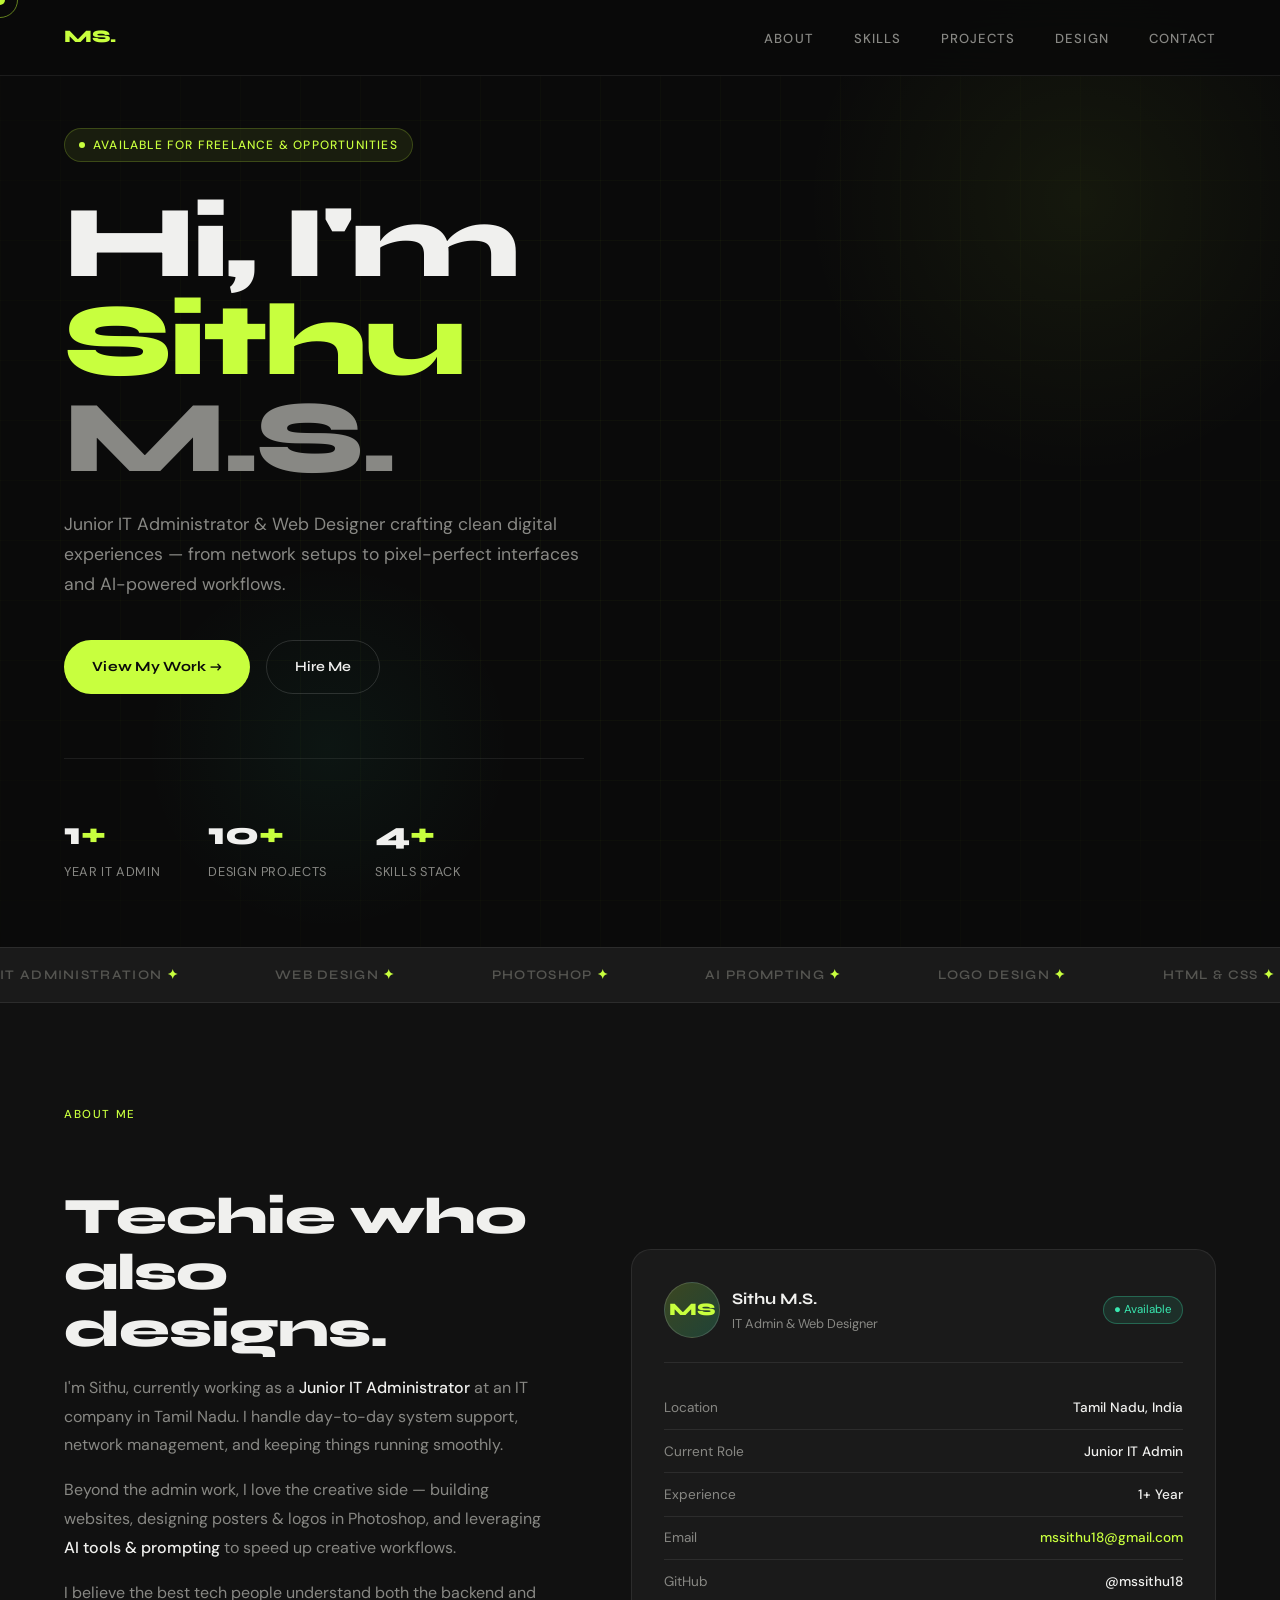
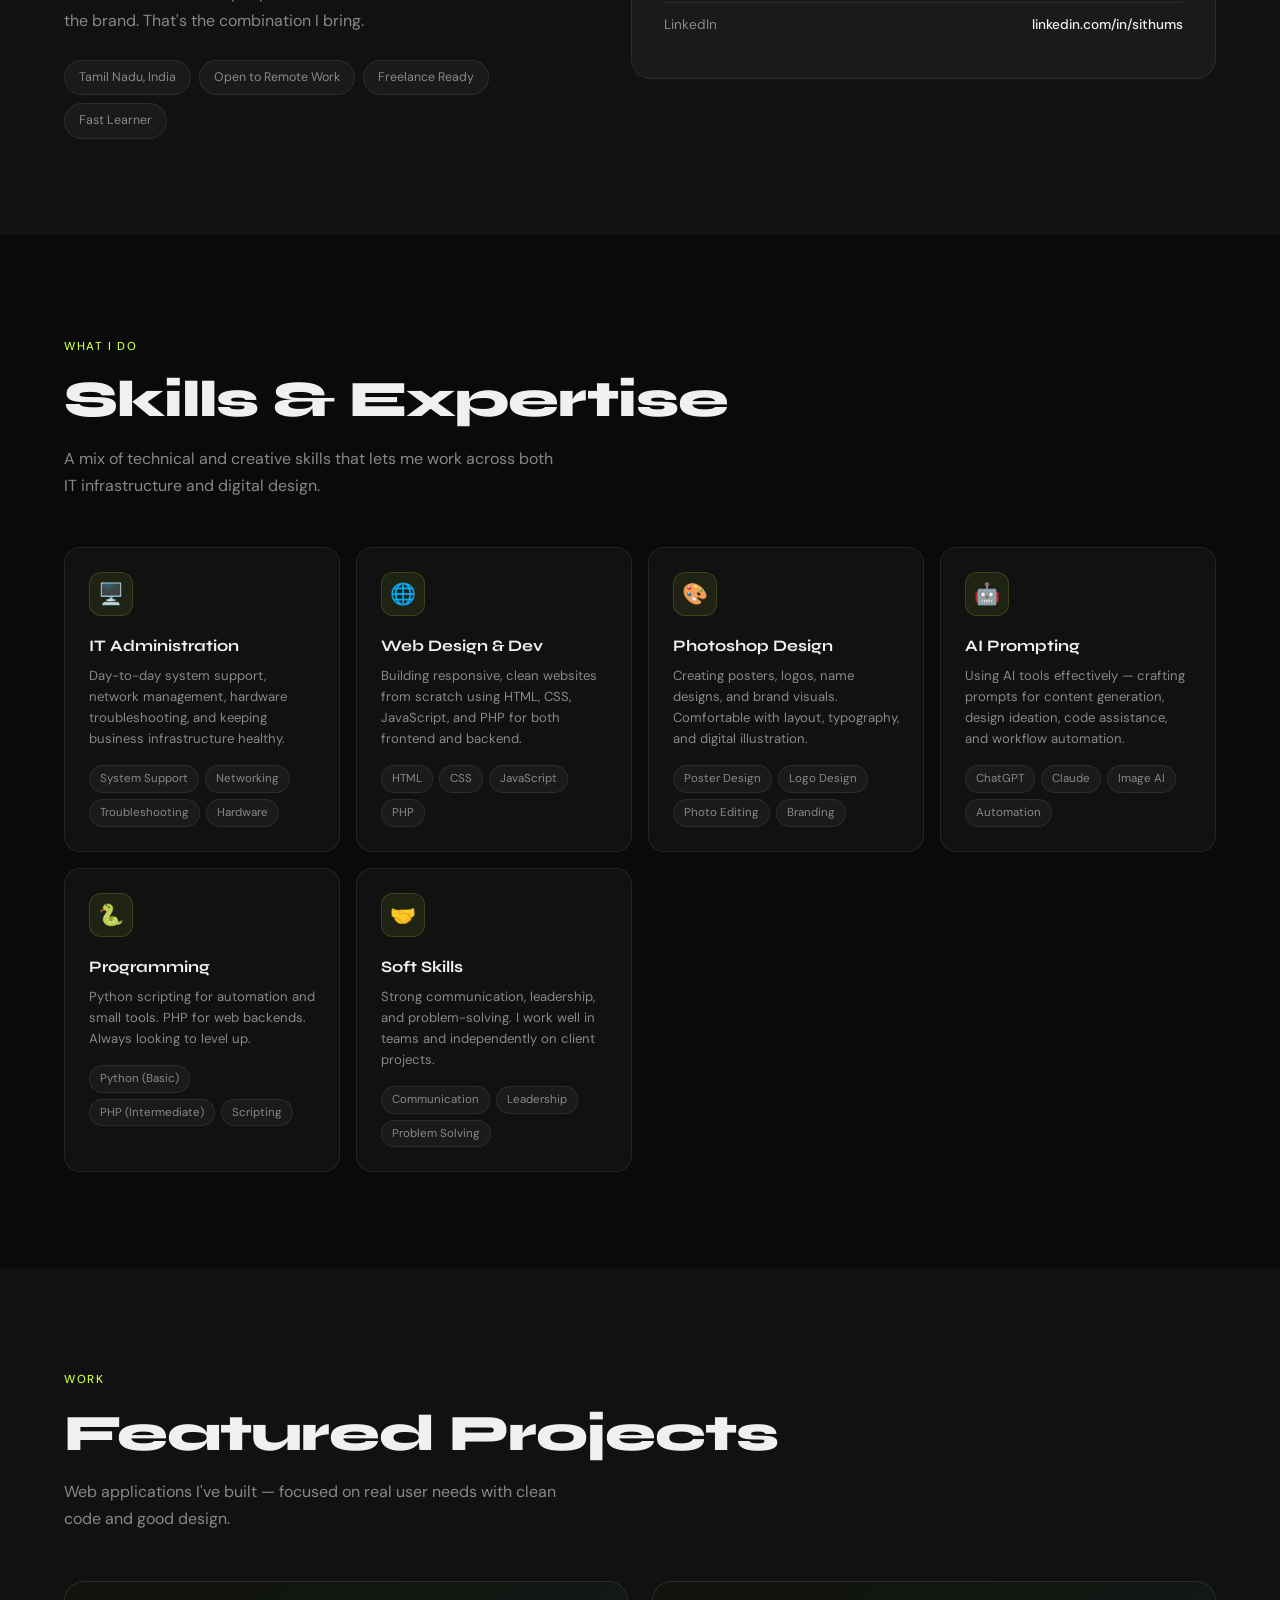
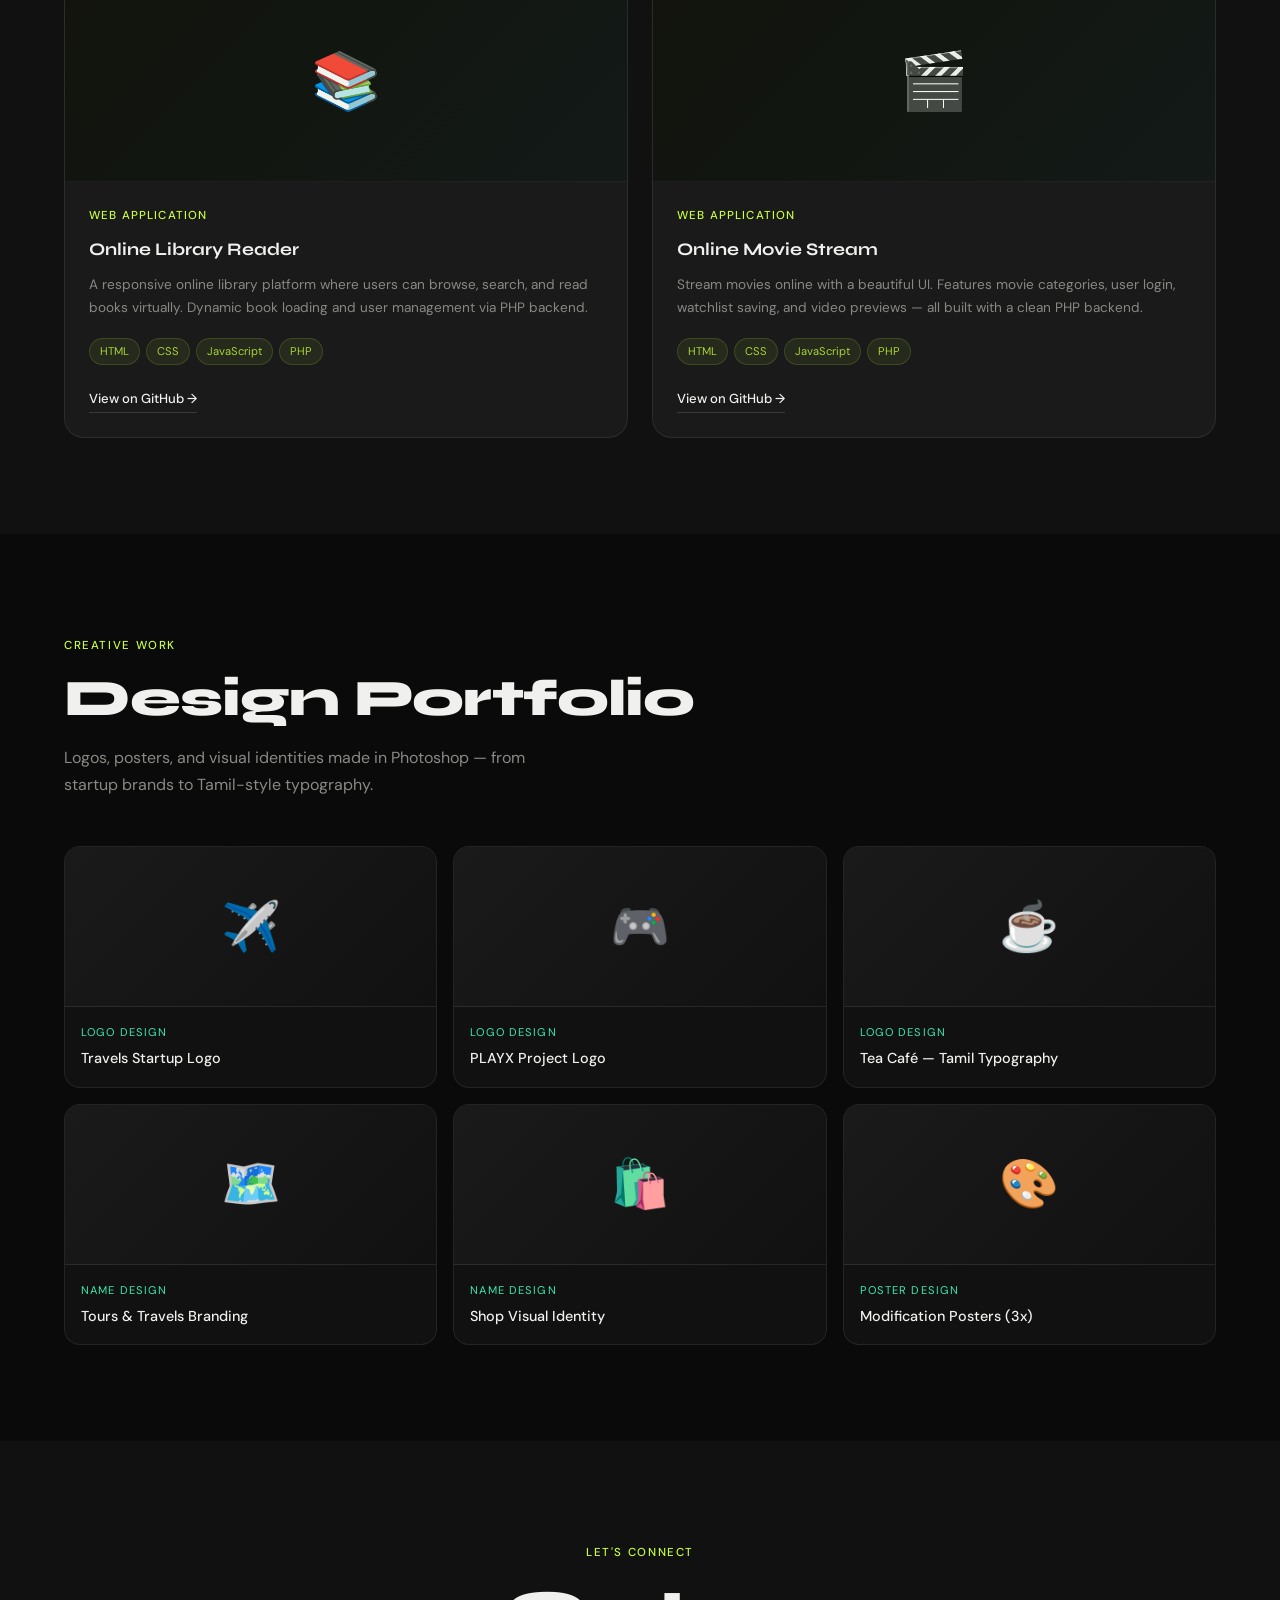
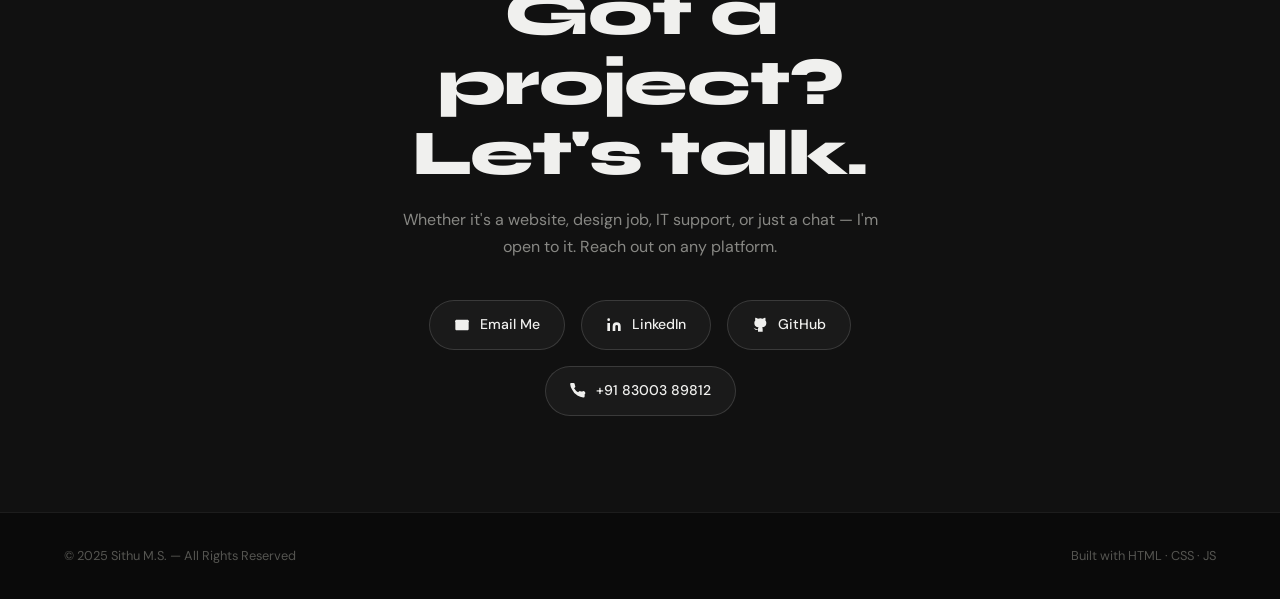
==== index.html @ f7695857 "Add files via upload" ====
<!DOCTYPE html>
<html lang="en">
<head>
<meta charset="UTF-8" />
<meta name="viewport" content="width=device-width, initial-scale=1.0" />
<title>Sithu — IT Admin & Web Designer</title>
<link href="https://fonts.googleapis.com/css2?family=Syne:wght@400;600;700;800&family=DM+Sans:ital,wght@0,300;0,400;0,500;1,300&display=swap" rel="stylesheet" />
<style>
  *, *::before, *::after { box-sizing: border-box; margin: 0; padding: 0; }

  :root {
    --bg: #0a0a0a;
    --bg2: #111111;
    --bg3: #1a1a1a;
    --border: rgba(255,255,255,0.08);
    --border2: rgba(255,255,255,0.14);
    --accent: #c8ff3e;
    --accent2: #39e8b0;
    --text: #f0f0ee;
    --muted: #888884;
    --muted2: #555551;
    --font-display: 'Syne', sans-serif;
    --font-body: 'DM Sans', sans-serif;
  }

  html { scroll-behavior: smooth; }

  body {
    background: var(--bg);
    color: var(--text);
    font-family: var(--font-body);
    font-size: 16px;
    line-height: 1.7;
    overflow-x: hidden;
    cursor: none;
  }

  /* Custom cursor */
  #cursor {
    position: fixed;
    width: 10px; height: 10px;
    background: var(--accent);
    border-radius: 50%;
    pointer-events: none;
    z-index: 9999;
    transform: translate(-50%,-50%);
    transition: width .15s, height .15s, background .15s;
    mix-blend-mode: difference;
  }
  #cursor-ring {
    position: fixed;
    width: 36px; height: 36px;
    border: 1.5px solid rgba(200,255,62,0.5);
    border-radius: 50%;
    pointer-events: none;
    z-index: 9998;
    transform: translate(-50%,-50%);
    transition: all .12s ease;
    mix-blend-mode: difference;
  }

  /* NAV */
  nav {
    position: fixed; top: 0; left: 0; right: 0;
    z-index: 100;
    display: flex; justify-content: space-between; align-items: center;
    padding: 1.4rem 4rem;
    background: rgba(10,10,10,0.85);
    backdrop-filter: blur(16px);
    border-bottom: 1px solid var(--border);
  }
  .nav-logo {
    font-family: var(--font-display);
    font-weight: 800;
    font-size: 1.1rem;
    letter-spacing: -0.02em;
    color: var(--accent);
    text-decoration: none;
  }
  .nav-links { display: flex; gap: 2.5rem; list-style: none; }
  .nav-links a {
    font-size: 0.82rem;
    font-weight: 500;
    letter-spacing: 0.08em;
    text-transform: uppercase;
    color: var(--muted);
    text-decoration: none;
    transition: color .2s;
  }
  .nav-links a:hover { color: var(--text); }

  /* HERO */
  #hero {
    min-height: 100vh;
    display: flex; align-items: center;
    padding: 8rem 4rem 4rem;
    position: relative;
    overflow: hidden;
  }
  .hero-grid {
    position: absolute; inset: 0;
    background-image:
      linear-gradient(rgba(200,255,62,0.03) 1px, transparent 1px),
      linear-gradient(90deg, rgba(200,255,62,0.03) 1px, transparent 1px);
    background-size: 60px 60px;
    mask-image: radial-gradient(ellipse 80% 80% at 50% 50%, black 30%, transparent 100%);
  }
  .hero-blob {
    position: absolute;
    width: 600px; height: 600px;
    background: radial-gradient(circle, rgba(200,255,62,0.06) 0%, transparent 65%);
    top: -100px; right: -100px;
    border-radius: 50%;
    animation: blobPulse 6s ease-in-out infinite;
  }
  .hero-blob2 {
    position: absolute;
    width: 400px; height: 400px;
    background: radial-gradient(circle, rgba(57,232,176,0.05) 0%, transparent 65%);
    bottom: 0; left: 10%;
    border-radius: 50%;
    animation: blobPulse 8s ease-in-out infinite reverse;
  }
  @keyframes blobPulse {
    0%,100% { transform: scale(1) translate(0,0); }
    50% { transform: scale(1.1) translate(20px, -20px); }
  }
  .hero-content { position: relative; max-width: 900px; }
  .hero-tag {
    display: inline-flex; align-items: center; gap: 8px;
    background: rgba(200,255,62,0.08);
    border: 1px solid rgba(200,255,62,0.2);
    color: var(--accent);
    font-size: 0.75rem;
    font-weight: 500;
    letter-spacing: 0.1em;
    text-transform: uppercase;
    padding: 6px 14px;
    border-radius: 100px;
    margin-bottom: 2rem;
    animation: fadeUp .6s ease both;
  }
  .hero-tag::before { content: ''; width: 6px; height: 6px; background: var(--accent); border-radius: 50%; animation: blink 2s infinite; }
  @keyframes blink { 0%,100% { opacity:1; } 50% { opacity:0.2; } }

  h1 {
    font-family: var(--font-display);
    font-size: clamp(3.5rem, 8vw, 7rem);
    font-weight: 800;
    line-height: 0.95;
    letter-spacing: -0.03em;
    margin-bottom: 1.5rem;
    animation: fadeUp .7s .1s ease both;
  }
  h1 em { font-style: normal; color: var(--accent); }
  h1 .line2 { color: var(--muted); }

  .hero-sub {
    font-size: 1.1rem;
    color: var(--muted);
    max-width: 520px;
    line-height: 1.7;
    margin-bottom: 2.5rem;
    animation: fadeUp .7s .2s ease both;
  }

  .hero-ctas {
    display: flex; gap: 1rem; flex-wrap: wrap;
    animation: fadeUp .7s .3s ease both;
  }
  .btn-primary {
    display: inline-flex; align-items: center; gap: 10px;
    background: var(--accent);
    color: #0a0a0a;
    font-family: var(--font-display);
    font-weight: 700;
    font-size: 0.88rem;
    letter-spacing: 0.02em;
    padding: 14px 28px;
    border-radius: 100px;
    text-decoration: none;
    transition: transform .2s, box-shadow .2s;
  }
  .btn-primary:hover { transform: translateY(-2px); box-shadow: 0 12px 40px rgba(200,255,62,0.3); }
  .btn-outline {
    display: inline-flex; align-items: center; gap: 10px;
    border: 1px solid var(--border2);
    color: var(--text);
    font-family: var(--font-display);
    font-weight: 600;
    font-size: 0.88rem;
    padding: 14px 28px;
    border-radius: 100px;
    text-decoration: none;
    transition: border-color .2s, background .2s;
  }
  .btn-outline:hover { border-color: var(--accent); background: rgba(200,255,62,0.06); }

  .hero-stats {
    display: flex; gap: 3rem;
    margin-top: 4rem; padding-top: 3rem;
    border-top: 1px solid var(--border);
    animation: fadeUp .7s .4s ease both;
  }
  .stat-num {
    font-family: var(--font-display);
    font-size: 2rem;
    font-weight: 800;
    color: var(--text);
  }
  .stat-num span { color: var(--accent); }
  .stat-label { font-size: 0.8rem; color: var(--muted); letter-spacing: 0.05em; text-transform: uppercase; }

  @keyframes fadeUp {
    from { opacity: 0; transform: translateY(24px); }
    to { opacity: 1; transform: translateY(0); }
  }

  /* SECTIONS */
  section { padding: 6rem 4rem; }
  .section-label {
    display: inline-block;
    font-size: 0.72rem;
    font-weight: 500;
    letter-spacing: 0.14em;
    text-transform: uppercase;
    color: var(--accent);
    margin-bottom: 1rem;
  }
  .section-title {
    font-family: var(--font-display);
    font-size: clamp(2rem, 4vw, 3.2rem);
    font-weight: 800;
    letter-spacing: -0.02em;
    line-height: 1.1;
    margin-bottom: 1rem;
  }
  .section-desc { color: var(--muted); max-width: 500px; line-height: 1.7; }

  /* ABOUT */
  #about { background: var(--bg2); }
  .about-grid {
    display: grid;
    grid-template-columns: 1fr 1.2fr;
    gap: 5rem;
    align-items: center;
    margin-top: 3rem;
  }
  .about-text p { color: var(--muted); line-height: 1.8; margin-bottom: 1rem; }
  .about-text p strong { color: var(--text); font-weight: 500; }
  .about-pills { display: flex; flex-wrap: wrap; gap: 8px; margin-top: 1.5rem; }
  .pill {
    background: var(--bg3);
    border: 1px solid var(--border);
    color: var(--muted);
    font-size: 0.78rem;
    padding: 6px 14px;
    border-radius: 100px;
    transition: border-color .2s, color .2s;
  }
  .pill:hover { border-color: var(--accent2); color: var(--accent2); }
  .about-card {
    background: var(--bg3);
    border: 1px solid var(--border);
    border-radius: 20px;
    padding: 2rem;
  }
  .about-card-header {
    display: flex; align-items: center; gap: 12px;
    margin-bottom: 1.5rem;
    padding-bottom: 1.5rem;
    border-bottom: 1px solid var(--border);
  }
  .avatar {
    width: 56px; height: 56px;
    background: linear-gradient(135deg, rgba(200,255,62,0.2), rgba(57,232,176,0.2));
    border: 1px solid var(--border2);
    border-radius: 50%;
    display: flex; align-items: center; justify-content: center;
    font-family: var(--font-display);
    font-weight: 800;
    font-size: 1.1rem;
    color: var(--accent);
  }
  .card-name { font-family: var(--font-display); font-weight: 700; font-size: 1rem; }
  .card-role { font-size: 0.8rem; color: var(--muted); }
  .info-row {
    display: flex; justify-content: space-between; align-items: center;
    padding: 0.6rem 0;
    border-bottom: 1px solid var(--border);
    font-size: 0.85rem;
  }
  .info-row:last-child { border-bottom: none; }
  .info-label { color: var(--muted); }
  .info-val { color: var(--text); font-weight: 500; }
  .badge-available {
    background: rgba(57,232,176,0.1);
    border: 1px solid rgba(57,232,176,0.3);
    color: var(--accent2);
    font-size: 0.72rem;
    padding: 3px 10px;
    border-radius: 100px;
  }

  /* SKILLS */
  #skills { background: var(--bg); }
  .skills-grid {
    display: grid;
    grid-template-columns: repeat(auto-fit, minmax(260px, 1fr));
    gap: 1rem;
    margin-top: 3rem;
  }
  .skill-card {
    background: var(--bg2);
    border: 1px solid var(--border);
    border-radius: 16px;
    padding: 1.5rem;
    transition: border-color .25s, transform .25s;
    position: relative; overflow: hidden;
  }
  .skill-card::before {
    content: '';
    position: absolute; top: 0; left: 0; right: 0; height: 2px;
    background: linear-gradient(90deg, var(--accent), var(--accent2));
    transform: scaleX(0);
    transform-origin: left;
    transition: transform .3s ease;
  }
  .skill-card:hover { border-color: var(--border2); transform: translateY(-3px); }
  .skill-card:hover::before { transform: scaleX(1); }
  .skill-icon {
    width: 44px; height: 44px;
    background: rgba(200,255,62,0.08);
    border: 1px solid rgba(200,255,62,0.15);
    border-radius: 12px;
    display: flex; align-items: center; justify-content: center;
    font-size: 1.3rem;
    margin-bottom: 1rem;
  }
  .skill-name {
    font-family: var(--font-display);
    font-weight: 700;
    font-size: 1rem;
    margin-bottom: 0.4rem;
  }
  .skill-desc { font-size: 0.82rem; color: var(--muted); line-height: 1.6; }
  .skill-tags { display: flex; flex-wrap: wrap; gap: 6px; margin-top: 1rem; }
  .skill-tag {
    background: var(--bg3);
    color: var(--muted);
    font-size: 0.72rem;
    padding: 3px 10px;
    border-radius: 100px;
    border: 1px solid var(--border);
  }

  /* PROJECTS */
  #projects { background: var(--bg2); }
  .projects-grid {
    display: grid;
    grid-template-columns: 1fr 1fr;
    gap: 1.5rem;
    margin-top: 3rem;
  }
  .project-card {
    background: var(--bg3);
    border: 1px solid var(--border);
    border-radius: 20px;
    overflow: hidden;
    transition: border-color .25s, transform .25s;
  }
  .project-card:hover { border-color: var(--border2); transform: translateY(-4px); }
  .project-thumb {
    height: 200px;
    background: linear-gradient(135deg, var(--bg), var(--bg2));
    display: flex; align-items: center; justify-content: center;
    font-size: 3.5rem;
    border-bottom: 1px solid var(--border);
    position: relative; overflow: hidden;
  }
  .project-thumb::after {
    content: '';
    position: absolute; inset: 0;
    background: linear-gradient(135deg, rgba(200,255,62,0.04), rgba(57,232,176,0.04));
  }
  .project-body { padding: 1.5rem; }
  .project-type {
    font-size: 0.72rem;
    font-weight: 500;
    letter-spacing: 0.1em;
    text-transform: uppercase;
    color: var(--accent);
    margin-bottom: 0.6rem;
  }
  .project-name {
    font-family: var(--font-display);
    font-weight: 700;
    font-size: 1.1rem;
    margin-bottom: 0.6rem;
  }
  .project-desc { font-size: 0.85rem; color: var(--muted); line-height: 1.65; margin-bottom: 1.2rem; }
  .project-stack { display: flex; flex-wrap: wrap; gap: 6px; margin-bottom: 1.2rem; }
  .stack-tag {
    background: rgba(200,255,62,0.07);
    border: 1px solid rgba(200,255,62,0.15);
    color: rgba(200,255,62,0.8);
    font-size: 0.7rem;
    padding: 3px 10px;
    border-radius: 100px;
  }
  .project-link {
    display: inline-flex; align-items: center; gap: 6px;
    color: var(--text);
    font-size: 0.82rem;
    font-weight: 500;
    text-decoration: none;
    border-bottom: 1px solid var(--border2);
    padding-bottom: 1px;
    transition: color .2s, border-color .2s;
  }
  .project-link:hover { color: var(--accent); border-color: var(--accent); }

  /* DESIGN */
  #design { background: var(--bg); }
  .design-grid {
    display: grid;
    grid-template-columns: repeat(3, 1fr);
    gap: 1rem;
    margin-top: 3rem;
  }
  .design-item {
    background: var(--bg2);
    border: 1px solid var(--border);
    border-radius: 16px;
    overflow: hidden;
    transition: border-color .25s, transform .25s;
  }
  .design-item:hover { border-color: rgba(57,232,176,0.3); transform: translateY(-3px); }
  .design-thumb {
    height: 160px;
    display: flex; align-items: center; justify-content: center;
    font-size: 3rem;
    background: linear-gradient(135deg, var(--bg3), var(--bg2));
    border-bottom: 1px solid var(--border);
  }
  .design-info { padding: 1rem; }
  .design-cat { font-size: 0.7rem; color: var(--accent2); letter-spacing: 0.1em; text-transform: uppercase; margin-bottom: 4px; }
  .design-name { font-size: 0.9rem; font-weight: 500; }

  /* CONTACT */
  #contact {
    background: var(--bg2);
    text-align: center;
  }
  .contact-inner { max-width: 600px; margin: 0 auto; }
  .contact-inner .section-title { font-size: clamp(2.5rem, 5vw, 4rem); }
  .contact-links {
    display: flex; justify-content: center; flex-wrap: wrap; gap: 1rem;
    margin-top: 2.5rem;
  }
  .contact-btn {
    display: inline-flex; align-items: center; gap: 10px;
    background: var(--bg3);
    border: 1px solid var(--border2);
    color: var(--text);
    font-size: 0.88rem;
    font-weight: 500;
    padding: 12px 24px;
    border-radius: 100px;
    text-decoration: none;
    transition: border-color .2s, background .2s, color .2s;
  }
  .contact-btn:hover { border-color: var(--accent); color: var(--accent); background: rgba(200,255,62,0.05); }
  .contact-btn svg { width: 16px; height: 16px; fill: currentColor; }

  /* FOOTER */
  footer {
    padding: 2rem 4rem;
    border-top: 1px solid var(--border);
    display: flex; justify-content: space-between; align-items: center;
    font-size: 0.8rem;
    color: var(--muted2);
  }

  /* SCROLL REVEAL */
  .reveal {
    opacity: 0;
    transform: translateY(30px);
    transition: opacity .7s ease, transform .7s ease;
  }
  .reveal.visible {
    opacity: 1;
    transform: translateY(0);
  }

  /* MARQUEE */
  .marquee-wrap {
    overflow: hidden;
    border-top: 1px solid var(--border);
    border-bottom: 1px solid var(--border);
    background: var(--bg3);
    padding: 1rem 0;
  }
  .marquee-inner {
    display: flex; gap: 3rem;
    animation: marquee 18s linear infinite;
    white-space: nowrap;
    width: max-content;
  }
  .marquee-item {
    font-family: var(--font-display);
    font-size: 0.82rem;
    font-weight: 600;
    letter-spacing: 0.1em;
    text-transform: uppercase;
    color: var(--muted2);
  }
  .marquee-item span { color: var(--accent); margin-right: 3rem; }
  @keyframes marquee {
    from { transform: translateX(0); }
    to { transform: translateX(-50%); }
  }

  /* RESPONSIVE */
  @media (max-width: 768px) {
    nav { padding: 1.2rem 1.5rem; }
    .nav-links { display: none; }
    section { padding: 4rem 1.5rem; }
    #hero { padding: 7rem 1.5rem 3rem; }
    .about-grid { grid-template-columns: 1fr; gap: 2rem; }
    .projects-grid { grid-template-columns: 1fr; }
    .design-grid { grid-template-columns: 1fr 1fr; }
    .hero-stats { gap: 1.5rem; }
    footer { flex-direction: column; gap: 0.5rem; text-align: center; }
  }
</style>
</head>
<body>

<div id="cursor"></div>
<div id="cursor-ring"></div>

<!-- NAV -->
<nav>
  <a href="#hero" class="nav-logo">MS.</a>
  <ul class="nav-links">
    <li><a href="#about">About</a></li>
    <li><a href="#skills">Skills</a></li>
    <li><a href="#projects">Projects</a></li>
    <li><a href="#design">Design</a></li>
    <li><a href="#contact">Contact</a></li>
  </ul>
</nav>

<!-- HERO -->
<section id="hero">
  <div class="hero-grid"></div>
  <div class="hero-blob"></div>
  <div class="hero-blob2"></div>
  <div class="hero-content">
    <div class="hero-tag">Available for freelance &amp; opportunities</div>
    <h1>
      Hi, I'm<br>
      <em>Sithu</em><br>
      <span class="line2">M.S.</span>
    </h1>
    <p class="hero-sub">
      Junior IT Administrator &amp; Web Designer crafting clean digital experiences —
      from network setups to pixel-perfect interfaces and AI-powered workflows.
    </p>
    <div class="hero-ctas">
      <a href="#projects" class="btn-primary">View My Work →</a>
      <a href="mailto:mssithu18@gmail.com" class="btn-outline">Hire Me</a>
    </div>
    <div class="hero-stats">
      <div>
        <div class="stat-num">1<span>+</span></div>
        <div class="stat-label">Year IT Admin</div>
      </div>
      <div>
        <div class="stat-num">10<span>+</span></div>
        <div class="stat-label">Design Projects</div>
      </div>
      <div>
        <div class="stat-num">4<span>+</span></div>
        <div class="stat-label">Skills Stack</div>
      </div>
    </div>
  </div>
</section>

<!-- MARQUEE -->
<div class="marquee-wrap">
  <div class="marquee-inner">
    <span class="marquee-item">IT Administration <span>✦</span></span>
    <span class="marquee-item">Web Design <span>✦</span></span>
    <span class="marquee-item">Photoshop <span>✦</span></span>
    <span class="marquee-item">AI Prompting <span>✦</span></span>
    <span class="marquee-item">Logo Design <span>✦</span></span>
    <span class="marquee-item">HTML &amp; CSS <span>✦</span></span>
    <span class="marquee-item">JavaScript <span>✦</span></span>
    <span class="marquee-item">Problem Solving <span>✦</span></span>
    <!-- duplicate for seamless loop -->
    <span class="marquee-item">IT Administration <span>✦</span></span>
    <span class="marquee-item">Web Design <span>✦</span></span>
    <span class="marquee-item">Photoshop <span>✦</span></span>
    <span class="marquee-item">AI Prompting <span>✦</span></span>
    <span class="marquee-item">Logo Design <span>✦</span></span>
    <span class="marquee-item">HTML &amp; CSS <span>✦</span></span>
    <span class="marquee-item">JavaScript <span>✦</span></span>
    <span class="marquee-item">Problem Solving <span>✦</span></span>
  </div>
</div>

<!-- ABOUT -->
<section id="about">
  <div class="section-label">About Me</div>
  <div class="about-grid">
    <div class="about-text reveal">
      <h2 class="section-title">Techie who<br>also designs.</h2>
      <p>I'm Sithu, currently working as a <strong>Junior IT Administrator</strong> at an IT company in Tamil Nadu. I handle day-to-day system support, network management, and keeping things running smoothly.</p>
      <p>Beyond the admin work, I love the creative side — building websites, designing posters &amp; logos in Photoshop, and leveraging <strong>AI tools &amp; prompting</strong> to speed up creative workflows.</p>
      <p>I believe the best tech people understand both the backend and the brand. That's the combination I bring.</p>
      <div class="about-pills">
        <span class="pill">Tamil Nadu, India</span>
        <span class="pill">Open to Remote Work</span>
        <span class="pill">Freelance Ready</span>
        <span class="pill">Fast Learner</span>
      </div>
    </div>
    <div class="reveal">
      <div class="about-card">
        <div class="about-card-header">
          <div class="avatar">MS</div>
          <div>
            <div class="card-name">Sithu M.S.</div>
            <div class="card-role">IT Admin &amp; Web Designer</div>
          </div>
          <span class="badge-available" style="margin-left:auto;">● Available</span>
        </div>
        <div class="info-row"><span class="info-label">Location</span><span class="info-val">Tamil Nadu, India</span></div>
        <div class="info-row"><span class="info-label">Current Role</span><span class="info-val">Junior IT Admin</span></div>
        <div class="info-row"><span class="info-label">Experience</span><span class="info-val">1+ Year</span></div>
        <div class="info-row"><span class="info-label">Email</span><span class="info-val" style="color:var(--accent);">mssithu18@gmail.com</span></div>
        <div class="info-row"><span class="info-label">GitHub</span><span class="info-val">@mssithu18</span></div>
        <div class="info-row"><span class="info-label">LinkedIn</span><span class="info-val">linkedin.com/in/sithums</span></div>
      </div>
    </div>
  </div>
</section>

<!-- SKILLS -->
<section id="skills">
  <div class="section-label">What I Do</div>
  <h2 class="section-title reveal">Skills &amp; Expertise</h2>
  <p class="section-desc reveal" style="margin-bottom:0;">A mix of technical and creative skills that lets me work across both IT infrastructure and digital design.</p>
  <div class="skills-grid">
    <div class="skill-card reveal">
      <div class="skill-icon">🖥️</div>
      <div class="skill-name">IT Administration</div>
      <div class="skill-desc">Day-to-day system support, network management, hardware troubleshooting, and keeping business infrastructure healthy.</div>
      <div class="skill-tags">
        <span class="skill-tag">System Support</span>
        <span class="skill-tag">Networking</span>
        <span class="skill-tag">Troubleshooting</span>
        <span class="skill-tag">Hardware</span>
      </div>
    </div>
    <div class="skill-card reveal">
      <div class="skill-icon">🌐</div>
      <div class="skill-name">Web Design &amp; Dev</div>
      <div class="skill-desc">Building responsive, clean websites from scratch using HTML, CSS, JavaScript, and PHP for both frontend and backend.</div>
      <div class="skill-tags">
        <span class="skill-tag">HTML</span>
        <span class="skill-tag">CSS</span>
        <span class="skill-tag">JavaScript</span>
        <span class="skill-tag">PHP</span>
      </div>
    </div>
    <div class="skill-card reveal">
      <div class="skill-icon">🎨</div>
      <div class="skill-name">Photoshop Design</div>
      <div class="skill-desc">Creating posters, logos, name designs, and brand visuals. Comfortable with layout, typography, and digital illustration.</div>
      <div class="skill-tags">
        <span class="skill-tag">Poster Design</span>
        <span class="skill-tag">Logo Design</span>
        <span class="skill-tag">Photo Editing</span>
        <span class="skill-tag">Branding</span>
      </div>
    </div>
    <div class="skill-card reveal">
      <div class="skill-icon">🤖</div>
      <div class="skill-name">AI Prompting</div>
      <div class="skill-desc">Using AI tools effectively — crafting prompts for content generation, design ideation, code assistance, and workflow automation.</div>
      <div class="skill-tags">
        <span class="skill-tag">ChatGPT</span>
        <span class="skill-tag">Claude</span>
        <span class="skill-tag">Image AI</span>
        <span class="skill-tag">Automation</span>
      </div>
    </div>
    <div class="skill-card reveal">
      <div class="skill-icon">🐍</div>
      <div class="skill-name">Programming</div>
      <div class="skill-desc">Python scripting for automation and small tools. PHP for web backends. Always looking to level up.</div>
      <div class="skill-tags">
        <span class="skill-tag">Python (Basic)</span>
        <span class="skill-tag">PHP (Intermediate)</span>
        <span class="skill-tag">Scripting</span>
      </div>
    </div>
    <div class="skill-card reveal">
      <div class="skill-icon">🤝</div>
      <div class="skill-name">Soft Skills</div>
      <div class="skill-desc">Strong communication, leadership, and problem-solving. I work well in teams and independently on client projects.</div>
      <div class="skill-tags">
        <span class="skill-tag">Communication</span>
        <span class="skill-tag">Leadership</span>
        <span class="skill-tag">Problem Solving</span>
      </div>
    </div>
  </div>
</section>

<!-- PROJECTS -->
<section id="projects">
  <div class="section-label">Work</div>
  <h2 class="section-title reveal">Featured Projects</h2>
  <p class="section-desc reveal" style="margin-bottom:0;">Web applications I've built — focused on real user needs with clean code and good design.</p>
  <div class="projects-grid">
    <div class="project-card reveal">
      <div class="project-thumb">📚</div>
      <div class="project-body">
        <div class="project-type">Web Application</div>
        <div class="project-name">Online Library Reader</div>
        <div class="project-desc">A responsive online library platform where users can browse, search, and read books virtually. Dynamic book loading and user management via PHP backend.</div>
        <div class="project-stack">
          <span class="stack-tag">HTML</span>
          <span class="stack-tag">CSS</span>
          <span class="stack-tag">JavaScript</span>
          <span class="stack-tag">PHP</span>
        </div>
        <a href="https://github.com/mssithu18/online-library" target="_blank" class="project-link">View on GitHub →</a>
      </div>
    </div>
    <div class="project-card reveal">
      <div class="project-thumb">🎬</div>
      <div class="project-body">
        <div class="project-type">Web Application</div>
        <div class="project-name">Online Movie Stream</div>
        <div class="project-desc">Stream movies online with a beautiful UI. Features movie categories, user login, watchlist saving, and video previews — all built with a clean PHP backend.</div>
        <div class="project-stack">
          <span class="stack-tag">HTML</span>
          <span class="stack-tag">CSS</span>
          <span class="stack-tag">JavaScript</span>
          <span class="stack-tag">PHP</span>
        </div>
        <a href="https://github.com/mssithu18/online-movie" target="_blank" class="project-link">View on GitHub →</a>
      </div>
    </div>
  </div>
</section>

<!-- DESIGN -->
<section id="design">
  <div class="section-label">Creative Work</div>
  <h2 class="section-title reveal">Design Portfolio</h2>
  <p class="section-desc reveal" style="margin-bottom:0;">Logos, posters, and visual identities made in Photoshop — from startup brands to Tamil-style typography.</p>
  <div class="design-grid">
    <div class="design-item reveal">
      <div class="design-thumb">✈️</div>
      <div class="design-info">
        <div class="design-cat">Logo Design</div>
        <div class="design-name">Travels Startup Logo</div>
      </div>
    </div>
    <div class="design-item reveal">
      <div class="design-thumb">🎮</div>
      <div class="design-info">
        <div class="design-cat">Logo Design</div>
        <div class="design-name">PLAYX Project Logo</div>
      </div>
    </div>
    <div class="design-item reveal">
      <div class="design-thumb">☕</div>
      <div class="design-info">
        <div class="design-cat">Logo Design</div>
        <div class="design-name">Tea Café — Tamil Typography</div>
      </div>
    </div>
    <div class="design-item reveal">
      <div class="design-thumb">🗺️</div>
      <div class="design-info">
        <div class="design-cat">Name Design</div>
        <div class="design-name">Tours &amp; Travels Branding</div>
      </div>
    </div>
    <div class="design-item reveal">
      <div class="design-thumb">🛍️</div>
      <div class="design-info">
        <div class="design-cat">Name Design</div>
        <div class="design-name">Shop Visual Identity</div>
      </div>
    </div>
    <div class="design-item reveal">
      <div class="design-thumb">🎨</div>
      <div class="design-info">
        <div class="design-cat">Poster Design</div>
        <div class="design-name">Modification Posters (3x)</div>
      </div>
    </div>
  </div>
</section>

<!-- CONTACT -->
<section id="contact">
  <div class="contact-inner">
    <div class="section-label reveal">Let's Connect</div>
    <h2 class="section-title reveal">Got a project?<br>Let's talk.</h2>
    <p class="section-desc reveal" style="margin: 0 auto 0; text-align:center;">Whether it's a website, design job, IT support, or just a chat — I'm open to it. Reach out on any platform.</p>
    <div class="contact-links reveal">
      <a href="mailto:mssithu18@gmail.com" class="contact-btn">
        <svg viewBox="0 0 24 24"><path d="M4 4h16c1.1 0 2 .9 2 2v12c0 1.1-.9 2-2 2H4c-1.1 0-2-.9-2-2V6c0-1.1.9-2 2-2z"/><polyline points="22,6 12,13 2,6" style="fill:none;stroke:currentColor;stroke-width:2"/></svg>
        Email Me
      </a>
      <a href="https://www.linkedin.com/in/sithums/" target="_blank" class="contact-btn">
        <svg viewBox="0 0 24 24"><path d="M16 8a6 6 0 016 6v7h-4v-7a2 2 0 00-2-2 2 2 0 00-2 2v7h-4v-7a6 6 0 016-6zM2 9h4v12H2z"/><circle cx="4" cy="4" r="2"/></svg>
        LinkedIn
      </a>
      <a href="https://github.com/mssithu18" target="_blank" class="contact-btn">
        <svg viewBox="0 0 24 24"><path d="M9 19c-5 1.5-5-2.5-7-3m14 6v-3.87a3.37 3.37 0 00-.94-2.61c3.14-.35 6.44-1.54 6.44-7A5.44 5.44 0 0020 4.77 5.07 5.07 0 0019.91 1S18.73.65 16 2.48a13.38 13.38 0 00-7 0C6.27.65 5.09 1 5.09 1A5.07 5.07 0 005 4.77a5.44 5.44 0 00-1.5 3.78c0 5.42 3.3 6.61 6.44 7A3.37 3.37 0 009 18.13V22"/></svg>
        GitHub
      </a>
      <a href="tel:+918300389812" class="contact-btn">
        <svg viewBox="0 0 24 24"><path d="M22 16.92v3a2 2 0 01-2.18 2 19.79 19.79 0 01-8.63-3.07A19.5 19.5 0 013.07 9.81 19.79 19.79 0 01.14 1.18 2 2 0 012.12 0h3a2 2 0 012 1.72c.127.96.361 1.903.7 2.81a2 2 0 01-.45 2.11L6.09 7.91a16 16 0 006 6l1.27-1.27a2 2 0 012.11-.45c.907.339 1.85.573 2.81.7A2 2 0 0122 16.92z"/></svg>
        +91 83003 89812
      </a>
    </div>
  </div>
</section>

<!-- FOOTER -->
<footer>
  <span>© 2025 Sithu M.S. — All Rights Reserved</span>
  <span style="color:var(--muted2);">Built with HTML · CSS · JS</span>
</footer>

<script>
  // Cursor
  const cur = document.getElementById('cursor');
  const ring = document.getElementById('cursor-ring');
  let mx = 0, my = 0, rx = 0, ry = 0;
  document.addEventListener('mousemove', e => { mx = e.clientX; my = e.clientY; cur.style.left = mx+'px'; cur.style.top = my+'px'; });
  function animRing() { rx += (mx-rx)*0.12; ry += (my-ry)*0.12; ring.style.left = rx+'px'; ring.style.top = ry+'px'; requestAnimationFrame(animRing); }
  animRing();
  document.querySelectorAll('a,button,.skill-card,.project-card,.design-item').forEach(el => {
    el.addEventListener('mouseenter', () => { cur.style.width='18px'; cur.style.height='18px'; ring.style.width='50px'; ring.style.height='50px'; });
    el.addEventListener('mouseleave', () => { cur.style.width='10px'; cur.style.height='10px'; ring.style.width='36px'; ring.style.height='36px'; });
  });

  // Scroll reveal
  const reveals = document.querySelectorAll('.reveal');
  const observer = new IntersectionObserver(entries => {
    entries.forEach((e, i) => {
      if (e.isIntersecting) {
        setTimeout(() => e.target.classList.add('visible'), i * 60);
        observer.unobserve(e.target);
      }
    });
  }, { threshold: 0.1 });
  reveals.forEach(el => observer.observe(el));

  // Nav active state
  const sections = document.querySelectorAll('section[id]');
  const navLinks = document.querySelectorAll('.nav-links a');
  window.addEventListener('scroll', () => {
    let current = '';
    sections.forEach(s => { if (window.scrollY >= s.offsetTop - 200) current = s.id; });
    navLinks.forEach(a => { a.style.color = a.getAttribute('href') === '#'+current ? 'var(--text)' : ''; });
  });
</script>
</body>
</html>
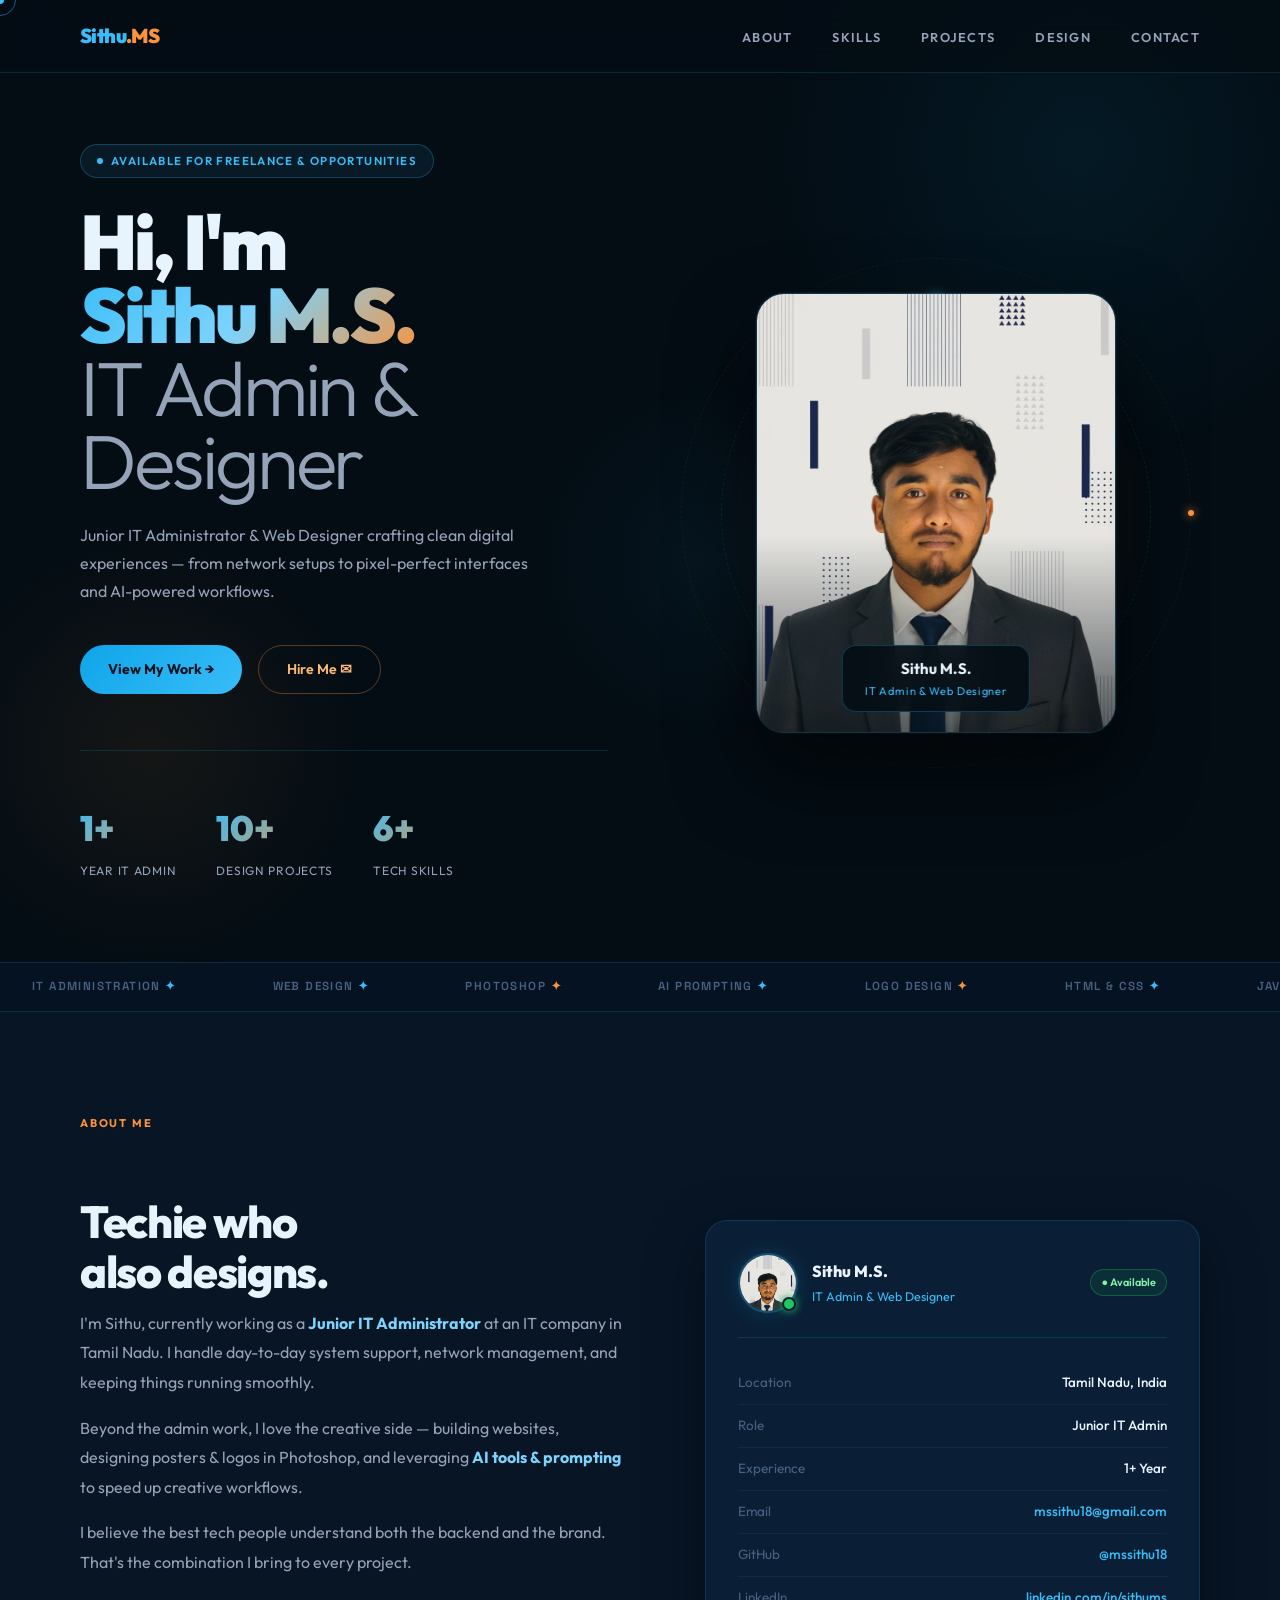
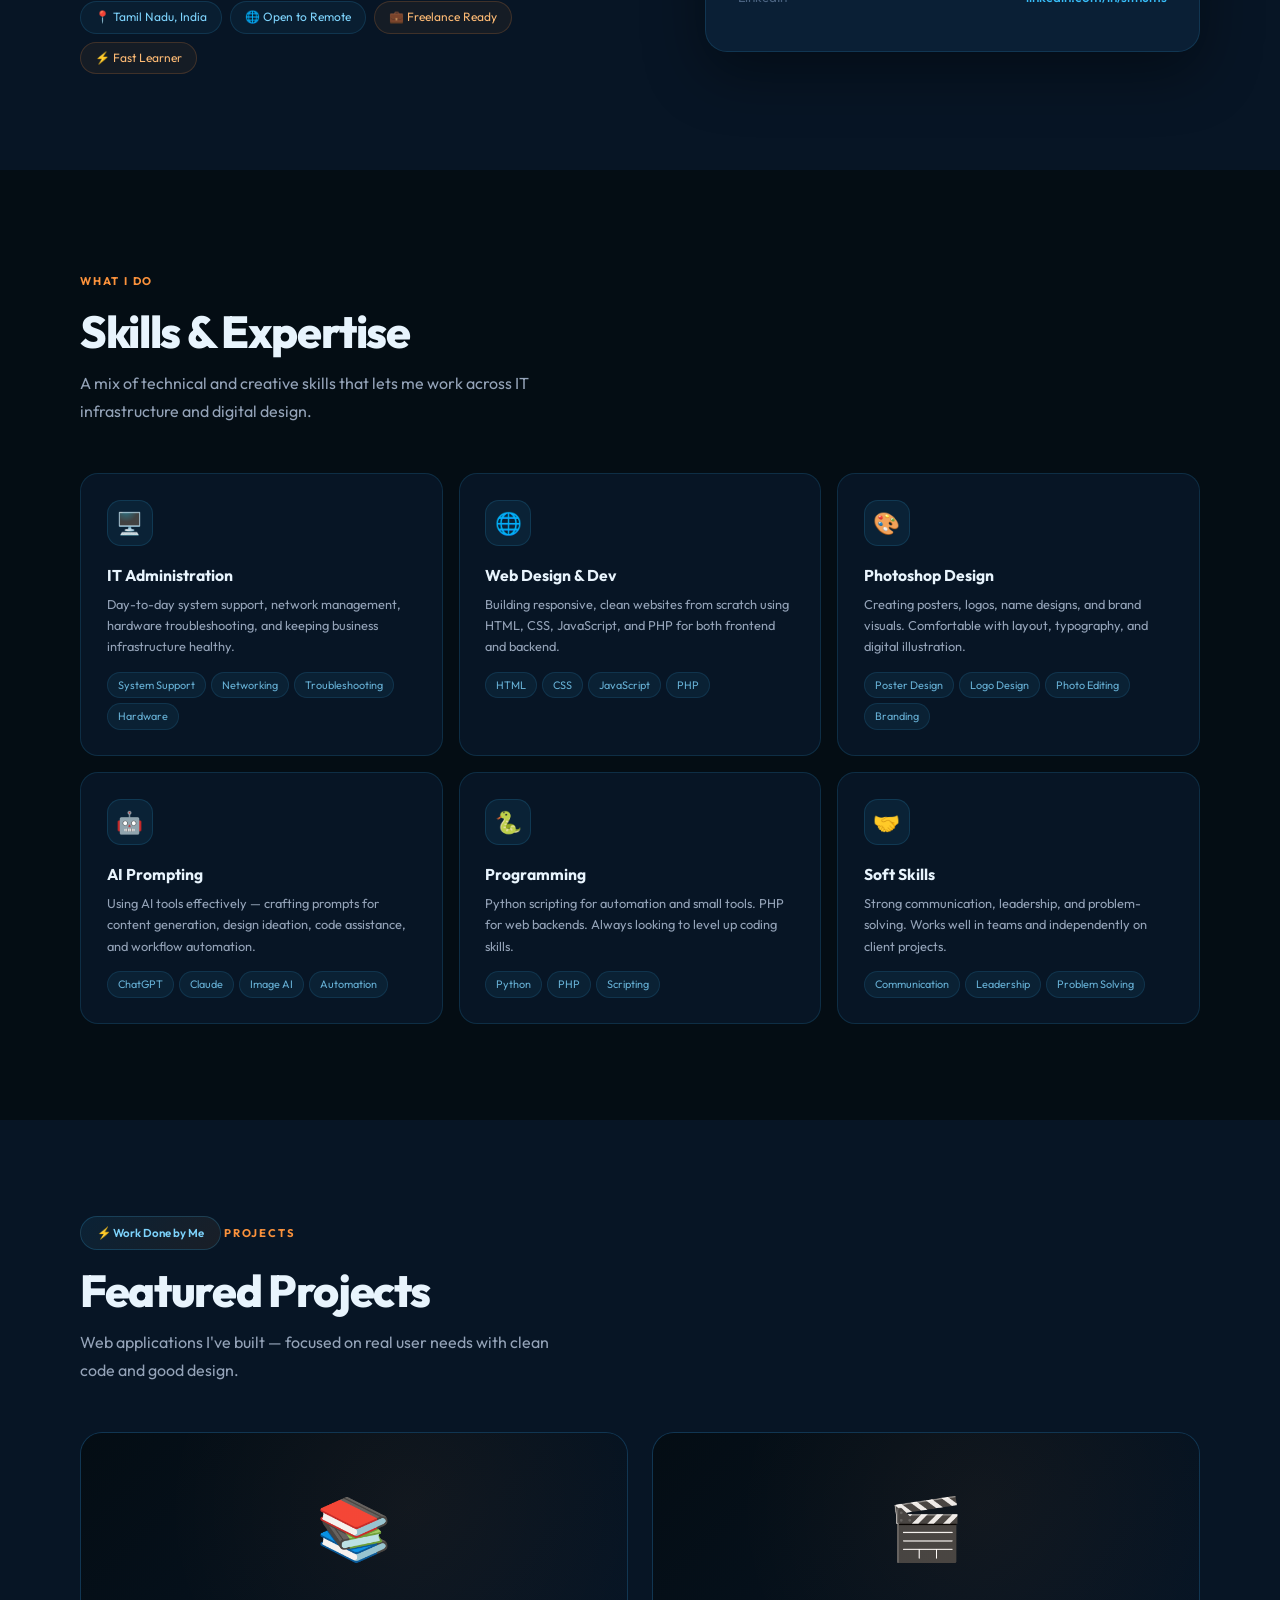
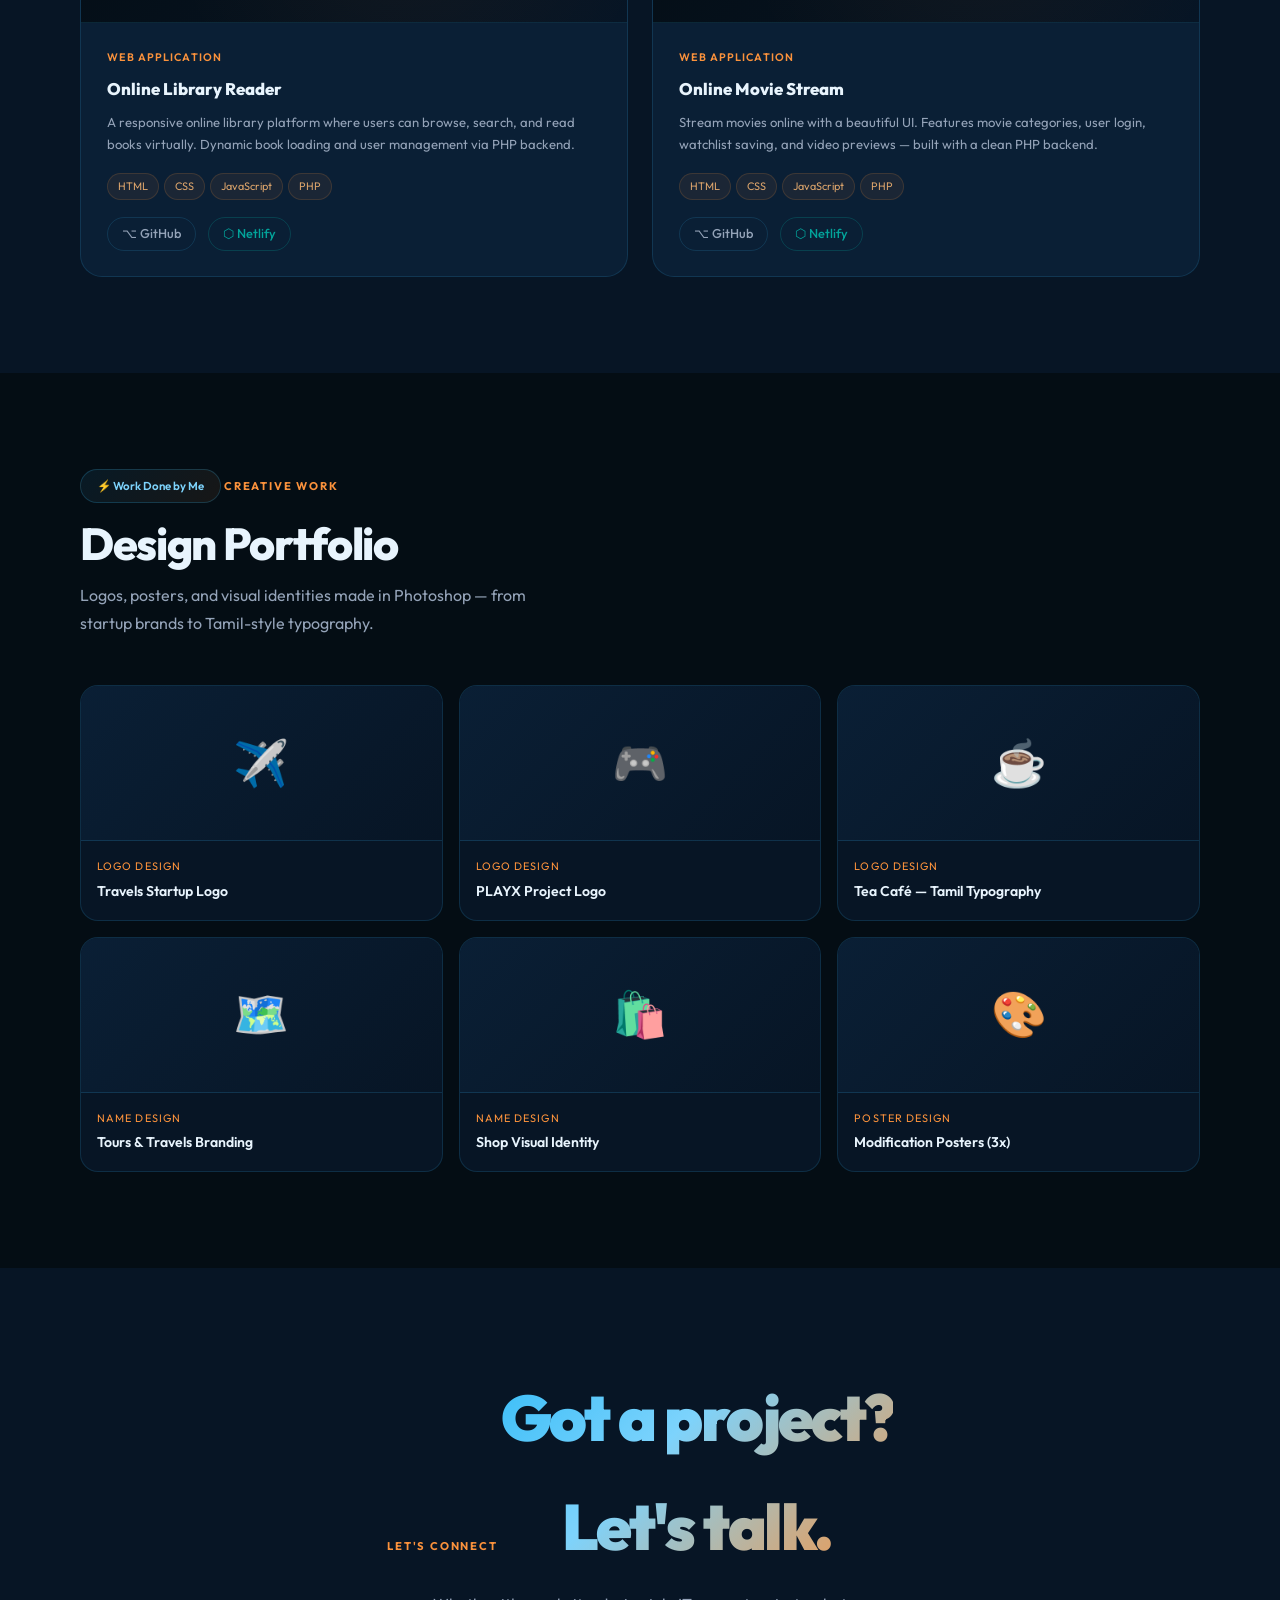
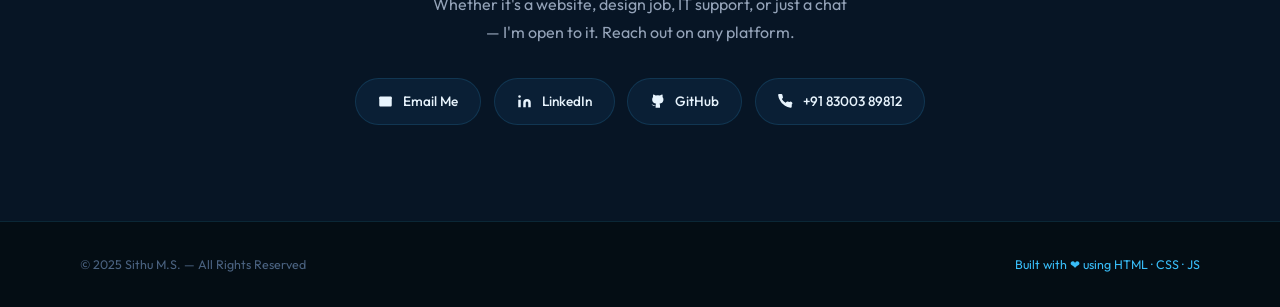
==== commit 9b29317f: "Add files via upload" ====
--- a/index.html
+++ b/index.html
@@ -1,883 +1,427 @@
-<!DOCTYPE html>
-<html lang="en">
-<head>
-<meta charset="UTF-8" />
-<meta name="viewport" content="width=device-width, initial-scale=1.0" />
-<title>Sithu — IT Admin & Web Designer</title>
-<link href="https://fonts.googleapis.com/css2?family=Syne:wght@400;600;700;800&family=DM+Sans:ital,wght@0,300;0,400;0,500;1,300&display=swap" rel="stylesheet" />
-<style>
-  *, *::before, *::after { box-sizing: border-box; margin: 0; padding: 0; }
-
-  :root {
-    --bg: #0a0a0a;
-    --bg2: #111111;
-    --bg3: #1a1a1a;
-    --border: rgba(255,255,255,0.08);
-    --border2: rgba(255,255,255,0.14);
-    --accent: #c8ff3e;
-    --accent2: #39e8b0;
-    --text: #f0f0ee;
-    --muted: #888884;
-    --muted2: #555551;
-    --font-display: 'Syne', sans-serif;
-    --font-body: 'DM Sans', sans-serif;
-  }
-
-  html { scroll-behavior: smooth; }
-
-  body {
-    background: var(--bg);
-    color: var(--text);
-    font-family: var(--font-body);
-    font-size: 16px;
-    line-height: 1.7;
-    overflow-x: hidden;
-    cursor: none;
-  }
-
-  /* Custom cursor */
-  #cursor {
-    position: fixed;
-    width: 10px; height: 10px;
-    background: var(--accent);
-    border-radius: 50%;
-    pointer-events: none;
-    z-index: 9999;
-    transform: translate(-50%,-50%);
-    transition: width .15s, height .15s, background .15s;
-    mix-blend-mode: difference;
-  }
-  #cursor-ring {
-    position: fixed;
-    width: 36px; height: 36px;
-    border: 1.5px solid rgba(200,255,62,0.5);
-    border-radius: 50%;
-    pointer-events: none;
-    z-index: 9998;
-    transform: translate(-50%,-50%);
-    transition: all .12s ease;
-    mix-blend-mode: difference;
-  }
-
-  /* NAV */
-  nav {
-    position: fixed; top: 0; left: 0; right: 0;
-    z-index: 100;
-    display: flex; justify-content: space-between; align-items: center;
-    padding: 1.4rem 4rem;
-    background: rgba(10,10,10,0.85);
-    backdrop-filter: blur(16px);
-    border-bottom: 1px solid var(--border);
-  }
-  .nav-logo {
-    font-family: var(--font-display);
-    font-weight: 800;
-    font-size: 1.1rem;
-    letter-spacing: -0.02em;
-    color: var(--accent);
-    text-decoration: none;
-  }
-  .nav-links { display: flex; gap: 2.5rem; list-style: none; }
-  .nav-links a {
-    font-size: 0.82rem;
-    font-weight: 500;
-    letter-spacing: 0.08em;
-    text-transform: uppercase;
-    color: var(--muted);
-    text-decoration: none;
-    transition: color .2s;
-  }
-  .nav-links a:hover { color: var(--text); }
-
-  /* HERO */
-  #hero {
-    min-height: 100vh;
-    display: flex; align-items: center;
-    padding: 8rem 4rem 4rem;
-    position: relative;
-    overflow: hidden;
-  }
-  .hero-grid {
-    position: absolute; inset: 0;
-    background-image:
-      linear-gradient(rgba(200,255,62,0.03) 1px, transparent 1px),
-      linear-gradient(90deg, rgba(200,255,62,0.03) 1px, transparent 1px);
-    background-size: 60px 60px;
-    mask-image: radial-gradient(ellipse 80% 80% at 50% 50%, black 30%, transparent 100%);
-  }
-  .hero-blob {
-    position: absolute;
-    width: 600px; height: 600px;
-    background: radial-gradient(circle, rgba(200,255,62,0.06) 0%, transparent 65%);
-    top: -100px; right: -100px;
-    border-radius: 50%;
-    animation: blobPulse 6s ease-in-out infinite;
-  }
-  .hero-blob2 {
-    position: absolute;
-    width: 400px; height: 400px;
-    background: radial-gradient(circle, rgba(57,232,176,0.05) 0%, transparent 65%);
-    bottom: 0; left: 10%;
-    border-radius: 50%;
-    animation: blobPulse 8s ease-in-out infinite reverse;
-  }
-  @keyframes blobPulse {
-    0%,100% { transform: scale(1) translate(0,0); }
-    50% { transform: scale(1.1) translate(20px, -20px); }
-  }
-  .hero-content { position: relative; max-width: 900px; }
-  .hero-tag {
-    display: inline-flex; align-items: center; gap: 8px;
-    background: rgba(200,255,62,0.08);
-    border: 1px solid rgba(200,255,62,0.2);
-    color: var(--accent);
-    font-size: 0.75rem;
-    font-weight: 500;
-    letter-spacing: 0.1em;
-    text-transform: uppercase;
-    padding: 6px 14px;
-    border-radius: 100px;
-    margin-bottom: 2rem;
-    animation: fadeUp .6s ease both;
-  }
-  .hero-tag::before { content: ''; width: 6px; height: 6px; background: var(--accent); border-radius: 50%; animation: blink 2s infinite; }
-  @keyframes blink { 0%,100% { opacity:1; } 50% { opacity:0.2; } }
-
-  h1 {
-    font-family: var(--font-display);
-    font-size: clamp(3.5rem, 8vw, 7rem);
-    font-weight: 800;
-    line-height: 0.95;
-    letter-spacing: -0.03em;
-    margin-bottom: 1.5rem;
-    animation: fadeUp .7s .1s ease both;
-  }
-  h1 em { font-style: normal; color: var(--accent); }
-  h1 .line2 { color: var(--muted); }
-
-  .hero-sub {
-    font-size: 1.1rem;
-    color: var(--muted);
-    max-width: 520px;
-    line-height: 1.7;
-    margin-bottom: 2.5rem;
-    animation: fadeUp .7s .2s ease both;
-  }
-
-  .hero-ctas {
-    display: flex; gap: 1rem; flex-wrap: wrap;
-    animation: fadeUp .7s .3s ease both;
-  }
-  .btn-primary {
-    display: inline-flex; align-items: center; gap: 10px;
-    background: var(--accent);
-    color: #0a0a0a;
-    font-family: var(--font-display);
-    font-weight: 700;
-    font-size: 0.88rem;
-    letter-spacing: 0.02em;
-    padding: 14px 28px;
-    border-radius: 100px;
-    text-decoration: none;
-    transition: transform .2s, box-shadow .2s;
-  }
-  .btn-primary:hover { transform: translateY(-2px); box-shadow: 0 12px 40px rgba(200,255,62,0.3); }
-  .btn-outline {
-    display: inline-flex; align-items: center; gap: 10px;
-    border: 1px solid var(--border2);
-    color: var(--text);
-    font-family: var(--font-display);
-    font-weight: 600;
-    font-size: 0.88rem;
-    padding: 14px 28px;
-    border-radius: 100px;
-    text-decoration: none;
-    transition: border-color .2s, background .2s;
-  }
-  .btn-outline:hover { border-color: var(--accent); background: rgba(200,255,62,0.06); }
-
-  .hero-stats {
-    display: flex; gap: 3rem;
-    margin-top: 4rem; padding-top: 3rem;
-    border-top: 1px solid var(--border);
-    animation: fadeUp .7s .4s ease both;
-  }
-  .stat-num {
-    font-family: var(--font-display);
-    font-size: 2rem;
-    font-weight: 800;
-    color: var(--text);
-  }
-  .stat-num span { color: var(--accent); }
-  .stat-label { font-size: 0.8rem; color: var(--muted); letter-spacing: 0.05em; text-transform: uppercase; }
-
-  @keyframes fadeUp {
-    from { opacity: 0; transform: translateY(24px); }
-    to { opacity: 1; transform: translateY(0); }
-  }
-
-  /* SECTIONS */
-  section { padding: 6rem 4rem; }
-  .section-label {
-    display: inline-block;
-    font-size: 0.72rem;
-    font-weight: 500;
-    letter-spacing: 0.14em;
-    text-transform: uppercase;
-    color: var(--accent);
-    margin-bottom: 1rem;
-  }
-  .section-title {
-    font-family: var(--font-display);
-    font-size: clamp(2rem, 4vw, 3.2rem);
-    font-weight: 800;
-    letter-spacing: -0.02em;
-    line-height: 1.1;
-    margin-bottom: 1rem;
-  }
-  .section-desc { color: var(--muted); max-width: 500px; line-height: 1.7; }
-
-  /* ABOUT */
-  #about { background: var(--bg2); }
-  .about-grid {
-    display: grid;
-    grid-template-columns: 1fr 1.2fr;
-    gap: 5rem;
-    align-items: center;
-    margin-top: 3rem;
-  }
-  .about-text p { color: var(--muted); line-height: 1.8; margin-bottom: 1rem; }
-  .about-text p strong { color: var(--text); font-weight: 500; }
-  .about-pills { display: flex; flex-wrap: wrap; gap: 8px; margin-top: 1.5rem; }
-  .pill {
-    background: var(--bg3);
-    border: 1px solid var(--border);
-    color: var(--muted);
-    font-size: 0.78rem;
-    padding: 6px 14px;
-    border-radius: 100px;
-    transition: border-color .2s, color .2s;
-  }
-  .pill:hover { border-color: var(--accent2); color: var(--accent2); }
-  .about-card {
-    background: var(--bg3);
-    border: 1px solid var(--border);
-    border-radius: 20px;
-    padding: 2rem;
-  }
-  .about-card-header {
-    display: flex; align-items: center; gap: 12px;
-    margin-bottom: 1.5rem;
-    padding-bottom: 1.5rem;
-    border-bottom: 1px solid var(--border);
-  }
-  .avatar {
-    width: 56px; height: 56px;
-    background: linear-gradient(135deg, rgba(200,255,62,0.2), rgba(57,232,176,0.2));
-    border: 1px solid var(--border2);
-    border-radius: 50%;
-    display: flex; align-items: center; justify-content: center;
-    font-family: var(--font-display);
-    font-weight: 800;
-    font-size: 1.1rem;
-    color: var(--accent);
-  }
-  .card-name { font-family: var(--font-display); font-weight: 700; font-size: 1rem; }
-  .card-role { font-size: 0.8rem; color: var(--muted); }
-  .info-row {
-    display: flex; justify-content: space-between; align-items: center;
-    padding: 0.6rem 0;
-    border-bottom: 1px solid var(--border);
-    font-size: 0.85rem;
-  }
-  .info-row:last-child { border-bottom: none; }
-  .info-label { color: var(--muted); }
-  .info-val { color: var(--text); font-weight: 500; }
-  .badge-available {
-    background: rgba(57,232,176,0.1);
-    border: 1px solid rgba(57,232,176,0.3);
-    color: var(--accent2);
-    font-size: 0.72rem;
-    padding: 3px 10px;
-    border-radius: 100px;
-  }
-
-  /* SKILLS */
-  #skills { background: var(--bg); }
-  .skills-grid {
-    display: grid;
-    grid-template-columns: repeat(auto-fit, minmax(260px, 1fr));
-    gap: 1rem;
-    margin-top: 3rem;
-  }
-  .skill-card {
-    background: var(--bg2);
-    border: 1px solid var(--border);
-    border-radius: 16px;
-    padding: 1.5rem;
-    transition: border-color .25s, transform .25s;
-    position: relative; overflow: hidden;
-  }
-  .skill-card::before {
-    content: '';
-    position: absolute; top: 0; left: 0; right: 0; height: 2px;
-    background: linear-gradient(90deg, var(--accent), var(--accent2));
-    transform: scaleX(0);
-    transform-origin: left;
-    transition: transform .3s ease;
-  }
-  .skill-card:hover { border-color: var(--border2); transform: translateY(-3px); }
-  .skill-card:hover::before { transform: scaleX(1); }
-  .skill-icon {
-    width: 44px; height: 44px;
-    background: rgba(200,255,62,0.08);
-    border: 1px solid rgba(200,255,62,0.15);
-    border-radius: 12px;
-    display: flex; align-items: center; justify-content: center;
-    font-size: 1.3rem;
-    margin-bottom: 1rem;
-  }
-  .skill-name {
-    font-family: var(--font-display);
-    font-weight: 700;
-    font-size: 1rem;
-    margin-bottom: 0.4rem;
-  }
-  .skill-desc { font-size: 0.82rem; color: var(--muted); line-height: 1.6; }
-  .skill-tags { display: flex; flex-wrap: wrap; gap: 6px; margin-top: 1rem; }
-  .skill-tag {
-    background: var(--bg3);
-    color: var(--muted);
-    font-size: 0.72rem;
-    padding: 3px 10px;
-    border-radius: 100px;
-    border: 1px solid var(--border);
-  }
-
-  /* PROJECTS */
-  #projects { background: var(--bg2); }
-  .projects-grid {
-    display: grid;
-    grid-template-columns: 1fr 1fr;
-    gap: 1.5rem;
-    margin-top: 3rem;
-  }
-  .project-card {
-    background: var(--bg3);
-    border: 1px solid var(--border);
-    border-radius: 20px;
-    overflow: hidden;
-    transition: border-color .25s, transform .25s;
-  }
-  .project-card:hover { border-color: var(--border2); transform: translateY(-4px); }
-  .project-thumb {
-    height: 200px;
-    background: linear-gradient(135deg, var(--bg), var(--bg2));
-    display: flex; align-items: center; justify-content: center;
-    font-size: 3.5rem;
-    border-bottom: 1px solid var(--border);
-    position: relative; overflow: hidden;
-  }
-  .project-thumb::after {
-    content: '';
-    position: absolute; inset: 0;
-    background: linear-gradient(135deg, rgba(200,255,62,0.04), rgba(57,232,176,0.04));
-  }
-  .project-body { padding: 1.5rem; }
-  .project-type {
-    font-size: 0.72rem;
-    font-weight: 500;
-    letter-spacing: 0.1em;
-    text-transform: uppercase;
-    color: var(--accent);
-    margin-bottom: 0.6rem;
-  }
-  .project-name {
-    font-family: var(--font-display);
-    font-weight: 700;
-    font-size: 1.1rem;
-    margin-bottom: 0.6rem;
-  }
-  .project-desc { font-size: 0.85rem; color: var(--muted); line-height: 1.65; margin-bottom: 1.2rem; }
-  .project-stack { display: flex; flex-wrap: wrap; gap: 6px; margin-bottom: 1.2rem; }
-  .stack-tag {
-    background: rgba(200,255,62,0.07);
-    border: 1px solid rgba(200,255,62,0.15);
-    color: rgba(200,255,62,0.8);
-    font-size: 0.7rem;
-    padding: 3px 10px;
-    border-radius: 100px;
-  }
-  .project-link {
-    display: inline-flex; align-items: center; gap: 6px;
-    color: var(--text);
-    font-size: 0.82rem;
-    font-weight: 500;
-    text-decoration: none;
-    border-bottom: 1px solid var(--border2);
-    padding-bottom: 1px;
-    transition: color .2s, border-color .2s;
-  }
-  .project-link:hover { color: var(--accent); border-color: var(--accent); }
-
-  /* DESIGN */
-  #design { background: var(--bg); }
-  .design-grid {
-    display: grid;
-    grid-template-columns: repeat(3, 1fr);
-    gap: 1rem;
-    margin-top: 3rem;
-  }
-  .design-item {
-    background: var(--bg2);
-    border: 1px solid var(--border);
-    border-radius: 16px;
-    overflow: hidden;
-    transition: border-color .25s, transform .25s;
-  }
-  .design-item:hover { border-color: rgba(57,232,176,0.3); transform: translateY(-3px); }
-  .design-thumb {
-    height: 160px;
-    display: flex; align-items: center; justify-content: center;
-    font-size: 3rem;
-    background: linear-gradient(135deg, var(--bg3), var(--bg2));
-    border-bottom: 1px solid var(--border);
-  }
-  .design-info { padding: 1rem; }
-  .design-cat { font-size: 0.7rem; color: var(--accent2); letter-spacing: 0.1em; text-transform: uppercase; margin-bottom: 4px; }
-  .design-name { font-size: 0.9rem; font-weight: 500; }
-
-  /* CONTACT */
-  #contact {
-    background: var(--bg2);
-    text-align: center;
-  }
-  .contact-inner { max-width: 600px; margin: 0 auto; }
-  .contact-inner .section-title { font-size: clamp(2.5rem, 5vw, 4rem); }
-  .contact-links {
-    display: flex; justify-content: center; flex-wrap: wrap; gap: 1rem;
-    margin-top: 2.5rem;
-  }
-  .contact-btn {
-    display: inline-flex; align-items: center; gap: 10px;
-    background: var(--bg3);
-    border: 1px solid var(--border2);
-    color: var(--text);
-    font-size: 0.88rem;
-    font-weight: 500;
-    padding: 12px 24px;
-    border-radius: 100px;
-    text-decoration: none;
-    transition: border-color .2s, background .2s, color .2s;
-  }
-  .contact-btn:hover { border-color: var(--accent); color: var(--accent); background: rgba(200,255,62,0.05); }
-  .contact-btn svg { width: 16px; height: 16px; fill: currentColor; }
-
-  /* FOOTER */
-  footer {
-    padding: 2rem 4rem;
-    border-top: 1px solid var(--border);
-    display: flex; justify-content: space-between; align-items: center;
-    font-size: 0.8rem;
-    color: var(--muted2);
-  }
-
-  /* SCROLL REVEAL */
-  .reveal {
-    opacity: 0;
-    transform: translateY(30px);
-    transition: opacity .7s ease, transform .7s ease;
-  }
-  .reveal.visible {
-    opacity: 1;
-    transform: translateY(0);
-  }
-
-  /* MARQUEE */
-  .marquee-wrap {
-    overflow: hidden;
-    border-top: 1px solid var(--border);
-    border-bottom: 1px solid var(--border);
-    background: var(--bg3);
-    padding: 1rem 0;
-  }
-  .marquee-inner {
-    display: flex; gap: 3rem;
-    animation: marquee 18s linear infinite;
-    white-space: nowrap;
-    width: max-content;
-  }
-  .marquee-item {
-    font-family: var(--font-display);
-    font-size: 0.82rem;
-    font-weight: 600;
-    letter-spacing: 0.1em;
-    text-transform: uppercase;
-    color: var(--muted2);
-  }
-  .marquee-item span { color: var(--accent); margin-right: 3rem; }
-  @keyframes marquee {
-    from { transform: translateX(0); }
-    to { transform: translateX(-50%); }
-  }
-
-  /* RESPONSIVE */
-  @media (max-width: 768px) {
-    nav { padding: 1.2rem 1.5rem; }
-    .nav-links { display: none; }
-    section { padding: 4rem 1.5rem; }
-    #hero { padding: 7rem 1.5rem 3rem; }
-    .about-grid { grid-template-columns: 1fr; gap: 2rem; }
-    .projects-grid { grid-template-columns: 1fr; }
-    .design-grid { grid-template-columns: 1fr 1fr; }
-    .hero-stats { gap: 1.5rem; }
-    footer { flex-direction: column; gap: 0.5rem; text-align: center; }
-  }
-</style>
-</head>
-<body>
-
-<div id="cursor"></div>
-<div id="cursor-ring"></div>
-
-<!-- NAV -->
-<nav>
-  <a href="#hero" class="nav-logo">MS.</a>
-  <ul class="nav-links">
-    <li><a href="#about">About</a></li>
-    <li><a href="#skills">Skills</a></li>
-    <li><a href="#projects">Projects</a></li>
-    <li><a href="#design">Design</a></li>
-    <li><a href="#contact">Contact</a></li>
-  </ul>
-</nav>
-
-<!-- HERO -->
-<section id="hero">
-  <div class="hero-grid"></div>
-  <div class="hero-blob"></div>
-  <div class="hero-blob2"></div>
-  <div class="hero-content">
-    <div class="hero-tag">Available for freelance &amp; opportunities</div>
-    <h1>
-      Hi, I'm<br>
-      <em>Sithu</em><br>
-      <span class="line2">M.S.</span>
-    </h1>
-    <p class="hero-sub">
-      Junior IT Administrator &amp; Web Designer crafting clean digital experiences —
-      from network setups to pixel-perfect interfaces and AI-powered workflows.
-    </p>
-    <div class="hero-ctas">
-      <a href="#projects" class="btn-primary">View My Work →</a>
-      <a href="mailto:mssithu18@gmail.com" class="btn-outline">Hire Me</a>
-    </div>
-    <div class="hero-stats">
-      <div>
-        <div class="stat-num">1<span>+</span></div>
-        <div class="stat-label">Year IT Admin</div>
-      </div>
-      <div>
-        <div class="stat-num">10<span>+</span></div>
-        <div class="stat-label">Design Projects</div>
-      </div>
-      <div>
-        <div class="stat-num">4<span>+</span></div>
-        <div class="stat-label">Skills Stack</div>
-      </div>
-    </div>
-  </div>
-</section>
-
-<!-- MARQUEE -->
-<div class="marquee-wrap">
-  <div class="marquee-inner">
-    <span class="marquee-item">IT Administration <span>✦</span></span>
-    <span class="marquee-item">Web Design <span>✦</span></span>
-    <span class="marquee-item">Photoshop <span>✦</span></span>
-    <span class="marquee-item">AI Prompting <span>✦</span></span>
-    <span class="marquee-item">Logo Design <span>✦</span></span>
-    <span class="marquee-item">HTML &amp; CSS <span>✦</span></span>
-    <span class="marquee-item">JavaScript <span>✦</span></span>
-    <span class="marquee-item">Problem Solving <span>✦</span></span>
-    <!-- duplicate for seamless loop -->
-    <span class="marquee-item">IT Administration <span>✦</span></span>
-    <span class="marquee-item">Web Design <span>✦</span></span>
-    <span class="marquee-item">Photoshop <span>✦</span></span>
-    <span class="marquee-item">AI Prompting <span>✦</span></span>
-    <span class="marquee-item">Logo Design <span>✦</span></span>
-    <span class="marquee-item">HTML &amp; CSS <span>✦</span></span>
-    <span class="marquee-item">JavaScript <span>✦</span></span>
-    <span class="marquee-item">Problem Solving <span>✦</span></span>
-  </div>
-</div>
-
-<!-- ABOUT -->
-<section id="about">
-  <div class="section-label">About Me</div>
-  <div class="about-grid">
-    <div class="about-text reveal">
-      <h2 class="section-title">Techie who<br>also designs.</h2>
-      <p>I'm Sithu, currently working as a <strong>Junior IT Administrator</strong> at an IT company in Tamil Nadu. I handle day-to-day system support, network management, and keeping things running smoothly.</p>
-      <p>Beyond the admin work, I love the creative side — building websites, designing posters &amp; logos in Photoshop, and leveraging <strong>AI tools &amp; prompting</strong> to speed up creative workflows.</p>
-      <p>I believe the best tech people understand both the backend and the brand. That's the combination I bring.</p>
-      <div class="about-pills">
-        <span class="pill">Tamil Nadu, India</span>
-        <span class="pill">Open to Remote Work</span>
-        <span class="pill">Freelance Ready</span>
-        <span class="pill">Fast Learner</span>
-      </div>
-    </div>
-    <div class="reveal">
-      <div class="about-card">
-        <div class="about-card-header">
-          <div class="avatar">MS</div>
-          <div>
-            <div class="card-name">Sithu M.S.</div>
-            <div class="card-role">IT Admin &amp; Web Designer</div>
-          </div>
-          <span class="badge-available" style="margin-left:auto;">● Available</span>
-        </div>
-        <div class="info-row"><span class="info-label">Location</span><span class="info-val">Tamil Nadu, India</span></div>
-        <div class="info-row"><span class="info-label">Current Role</span><span class="info-val">Junior IT Admin</span></div>
-        <div class="info-row"><span class="info-label">Experience</span><span class="info-val">1+ Year</span></div>
-        <div class="info-row"><span class="info-label">Email</span><span class="info-val" style="color:var(--accent);">mssithu18@gmail.com</span></div>
-        <div class="info-row"><span class="info-label">GitHub</span><span class="info-val">@mssithu18</span></div>
-        <div class="info-row"><span class="info-label">LinkedIn</span><span class="info-val">linkedin.com/in/sithums</span></div>
-      </div>
-    </div>
-  </div>
-</section>
-
-<!-- SKILLS -->
-<section id="skills">
-  <div class="section-label">What I Do</div>
-  <h2 class="section-title reveal">Skills &amp; Expertise</h2>
-  <p class="section-desc reveal" style="margin-bottom:0;">A mix of technical and creative skills that lets me work across both IT infrastructure and digital design.</p>
-  <div class="skills-grid">
-    <div class="skill-card reveal">
-      <div class="skill-icon">🖥️</div>
-      <div class="skill-name">IT Administration</div>
-      <div class="skill-desc">Day-to-day system support, network management, hardware troubleshooting, and keeping business infrastructure healthy.</div>
-      <div class="skill-tags">
-        <span class="skill-tag">System Support</span>
-        <span class="skill-tag">Networking</span>
-        <span class="skill-tag">Troubleshooting</span>
-        <span class="skill-tag">Hardware</span>
-      </div>
-    </div>
-    <div class="skill-card reveal">
-      <div class="skill-icon">🌐</div>
-      <div class="skill-name">Web Design &amp; Dev</div>
-      <div class="skill-desc">Building responsive, clean websites from scratch using HTML, CSS, JavaScript, and PHP for both frontend and backend.</div>
-      <div class="skill-tags">
-        <span class="skill-tag">HTML</span>
-        <span class="skill-tag">CSS</span>
-        <span class="skill-tag">JavaScript</span>
-        <span class="skill-tag">PHP</span>
-      </div>
-    </div>
-    <div class="skill-card reveal">
-      <div class="skill-icon">🎨</div>
-      <div class="skill-name">Photoshop Design</div>
-      <div class="skill-desc">Creating posters, logos, name designs, and brand visuals. Comfortable with layout, typography, and digital illustration.</div>
-      <div class="skill-tags">
-        <span class="skill-tag">Poster Design</span>
-        <span class="skill-tag">Logo Design</span>
-        <span class="skill-tag">Photo Editing</span>
-        <span class="skill-tag">Branding</span>
-      </div>
-    </div>
-    <div class="skill-card reveal">
-      <div class="skill-icon">🤖</div>
-      <div class="skill-name">AI Prompting</div>
-      <div class="skill-desc">Using AI tools effectively — crafting prompts for content generation, design ideation, code assistance, and workflow automation.</div>
-      <div class="skill-tags">
-        <span class="skill-tag">ChatGPT</span>
-        <span class="skill-tag">Claude</span>
-        <span class="skill-tag">Image AI</span>
-        <span class="skill-tag">Automation</span>
-      </div>
-    </div>
-    <div class="skill-card reveal">
-      <div class="skill-icon">🐍</div>
-      <div class="skill-name">Programming</div>
-      <div class="skill-desc">Python scripting for automation and small tools. PHP for web backends. Always looking to level up.</div>
-      <div class="skill-tags">
-        <span class="skill-tag">Python (Basic)</span>
-        <span class="skill-tag">PHP (Intermediate)</span>
-        <span class="skill-tag">Scripting</span>
-      </div>
-    </div>
-    <div class="skill-card reveal">
-      <div class="skill-icon">🤝</div>
-      <div class="skill-name">Soft Skills</div>
-      <div class="skill-desc">Strong communication, leadership, and problem-solving. I work well in teams and independently on client projects.</div>
-      <div class="skill-tags">
-        <span class="skill-tag">Communication</span>
-        <span class="skill-tag">Leadership</span>
-        <span class="skill-tag">Problem Solving</span>
-      </div>
-    </div>
-  </div>
-</section>
-
-<!-- PROJECTS -->
-<section id="projects">
-  <div class="section-label">Work</div>
-  <h2 class="section-title reveal">Featured Projects</h2>
-  <p class="section-desc reveal" style="margin-bottom:0;">Web applications I've built — focused on real user needs with clean code and good design.</p>
-  <div class="projects-grid">
-    <div class="project-card reveal">
-      <div class="project-thumb">📚</div>
-      <div class="project-body">
-        <div class="project-type">Web Application</div>
-        <div class="project-name">Online Library Reader</div>
-        <div class="project-desc">A responsive online library platform where users can browse, search, and read books virtually. Dynamic book loading and user management via PHP backend.</div>
-        <div class="project-stack">
-          <span class="stack-tag">HTML</span>
-          <span class="stack-tag">CSS</span>
-          <span class="stack-tag">JavaScript</span>
-          <span class="stack-tag">PHP</span>
-        </div>
-        <a href="https://github.com/mssithu18/online-library" target="_blank" class="project-link">View on GitHub →</a>
-      </div>
-    </div>
-    <div class="project-card reveal">
-      <div class="project-thumb">🎬</div>
-      <div class="project-body">
-        <div class="project-type">Web Application</div>
-        <div class="project-name">Online Movie Stream</div>
-        <div class="project-desc">Stream movies online with a beautiful UI. Features movie categories, user login, watchlist saving, and video previews — all built with a clean PHP backend.</div>
-        <div class="project-stack">
-          <span class="stack-tag">HTML</span>
-          <span class="stack-tag">CSS</span>
-          <span class="stack-tag">JavaScript</span>
-          <span class="stack-tag">PHP</span>
-        </div>
-        <a href="https://github.com/mssithu18/online-movie" target="_blank" class="project-link">View on GitHub →</a>
-      </div>
-    </div>
-  </div>
-</section>
-
-<!-- DESIGN -->
-<section id="design">
-  <div class="section-label">Creative Work</div>
-  <h2 class="section-title reveal">Design Portfolio</h2>
-  <p class="section-desc reveal" style="margin-bottom:0;">Logos, posters, and visual identities made in Photoshop — from startup brands to Tamil-style typography.</p>
-  <div class="design-grid">
-    <div class="design-item reveal">
-      <div class="design-thumb">✈️</div>
-      <div class="design-info">
-        <div class="design-cat">Logo Design</div>
-        <div class="design-name">Travels Startup Logo</div>
-      </div>
-    </div>
-    <div class="design-item reveal">
-      <div class="design-thumb">🎮</div>
-      <div class="design-info">
-        <div class="design-cat">Logo Design</div>
-        <div class="design-name">PLAYX Project Logo</div>
-      </div>
-    </div>
-    <div class="design-item reveal">
-      <div class="design-thumb">☕</div>
-      <div class="design-info">
-        <div class="design-cat">Logo Design</div>
-        <div class="design-name">Tea Café — Tamil Typography</div>
-      </div>
-    </div>
-    <div class="design-item reveal">
-      <div class="design-thumb">🗺️</div>
-      <div class="design-info">
-        <div class="design-cat">Name Design</div>
-        <div class="design-name">Tours &amp; Travels Branding</div>
-      </div>
-    </div>
-    <div class="design-item reveal">
-      <div class="design-thumb">🛍️</div>
-      <div class="design-info">
-        <div class="design-cat">Name Design</div>
-        <div class="design-name">Shop Visual Identity</div>
-      </div>
-    </div>
-    <div class="design-item reveal">
-      <div class="design-thumb">🎨</div>
-      <div class="design-info">
-        <div class="design-cat">Poster Design</div>
-        <div class="design-name">Modification Posters (3x)</div>
-      </div>
-    </div>
-  </div>
-</section>
-
-<!-- CONTACT -->
-<section id="contact">
-  <div class="contact-inner">
-    <div class="section-label reveal">Let's Connect</div>
-    <h2 class="section-title reveal">Got a project?<br>Let's talk.</h2>
-    <p class="section-desc reveal" style="margin: 0 auto 0; text-align:center;">Whether it's a website, design job, IT support, or just a chat — I'm open to it. Reach out on any platform.</p>
-    <div class="contact-links reveal">
-      <a href="mailto:mssithu18@gmail.com" class="contact-btn">
-        <svg viewBox="0 0 24 24"><path d="M4 4h16c1.1 0 2 .9 2 2v12c0 1.1-.9 2-2 2H4c-1.1 0-2-.9-2-2V6c0-1.1.9-2 2-2z"/><polyline points="22,6 12,13 2,6" style="fill:none;stroke:currentColor;stroke-width:2"/></svg>
-        Email Me
-      </a>
-      <a href="https://www.linkedin.com/in/sithums/" target="_blank" class="contact-btn">
-        <svg viewBox="0 0 24 24"><path d="M16 8a6 6 0 016 6v7h-4v-7a2 2 0 00-2-2 2 2 0 00-2 2v7h-4v-7a6 6 0 016-6zM2 9h4v12H2z"/><circle cx="4" cy="4" r="2"/></svg>
-        LinkedIn
-      </a>
-      <a href="https://github.com/mssithu18" target="_blank" class="contact-btn">
-        <svg viewBox="0 0 24 24"><path d="M9 19c-5 1.5-5-2.5-7-3m14 6v-3.87a3.37 3.37 0 00-.94-2.61c3.14-.35 6.44-1.54 6.44-7A5.44 5.44 0 0020 4.77 5.07 5.07 0 0019.91 1S18.73.65 16 2.48a13.38 13.38 0 00-7 0C6.27.65 5.09 1 5.09 1A5.07 5.07 0 005 4.77a5.44 5.44 0 00-1.5 3.78c0 5.42 3.3 6.61 6.44 7A3.37 3.37 0 009 18.13V22"/></svg>
-        GitHub
-      </a>
-      <a href="tel:+918300389812" class="contact-btn">
-        <svg viewBox="0 0 24 24"><path d="M22 16.92v3a2 2 0 01-2.18 2 19.79 19.79 0 01-8.63-3.07A19.5 19.5 0 013.07 9.81 19.79 19.79 0 01.14 1.18 2 2 0 012.12 0h3a2 2 0 012 1.72c.127.96.361 1.903.7 2.81a2 2 0 01-.45 2.11L6.09 7.91a16 16 0 006 6l1.27-1.27a2 2 0 012.11-.45c.907.339 1.85.573 2.81.7A2 2 0 0122 16.92z"/></svg>
-        +91 83003 89812
-      </a>
-    </div>
-  </div>
-</section>
-
-<!-- FOOTER -->
-<footer>
-  <span>© 2025 Sithu M.S. — All Rights Reserved</span>
-  <span style="color:var(--muted2);">Built with HTML · CSS · JS</span>
-</footer>
-
-<script>
-  // Cursor
-  const cur = document.getElementById('cursor');
-  const ring = document.getElementById('cursor-ring');
-  let mx = 0, my = 0, rx = 0, ry = 0;
-  document.addEventListener('mousemove', e => { mx = e.clientX; my = e.clientY; cur.style.left = mx+'px'; cur.style.top = my+'px'; });
-  function animRing() { rx += (mx-rx)*0.12; ry += (my-ry)*0.12; ring.style.left = rx+'px'; ring.style.top = ry+'px'; requestAnimationFrame(animRing); }
-  animRing();
-  document.querySelectorAll('a,button,.skill-card,.project-card,.design-item').forEach(el => {
-    el.addEventListener('mouseenter', () => { cur.style.width='18px'; cur.style.height='18px'; ring.style.width='50px'; ring.style.height='50px'; });
-    el.addEventListener('mouseleave', () => { cur.style.width='10px'; cur.style.height='10px'; ring.style.width='36px'; ring.style.height='36px'; });
-  });
-
-  // Scroll reveal
-  const reveals = document.querySelectorAll('.reveal');
-  const observer = new IntersectionObserver(entries => {
-    entries.forEach((e, i) => {
-      if (e.isIntersecting) {
-        setTimeout(() => e.target.classList.add('visible'), i * 60);
-        observer.unobserve(e.target);
-      }
-    });
-  }, { threshold: 0.1 });
-  reveals.forEach(el => observer.observe(el));
-
-  // Nav active state
-  const sections = document.querySelectorAll('section[id]');
-  const navLinks = document.querySelectorAll('.nav-links a');
-  window.addEventListener('scroll', () => {
-    let current = '';
-    sections.forEach(s => { if (window.scrollY >= s.offsetTop - 200) current = s.id; });
-    navLinks.forEach(a => { a.style.color = a.getAttribute('href') === '#'+current ? 'var(--text)' : ''; });
-  });
-</script>
-</body>
-</html>
+<!DOCTYPE html>
+<html lang="en">
+<head>
+<meta charset="UTF-8"/>
+<meta name="viewport" content="width=device-width, initial-scale=1.0"/>
+<title>Sithu M.S. — IT Admin & Web Designer</title>
+<link href="https://fonts.googleapis.com/css2?family=Outfit:wght@300;400;500;600;700;800;900&family=Space+Grotesk:wght@300;400;500;600;700&display=swap" rel="stylesheet"/>
+<style>
+*,*::before,*::after{box-sizing:border-box;margin:0;padding:0;}
+:root{
+  --sky:#38bdf8;--sky2:#0ea5e9;--sky3:#7dd3fc;
+  --orange:#fb923c;--orange2:#f97316;--orange3:#fdba74;
+  --bg:#040d14;--bg2:#071525;--bg3:#0a1f35;
+  --glass:rgba(255,255,255,0.04);--glass2:rgba(255,255,255,0.08);
+  --border:rgba(56,189,248,0.15);--border2:rgba(251,146,60,0.2);
+  --text:#e8f4fd;--muted:#94a3b8;--muted2:#4a6280;
+  --font:'Outfit',sans-serif;--font2:'Space Grotesk',sans-serif;
+}
+html{scroll-behavior:smooth;}
+body{background:var(--bg);color:var(--text);font-family:var(--font);font-size:16px;line-height:1.7;overflow-x:hidden;cursor:none;}
+#cur{position:fixed;width:8px;height:8px;background:var(--sky);border-radius:50%;pointer-events:none;z-index:9999;transform:translate(-50%,-50%);mix-blend-mode:screen;transition:width .2s,height .2s;}
+#cur-ring{position:fixed;width:32px;height:32px;border:1.5px solid rgba(56,189,248,0.45);border-radius:50%;pointer-events:none;z-index:9998;transform:translate(-50%,-50%);transition:all .1s ease;}
+.ambient{position:fixed;inset:0;pointer-events:none;z-index:0;}
+.amb1{position:absolute;width:700px;height:700px;border-radius:50%;background:radial-gradient(circle,rgba(14,165,233,0.08),transparent 65%);top:-200px;right:-150px;animation:amb 9s ease-in-out infinite;}
+.amb2{position:absolute;width:500px;height:500px;border-radius:50%;background:radial-gradient(circle,rgba(251,146,60,0.07),transparent 65%);bottom:-100px;left:-100px;animation:amb 11s ease-in-out infinite reverse;}
+.amb3{position:absolute;width:400px;height:400px;border-radius:50%;background:radial-gradient(circle,rgba(56,189,248,0.05),transparent 65%);top:40%;left:40%;animation:amb 7s ease-in-out infinite 2s;}
+@keyframes amb{0%,100%{transform:scale(1)translate(0,0);}50%{transform:scale(1.12)translate(30px,-20px);}}
+nav{position:fixed;top:0;left:0;right:0;z-index:100;display:flex;justify-content:space-between;align-items:center;padding:1.2rem 5rem;background:rgba(4,13,20,0.85);backdrop-filter:blur(24px);border-bottom:1px solid var(--border);}
+.nav-logo{font-weight:900;font-size:1.25rem;letter-spacing:-.03em;color:var(--sky);text-decoration:none;}
+.nav-logo span{color:var(--orange);}
+.nav-links{display:flex;gap:2.5rem;list-style:none;}
+.nav-links a{font-size:.8rem;font-weight:600;letter-spacing:.1em;text-transform:uppercase;color:var(--muted);text-decoration:none;transition:color .2s;position:relative;}
+.nav-links a::after{content:'';position:absolute;bottom:-4px;left:0;width:0;height:1.5px;background:linear-gradient(90deg,var(--sky),var(--orange));transition:width .3s;}
+.nav-links a:hover{color:var(--text);}
+.nav-links a:hover::after{width:100%;}
+#hero{min-height:100vh;display:grid;grid-template-columns:1fr 1fr;align-items:center;gap:4rem;padding:9rem 5rem 5rem;position:relative;z-index:1;}
+.hero-tag{display:inline-flex;align-items:center;gap:8px;background:rgba(56,189,248,0.08);border:1px solid rgba(56,189,248,0.25);color:var(--sky);font-size:.72rem;font-weight:600;letter-spacing:.12em;text-transform:uppercase;padding:6px 16px;border-radius:100px;margin-bottom:1.8rem;animation:fadeUp .6s ease both;}
+.hero-tag::before{content:'';width:6px;height:6px;background:var(--sky);border-radius:50%;animation:pulse 2s infinite;}
+@keyframes pulse{0%,100%{opacity:1;}50%{opacity:.2;}}
+h1{font-size:clamp(3rem,6vw,5.5rem);font-weight:900;line-height:.95;letter-spacing:-.04em;margin-bottom:1.4rem;animation:fadeUp .7s .1s ease both;}
+h1 .name{background:linear-gradient(135deg,var(--sky),var(--sky3),var(--orange));-webkit-background-clip:text;-webkit-text-fill-color:transparent;background-clip:text;}
+h1 .role{color:var(--muted);font-weight:300;}
+.hero-sub{font-size:1rem;color:var(--muted);max-width:460px;line-height:1.75;margin-bottom:2.5rem;animation:fadeUp .7s .2s ease both;}
+.hero-btns{display:flex;gap:1rem;flex-wrap:wrap;animation:fadeUp .7s .3s ease both;}
+.btn-main{display:inline-flex;align-items:center;gap:10px;background:linear-gradient(135deg,var(--sky2),var(--sky));color:#04111f;font-weight:700;font-size:.88rem;padding:13px 28px;border-radius:100px;text-decoration:none;transition:transform .2s,box-shadow .2s;}
+.btn-main:hover{transform:translateY(-2px);box-shadow:0 16px 48px rgba(14,165,233,.35);}
+.btn-sec{display:inline-flex;align-items:center;gap:10px;border:1.5px solid rgba(251,146,60,.35);color:var(--orange3);font-weight:600;font-size:.88rem;padding:12px 28px;border-radius:100px;text-decoration:none;transition:border-color .2s,background .2s,box-shadow .2s;}
+.btn-sec:hover{border-color:var(--orange);background:rgba(251,146,60,.07);box-shadow:0 8px 32px rgba(251,146,60,.15);}
+.hero-stats{display:flex;gap:2.5rem;margin-top:3.5rem;padding-top:3rem;border-top:1px solid var(--border);animation:fadeUp .7s .4s ease both;}
+.stat-n{font-size:2.2rem;font-weight:900;background:linear-gradient(135deg,var(--sky),var(--orange));-webkit-background-clip:text;-webkit-text-fill-color:transparent;background-clip:text;}
+.stat-l{font-size:.75rem;color:var(--muted);letter-spacing:.06em;text-transform:uppercase;margin-top:2px;}
+.hero-right{position:relative;display:flex;justify-content:center;align-items:center;animation:fadeRight .8s .2s ease both;}
+@keyframes fadeRight{from{opacity:0;transform:translateX(40px);}to{opacity:1;transform:translateX(0);}}
+.photo-frame{position:relative;width:360px;height:440px;}
+.photo-glow{position:absolute;inset:-30px;background:radial-gradient(ellipse,rgba(14,165,233,.22),rgba(251,146,60,.12),transparent 65%);border-radius:50%;filter:blur(28px);animation:glowP 4s ease-in-out infinite;}
+@keyframes glowP{0%,100%{opacity:.6;}50%{opacity:1;}}
+.photo-card{position:relative;width:100%;height:100%;border-radius:28px;overflow:hidden;border:1px solid rgba(56,189,248,.22);box-shadow:0 40px 80px rgba(0,0,0,.6),0 0 0 1px rgba(56,189,248,.08);}
+.photo-card img{width:100%;height:100%;object-fit:cover;object-position:top center;}
+.photo-overlay{position:absolute;inset:0;background:linear-gradient(to top,rgba(4,13,20,.65) 0%,transparent 45%);}
+.photo-badge{position:absolute;bottom:20px;left:50%;transform:translateX(-50%);background:rgba(4,13,20,.88);backdrop-filter:blur(16px);border:1px solid rgba(56,189,248,.25);border-radius:14px;padding:10px 22px;text-align:center;white-space:nowrap;}
+.photo-badge-name{font-weight:700;font-size:.95rem;color:var(--text);}
+.photo-badge-role{font-size:.7rem;color:var(--sky);letter-spacing:.06em;}
+.orbit-ring{position:absolute;border-radius:50%;border:1px dashed;animation:spin 22s linear infinite;}
+.orbit-ring:nth-child(1){width:430px;height:430px;border-color:rgba(56,189,248,.12);top:50%;left:50%;transform:translate(-50%,-50%);}
+.orbit-ring:nth-child(2){width:510px;height:510px;border-color:rgba(251,146,60,.08);top:50%;left:50%;transform:translate(-50%,-50%);animation-direction:reverse;animation-duration:32s;}
+.orbit-dot{position:absolute;width:8px;height:8px;border-radius:50%;background:var(--sky);top:0;left:50%;margin-left:-4px;margin-top:-4px;box-shadow:0 0 12px var(--sky);}
+.orbit-dot2{position:absolute;width:6px;height:6px;border-radius:50%;background:var(--orange);top:50%;right:0;margin-right:-4px;margin-top:-3px;box-shadow:0 0 10px var(--orange);}
+@keyframes spin{from{transform:translate(-50%,-50%) rotate(0);}to{transform:translate(-50%,-50%) rotate(360deg);}}
+@keyframes fadeUp{from{opacity:0;transform:translateY(28px);}to{opacity:1;transform:translateY(0);}}
+.marquee-wrap{overflow:hidden;padding:.9rem 0;background:rgba(7,21,37,.8);border-top:1px solid var(--border);border-bottom:1px solid var(--border);position:relative;z-index:1;}
+.marquee-inner{display:flex;gap:0;animation:marquee 24s linear infinite;width:max-content;}
+.marquee-item{font-family:var(--font2);font-size:.73rem;font-weight:600;letter-spacing:.12em;text-transform:uppercase;color:var(--muted2);padding:0 2rem;white-space:nowrap;}
+.marquee-item span{color:var(--sky);margin-right:2rem;}
+.marquee-item.od span{color:var(--orange);}
+@keyframes marquee{from{transform:translateX(0);}to{transform:translateX(-50%);}}
+section{padding:6rem 5rem;position:relative;z-index:1;}
+.sec-label{display:inline-block;font-size:.7rem;font-weight:700;letter-spacing:.16em;text-transform:uppercase;color:var(--orange);margin-bottom:1rem;}
+.sec-title{font-size:clamp(2rem,3.5vw,3rem);font-weight:800;letter-spacing:-.03em;line-height:1.1;margin-bottom:.8rem;}
+.sec-desc{color:var(--muted);max-width:480px;line-height:1.75;}
+#about{background:var(--bg2);}
+.about-grid{display:grid;grid-template-columns:1.1fr 1fr;gap:5rem;align-items:center;margin-top:3rem;}
+.about-text p{color:var(--muted);line-height:1.85;margin-bottom:1rem;}
+.about-text p strong{color:var(--sky3);}
+.about-pills{display:flex;flex-wrap:wrap;gap:8px;margin-top:1.5rem;}
+.pill{background:rgba(56,189,248,.06);border:1px solid rgba(56,189,248,.15);color:var(--sky3);font-size:.75rem;padding:5px 14px;border-radius:100px;transition:background .2s;}
+.pill:hover{background:rgba(56,189,248,.12);}
+.pill.o{background:rgba(251,146,60,.06);border-color:rgba(251,146,60,.18);color:var(--orange3);}
+.pill.o:hover{background:rgba(251,146,60,.12);}
+.id-card{background:var(--bg3);border:1px solid var(--border);border-radius:22px;padding:2rem;box-shadow:0 20px 60px rgba(0,0,0,.4);}
+.id-card-top{display:flex;align-items:center;gap:14px;margin-bottom:1.5rem;padding-bottom:1.5rem;border-bottom:1px solid var(--border);}
+.avwrap{position:relative;}
+.av{width:60px;height:60px;border-radius:50%;overflow:hidden;border:2px solid rgba(56,189,248,.3);box-shadow:0 0 20px rgba(14,165,233,.2);}
+.av img{width:100%;height:100%;object-fit:cover;object-position:top;}
+.avdot{position:absolute;bottom:2px;right:2px;width:14px;height:14px;background:#22c55e;border-radius:50%;border:2px solid var(--bg3);box-shadow:0 0 8px #22c55e;}
+.id-name{font-weight:800;font-size:1rem;}
+.id-role2{font-size:.78rem;color:var(--sky);margin-top:1px;}
+.avail-badge{margin-left:auto;background:rgba(34,197,94,.1);border:1px solid rgba(34,197,94,.3);color:#86efac;font-size:.68rem;font-weight:600;padding:3px 10px;border-radius:100px;}
+.id-row{display:flex;justify-content:space-between;align-items:center;padding:.6rem 0;border-bottom:1px solid rgba(56,189,248,.07);font-size:.84rem;}
+.id-row:last-child{border-bottom:none;}
+.id-lbl{color:var(--muted2);}
+.id-val{color:var(--text);font-weight:500;}
+.id-val.ac{color:var(--sky);}
+#skills{background:var(--bg);}
+.skills-grid{display:grid;grid-template-columns:repeat(3,1fr);gap:1rem;margin-top:3rem;}
+.skill-card{background:var(--bg2);border:1px solid var(--border);border-radius:18px;padding:1.6rem;position:relative;overflow:hidden;transition:border-color .25s,transform .25s,box-shadow .25s;}
+.skill-card::before{content:'';position:absolute;top:0;left:0;right:0;height:2px;background:linear-gradient(90deg,var(--sky),var(--orange));transform:scaleX(0);transform-origin:left;transition:transform .35s;}
+.skill-card:hover{border-color:rgba(56,189,248,.3);transform:translateY(-4px);box-shadow:0 20px 50px rgba(14,165,233,.08);}
+.skill-card:hover::before{transform:scaleX(1);}
+.skill-icon{width:46px;height:46px;border-radius:14px;background:rgba(56,189,248,.08);border:1px solid rgba(56,189,248,.15);display:flex;align-items:center;justify-content:center;font-size:1.35rem;margin-bottom:1rem;}
+.skill-name{font-weight:700;font-size:.98rem;margin-bottom:.35rem;}
+.skill-desc{font-size:.8rem;color:var(--muted);line-height:1.65;}
+.skill-tags{display:flex;flex-wrap:wrap;gap:5px;margin-top:.9rem;}
+.stag{background:rgba(56,189,248,.07);border:1px solid rgba(56,189,248,.12);color:rgba(125,211,252,.8);font-size:.68rem;padding:3px 10px;border-radius:100px;}
+#projects{background:var(--bg2);}
+.projects-grid{display:grid;grid-template-columns:1fr 1fr;gap:1.5rem;margin-top:3rem;}
+.proj-card{background:var(--bg3);border:1px solid var(--border);border-radius:22px;overflow:hidden;transition:border-color .25s,transform .25s,box-shadow .25s;}
+.proj-card:hover{border-color:rgba(251,146,60,.3);transform:translateY(-5px);box-shadow:0 24px 60px rgba(251,146,60,.08);}
+.proj-thumb{height:190px;background:linear-gradient(135deg,var(--bg),var(--bg2));display:flex;align-items:center;justify-content:center;font-size:3.8rem;border-bottom:1px solid var(--border);position:relative;overflow:hidden;}
+.proj-thumb::after{content:'';position:absolute;inset:0;background:radial-gradient(circle at 60% 40%,rgba(251,146,60,.05),transparent 70%);}
+.proj-body{padding:1.6rem;}
+.proj-type{font-size:.68rem;font-weight:600;letter-spacing:.1em;text-transform:uppercase;color:var(--orange);margin-bottom:.5rem;}
+.proj-name{font-weight:800;font-size:1.05rem;margin-bottom:.5rem;}
+.proj-desc{font-size:.82rem;color:var(--muted);line-height:1.68;margin-bottom:1.1rem;}
+.proj-stack{display:flex;flex-wrap:wrap;gap:5px;margin-bottom:1.1rem;}
+.ptag{background:rgba(251,146,60,.07);border:1px solid rgba(251,146,60,.15);color:rgba(253,186,116,.85);font-size:.68rem;padding:3px 10px;border-radius:100px;}
+.proj-links{display:flex;gap:.8rem;flex-wrap:wrap;}
+.proj-link{display:inline-flex;align-items:center;gap:6px;color:var(--muted);font-size:.8rem;font-weight:500;text-decoration:none;border:1px solid var(--border);padding:5px 14px;border-radius:100px;transition:border-color .2s,color .2s,background .2s;}
+.proj-link:hover{border-color:var(--sky);color:var(--sky);background:rgba(56,189,248,.05);}
+.proj-link.nl{border-color:rgba(0,196,180,.2);color:rgba(0,196,180,.8);}
+.proj-link.nl:hover{border-color:#00c4b4;color:#00c4b4;background:rgba(0,196,180,.05);}
+#design{background:var(--bg);}
+.design-grid{display:grid;grid-template-columns:repeat(3,1fr);gap:1rem;margin-top:3rem;}
+.design-item{background:var(--bg2);border:1px solid var(--border);border-radius:18px;overflow:hidden;transition:border-color .25s,transform .25s;}
+.design-item:hover{border-color:rgba(251,146,60,.3);transform:translateY(-3px);}
+.design-thumb{height:155px;display:flex;align-items:center;justify-content:center;font-size:2.8rem;background:linear-gradient(135deg,var(--bg3),var(--bg2));border-bottom:1px solid var(--border);}
+.design-info{padding:1rem;}
+.design-cat{font-size:.68rem;color:var(--orange);letter-spacing:.1em;text-transform:uppercase;margin-bottom:4px;}
+.design-name{font-size:.88rem;font-weight:600;color:var(--text);}
+#contact{background:var(--bg2);text-align:center;}
+.contact-inner{max-width:640px;margin:0 auto;}
+.contact-glow{display:inline-block;font-size:clamp(2.5rem,5vw,4rem);font-weight:900;letter-spacing:-.04em;margin-bottom:.5rem;background:linear-gradient(135deg,var(--sky),var(--sky3) 40%,var(--orange));-webkit-background-clip:text;-webkit-text-fill-color:transparent;background-clip:text;}
+.contact-sub{color:var(--muted);line-height:1.75;margin:0 auto 2rem;max-width:420px;}
+.contact-links{display:flex;justify-content:center;flex-wrap:wrap;gap:.8rem;margin-top:2rem;}
+.contact-btn{display:inline-flex;align-items:center;gap:10px;background:var(--bg3);border:1px solid var(--border);color:var(--text);font-size:.85rem;font-weight:500;padding:11px 22px;border-radius:100px;text-decoration:none;transition:border-color .2s,background .2s,color .2s,box-shadow .2s;}
+.contact-btn:hover{border-color:var(--sky);color:var(--sky);background:rgba(56,189,248,.05);box-shadow:0 8px 24px rgba(14,165,233,.12);}
+.contact-btn svg{width:15px;height:15px;fill:currentColor;}
+footer{padding:2rem 5rem;border-top:1px solid var(--border);display:flex;justify-content:space-between;align-items:center;font-size:.78rem;color:var(--muted2);position:relative;z-index:1;}
+.made{color:var(--sky);}
+.reveal{opacity:0;transform:translateY(32px);transition:opacity .7s ease,transform .7s ease;}
+.reveal.visible{opacity:1;transform:translateY(0);}
+.wbadge{display:inline-flex;align-items:center;gap:8px;background:linear-gradient(135deg,rgba(56,189,248,.08),rgba(251,146,60,.08));border:1px solid rgba(56,189,248,.2);color:var(--sky3);font-size:.72rem;font-weight:600;padding:6px 16px;border-radius:100px;margin-bottom:1rem;}
+@media(max-width:900px){
+  nav{padding:1.2rem 2rem;}
+  .nav-links{display:none;}
+  #hero{grid-template-columns:1fr;padding:8rem 2rem 4rem;gap:3rem;}
+  .hero-right{display:none;}
+  section{padding:4rem 2rem;}
+  .about-grid{grid-template-columns:1fr;gap:2.5rem;}
+  .skills-grid{grid-template-columns:1fr 1fr;}
+  .projects-grid{grid-template-columns:1fr;}
+  .design-grid{grid-template-columns:1fr 1fr;}
+  footer{flex-direction:column;gap:.5rem;text-align:center;padding:2rem;}
+}
+@media(max-width:600px){
+  .skills-grid{grid-template-columns:1fr;}
+  .design-grid{grid-template-columns:1fr;}
+}
+</style>
+</head>
+<body>
+<div id="cur"></div>
+<div id="cur-ring"></div>
+<div class="ambient"><div class="amb1"></div><div class="amb2"></div><div class="amb3"></div></div>
+
+<nav>
+  <a href="#hero" class="nav-logo">Sithu<span>.MS</span></a>
+  <ul class="nav-links">
+    <li><a href="#about">About</a></li>
+    <li><a href="#skills">Skills</a></li>
+    <li><a href="#projects">Projects</a></li>
+    <li><a href="#design">Design</a></li>
+    <li><a href="#contact">Contact</a></li>
+  </ul>
+</nav>
+
+<section id="hero">
+  <div class="hero-left">
+    <div class="hero-tag">Available for freelance &amp; opportunities</div>
+    <h1>Hi, I'm<br><span class="name">Sithu M.S.</span><br><span class="role">IT Admin &amp; Designer</span></h1>
+    <p class="hero-sub">Junior IT Administrator &amp; Web Designer crafting clean digital experiences — from network setups to pixel-perfect interfaces and AI-powered workflows.</p>
+    <div class="hero-btns">
+      <a href="#projects" class="btn-main">View My Work →</a>
+      <a href="mailto:mssithu18@gmail.com" class="btn-sec">Hire Me ✉</a>
+    </div>
+    <div class="hero-stats">
+      <div><div class="stat-n">1+</div><div class="stat-l">Year IT Admin</div></div>
+      <div><div class="stat-n">10+</div><div class="stat-l">Design Projects</div></div>
+      <div><div class="stat-n">6+</div><div class="stat-l">Tech Skills</div></div>
+    </div>
+  </div>
+  <div class="hero-right">
+    <div class="orbit-ring"><div class="orbit-dot"></div></div>
+    <div class="orbit-ring"><div class="orbit-dot2"></div></div>
+    <div class="photo-frame">
+      <div class="photo-glow"></div>
+      <div class="photo-card">
+        <img src="[data-uri]" alt="Sithu M.S."/>
+        <div class="photo-overlay"></div>
+        <div class="photo-badge">
+          <div class="photo-badge-name">Sithu M.S.</div>
+          <div class="photo-badge-role">IT Admin &amp; Web Designer</div>
+        </div>
+      </div>
+    </div>
+  </div>
+</section>
+
+<div class="marquee-wrap">
+  <div class="marquee-inner">
+    <span class="marquee-item">IT Administration <span>✦</span></span>
+    <span class="marquee-item">Web Design <span>✦</span></span>
+    <span class="marquee-item od">Photoshop <span>✦</span></span>
+    <span class="marquee-item">AI Prompting <span>✦</span></span>
+    <span class="marquee-item od">Logo Design <span>✦</span></span>
+    <span class="marquee-item">HTML &amp; CSS <span>✦</span></span>
+    <span class="marquee-item od">JavaScript <span>✦</span></span>
+    <span class="marquee-item">Problem Solving <span>✦</span></span>
+    <span class="marquee-item">PHP Backend <span>✦</span></span>
+    <span class="marquee-item od">Python Scripting <span>✦</span></span>
+    <span class="marquee-item">IT Administration <span>✦</span></span>
+    <span class="marquee-item">Web Design <span>✦</span></span>
+    <span class="marquee-item od">Photoshop <span>✦</span></span>
+    <span class="marquee-item">AI Prompting <span>✦</span></span>
+    <span class="marquee-item od">Logo Design <span>✦</span></span>
+    <span class="marquee-item">HTML &amp; CSS <span>✦</span></span>
+    <span class="marquee-item od">JavaScript <span>✦</span></span>
+    <span class="marquee-item">Problem Solving <span>✦</span></span>
+    <span class="marquee-item">PHP Backend <span>✦</span></span>
+    <span class="marquee-item od">Python Scripting <span>✦</span></span>
+  </div>
+</div>
+
+<section id="about">
+  <div class="sec-label">About Me</div>
+  <div class="about-grid">
+    <div class="about-text reveal">
+      <h2 class="sec-title">Techie who<br>also designs.</h2>
+      <p>I'm Sithu, currently working as a <strong>Junior IT Administrator</strong> at an IT company in Tamil Nadu. I handle day-to-day system support, network management, and keeping things running smoothly.</p>
+      <p>Beyond the admin work, I love the creative side — building websites, designing posters &amp; logos in Photoshop, and leveraging <strong>AI tools &amp; prompting</strong> to speed up creative workflows.</p>
+      <p>I believe the best tech people understand both the backend and the brand. That's the combination I bring to every project.</p>
+      <div class="about-pills">
+        <span class="pill">📍 Tamil Nadu, India</span>
+        <span class="pill">🌐 Open to Remote</span>
+        <span class="pill o">💼 Freelance Ready</span>
+        <span class="pill o">⚡ Fast Learner</span>
+      </div>
+    </div>
+    <div class="reveal">
+      <div class="id-card">
+        <div class="id-card-top">
+          <div class="avwrap">
+            <div class="av"><img src="[data-uri]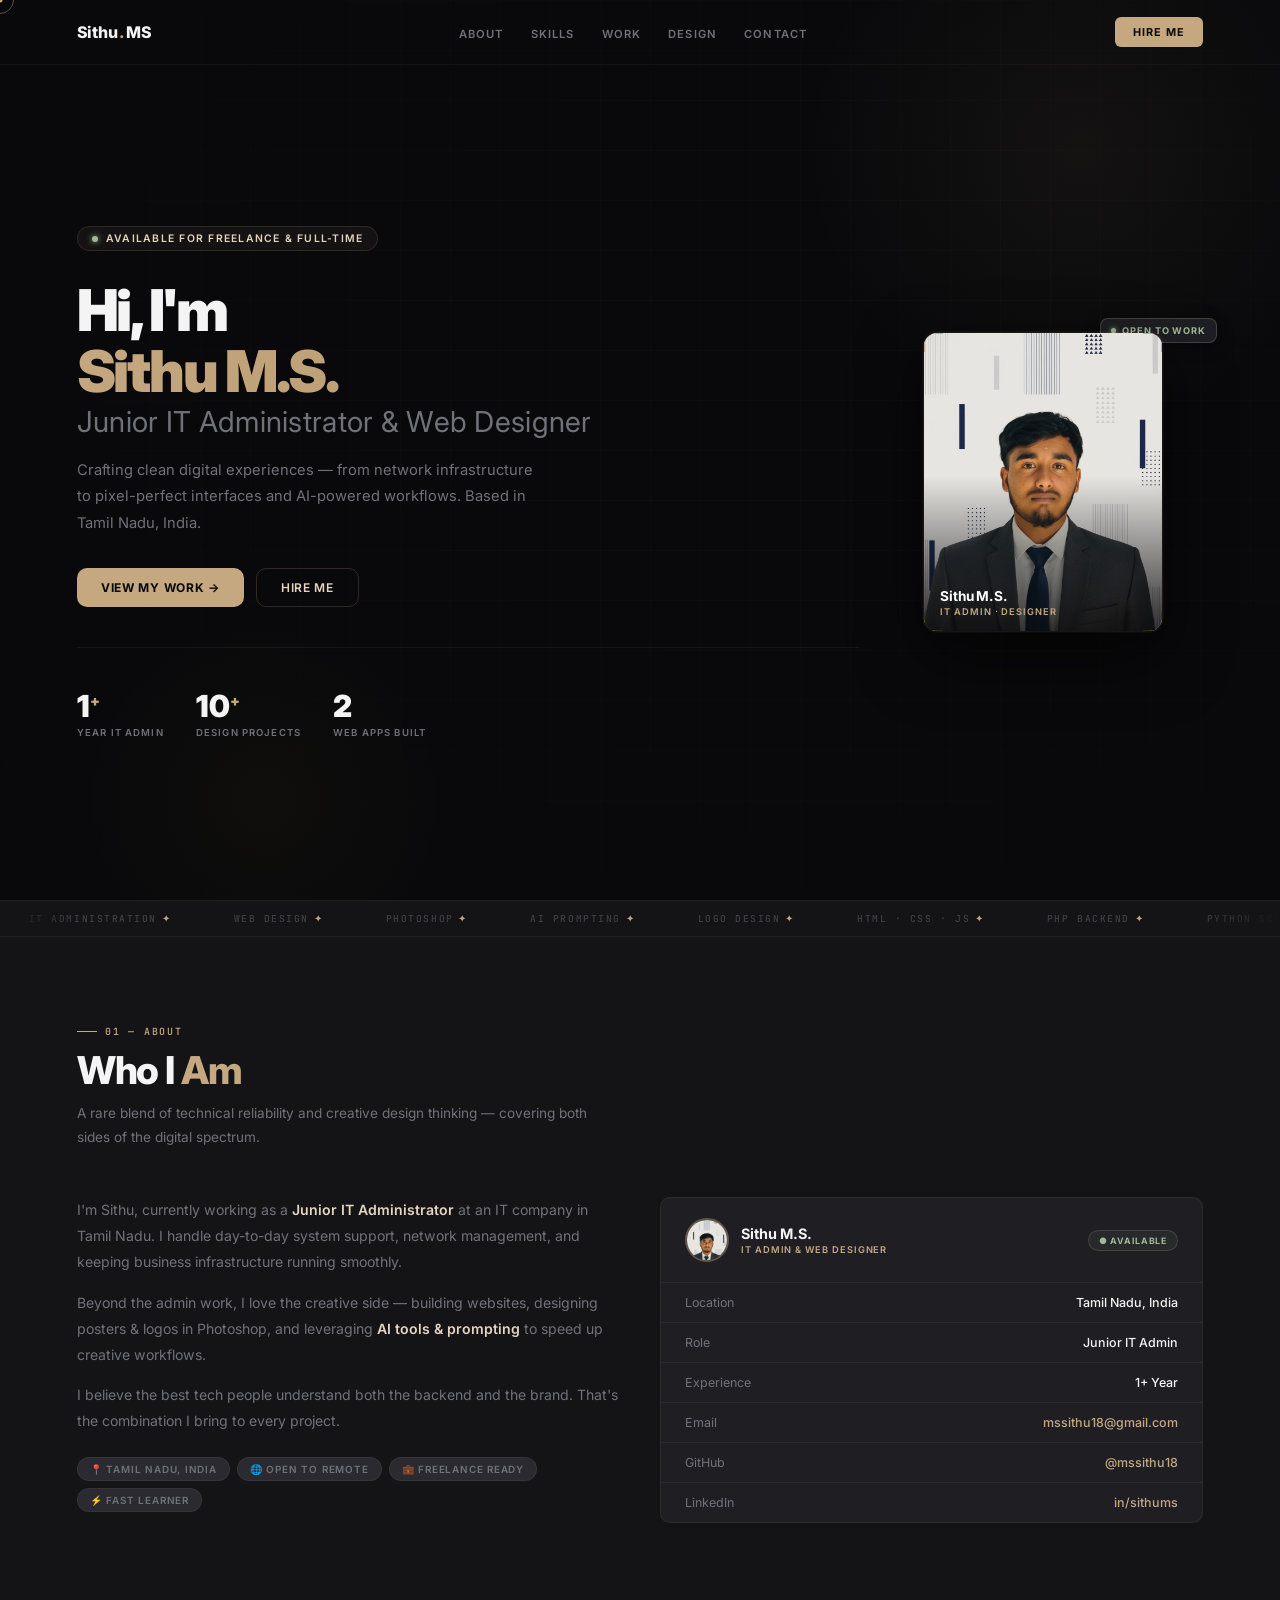
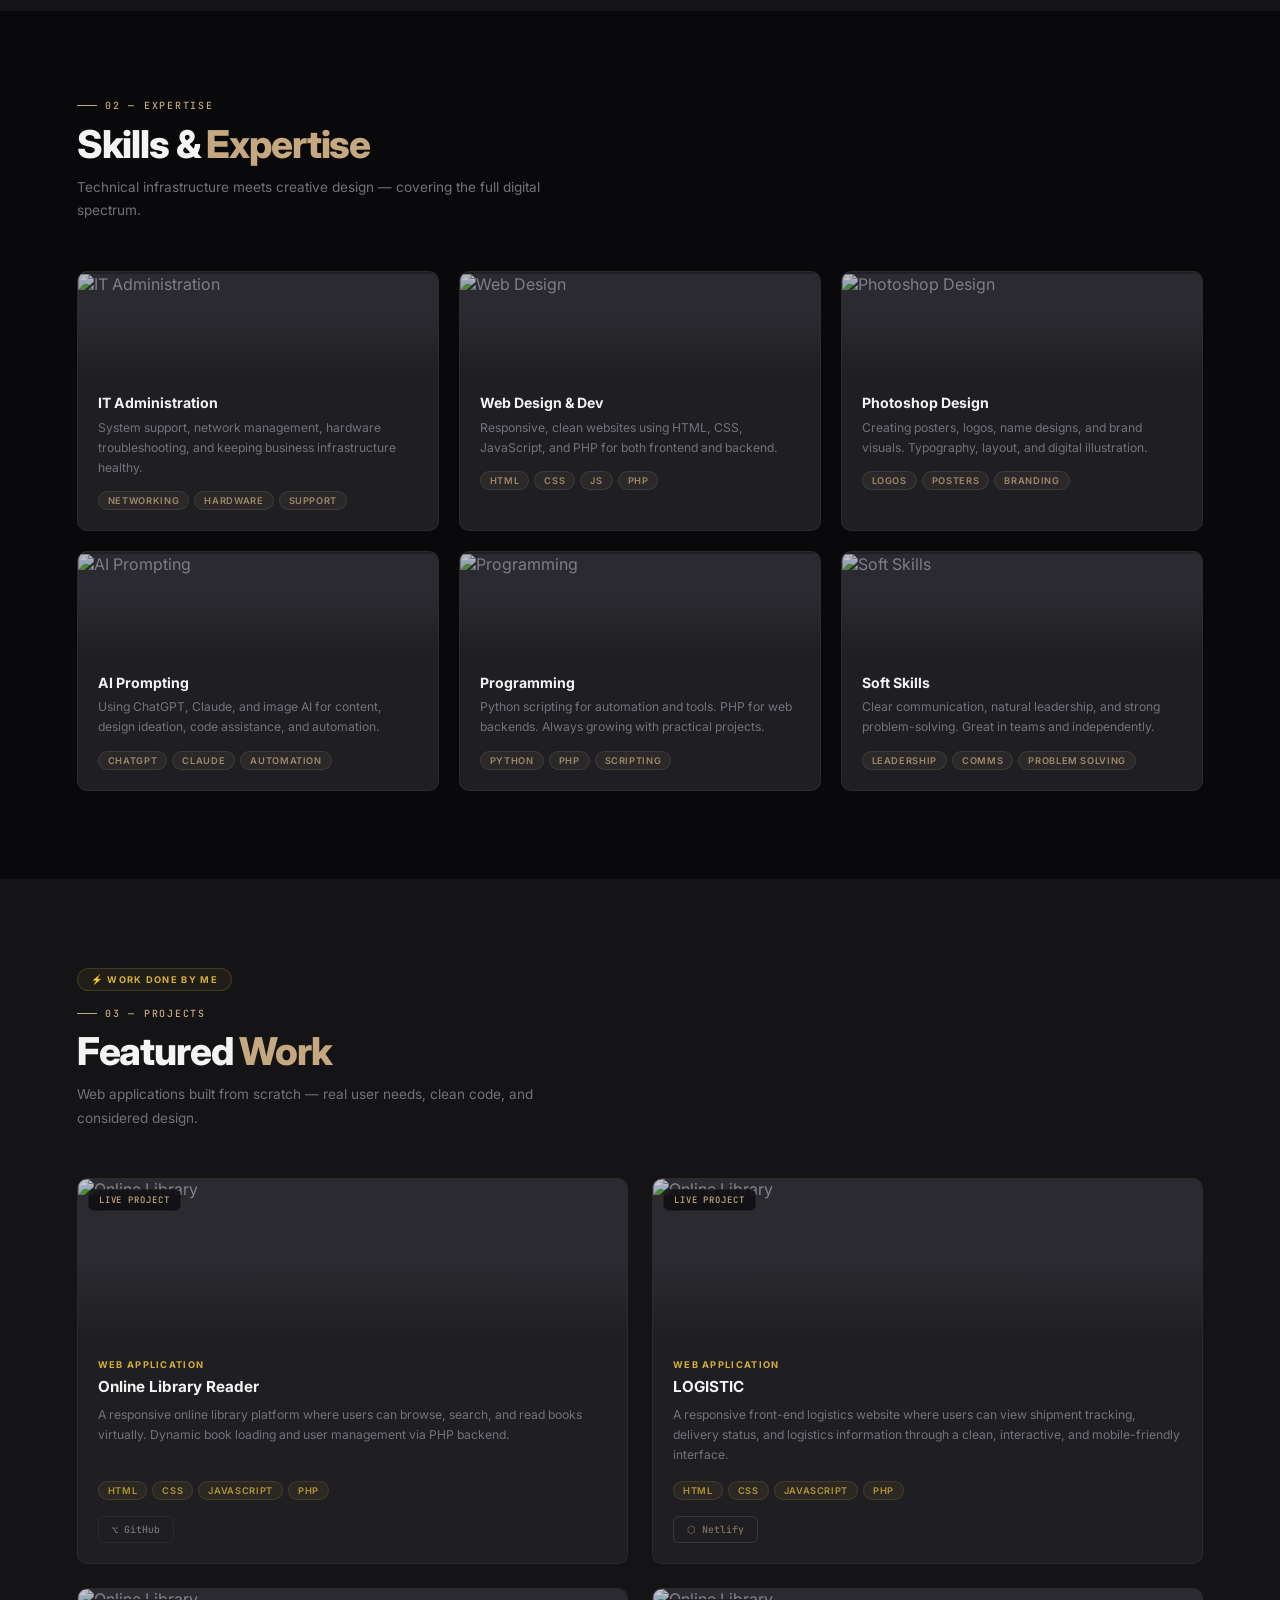
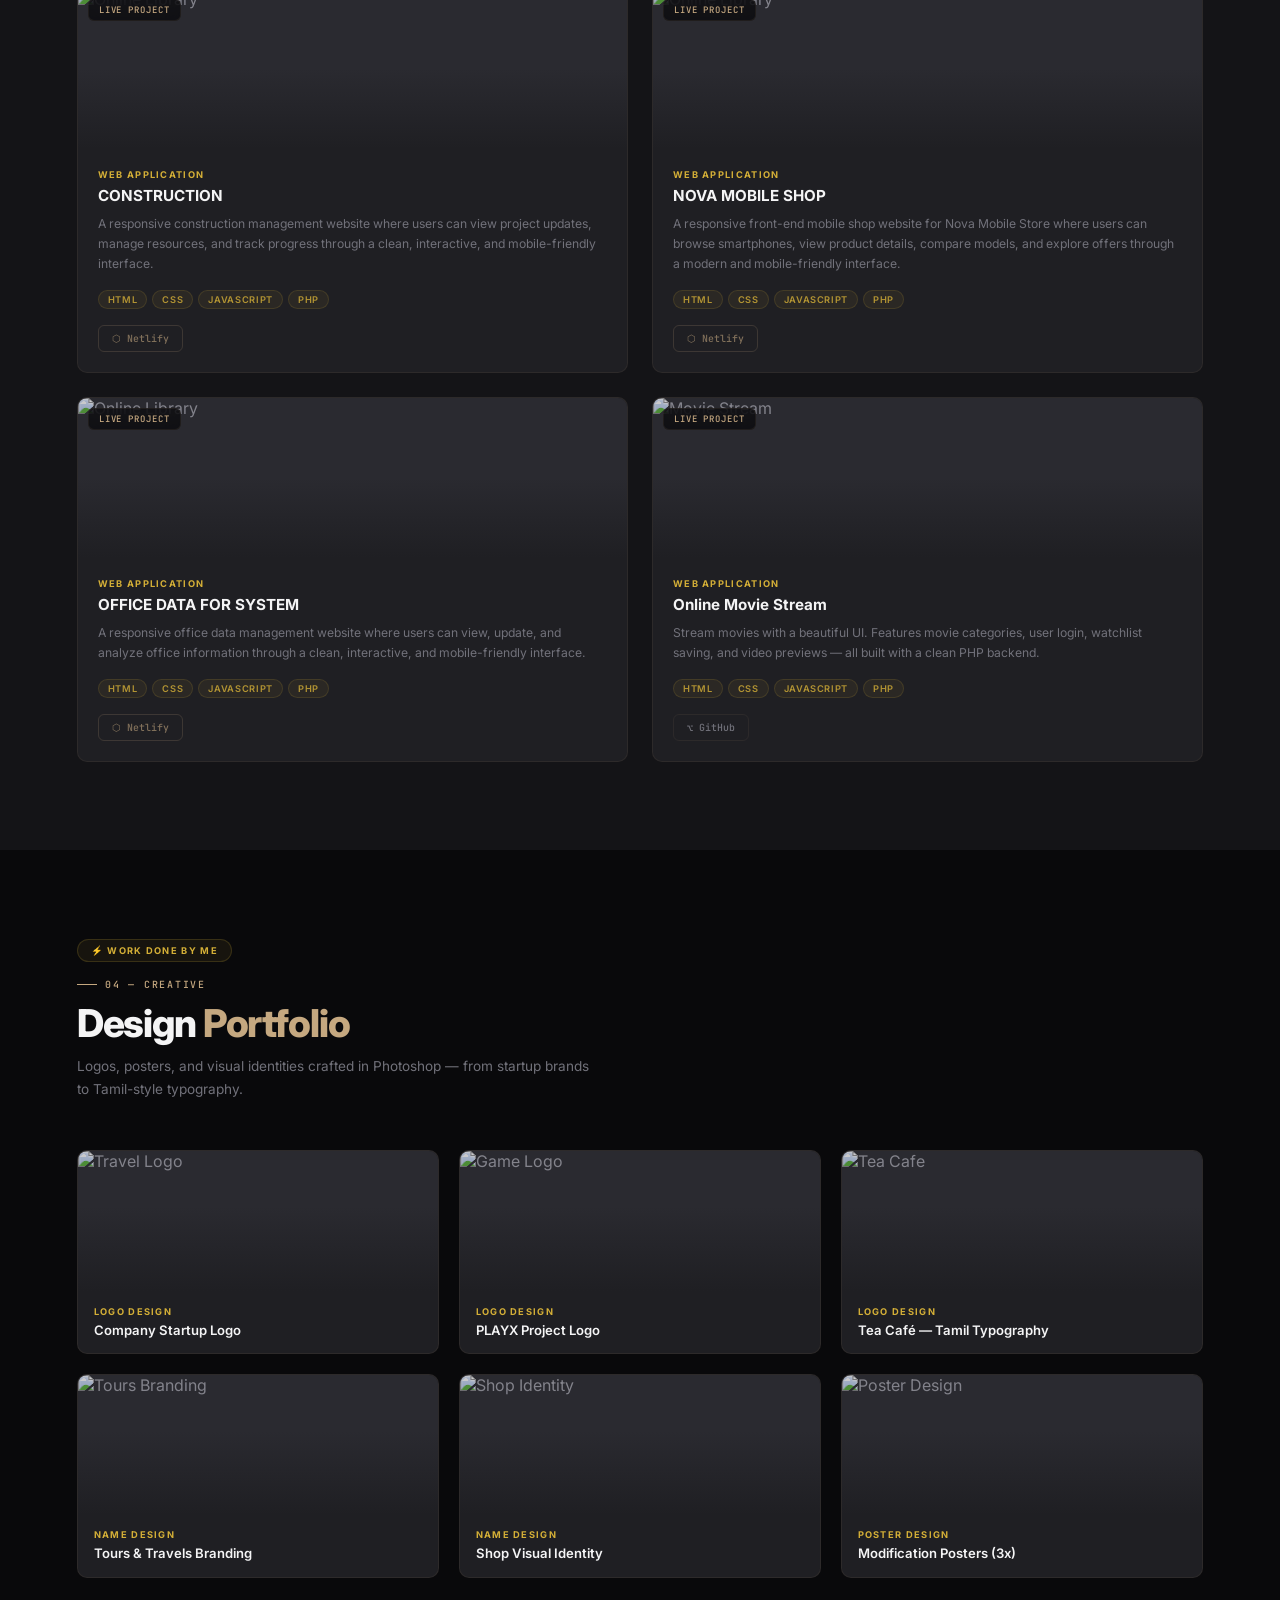
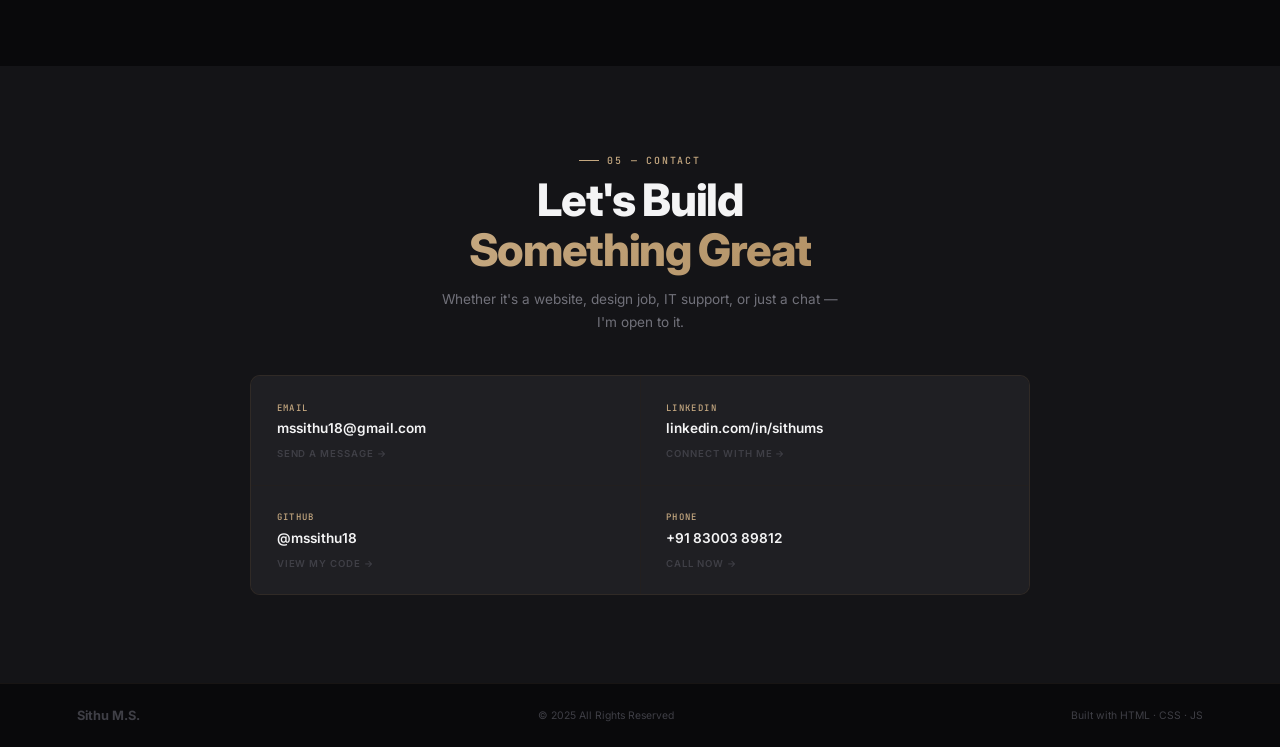
==== commit c335669a: "Add files via upload" ====
--- a/index.html
+++ b/index.html
@@ -4,424 +4,1175 @@
 <meta charset="UTF-8"/>
 <meta name="viewport" content="width=device-width, initial-scale=1.0"/>
 <title>Sithu M.S. — IT Admin & Web Designer</title>
-<link href="https://fonts.googleapis.com/css2?family=Outfit:wght@300;400;500;600;700;800;900&family=Space+Grotesk:wght@300;400;500;600;700&display=swap" rel="stylesheet"/>
+<link href="https://fonts.googleapis.com/css2?family=Inter:wght@300;400;500;600;700;800;900&family=JetBrains+Mono:wght@400;500;600&display=swap" rel="stylesheet"/>
 <style>
+/* ────────────────────────────────────────────
+   RESET & BASE
+──────────────────────────────────────────── */
 *,*::before,*::after{box-sizing:border-box;margin:0;padding:0;}
+html{scroll-behavior:smooth;font-size:16px;}
+body{
+  background:#09090b;
+  color:#a1a1aa;
+  font-family:'Inter',sans-serif;
+  -webkit-font-smoothing:antialiased;
+  overflow-x:hidden;
+  cursor:none;
+}
+a{text-decoration:none;color:inherit;}
+img{display:block;max-width:100%;}
+ul{list-style:none;}
+
+/* ────────────────────────────────────────────
+   VARIABLES
+   Luxury Palette: Deep Obsidian, Matte Carbon, 
+   Burnished Bronze (#c5a880), and Champagne Gold
+──────────────────────────────────────────── */
 :root{
-  --sky:#38bdf8;--sky2:#0ea5e9;--sky3:#7dd3fc;
-  --orange:#fb923c;--orange2:#f97316;--orange3:#fdba74;
-  --bg:#040d14;--bg2:#071525;--bg3:#0a1f35;
-  --glass:rgba(255,255,255,0.04);--glass2:rgba(255,255,255,0.08);
-  --border:rgba(56,189,248,0.15);--border2:rgba(251,146,60,0.2);
-  --text:#e8f4fd;--muted:#94a3b8;--muted2:#4a6280;
-  --font:'Outfit',sans-serif;--font2:'Space Grotesk',sans-serif;
-}
-html{scroll-behavior:smooth;}
-body{background:var(--bg);color:var(--text);font-family:var(--font);font-size:16px;line-height:1.7;overflow-x:hidden;cursor:none;}
-#cur{position:fixed;width:8px;height:8px;background:var(--sky);border-radius:50%;pointer-events:none;z-index:9999;transform:translate(-50%,-50%);mix-blend-mode:screen;transition:width .2s,height .2s;}
-#cur-ring{position:fixed;width:32px;height:32px;border:1.5px solid rgba(56,189,248,0.45);border-radius:50%;pointer-events:none;z-index:9998;transform:translate(-50%,-50%);transition:all .1s ease;}
-.ambient{position:fixed;inset:0;pointer-events:none;z-index:0;}
-.amb1{position:absolute;width:700px;height:700px;border-radius:50%;background:radial-gradient(circle,rgba(14,165,233,0.08),transparent 65%);top:-200px;right:-150px;animation:amb 9s ease-in-out infinite;}
-.amb2{position:absolute;width:500px;height:500px;border-radius:50%;background:radial-gradient(circle,rgba(251,146,60,0.07),transparent 65%);bottom:-100px;left:-100px;animation:amb 11s ease-in-out infinite reverse;}
-.amb3{position:absolute;width:400px;height:400px;border-radius:50%;background:radial-gradient(circle,rgba(56,189,248,0.05),transparent 65%);top:40%;left:40%;animation:amb 7s ease-in-out infinite 2s;}
-@keyframes amb{0%,100%{transform:scale(1)translate(0,0);}50%{transform:scale(1.12)translate(30px,-20px);}}
-nav{position:fixed;top:0;left:0;right:0;z-index:100;display:flex;justify-content:space-between;align-items:center;padding:1.2rem 5rem;background:rgba(4,13,20,0.85);backdrop-filter:blur(24px);border-bottom:1px solid var(--border);}
-.nav-logo{font-weight:900;font-size:1.25rem;letter-spacing:-.03em;color:var(--sky);text-decoration:none;}
-.nav-logo span{color:var(--orange);}
-.nav-links{display:flex;gap:2.5rem;list-style:none;}
-.nav-links a{font-size:.8rem;font-weight:600;letter-spacing:.1em;text-transform:uppercase;color:var(--muted);text-decoration:none;transition:color .2s;position:relative;}
-.nav-links a::after{content:'';position:absolute;bottom:-4px;left:0;width:0;height:1.5px;background:linear-gradient(90deg,var(--sky),var(--orange));transition:width .3s;}
+  --bg:       #09090b;
+  --bg1:      #141417;
+  --bg2:      #1f1f23;
+  --bg3:      #2a2a30;
+  --border:   rgba(197,168,128,0.08);
+  --border-h: rgba(197,168,128,0.3);
+  --blue:     #c5a880; /* Burnished Bronze Primary */
+  --blue2:    #e5d5c0; /* Light Champagne Accents */
+  --blue-g:   rgba(197,168,128,0.06);
+  --cyan:     #b39266; /* Deep Warm Gold */
+  --orange:   #d4af37; /* Premium Metallic Gold */
+  --green:    #a3b899; /* Muted Sage Green */
+  --purple:   #ddcfbc; /* Soft Ivory/Cream */
+  --text:     #f4f4f5; /* Off-White */
+  --text2:    #e4e4e7;
+  --muted:    #71717a;
+  --muted2:   #3f3f46;
+  --mono:     'JetBrains Mono',monospace;
+  --ease:     cubic-bezier(.23,1,.32,1);
+  --r:        10px;
+}
+
+/* ────────────────────────────────────────────
+   SCROLLBAR
+──────────────────────────────────────────── */
+::-webkit-scrollbar{width:3px;}
+::-webkit-scrollbar-track{background:var(--bg);}
+::-webkit-scrollbar-thumb{background:var(--muted2);border-radius:2px;}
+
+/* ────────────────────────────────────────────
+   CUSTOM CURSOR
+──────────────────────────────────────────── */
+#cur-dot{
+  position:fixed;width:5px;height:5px;
+  background:var(--blue);border-radius:50%;
+  pointer-events:none;z-index:9999;
+  transform:translate(-50%,-50%);
+}
+#cur-ring{
+  position:fixed;width:28px;height:28px;
+  border:1px solid rgba(197,168,128,.45);
+  border-radius:50%;pointer-events:none;z-index:9998;
+  transform:translate(-50%,-50%);
+  transition:width .3s var(--ease),height .3s var(--ease),border-color .3s;
+}
+@media(hover:none){#cur-dot,#cur-ring{display:none;}}
+
+/* ────────────────────────────────────────────
+   NAVBAR
+──────────────────────────────────────────── */
+#nav{
+  position:fixed;top:0;left:0;right:0;z-index:999;
+}
+.nav-bar{
+  display:flex;align-items:center;justify-content:space-between;
+  padding:0 6%;height:64px;
+  background:transparent;
+  border-bottom:1px solid transparent;
+  transition:background .4s var(--ease),border-color .4s,backdrop-filter .4s,height .3s var(--ease);
+}
+#nav.scrolled .nav-bar{
+  height:54px;
+  background:rgba(9,9,11,.85);
+  backdrop-filter:blur(20px) saturate(180%);
+  border-color:var(--border);
+}
+.nav-logo{
+  font-size:1rem;font-weight:800;letter-spacing:-.02em;
+  color:var(--text);display:flex;align-items:center;gap:2px;
+}
+.nl-dot{color:var(--blue);}
+
+.nav-links{display:flex;align-items:center;gap:.2rem;}
+.nav-links a{
+  position:relative;
+  font-size:.7rem;font-weight:600;letter-spacing:.1em;text-transform:uppercase;
+  color:var(--muted);padding:6px 12px;
+  transition:color .2s;
+}
+.nav-links a::after{
+  content:'';position:absolute;bottom:2px;left:12px;right:12px;
+  height:1px;background:var(--blue);
+  transform:scaleX(0);transform-origin:center;
+  transition:transform .3s var(--ease);
+}
 .nav-links a:hover{color:var(--text);}
-.nav-links a:hover::after{width:100%;}
-#hero{min-height:100vh;display:grid;grid-template-columns:1fr 1fr;align-items:center;gap:4rem;padding:9rem 5rem 5rem;position:relative;z-index:1;}
-.hero-tag{display:inline-flex;align-items:center;gap:8px;background:rgba(56,189,248,0.08);border:1px solid rgba(56,189,248,0.25);color:var(--sky);font-size:.72rem;font-weight:600;letter-spacing:.12em;text-transform:uppercase;padding:6px 16px;border-radius:100px;margin-bottom:1.8rem;animation:fadeUp .6s ease both;}
-.hero-tag::before{content:'';width:6px;height:6px;background:var(--sky);border-radius:50%;animation:pulse 2s infinite;}
-@keyframes pulse{0%,100%{opacity:1;}50%{opacity:.2;}}
-h1{font-size:clamp(3rem,6vw,5.5rem);font-weight:900;line-height:.95;letter-spacing:-.04em;margin-bottom:1.4rem;animation:fadeUp .7s .1s ease both;}
-h1 .name{background:linear-gradient(135deg,var(--sky),var(--sky3),var(--orange));-webkit-background-clip:text;-webkit-text-fill-color:transparent;background-clip:text;}
-h1 .role{color:var(--muted);font-weight:300;}
-.hero-sub{font-size:1rem;color:var(--muted);max-width:460px;line-height:1.75;margin-bottom:2.5rem;animation:fadeUp .7s .2s ease both;}
-.hero-btns{display:flex;gap:1rem;flex-wrap:wrap;animation:fadeUp .7s .3s ease both;}
-.btn-main{display:inline-flex;align-items:center;gap:10px;background:linear-gradient(135deg,var(--sky2),var(--sky));color:#04111f;font-weight:700;font-size:.88rem;padding:13px 28px;border-radius:100px;text-decoration:none;transition:transform .2s,box-shadow .2s;}
-.btn-main:hover{transform:translateY(-2px);box-shadow:0 16px 48px rgba(14,165,233,.35);}
-.btn-sec{display:inline-flex;align-items:center;gap:10px;border:1.5px solid rgba(251,146,60,.35);color:var(--orange3);font-weight:600;font-size:.88rem;padding:12px 28px;border-radius:100px;text-decoration:none;transition:border-color .2s,background .2s,box-shadow .2s;}
-.btn-sec:hover{border-color:var(--orange);background:rgba(251,146,60,.07);box-shadow:0 8px 32px rgba(251,146,60,.15);}
-.hero-stats{display:flex;gap:2.5rem;margin-top:3.5rem;padding-top:3rem;border-top:1px solid var(--border);animation:fadeUp .7s .4s ease both;}
-.stat-n{font-size:2.2rem;font-weight:900;background:linear-gradient(135deg,var(--sky),var(--orange));-webkit-background-clip:text;-webkit-text-fill-color:transparent;background-clip:text;}
-.stat-l{font-size:.75rem;color:var(--muted);letter-spacing:.06em;text-transform:uppercase;margin-top:2px;}
-.hero-right{position:relative;display:flex;justify-content:center;align-items:center;animation:fadeRight .8s .2s ease both;}
-@keyframes fadeRight{from{opacity:0;transform:translateX(40px);}to{opacity:1;transform:translateX(0);}}
-.photo-frame{position:relative;width:360px;height:440px;}
-.photo-glow{position:absolute;inset:-30px;background:radial-gradient(ellipse,rgba(14,165,233,.22),rgba(251,146,60,.12),transparent 65%);border-radius:50%;filter:blur(28px);animation:glowP 4s ease-in-out infinite;}
-@keyframes glowP{0%,100%{opacity:.6;}50%{opacity:1;}}
-.photo-card{position:relative;width:100%;height:100%;border-radius:28px;overflow:hidden;border:1px solid rgba(56,189,248,.22);box-shadow:0 40px 80px rgba(0,0,0,.6),0 0 0 1px rgba(56,189,248,.08);}
-.photo-card img{width:100%;height:100%;object-fit:cover;object-position:top center;}
-.photo-overlay{position:absolute;inset:0;background:linear-gradient(to top,rgba(4,13,20,.65) 0%,transparent 45%);}
-.photo-badge{position:absolute;bottom:20px;left:50%;transform:translateX(-50%);background:rgba(4,13,20,.88);backdrop-filter:blur(16px);border:1px solid rgba(56,189,248,.25);border-radius:14px;padding:10px 22px;text-align:center;white-space:nowrap;}
-.photo-badge-name{font-weight:700;font-size:.95rem;color:var(--text);}
-.photo-badge-role{font-size:.7rem;color:var(--sky);letter-spacing:.06em;}
-.orbit-ring{position:absolute;border-radius:50%;border:1px dashed;animation:spin 22s linear infinite;}
-.orbit-ring:nth-child(1){width:430px;height:430px;border-color:rgba(56,189,248,.12);top:50%;left:50%;transform:translate(-50%,-50%);}
-.orbit-ring:nth-child(2){width:510px;height:510px;border-color:rgba(251,146,60,.08);top:50%;left:50%;transform:translate(-50%,-50%);animation-direction:reverse;animation-duration:32s;}
-.orbit-dot{position:absolute;width:8px;height:8px;border-radius:50%;background:var(--sky);top:0;left:50%;margin-left:-4px;margin-top:-4px;box-shadow:0 0 12px var(--sky);}
-.orbit-dot2{position:absolute;width:6px;height:6px;border-radius:50%;background:var(--orange);top:50%;right:0;margin-right:-4px;margin-top:-3px;box-shadow:0 0 10px var(--orange);}
-@keyframes spin{from{transform:translate(-50%,-50%) rotate(0);}to{transform:translate(-50%,-50%) rotate(360deg);}}
-@keyframes fadeUp{from{opacity:0;transform:translateY(28px);}to{opacity:1;transform:translateY(0);}}
-.marquee-wrap{overflow:hidden;padding:.9rem 0;background:rgba(7,21,37,.8);border-top:1px solid var(--border);border-bottom:1px solid var(--border);position:relative;z-index:1;}
-.marquee-inner{display:flex;gap:0;animation:marquee 24s linear infinite;width:max-content;}
-.marquee-item{font-family:var(--font2);font-size:.73rem;font-weight:600;letter-spacing:.12em;text-transform:uppercase;color:var(--muted2);padding:0 2rem;white-space:nowrap;}
-.marquee-item span{color:var(--sky);margin-right:2rem;}
-.marquee-item.od span{color:var(--orange);}
-@keyframes marquee{from{transform:translateX(0);}to{transform:translateX(-50%);}}
-section{padding:6rem 5rem;position:relative;z-index:1;}
-.sec-label{display:inline-block;font-size:.7rem;font-weight:700;letter-spacing:.16em;text-transform:uppercase;color:var(--orange);margin-bottom:1rem;}
-.sec-title{font-size:clamp(2rem,3.5vw,3rem);font-weight:800;letter-spacing:-.03em;line-height:1.1;margin-bottom:.8rem;}
-.sec-desc{color:var(--muted);max-width:480px;line-height:1.75;}
-#about{background:var(--bg2);}
-.about-grid{display:grid;grid-template-columns:1.1fr 1fr;gap:5rem;align-items:center;margin-top:3rem;}
-.about-text p{color:var(--muted);line-height:1.85;margin-bottom:1rem;}
-.about-text p strong{color:var(--sky3);}
-.about-pills{display:flex;flex-wrap:wrap;gap:8px;margin-top:1.5rem;}
-.pill{background:rgba(56,189,248,.06);border:1px solid rgba(56,189,248,.15);color:var(--sky3);font-size:.75rem;padding:5px 14px;border-radius:100px;transition:background .2s;}
-.pill:hover{background:rgba(56,189,248,.12);}
-.pill.o{background:rgba(251,146,60,.06);border-color:rgba(251,146,60,.18);color:var(--orange3);}
-.pill.o:hover{background:rgba(251,146,60,.12);}
-.id-card{background:var(--bg3);border:1px solid var(--border);border-radius:22px;padding:2rem;box-shadow:0 20px 60px rgba(0,0,0,.4);}
-.id-card-top{display:flex;align-items:center;gap:14px;margin-bottom:1.5rem;padding-bottom:1.5rem;border-bottom:1px solid var(--border);}
-.avwrap{position:relative;}
-.av{width:60px;height:60px;border-radius:50%;overflow:hidden;border:2px solid rgba(56,189,248,.3);box-shadow:0 0 20px rgba(14,165,233,.2);}
-.av img{width:100%;height:100%;object-fit:cover;object-position:top;}
-.avdot{position:absolute;bottom:2px;right:2px;width:14px;height:14px;background:#22c55e;border-radius:50%;border:2px solid var(--bg3);box-shadow:0 0 8px #22c55e;}
-.id-name{font-weight:800;font-size:1rem;}
-.id-role2{font-size:.78rem;color:var(--sky);margin-top:1px;}
-.avail-badge{margin-left:auto;background:rgba(34,197,94,.1);border:1px solid rgba(34,197,94,.3);color:#86efac;font-size:.68rem;font-weight:600;padding:3px 10px;border-radius:100px;}
-.id-row{display:flex;justify-content:space-between;align-items:center;padding:.6rem 0;border-bottom:1px solid rgba(56,189,248,.07);font-size:.84rem;}
+.nav-links a:hover::after{transform:scaleX(1);}
+
+.nav-btn{
+  font-size:.68rem;font-weight:700;letter-spacing:.1em;text-transform:uppercase;
+  background:var(--blue);color:#09090b;
+  padding:8px 18px;border-radius:6px;
+  transition:opacity .2s,transform .2s;
+}
+.nav-btn:hover{opacity:.85;transform:translateY(-1px);}
+
+/* Hamburger */
+.nav-ham{
+  display:none;flex-direction:column;justify-content:center;gap:5px;
+  width:32px;height:32px;background:none;border:none;cursor:pointer;
+}
+.ham-l{
+  width:20px;height:1.5px;background:var(--muted);border-radius:1px;
+  transition:all .3s var(--ease);transform-origin:center;
+}
+.nav-ham.open .ham-l:nth-child(1){transform:translateY(6.5px) rotate(45deg);}
+.nav-ham.open .ham-l:nth-child(2){opacity:0;transform:scaleX(0);}
+.nav-ham.open .ham-l:nth-child(3){transform:translateY(-6.5px) rotate(-45deg);}
+
+/* Liquid wave under nav */
+.nav-wave{height:0;overflow:hidden;transition:height .5s var(--ease);pointer-events:none;}
+#nav.scrolled .nav-wave{height:12px;}
+.nav-wave svg{width:100%;display:block;}
+
+/* Mobile drawer */
+.nav-drawer{
+  max-height:0;overflow:hidden;
+  background:rgba(9,9,11,.97);backdrop-filter:blur(24px);
+  border-bottom:1px solid var(--border);
+  transition:max-height .4s var(--ease);
+}
+.nav-drawer.open{max-height:340px;}
+.nd-links{padding:.5rem 6%;}
+.nd-links a{
+  display:block;padding:.9rem 0;font-size:.85rem;font-weight:600;
+  color:var(--muted);border-bottom:1px solid var(--border);
+  transition:color .2s,padding-left .2s;
+}
+.nd-links a:last-child{border-bottom:none;}
+.nd-links a:hover{color:var(--blue);padding-left:8px;}
+.nd-cta{
+  display:block;margin:1rem 6%;padding:12px;text-align:center;
+  background:var(--blue);color:var(--bg);border-radius:6px;
+  font-weight:700;font-size:.75rem;letter-spacing:.1em;text-transform:uppercase;
+}
+
+/* ────────────────────────────────────────────
+   HERO
+──────────────────────────────────────────── */
+#hero{
+  min-height:100vh;
+  display:flex;align-items:center;
+  padding:0 6%;
+  padding-top:64px;
+  position:relative;overflow:hidden;
+}
+.hero-grid-bg{
+  position:absolute;inset:0;pointer-events:none;
+  background-image:
+    linear-gradient(rgba(197,168,128,.025) 1px,transparent 1px),
+    linear-gradient(90deg,rgba(197,168,128,.025) 1px,transparent 1px);
+  background-size:50px 50px;
+  mask-image:radial-gradient(ellipse 80% 80% at 60% 40%,black 30%,transparent 100%);
+}
+.hero-glow-1{
+  position:absolute;width:600px;height:600px;border-radius:50%;
+  background:radial-gradient(circle,rgba(197,168,128,.06),transparent 65%);
+  top:-150px;right:-100px;pointer-events:none;
+  animation:fg1 8s ease-in-out infinite;
+}
+.hero-glow-2{
+  position:absolute;width:400px;height:400px;border-radius:50%;
+  background:radial-gradient(circle,rgba(212,175,55,.03),transparent 65%);
+  bottom:-100px;left:5%;pointer-events:none;
+  animation:fg1 10s ease-in-out infinite reverse;
+}
+@keyframes fg1{0%,100%{transform:scale(1);}50%{transform:scale(1.08) translateY(-15px);}}
+
+.hero-wrap{
+  position:relative;z-index:2;
+  display:grid;
+  grid-template-columns:1fr 280px;
+  align-items:center;
+  gap:4rem;
+  width:100%;max-width:1140px;margin:0 auto;
+  padding:3rem 0;
+}
+
+/* ── Left copy ── */
+.hero-badge{
+  display:inline-flex;align-items:center;gap:8px;
+  background:rgba(197,168,128,.06);border:1px solid rgba(197,168,128,.15);
+  color:var(--blue2);font-size:.65rem;font-weight:600;
+  letter-spacing:.12em;text-transform:uppercase;
+  padding:5px 14px;border-radius:100px;
+  margin-bottom:1.8rem;
+}
+.badge-dot{
+  width:6px;height:6px;border-radius:50%;
+  background:var(--green);box-shadow:0 0 6px var(--green);
+  animation:blink 2s infinite;
+}
+@keyframes blink{0%,100%{opacity:1;}50%{opacity:.2;}}
+
+.hero-title{
+  font-size:clamp(2.2rem,4.5vw,4rem);
+  font-weight:900;line-height:1.05;letter-spacing:-.04em;
+  color:var(--text);margin-bottom:1.2rem;
+}
+.hero-title .name{
+  display:block;
+  background:linear-gradient(135deg,var(--blue),var(--cyan));
+  -webkit-background-clip:text;-webkit-text-fill-color:transparent;background-clip:text;
+}
+.hero-title .role{
+  display:block;font-size:.5em;font-weight:400;
+  color:var(--muted);letter-spacing:.01em;margin-top:.4rem;
+}
+
+.hero-desc{
+  font-size:.92rem;line-height:1.8;color:var(--muted);
+  max-width:460px;margin-bottom:2rem;
+}
+
+.hero-btns{display:flex;flex-wrap:wrap;gap:.75rem;align-items:center;}
+.btn-primary{
+  display:inline-flex;align-items:center;gap:8px;
+  background:var(--blue);color:#09090b;
+  font-weight:700;font-size:.75rem;letter-spacing:.06em;text-transform:uppercase;
+  padding:12px 24px;border-radius:var(--r);
+  transition:opacity .2s,transform .2s,box-shadow .2s;
+}
+.btn-primary:hover{opacity:.88;transform:translateY(-2px);box-shadow:0 12px 30px rgba(197,168,128,.2);}
+.btn-outline{
+  display:inline-flex;align-items:center;gap:8px;
+  border:1px solid rgba(197,168,128,.2);color:var(--blue2);
+  font-weight:600;font-size:.75rem;letter-spacing:.06em;text-transform:uppercase;
+  padding:11px 24px;border-radius:var(--r);
+  transition:background .2s,border-color .2s;
+}
+.btn-outline:hover{background:var(--blue-g);border-color:var(--blue);}
+
+.hero-stats{
+  display:flex;flex-wrap:wrap;gap:2rem;
+  margin-top:2.5rem;padding-top:2.5rem;
+  border-top:1px solid var(--border);
+}
+.hs-num{font-size:1.9rem;font-weight:900;color:var(--text);}
+.hs-num sup{font-size:.9rem;color:var(--blue);}
+.hs-lbl{font-size:.6rem;font-weight:600;letter-spacing:.12em;text-transform:uppercase;color:var(--muted);margin-top:3px;}
+
+/* ── Photo ── */
+.hero-photo{position:relative;flex-shrink:0;}
+.photo-frame{
+  width:240px;height:300px;
+  border-radius:14px;overflow:hidden;
+  border:1px solid var(--border);
+  position:relative;
+  box-shadow:0 24px 64px rgba(0,0,0,.6),0 0 0 1px rgba(197,168,128,.06);
+  transition:transform .5s var(--ease);
+}
+.photo-frame:hover{transform:translateY(-4px);}
+.photo-frame img{
+  width:100%;height:100%;
+  object-fit:cover;object-position:top center;
+}
+.photo-overlay{
+  position:absolute;inset:0;
+  background:linear-gradient(to top,rgba(9,9,11,.82) 0%,transparent 52%);
+}
+.photo-foot{
+  position:absolute;bottom:0;left:0;right:0;padding:.9rem 1rem;
+}
+.pf-name{font-size:.85rem;font-weight:700;color:#fff;letter-spacing:-.01em;}
+.pf-role{font-size:.58rem;font-weight:600;letter-spacing:.1em;text-transform:uppercase;color:var(--blue);margin-top:2px;}
+
+/* Corner brackets */
+.corner{position:absolute;width:20px;height:20px;pointer-events:none;}
+.corner-tl{top:-1px;left:-1px;border-top:2px solid var(--blue);border-left:2px solid var(--blue);border-radius:4px 0 0 0;}
+.corner-tr{top:-1px;right:-1px;border-top:2px solid var(--blue);border-right:2px solid var(--blue);border-radius:0 4px 0 0;}
+.corner-bl{bottom:-1px;left:-1px;border-bottom:2px solid var(--orange);border-left:2px solid var(--orange);border-radius:0 0 0 4px;}
+.corner-br{bottom:-1px;right:-1px;border-bottom:2px solid var(--orange);border-right:2px solid var(--orange);border-radius:0 0 4px 0;}
+
+/* Avail tag */
+.photo-tag{
+  position:absolute;top:-14px;right:-14px;
+  background:var(--bg2);border:1px solid rgba(163,184,153,.25);
+  border-radius:8px;padding:6px 10px;
+  display:flex;align-items:center;gap:6px;
+  font-size:.58rem;font-weight:700;letter-spacing:.1em;text-transform:uppercase;
+  color:var(--green);
+  box-shadow:0 4px 16px rgba(0,0,0,.4);
+}
+.tag-dot{width:5px;height:5px;border-radius:50%;background:var(--green);box-shadow:0 0 5px var(--green);animation:blink 2s infinite;}
+
+/* ────────────────────────────────────────────
+   TICKER
+──────────────────────────────────────────── */
+.ticker-wrap{
+  background:var(--bg1);border-top:1px solid var(--border);border-bottom:1px solid var(--border);
+  padding:.7rem 0;overflow:hidden;position:relative;
+}
+.ticker-wrap::before,.ticker-wrap::after{
+  content:'';position:absolute;top:0;bottom:0;width:80px;z-index:2;
+}
+.ticker-wrap::before{left:0;background:linear-gradient(90deg,var(--bg1),transparent);}
+.ticker-wrap::after{right:0;background:linear-gradient(-90deg,var(--bg1),transparent);}
+.ticker-track{display:flex;width:max-content;animation:ticker 26s linear infinite;}
+.ti{font-family:var(--mono);font-size:.6rem;font-weight:500;letter-spacing:.16em;text-transform:uppercase;color:var(--muted2);padding:0 1.8rem;white-space:nowrap;}
+.ti .sep{color:var(--blue);margin:0 .3rem;}
+@keyframes ticker{from{transform:translateX(0);}to{transform:translateX(-50%);}}
+
+/* ────────────────────────────────────────────
+   SECTION SHARED
+──────────────────────────────────────────── */
+section{padding:5.5rem 6%;position:relative;}
+.sec-wrap{max-width:1140px;margin:0 auto;}
+.sec-head{margin-bottom:3rem;}
+.sec-tag{
+  font-family:var(--mono);font-size:.62rem;font-weight:500;
+  letter-spacing:.18em;text-transform:uppercase;color:var(--blue);
+  display:flex;align-items:center;gap:8px;margin-bottom:.6rem;
+}
+.sec-tag::before{content:'';width:20px;height:1px;background:var(--blue);}
+.sec-title{
+  font-size:clamp(1.6rem,3vw,2.4rem);
+  font-weight:800;letter-spacing:-.03em;line-height:1.15;
+  color:var(--text);
+}
+.sec-title span{color:var(--blue);}
+.sec-sub{font-size:.85rem;color:var(--muted);line-height:1.75;max-width:520px;margin-top:.6rem;}
+
+/* Reveal */
+.rv{opacity:0;transform:translateY(22px);transition:opacity .7s var(--ease),transform .7s var(--ease);}
+.rv.show{opacity:1;transform:none;}
+
+/* Card base */
+.card{
+  background:var(--bg2);border:1px solid var(--border);border-radius:var(--r);
+  transition:border-color .3s,transform .3s,box-shadow .3s;
+}
+.card:hover{
+  border-color:rgba(197,168,128,.25);
+  transform:translateY(-3px);
+  box-shadow:0 16px 40px rgba(0,0,0,.35);
+}
+
+/* ────────────────────────────────────────────
+   ABOUT
+──────────────────────────────────────────── */
+#about{background:var(--bg1);}
+.about-grid{display:grid;grid-template-columns:1fr 1fr;gap:2.5rem;align-items:start;}
+
+.about-text p{font-size:.88rem;color:var(--muted);line-height:1.85;margin-bottom:.9rem;}
+.about-text p:last-of-type{margin-bottom:0;}
+.about-text strong{color:var(--blue2);font-weight:600;}
+.pills-row{display:flex;flex-wrap:wrap;gap:7px;margin-top:1.4rem;}
+.pill{
+  font-size:.62rem;font-weight:600;letter-spacing:.08em;text-transform:uppercase;
+  background:var(--bg3);border:1px solid var(--border);color:var(--muted);
+  padding:5px 12px;border-radius:100px;
+  transition:border-color .2s,color .2s;
+}
+.pill:hover{border-color:var(--blue);color:var(--blue2);}
+
+/* Identity card */
+.id-card{background:var(--bg2);border:1px solid var(--border);border-radius:var(--r);overflow:hidden;}
+.id-top{
+  display:flex;align-items:center;gap:12px;
+  padding:1.25rem 1.5rem;border-bottom:1px solid var(--border);
+}
+.id-av{
+  width:44px;height:44px;border-radius:50%;overflow:hidden;
+  border:2px solid rgba(197,168,128,.4);flex-shrink:0;
+}
+.id-av img{width:100%;height:100%;object-fit:cover;object-position:top;}
+.id-n{font-size:.9rem;font-weight:700;color:var(--text);}
+.id-r{font-size:.58rem;font-weight:600;letter-spacing:.1em;text-transform:uppercase;color:var(--blue);margin-top:2px;}
+.id-badge{
+  margin-left:auto;
+  background:rgba(163,184,153,.07);border:1px solid rgba(163,184,153,.2);
+  border-radius:100px;font-size:.55rem;font-weight:700;
+  letter-spacing:.1em;text-transform:uppercase;color:var(--green);padding:4px 10px;white-space:nowrap;
+}
+.id-rows{}
+.id-row{
+  display:flex;justify-content:space-between;align-items:center;
+  padding:.75rem 1.5rem;border-bottom:1px solid var(--border);
+  font-size:.78rem;gap:1rem;
+}
 .id-row:last-child{border-bottom:none;}
-.id-lbl{color:var(--muted2);}
-.id-val{color:var(--text);font-weight:500;}
-.id-val.ac{color:var(--sky);}
+.id-k{color:var(--muted);flex-shrink:0;}
+.id-v{color:var(--text);font-weight:500;text-align:right;word-break:break-all;}
+.id-v.cy{color:var(--blue);}
+
+/* ────────────────────────────────────────────
+   SKILLS  — with real image thumbnails
+──────────────────────────────────────────── */
 #skills{background:var(--bg);}
-.skills-grid{display:grid;grid-template-columns:repeat(3,1fr);gap:1rem;margin-top:3rem;}
-.skill-card{background:var(--bg2);border:1px solid var(--border);border-radius:18px;padding:1.6rem;position:relative;overflow:hidden;transition:border-color .25s,transform .25s,box-shadow .25s;}
-.skill-card::before{content:'';position:absolute;top:0;left:0;right:0;height:2px;background:linear-gradient(90deg,var(--sky),var(--orange));transform:scaleX(0);transform-origin:left;transition:transform .35s;}
-.skill-card:hover{border-color:rgba(56,189,248,.3);transform:translateY(-4px);box-shadow:0 20px 50px rgba(14,165,233,.08);}
-.skill-card:hover::before{transform:scaleX(1);}
-.skill-icon{width:46px;height:46px;border-radius:14px;background:rgba(56,189,248,.08);border:1px solid rgba(56,189,248,.15);display:flex;align-items:center;justify-content:center;font-size:1.35rem;margin-bottom:1rem;}
-.skill-name{font-weight:700;font-size:.98rem;margin-bottom:.35rem;}
-.skill-desc{font-size:.8rem;color:var(--muted);line-height:1.65;}
-.skill-tags{display:flex;flex-wrap:wrap;gap:5px;margin-top:.9rem;}
-.stag{background:rgba(56,189,248,.07);border:1px solid rgba(56,189,248,.12);color:rgba(125,211,252,.8);font-size:.68rem;padding:3px 10px;border-radius:100px;}
-#projects{background:var(--bg2);}
-.projects-grid{display:grid;grid-template-columns:1fr 1fr;gap:1.5rem;margin-top:3rem;}
-.proj-card{background:var(--bg3);border:1px solid var(--border);border-radius:22px;overflow:hidden;transition:border-color .25s,transform .25s,box-shadow .25s;}
-.proj-card:hover{border-color:rgba(251,146,60,.3);transform:translateY(-5px);box-shadow:0 24px 60px rgba(251,146,60,.08);}
-.proj-thumb{height:190px;background:linear-gradient(135deg,var(--bg),var(--bg2));display:flex;align-items:center;justify-content:center;font-size:3.8rem;border-bottom:1px solid var(--border);position:relative;overflow:hidden;}
-.proj-thumb::after{content:'';position:absolute;inset:0;background:radial-gradient(circle at 60% 40%,rgba(251,146,60,.05),transparent 70%);}
-.proj-body{padding:1.6rem;}
-.proj-type{font-size:.68rem;font-weight:600;letter-spacing:.1em;text-transform:uppercase;color:var(--orange);margin-bottom:.5rem;}
-.proj-name{font-weight:800;font-size:1.05rem;margin-bottom:.5rem;}
-.proj-desc{font-size:.82rem;color:var(--muted);line-height:1.68;margin-bottom:1.1rem;}
-.proj-stack{display:flex;flex-wrap:wrap;gap:5px;margin-bottom:1.1rem;}
-.ptag{background:rgba(251,146,60,.07);border:1px solid rgba(251,146,60,.15);color:rgba(253,186,116,.85);font-size:.68rem;padding:3px 10px;border-radius:100px;}
-.proj-links{display:flex;gap:.8rem;flex-wrap:wrap;}
-.proj-link{display:inline-flex;align-items:center;gap:6px;color:var(--muted);font-size:.8rem;font-weight:500;text-decoration:none;border:1px solid var(--border);padding:5px 14px;border-radius:100px;transition:border-color .2s,color .2s,background .2s;}
-.proj-link:hover{border-color:var(--sky);color:var(--sky);background:rgba(56,189,248,.05);}
-.proj-link.nl{border-color:rgba(0,196,180,.2);color:rgba(0,196,180,.8);}
-.proj-link.nl:hover{border-color:#00c4b4;color:#00c4b4;background:rgba(0,196,180,.05);}
+.sk-grid{
+  display:grid;
+  grid-template-columns:repeat(3,1fr);
+  gap:1.2rem;
+}
+
+.sk-card{
+  background:var(--bg2);border:1px solid var(--border);border-radius:var(--r);
+  overflow:hidden;
+  transition:border-color .3s,transform .3s,box-shadow .3s;
+  display:flex;flex-direction:column;
+}
+.sk-card:hover{border-color:rgba(197,168,128,.25);transform:translateY(-4px);box-shadow:0 20px 50px rgba(0,0,0,.4);}
+.sk-card::before{
+  content:'';display:block;height:2px;
+  background:linear-gradient(90deg,var(--blue),var(--cyan),var(--orange));
+  transform:scaleX(0);transform-origin:left;
+  transition:transform .4s var(--ease);
+}
+.sk-card:hover::before{transform:scaleX(1);}
+
+/* Skill image banner */
+.sk-img{
+  height:100px;overflow:hidden;position:relative;
+  background:var(--bg3);display:flex;align-items:center;justify-content:center;
+}
+.sk-img img{width:100%;height:100%;object-fit:cover;opacity:.7;transition:opacity .3s,transform .5s;}
+.sk-card:hover .sk-img img{opacity:.9;transform:scale(1.04);}
+/* Overlay gradient on image */
+.sk-img::after{
+  content:'';position:absolute;inset:0;
+  background:linear-gradient(to bottom,transparent 40%,var(--bg2) 100%);
+}
+/* Emoji fallback icon over image */
+.sk-img-icon{
+  position:absolute;z-index:2;
+  font-size:2rem;
+  filter:drop-shadow(0 2px 8px rgba(0,0,0,.6));
+}
+
+.sk-body{padding:1.25rem;}
+.sk-name{font-size:.88rem;font-weight:700;color:var(--text);margin-bottom:.4rem;}
+.sk-desc{font-size:.76rem;color:var(--muted);line-height:1.65;}
+.sk-tags{display:flex;flex-wrap:wrap;gap:5px;margin-top:.85rem;}
+.sk-tag{
+  font-size:.58rem;font-weight:600;letter-spacing:.07em;text-transform:uppercase;
+  background:rgba(197,168,128,.07);border:1px solid rgba(197,168,128,.12);
+  color:rgba(197,168,128,.75);padding:3px 9px;border-radius:100px;
+}
+
+/* ────────────────────────────────────────────
+   PROJECTS
+──────────────────────────────────────────── */
+#projects{background:var(--bg1);}
+.work-badge{
+  display:inline-flex;align-items:center;gap:6px;
+  background:rgba(212,175,55,.07);border:1px solid rgba(212,175,55,.18);
+  color:var(--orange);font-size:.58rem;font-weight:700;
+  letter-spacing:.14em;text-transform:uppercase;
+  padding:5px 13px;border-radius:100px;margin-bottom:1rem;
+}
+.pj-grid{display:grid;grid-template-columns:1fr 1fr;gap:1.5rem;}
+.pj-card{
+  background:var(--bg2);border:1px solid var(--border);border-radius:var(--r);
+  overflow:hidden;
+  transition:border-color .3s,transform .3s,box-shadow .3s;
+  display:flex;flex-direction:column;
+}
+.pj-card:hover{border-color:rgba(197,168,128,.22);transform:translateY(-4px);box-shadow:0 20px 50px rgba(0,0,0,.4);}
+
+/* Project real screenshot / image area */
+.pj-img{
+  height:160px;overflow:hidden;position:relative;
+  background:var(--bg3);display:flex;align-items:center;justify-content:center;
+}
+.pj-img img{width:100%;height:100%;object-fit:cover;opacity:.75;transition:opacity .3s,transform .5s;}
+.pj-card:hover .pj-img img{opacity:.9;transform:scale(1.03);}
+.pj-img::after{
+  content:'';position:absolute;inset:0;
+  background:linear-gradient(to bottom,transparent 50%,var(--bg2) 100%);
+}
+.pj-img-icon{position:absolute;z-index:2;font-size:3rem;filter:drop-shadow(0 2px 12px rgba(0,0,0,.7));}
+.pj-img-label{
+  position:absolute;z-index:2;top:10px;left:10px;
+  background:rgba(9,9,11,.75);backdrop-filter:blur(8px);
+  border:1px solid var(--border);border-radius:6px;
+  padding:4px 10px;font-family:var(--mono);font-size:.56rem;
+  font-weight:500;letter-spacing:.1em;text-transform:uppercase;color:var(--blue);
+}
+
+.pj-body{padding:1.25rem;flex:1;display:flex;flex-direction:column;}
+.pj-type{font-size:.58rem;font-weight:700;letter-spacing:.14em;text-transform:uppercase;color:var(--orange);margin-bottom:.4rem;}
+.pj-name{font-size:.95rem;font-weight:700;color:var(--text);margin-bottom:.5rem;line-height:1.3;}
+.pj-desc{font-size:.76rem;color:var(--muted);line-height:1.65;flex:1;margin-bottom:1rem;}
+.pj-stack{display:flex;flex-wrap:wrap;gap:5px;margin-bottom:1rem;}
+.pj-tag{
+  font-size:.58rem;font-weight:600;letter-spacing:.07em;text-transform:uppercase;
+  background:rgba(212,175,55,.07);border:1px solid rgba(212,175,55,.14);
+  color:rgba(212,175,55,.8);padding:3px 9px;border-radius:100px;
+}
+.pj-links{display:flex;gap:.65rem;flex-wrap:wrap;margin-top:auto;}
+.pj-link{
+  display:inline-flex;align-items:center;gap:5px;
+  font-family:var(--mono);font-size:.62rem;font-weight:500;
+  border:1px solid var(--border);color:var(--muted);
+  padding:6px 13px;border-radius:6px;
+  transition:border-color .2s,color .2s,background .2s;
+}
+.pj-link:hover{border-color:var(--blue);color:var(--blue);background:var(--blue-g);}
+.pj-link.nl{color:rgba(197,168,128,.6);border-color:rgba(197,168,128,.18);}
+.pj-link.nl:hover{color:#c5a880;border-color:#c5a880;background:rgba(197,168,128,.06);}
+
+/* ────────────────────────────────────────────
+   DESIGN PORTFOLIO — with real work images
+──────────────────────────────────────────── */
 #design{background:var(--bg);}
-.design-grid{display:grid;grid-template-columns:repeat(3,1fr);gap:1rem;margin-top:3rem;}
-.design-item{background:var(--bg2);border:1px solid var(--border);border-radius:18px;overflow:hidden;transition:border-color .25s,transform .25s;}
-.design-item:hover{border-color:rgba(251,146,60,.3);transform:translateY(-3px);}
-.design-thumb{height:155px;display:flex;align-items:center;justify-content:center;font-size:2.8rem;background:linear-gradient(135deg,var(--bg3),var(--bg2));border-bottom:1px solid var(--border);}
-.design-info{padding:1rem;}
-.design-cat{font-size:.68rem;color:var(--orange);letter-spacing:.1em;text-transform:uppercase;margin-bottom:4px;}
-.design-name{font-size:.88rem;font-weight:600;color:var(--text);}
-#contact{background:var(--bg2);text-align:center;}
-.contact-inner{max-width:640px;margin:0 auto;}
-.contact-glow{display:inline-block;font-size:clamp(2.5rem,5vw,4rem);font-weight:900;letter-spacing:-.04em;margin-bottom:.5rem;background:linear-gradient(135deg,var(--sky),var(--sky3) 40%,var(--orange));-webkit-background-clip:text;-webkit-text-fill-color:transparent;background-clip:text;}
-.contact-sub{color:var(--muted);line-height:1.75;margin:0 auto 2rem;max-width:420px;}
-.contact-links{display:flex;justify-content:center;flex-wrap:wrap;gap:.8rem;margin-top:2rem;}
-.contact-btn{display:inline-flex;align-items:center;gap:10px;background:var(--bg3);border:1px solid var(--border);color:var(--text);font-size:.85rem;font-weight:500;padding:11px 22px;border-radius:100px;text-decoration:none;transition:border-color .2s,background .2s,color .2s,box-shadow .2s;}
-.contact-btn:hover{border-color:var(--sky);color:var(--sky);background:rgba(56,189,248,.05);box-shadow:0 8px 24px rgba(14,165,233,.12);}
-.contact-btn svg{width:15px;height:15px;fill:currentColor;}
-footer{padding:2rem 5rem;border-top:1px solid var(--border);display:flex;justify-content:space-between;align-items:center;font-size:.78rem;color:var(--muted2);position:relative;z-index:1;}
-.made{color:var(--sky);}
-.reveal{opacity:0;transform:translateY(32px);transition:opacity .7s ease,transform .7s ease;}
-.reveal.visible{opacity:1;transform:translateY(0);}
-.wbadge{display:inline-flex;align-items:center;gap:8px;background:linear-gradient(135deg,rgba(56,189,248,.08),rgba(251,146,60,.08));border:1px solid rgba(56,189,248,.2);color:var(--sky3);font-size:.72rem;font-weight:600;padding:6px 16px;border-radius:100px;margin-bottom:1rem;}
+.dg-grid{
+  display:grid;
+  grid-template-columns:repeat(3,1fr);
+  gap:1.2rem;
+}
+.dg-card{
+  background:var(--bg2);border:1px solid var(--border);border-radius:var(--r);
+  overflow:hidden;
+  transition:border-color .3s,transform .3s,box-shadow .3s;
+}
+.dg-card:hover{border-color:rgba(212,175,55,.25);transform:translateY(-3px);box-shadow:0 16px 40px rgba(0,0,0,.4);}
+.dg-img{
+  height:140px;overflow:hidden;position:relative;
+  background:var(--bg3);display:flex;align-items:center;justify-content:center;
+}
+.dg-img img{width:100%;height:100%;object-fit:cover;opacity:.75;transition:opacity .3s,transform .5s;}
+.dg-card:hover .dg-img img{opacity:.9;transform:scale(1.05);}
+.dg-img::after{content:'';position:absolute;inset:0;background:linear-gradient(to bottom,transparent 40%,var(--bg2) 100%);}
+.dg-img-icon{position:absolute;z-index:2;font-size:2.4rem;filter:drop-shadow(0 2px 8px rgba(0,0,0,.7));}
+.dg-body{padding:.9rem 1rem;}
+.dg-cat{font-size:.58rem;font-weight:700;letter-spacing:.14em;text-transform:uppercase;color:var(--orange);margin-bottom:.25rem;}
+.dg-name{font-size:.82rem;font-weight:600;color:var(--text);line-height:1.4;}
+
+/* ────────────────────────────────────────────
+   CONTACT
+──────────────────────────────────────────── */
+#contact{background:var(--bg1);}
+.ct-center{max-width:780px;margin:0 auto;text-align:center;}
+.ct-title{font-size:clamp(1.8rem,3.5vw,3rem);font-weight:800;letter-spacing:-.03em;line-height:1.1;color:var(--text);margin-bottom:.8rem;}
+.ct-title span{
+  background:linear-gradient(135deg,var(--blue),var(--cyan));
+  -webkit-background-clip:text;-webkit-text-fill-color:transparent;background-clip:text;
+}
+.ct-sub{font-size:.85rem;color:var(--muted);line-height:1.75;max-width:400px;margin:0 auto 2.5rem;}
+.ct-grid{
+  display:grid;grid-template-columns:1fr 1fr;
+  gap:1px;background:var(--border);
+  border:1px solid var(--border);border-radius:var(--r);
+  overflow:hidden;margin-bottom:0;text-align:left;
+}
+.ct-cell{
+  background:var(--bg2);padding:1.6rem;
+  display:block;transition:background .25s;
+}
+.ct-cell:hover{background:var(--bg3);}
+.ct-lbl{font-family:var(--mono);font-size:.56rem;font-weight:500;letter-spacing:.15em;text-transform:uppercase;color:var(--blue);margin-bottom:.4rem;}
+.ct-val{font-size:.85rem;font-weight:600;color:var(--text);word-break:break-all;}
+.ct-arr{
+  margin-top:.75rem;font-size:.6rem;font-weight:600;
+  letter-spacing:.1em;text-transform:uppercase;
+  color:var(--muted2);transition:color .25s;
+  display:flex;align-items:center;gap:6px;
+}
+.ct-cell:hover .ct-arr{color:var(--blue);}
+
+/* ────────────────────────────────────────────
+   FOOTER
+──────────────────────────────────────────── */
+footer{
+  background:var(--bg);border-top:1px solid var(--border);
+  padding:1.5rem 6%;
+  display:flex;align-items:center;justify-content:space-between;
+  flex-wrap:wrap;gap:.75rem;
+}
+.ft-l{font-size:.8rem;font-weight:700;color:var(--muted2);}
+.ft-c{font-size:.65rem;color:var(--muted2);}
+.ft-r{font-size:.65rem;color:var(--muted2);}
+
+/* ────────────────────────────────────────────
+   RESPONSIVE  — bulletproof breakpoints
+──────────────────────────────────────────── */
 @media(max-width:900px){
-  nav{padding:1.2rem 2rem;}
-  .nav-links{display:none;}
-  #hero{grid-template-columns:1fr;padding:8rem 2rem 4rem;gap:3rem;}
-  .hero-right{display:none;}
-  section{padding:4rem 2rem;}
-  .about-grid{grid-template-columns:1fr;gap:2.5rem;}
-  .skills-grid{grid-template-columns:1fr 1fr;}
-  .projects-grid{grid-template-columns:1fr;}
-  .design-grid{grid-template-columns:1fr 1fr;}
-  footer{flex-direction:column;gap:.5rem;text-align:center;padding:2rem;}
-}
-@media(max-width:600px){
-  .skills-grid{grid-template-columns:1fr;}
-  .design-grid{grid-template-columns:1fr;}
+  .sk-grid{grid-template-columns:1fr 1fr;}
+}
+@media(max-width:768px){
+  /* Nav */
+  .nav-links,.nav-btn{display:none;}
+  .nav-ham{display:flex;}
+
+  /* Hero */
+  .hero-wrap{grid-template-columns:1fr;text-align:center;gap:2rem;padding:2rem 0;}
+  .hero-badge{margin-left:auto;margin-right:auto;}
+  .hero-desc{margin-left:auto;margin-right:auto;}
+  .hero-btns{justify-content:center;}
+  .hero-stats{justify-content:center;}
+  .hero-photo{display:flex;justify-content:center;}
+  .photo-frame{width:200px;height:250px;}
+  .photo-tag{top:-10px;right:-10px;}
+
+  /* About */
+  .about-grid{grid-template-columns:1fr;gap:2rem;}
+
+  /* Skills */
+  .sk-grid{grid-template-columns:1fr 1fr;}
+
+  /* Projects */
+  .pj-grid{grid-template-columns:1fr;}
+
+  /* Design */
+  .dg-grid{grid-template-columns:1fr 1fr;}
+
+  /* Contact */
+  .ct-grid{grid-template-columns:1fr;}
+
+  /* Section padding */
+  section{padding:4rem 5%;}
+
+  /* Footer */
+  footer{justify-content:center;text-align:center;}
+
+  .id-v{word-break:break-word;}
+}
+@media(max-width:480px){
+  .hero-title{font-size:2rem;}
+  .sk-grid{grid-template-columns:1fr;}
+  .dg-grid{grid-template-columns:1fr;}
+  .hero-stats{gap:1.5rem;}
+  section{padding:3.5rem 5%;}
+  .photo-frame{width:170px;height:215px;}
+  .id-row{flex-direction:column;align-items:flex-start;gap:.25rem;}
+  .id-v{text-align:left;}
+  .nav-bar{padding:0 5%;}
+  section{padding:3rem 5%;}
+  footer{flex-direction:column;text-align:center;}
 }
 </style>
 </head>
 <body>
-<div id="cur"></div>
+
+<div id="cur-dot"></div>
 <div id="cur-ring"></div>
-<div class="ambient"><div class="amb1"></div><div class="amb2"></div><div class="amb3"></div></div>
-
-<nav>
-  <a href="#hero" class="nav-logo">Sithu<span>.MS</span></a>
-  <ul class="nav-links">
-    <li><a href="#about">About</a></li>
-    <li><a href="#skills">Skills</a></li>
-    <li><a href="#projects">Projects</a></li>
-    <li><a href="#design">Design</a></li>
-    <li><a href="#contact">Contact</a></li>
-  </ul>
+
+<!-- ════════════════════ NAV ════════════════════ -->
+<nav id="nav">
+  <div class="nav-bar">
+    <a href="#hero" class="nav-logo">Sithu<span class="nl-dot">.</span>MS</a>
+    <ul class="nav-links">
+      <li><a href="#about">About</a></li>
+      <li><a href="#skills">Skills</a></li>
+      <li><a href="#projects">Work</a></li>
+      <li><a href="#design">Design</a></li>
+      <li><a href="#contact">Contact</a></li>
+    </ul>
+    <a href="mailto:mssithu18@gmail.com" class="nav-btn">Hire Me</a>
+    <button class="nav-ham" id="ham" aria-label="Toggle menu">
+      <span class="ham-l"></span><span class="ham-l"></span><span class="ham-l"></span>
+    </button>
+  </div>
+  <div class="nav-wave" id="nwave">
+    <svg viewBox="0 0 1440 12" preserveAspectRatio="none" xmlns="http://www.w3.org/2000/svg">
+      <path d="M0,0 C360,12 720,0 1080,6 C1260,9 1380,3 1440,4 L1440,12 L0,12Z" fill="rgba(255,255,255,0.025)"/>
+    </svg>
+  </div>
+  <div class="nav-drawer" id="drawer">
+    <div class="nd-links">
+      <a href="#about">About</a>
+      <a href="#skills">Skills</a>
+      <a href="#projects">Work</a>
+      <a href="#design">Design</a>
+      <a href="#contact">Contact</a>
+    </div>
+    <a href="mailto:mssithu18@gmail.com" class="nd-cta">Hire Me</a>
+  </div>
 </nav>
 
+<!-- ════════════════════ HERO ════════════════════ -->
 <section id="hero">
-  <div class="hero-left">
-    <div class="hero-tag">Available for freelance &amp; opportunities</div>
-    <h1>Hi, I'm<br><span class="name">Sithu M.S.</span><br><span class="role">IT Admin &amp; Designer</span></h1>
-    <p class="hero-sub">Junior IT Administrator &amp; Web Designer crafting clean digital experiences — from network setups to pixel-perfect interfaces and AI-powered workflows.</p>
-    <div class="hero-btns">
-      <a href="#projects" class="btn-main">View My Work →</a>
-      <a href="mailto:mssithu18@gmail.com" class="btn-sec">Hire Me ✉</a>
+  <div class="hero-grid-bg"></div>
+  <div class="hero-glow-1"></div>
+  <div class="hero-glow-2"></div>
+  <div class="hero-wrap">
+    <div class="hero-left">
+      <div class="hero-badge"><span class="badge-dot"></span> Available for Freelance &amp; Full-time</div>
+      <h1 class="hero-title">
+        Hi, I'm
+        <span class="name">Sithu M.S.</span>
+        <span class="role">Junior IT Administrator &amp; Web Designer</span>
+      </h1>
+      <p class="hero-desc">Crafting clean digital experiences — from network infrastructure to pixel-perfect interfaces and AI-powered workflows. Based in Tamil Nadu, India.</p>
+      <div class="hero-btns">
+        <a href="#projects" class="btn-primary">View My Work →</a>
+        <a href="mailto:mssithu18@gmail.com" class="btn-outline">Hire Me</a>
+      </div>
+      <div class="hero-stats">
+        <div><div class="hs-num">1<sup>+</sup></div><div class="hs-lbl">Year IT Admin</div></div>
+        <div><div class="hs-num">10<sup>+</sup></div><div class="hs-lbl">Design Projects</div></div>
+        <div><div class="hs-num">2</div><div class="hs-lbl">Web Apps Built</div></div>
+      </div>
     </div>
-    <div class="hero-stats">
-      <div><div class="stat-n">1+</div><div class="stat-l">Year IT Admin</div></div>
-      <div><div class="stat-n">10+</div><div class="stat-l">Design Projects</div></div>
-      <div><div class="stat-n">6+</div><div class="stat-l">Tech Skills</div></div>
-    </div>
-  </div>
-  <div class="hero-right">
-    <div class="orbit-ring"><div class="orbit-dot"></div></div>
-    <div class="orbit-ring"><div class="orbit-dot2"></div></div>
-    <div class="photo-frame">
-      <div class="photo-glow"></div>
-      <div class="photo-card">
+    <div class="hero-photo">
+      <div class="photo-tag"><span class="tag-dot"></span>Open to Work</div>
+      <div class="photo-frame">
+        <span class="corner corner-tl"></span>
+        <span class="corner corner-tr"></span>
+        <span class="corner corner-bl"></span>
+        <span class="corner corner-br"></span>
         <img src="[data-uri]" alt="Sithu M.S."/>
         <div class="photo-overlay"></div>
-        <div class="photo-badge">
-          <div class="photo-badge-name">Sithu M.S.</div>
-          <div class="photo-badge-role">IT Admin &amp; Web Designer</div>
+        <div class="photo-foot">
+          <div class="pf-name">Sithu M.S.</div>
+          <div class="pf-role">IT Admin · Designer</div>
         </div>
       </div>
     </div>
   </div>
 </section>
 
-<div class="marquee-wrap">
-  <div class="marquee-inner">
-    <span class="marquee-item">IT Administration <span>✦</span></span>
-    <span class="marquee-item">Web Design <span>✦</span></span>
-    <span class="marquee-item od">Photoshop <span>✦</span></span>
-    <span class="marquee-item">AI Prompting <span>✦</span></span>
-    <span class="marquee-item od">Logo Design <span>✦</span></span>
-    <span class="marquee-item">HTML &amp; CSS <span>✦</span></span>
-    <span class="marquee-item od">JavaScript <span>✦</span></span>
-    <span class="marquee-item">Problem Solving <span>✦</span></span>
-    <span class="marquee-item">PHP Backend <span>✦</span></span>
-    <span class="marquee-item od">Python Scripting <span>✦</span></span>
-    <span class="marquee-item">IT Administration <span>✦</span></span>
-    <span class="marquee-item">Web Design <span>✦</span></span>
-    <span class="marquee-item od">Photoshop <span>✦</span></span>
-    <span class="marquee-item">AI Prompting <span>✦</span></span>
-    <span class="marquee-item od">Logo Design <span>✦</span></span>
-    <span class="marquee-item">HTML &amp; CSS <span>✦</span></span>
-    <span class="marquee-item od">JavaScript <span>✦</span></span>
-    <span class="marquee-item">Problem Solving <span>✦</span></span>
-    <span class="marquee-item">PHP Backend <span>✦</span></span>
-    <span class="marquee-item od">Python Scripting <span>✦</span></span>
+<!-- ════════════════════ TICKER ════════════════════ -->
+<div class="ticker-wrap">
+  <div class="ticker-track">
+    <span class="ti">IT Administration<span class="sep">✦</span></span>
+    <span class="ti">Web Design<span class="sep">✦</span></span>
+    <span class="ti">Photoshop<span class="sep">✦</span></span>
+    <span class="ti">AI Prompting<span class="sep">✦</span></span>
+    <span class="ti">Logo Design<span class="sep">✦</span></span>
+    <span class="ti">HTML · CSS · JS<span class="sep">✦</span></span>
+    <span class="ti">PHP Backend<span class="sep">✦</span></span>
+    <span class="ti">Python Scripting<span class="sep">✦</span></span>
+    <span class="ti">Network Support<span class="sep">✦</span></span>
+    <span class="ti">Branding<span class="sep">✦</span></span>
+    <span class="ti">IT Administration<span class="sep">✦</span></span>
+    <span class="ti">Web Design<span class="sep">✦</span></span>
+    <span class="ti">Photoshop<span class="sep">✦</span></span>
+    <span class="ti">AI Prompting<span class="sep">✦</span></span>
+    <span class="ti">Logo Design<span class="sep">✦</span></span>
+    <span class="ti">HTML · CSS · JS<span class="sep">✦</span></span>
+    <span class="ti">PHP Backend<span class="sep">✦</span></span>
+    <span class="ti">Python Scripting<span class="sep">✦</span></span>
+    <span class="ti">Network Support<span class="sep">✦</span></span>
+    <span class="ti">Branding<span class="sep">✦</span></span>
   </div>
 </div>
 
+<!-- ════════════════════ ABOUT ════════════════════ -->
 <section id="about">
-  <div class="sec-label">About Me</div>
-  <div class="about-grid">
-    <div class="about-text reveal">
-      <h2 class="sec-title">Techie who<br>also designs.</h2>
-      <p>I'm Sithu, currently working as a <strong>Junior IT Administrator</strong> at an IT company in Tamil Nadu. I handle day-to-day system support, network management, and keeping things running smoothly.</p>
-      <p>Beyond the admin work, I love the creative side — building websites, designing posters &amp; logos in Photoshop, and leveraging <strong>AI tools &amp; prompting</strong> to speed up creative workflows.</p>
-      <p>I believe the best tech people understand both the backend and the brand. That's the combination I bring to every project.</p>
-      <div class="about-pills">
-        <span class="pill">📍 Tamil Nadu, India</span>
-        <span class="pill">🌐 Open to Remote</span>
-        <span class="pill o">💼 Freelance Ready</span>
-        <span class="pill o">⚡ Fast Learner</span>
-      </div>
+  <div class="sec-wrap">
+    <div class="sec-head rv">
+      <div class="sec-tag">01 — About</div>
+      <h2 class="sec-title">Who I <span>Am</span></h2>
+      <p class="sec-sub">A rare blend of technical reliability and creative design thinking — covering both sides of the digital spectrum.</p>
     </div>
-    <div class="reveal">
-      <div class="id-card">
-        <div class="id-card-top">
-          <div class="avwrap">
-            <div class="av"><img src="[data-uri]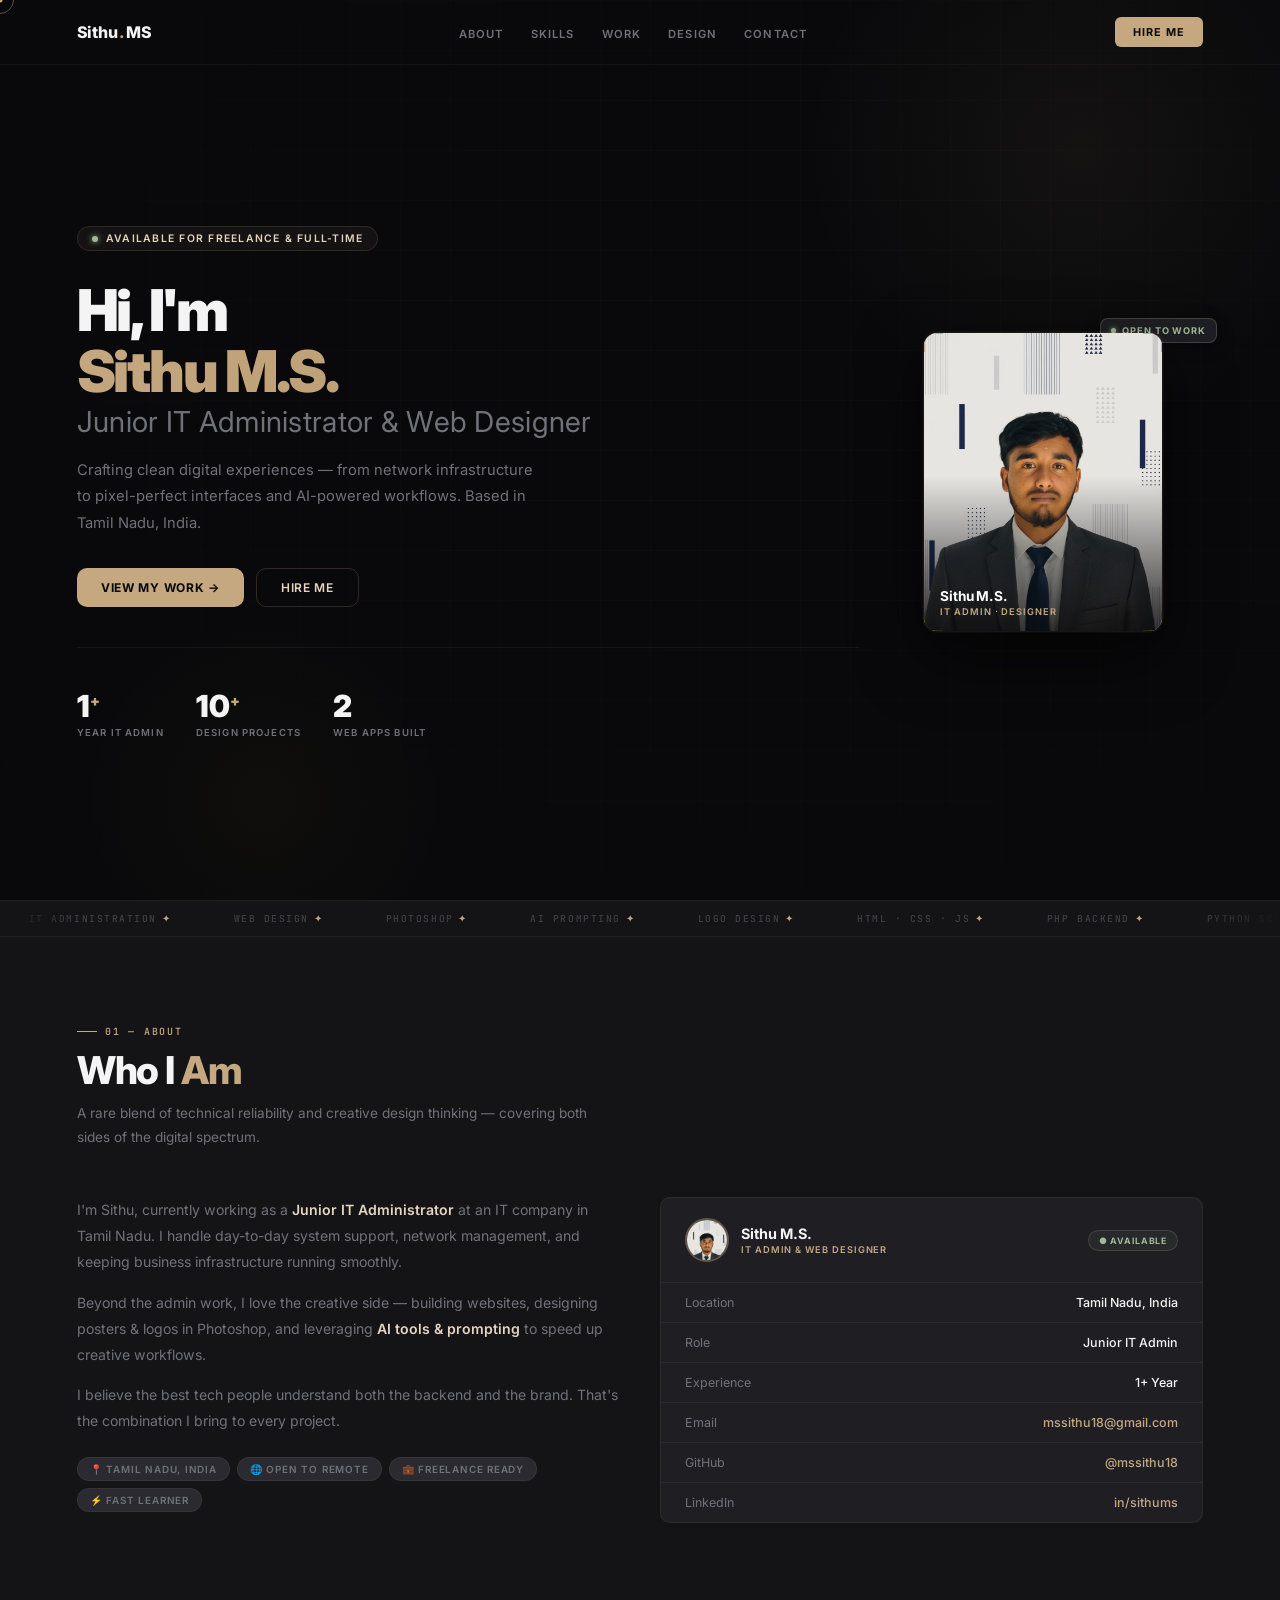
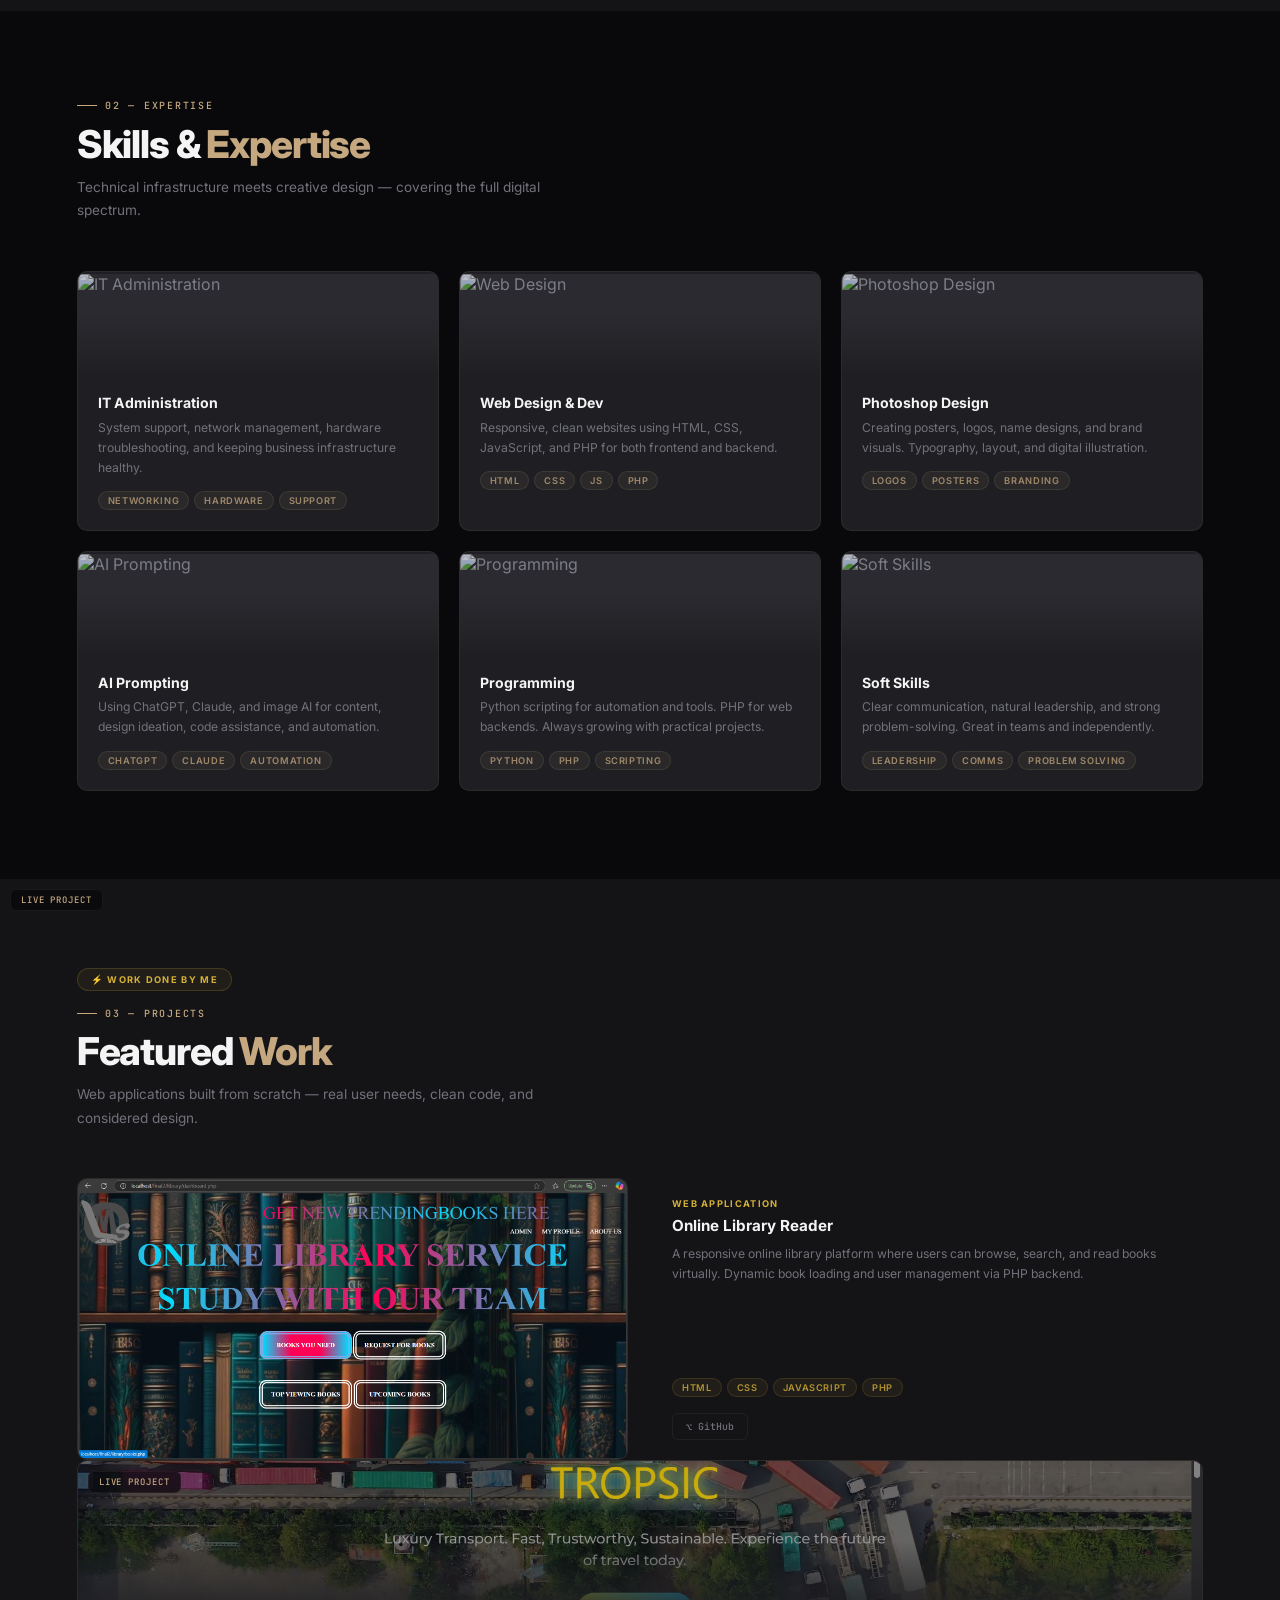
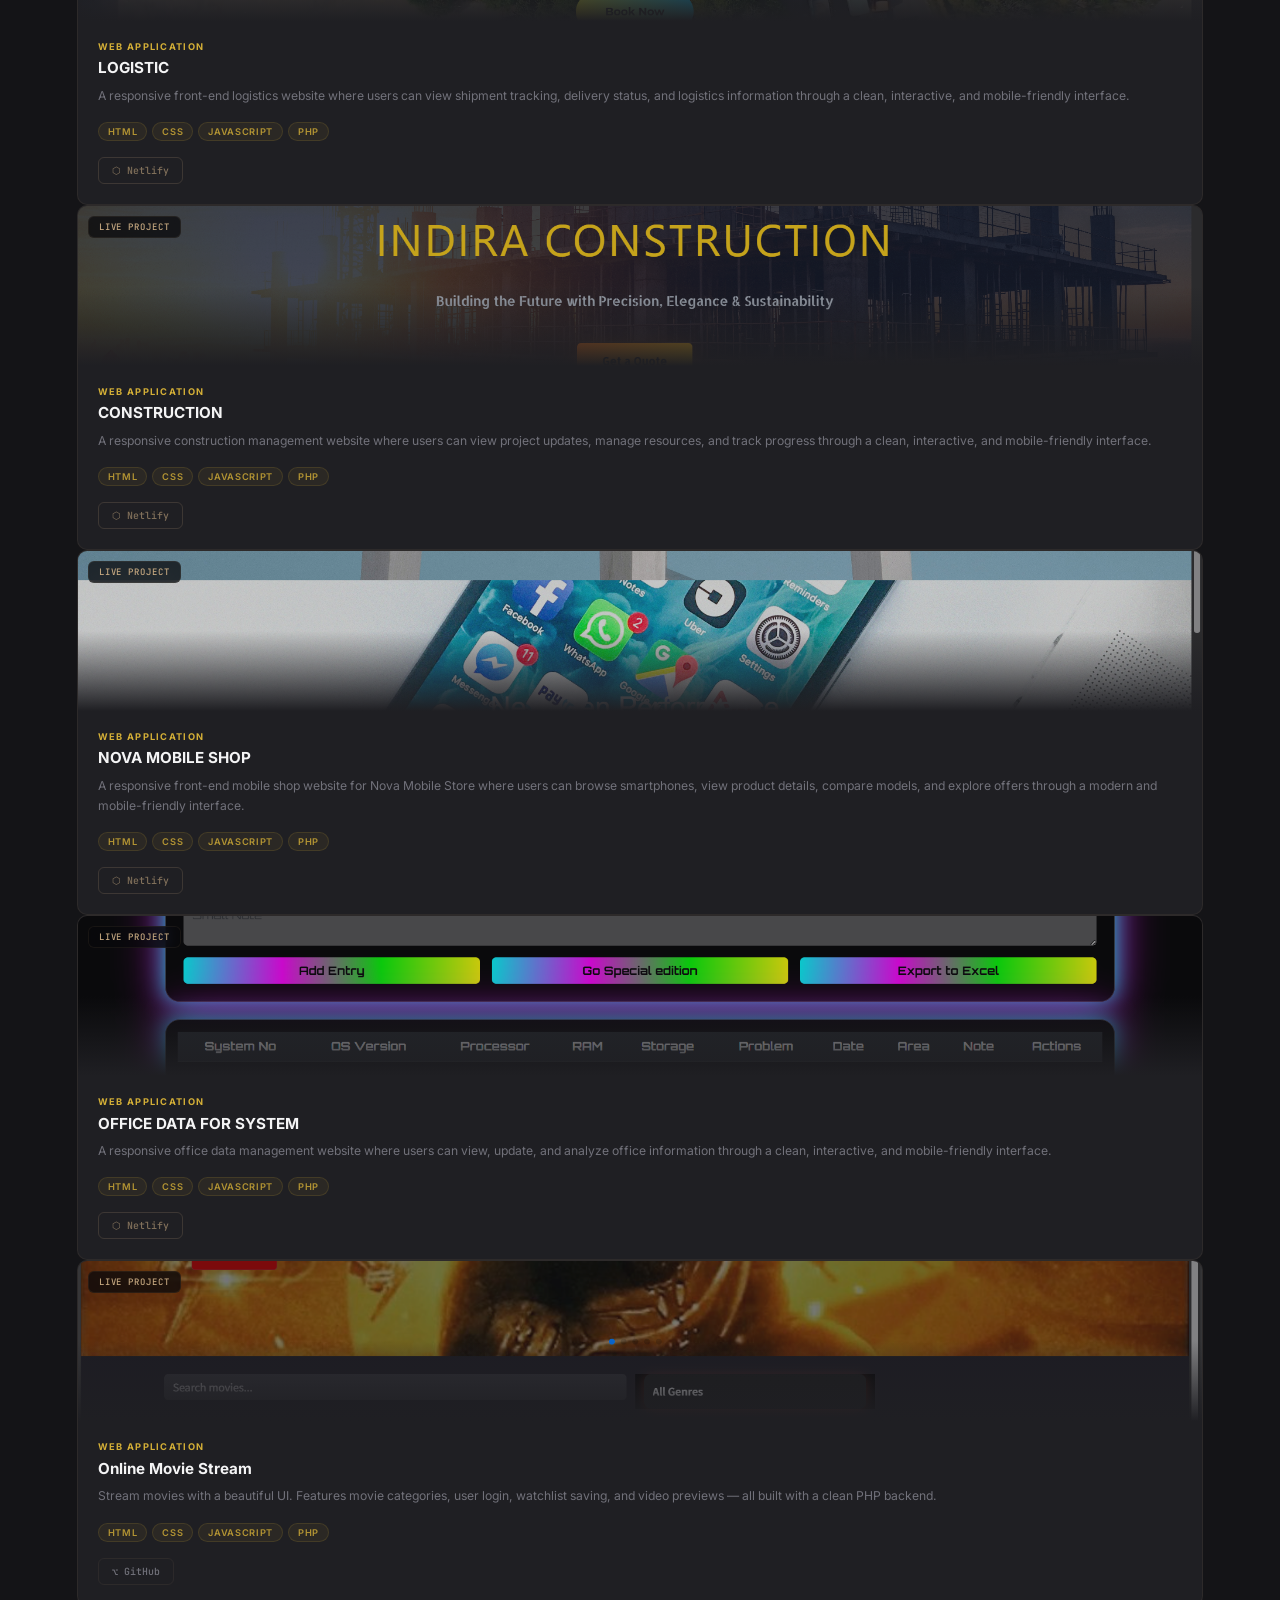
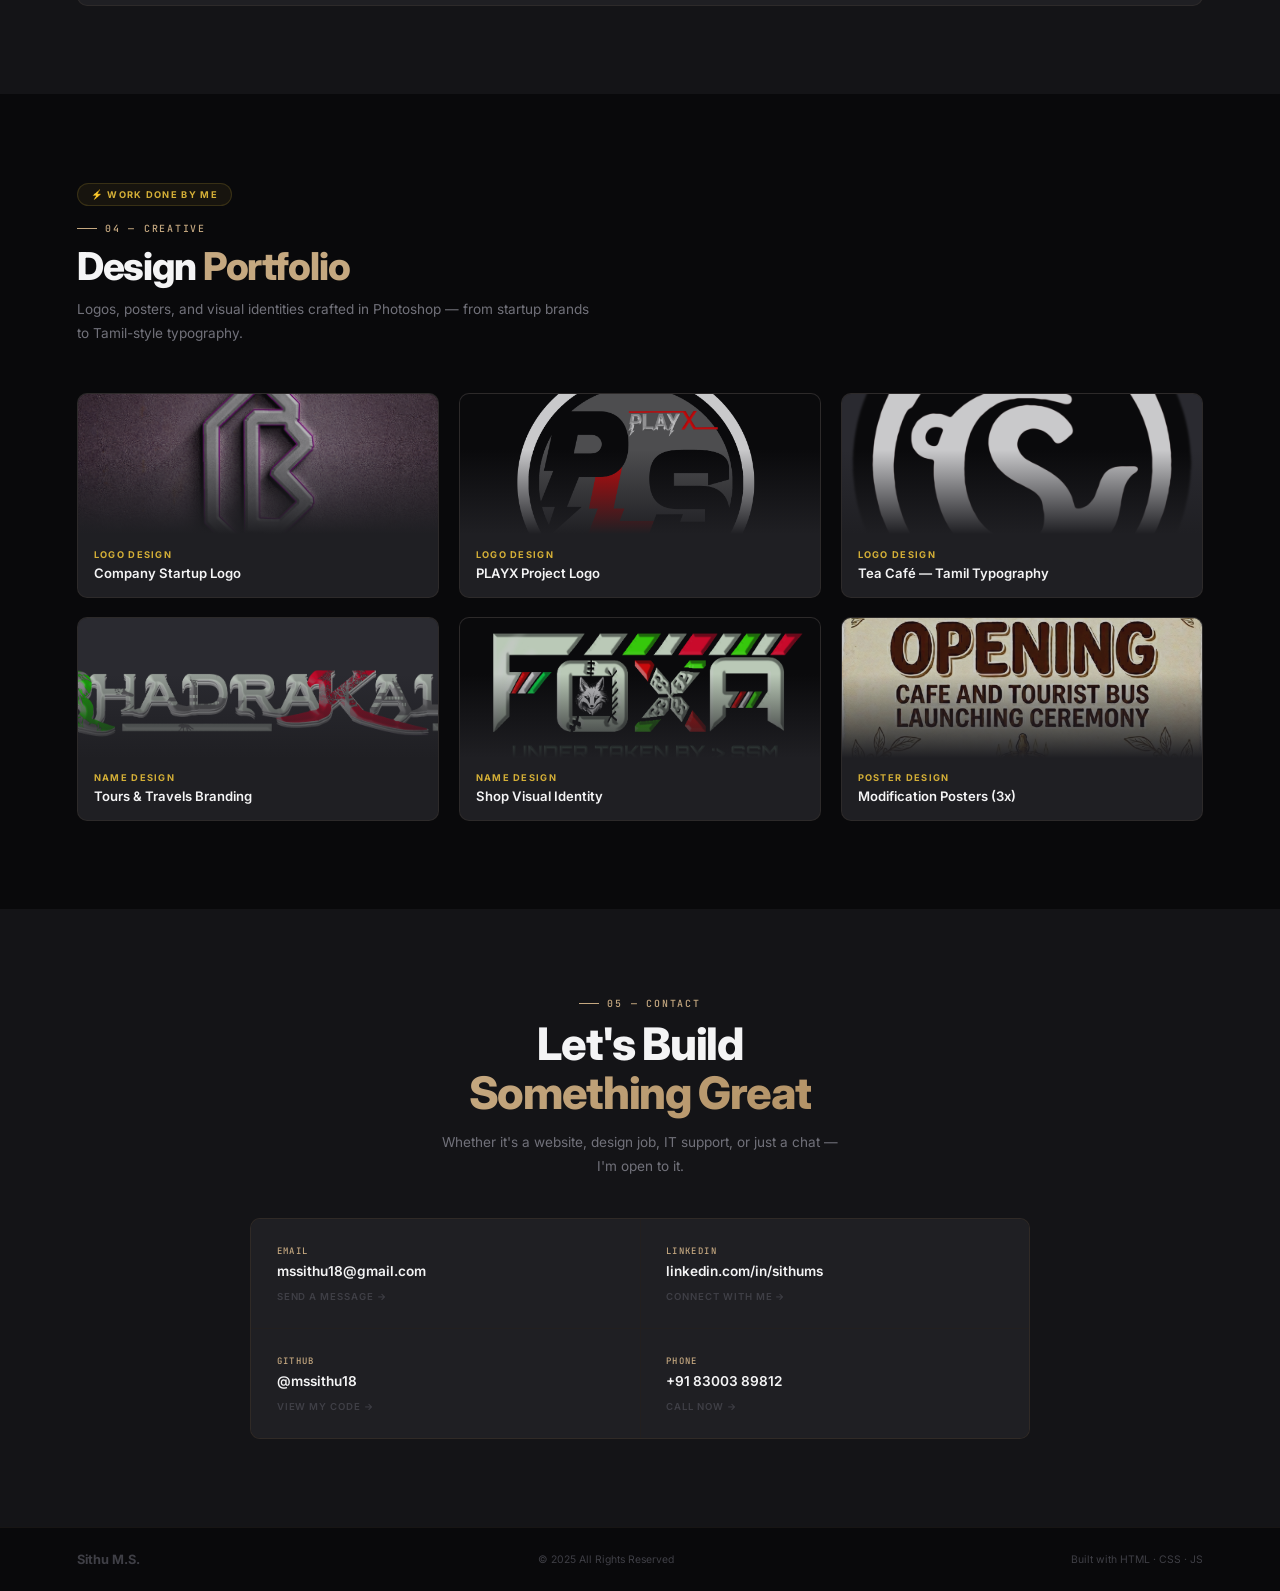
==== commit eb75d941: "Add files via upload" ====
--- a/index.html
+++ b/index.html
@@ -916,9 +916,9 @@
     </div>
     <div class="pj-grid">
 
-      <div class="pj-card rv">
+      <div class="pj-card rv"
         <div class="pj-img">
-          <img src="../new port/img/ol.png" alt="Online Library"/>
+          <img src="../img/ol.png" alt="Online Library"/>
           <span class="pj-img-icon"></span>
           <span class="pj-img-label">Live Project</span>
         </div>
@@ -936,7 +936,7 @@
 
      <div class="pj-card rv">
         <div class="pj-img">
-          <img src="../new port/img/LOGI.png" alt="Online Library"/>
+          <img src="../img/LOGI.png" alt="Online Library"/>
           <span class="pj-img-icon"></span>
           <span class="pj-img-label">Live Project</span>
         </div>
@@ -953,7 +953,7 @@
 
            <div class="pj-card rv">
         <div class="pj-img">
-          <img src="../new port/img/DEVLOP.png" alt="Online Library"/>
+          <img src="../img/DEVLOP.png" alt="Online Library"/>
           <span class="pj-img-icon"></span>
           <span class="pj-img-label">Live Project</span>
         </div>
@@ -971,7 +971,7 @@
 
            <div class="pj-card rv">
         <div class="pj-img">
-          <img src="../new port/img/NOVA.png" alt="Online Library"/>
+          <img src="../img/NOVA.png" alt="Online Library"/>
           <span class="pj-img-icon"></span>
           <span class="pj-img-label">Live Project</span>
         </div>
@@ -987,7 +987,7 @@
       </div>
            <div class="pj-card rv">
         <div class="pj-img">
-          <img src="../new port/img/OFFICE.png" alt="Online Library"/>
+          <img src="../img/OFFICE.png" alt="Online Library"/>
           <span class="pj-img-icon"></span>
           <span class="pj-img-label">Live Project</span>
         </div>
@@ -1005,7 +1005,7 @@
       
       <div class="pj-card rv">
         <div class="pj-img">
-          <img src="../new port/img/om.png" alt="Movie Stream"/>
+          <img src="../img/om.png" alt="Movie Stream"/>
           <span class="pj-img-icon"></span>
           <span class="pj-img-label">Live Project</span>
         </div>
@@ -1037,7 +1037,7 @@
 
       <div class="dg-card rv">
         <div class="dg-img">
-          <img src="../new port/img/logoa.jpg" alt="Travel Logo"/>
+          <img src="../img/logoa.jpg" alt="Travel Logo"/>
           <span class="dg-img-icon"></span>
         </div>
         <div class="dg-body"><div class="dg-cat">Logo Design</div><div class="dg-name">Company Startup Logo</div></div>
@@ -1045,7 +1045,7 @@
 
       <div class="dg-card rv">
         <div class="dg-img">
-          <img src="../new port/img/plays.png" alt="Game Logo"/>
+          <img src="../img/plays.png" alt="Game Logo"/>
           <span class="dg-img-icon"></span>
         </div>
         <div class="dg-body"><div class="dg-cat">Logo Design</div><div class="dg-name">PLAYX Project Logo</div></div>
@@ -1053,7 +1053,7 @@
 
       <div class="dg-card rv">
         <div class="dg-img">
-          <img src="../new port/img/l3.png" alt="Tea Cafe"/>
+          <img src="../img/l3.png" alt="Tea Cafe"/>
           <span class="dg-img-icon"></span>
         </div>
         <div class="dg-body"><div class="dg-cat">Logo Design</div><div class="dg-name">Tea Café — Tamil Typography</div></div>
@@ -1061,7 +1061,7 @@
 
       <div class="dg-card rv">
         <div class="dg-img">
-          <img src="../new port/img/travel.png" alt="Tours Branding"/>
+          <img src="../img/travel.png" alt="Tours Branding"/>
           <span class="dg-img-icon"></span>
         </div>
         <div class="dg-body"><div class="dg-cat">Name Design</div><div class="dg-name">Tours &amp; Travels Branding</div></div>
@@ -1069,7 +1069,7 @@
 
       <div class="dg-card rv">
         <div class="dg-img">
-          <img src="../new port/img/shop.jpg" alt="Shop Identity"/>
+          <img src="../img/shop.jpg" alt="Shop Identity"/>
           <span class="dg-img-icon"></span>
         </div>
         <div class="dg-body"><div class="dg-cat">Name Design</div><div class="dg-name">Shop Visual Identity</div></div>
@@ -1077,7 +1077,7 @@
 
       <div class="dg-card rv">
         <div class="dg-img">
-          <img src="../new port/img/poster.png" alt="Poster Design"/>
+          <img src="../img/poster.png" alt="Poster Design"/>
           <span class="dg-img-icon"></span>
         </div>
         <div class="dg-body"><div class="dg-cat">Poster Design</div><div class="dg-name">Modification Posters (3x)</div></div>
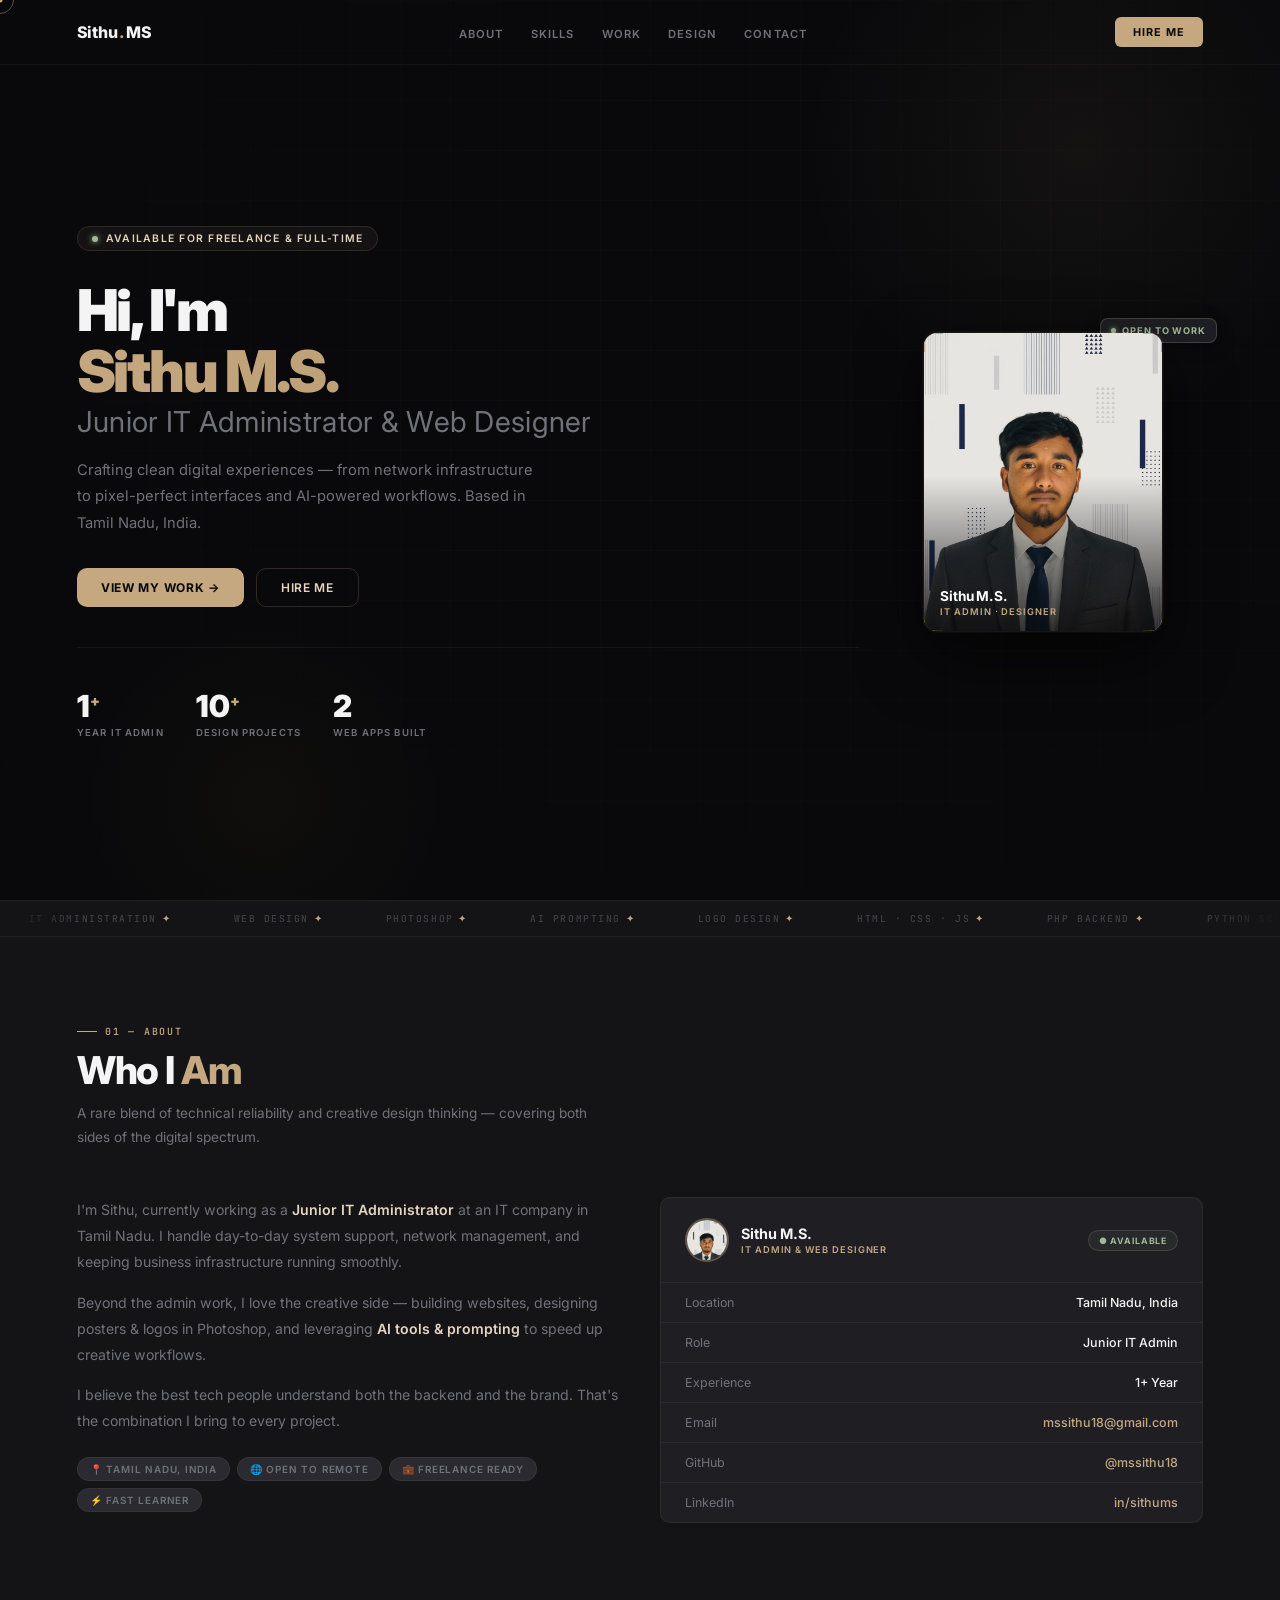
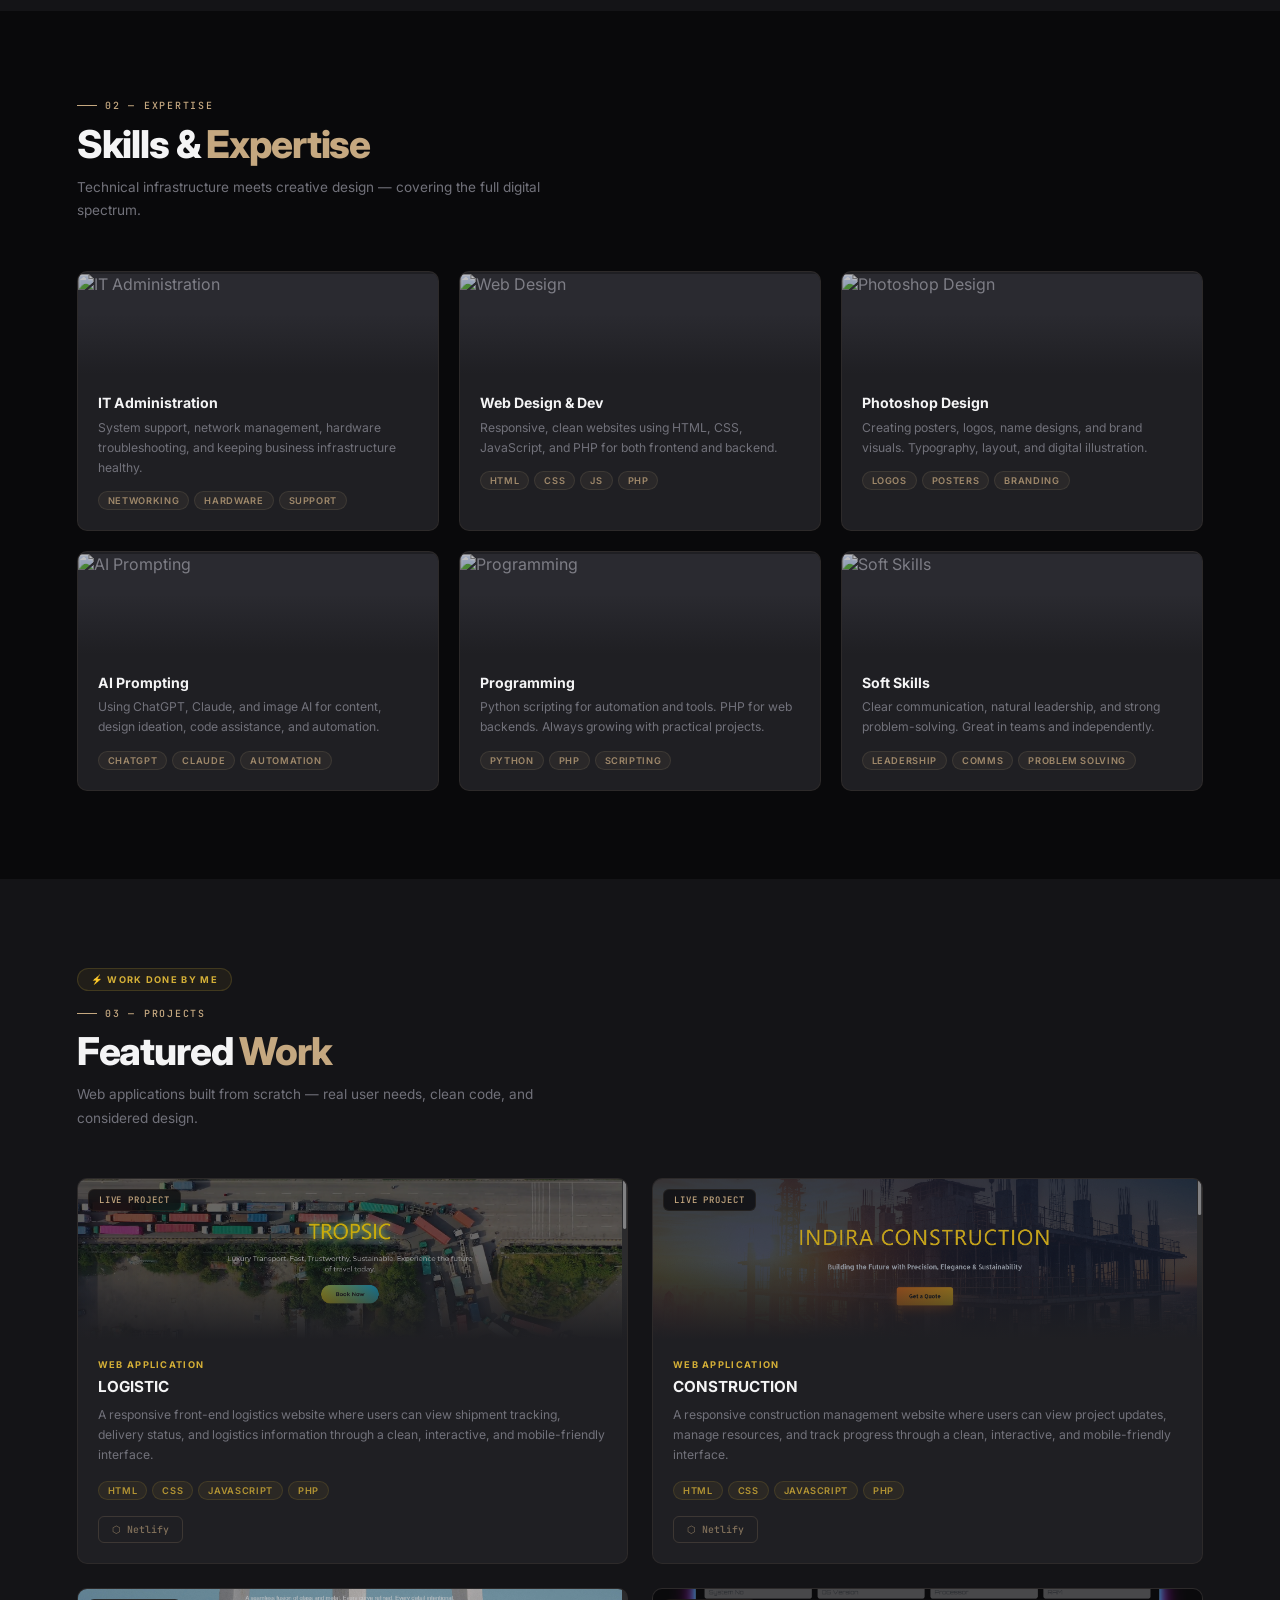
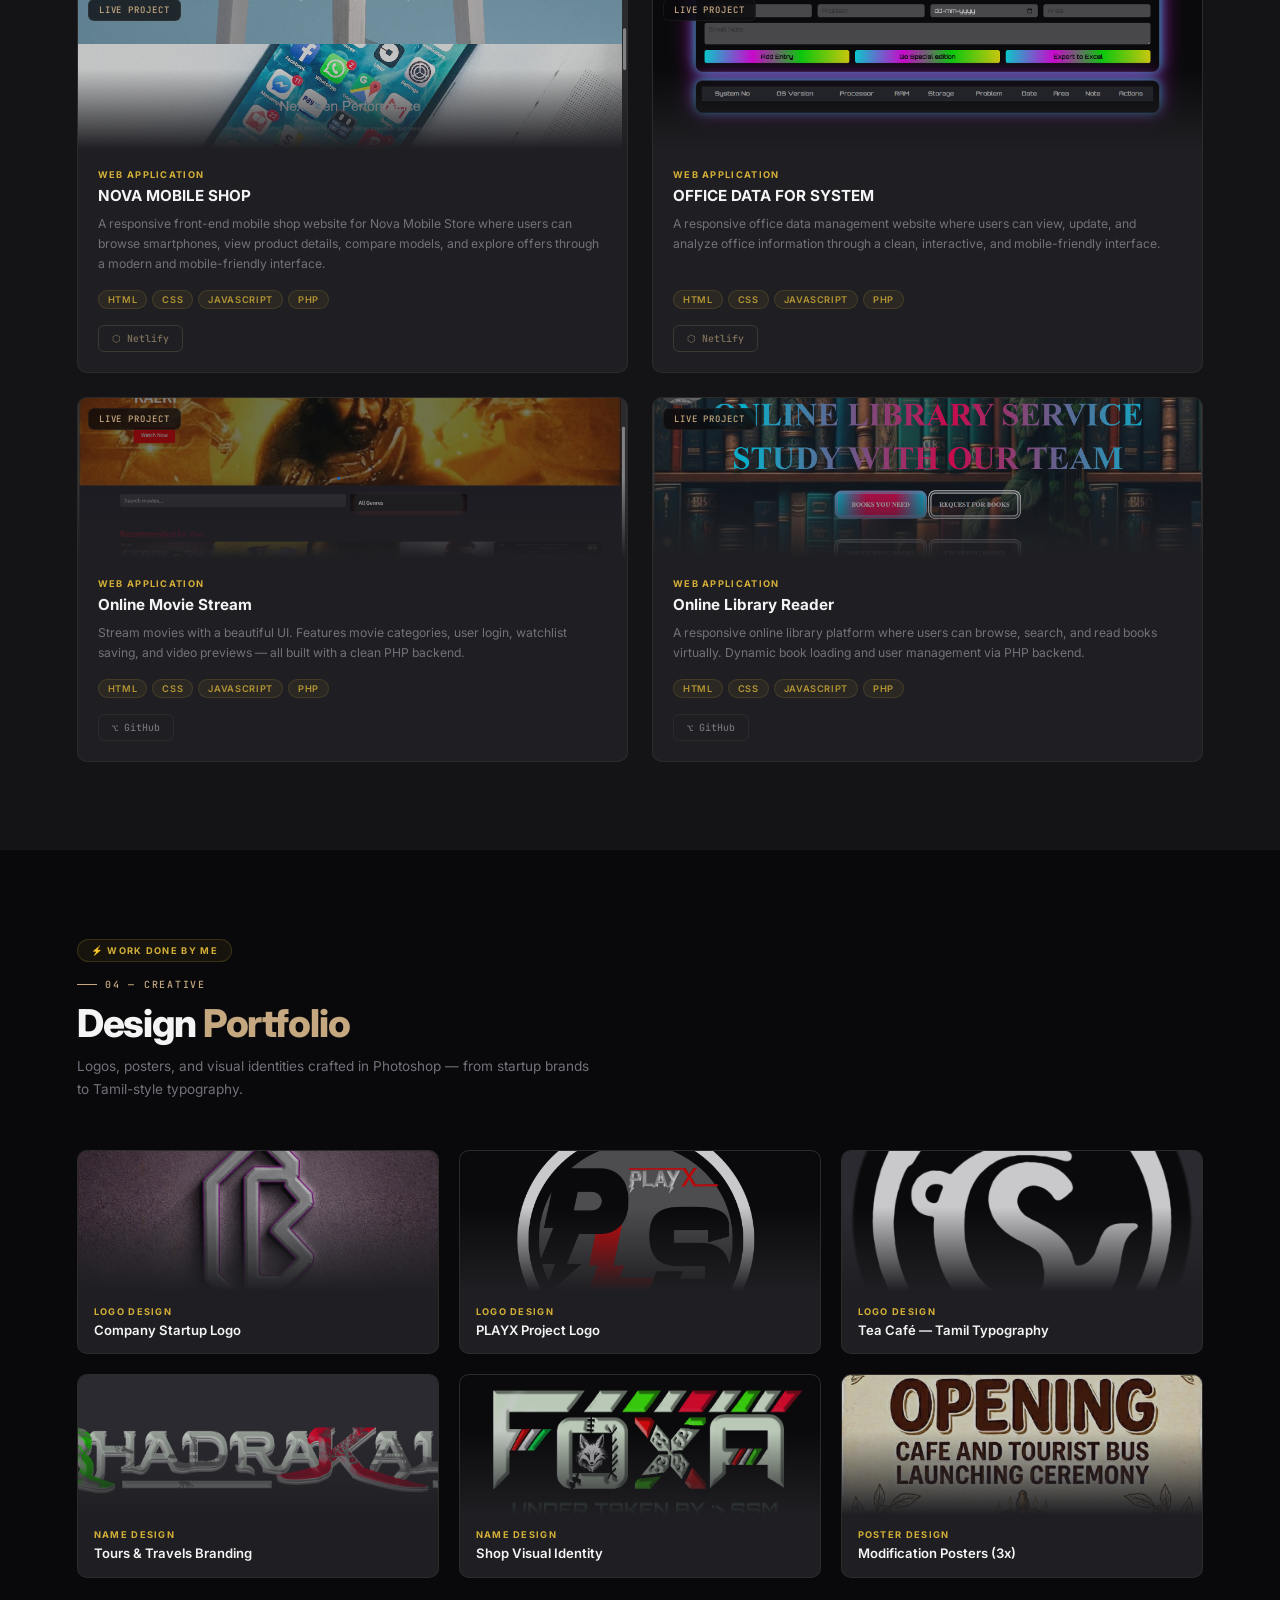
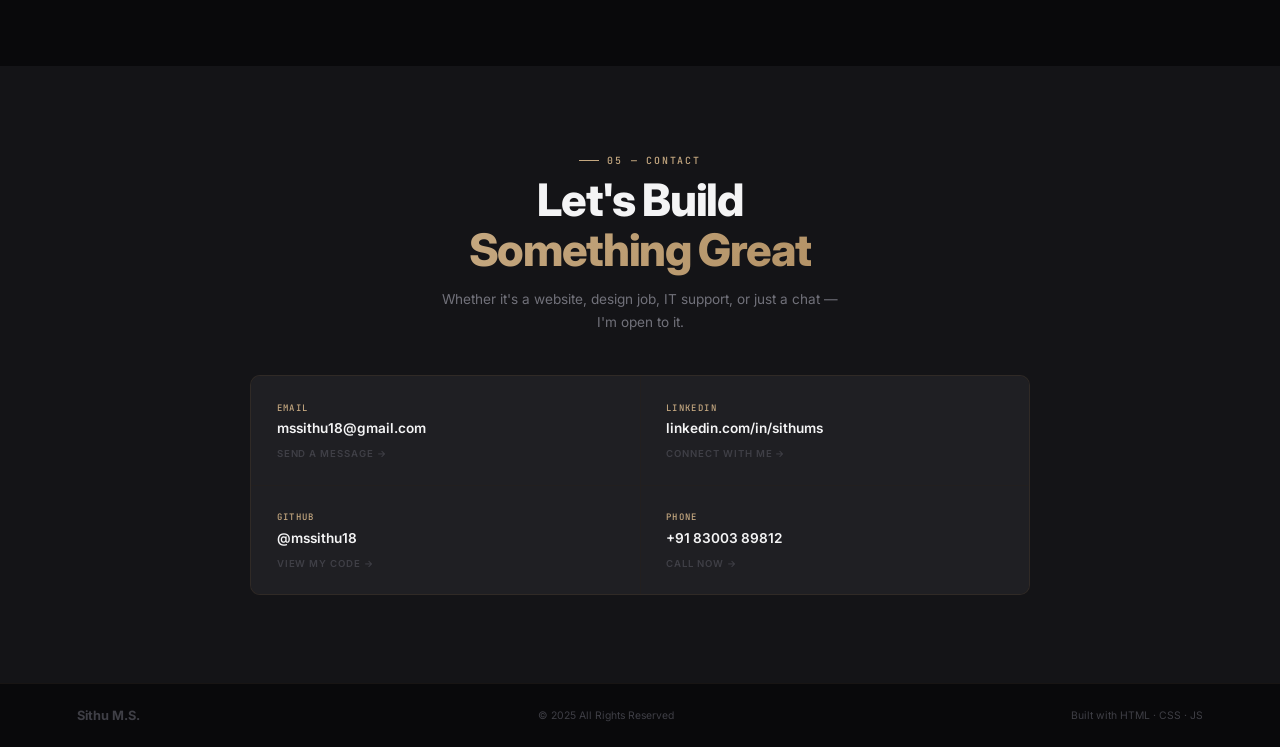
==== commit ae29307f: "Add files via upload" ====
--- a/index.html
+++ b/index.html
@@ -914,9 +914,98 @@
       <h2 class="sec-title">Featured <span>Work</span></h2>
       <p class="sec-sub">Web applications built from scratch — real user needs, clean code, and considered design.</p>
     </div>
-    <div class="pj-grid">
-
-      <div class="pj-card rv"
+  
+
+
+<div class="pj-grid">
+     <div class="pj-card rv">
+        <div class="pj-img">
+          <img src="../img/LOGI.png" alt="Online Library"/>
+          <span class="pj-img-icon"></span>
+          <span class="pj-img-label">Live Project</span>
+        </div>
+        <div class="pj-body">
+          <div class="pj-type">Web Application</div>
+          <div class="pj-name">LOGISTIC</div>
+          <div class="pj-desc">A responsive front-end logistics website where users can view shipment tracking, delivery status, and logistics information through a clean, interactive, and mobile-friendly interface.</div>
+          <div class="pj-stack"><span class="pj-tag">HTML</span><span class="pj-tag">CSS</span><span class="pj-tag">JavaScript</span><span class="pj-tag">PHP</span></div>
+          <div class="pj-links">
+            <a href="https://logisticstropsic.netlify.app/" class="pj-link nl">⬡ Netlify</a>
+          </div>
+        </div>
+      </div>
+
+           <div class="pj-card rv">
+        <div class="pj-img">
+          <img src="../img/DEVLOP.png" alt="Online Library"/>
+          <span class="pj-img-icon"></span>
+          <span class="pj-img-label">Live Project</span>
+        </div>
+        <div class="pj-body">
+          <div class="pj-type">Web Application</div>
+          <div class="pj-name">CONSTRUCTION</div>
+          <div class="pj-desc">A responsive construction management website where users can view project updates, manage resources, and track progress through a clean, interactive, and mobile-friendly interface.</div>
+          <div class="pj-stack"><span class="pj-tag">HTML</span><span class="pj-tag">CSS</span><span class="pj-tag">JavaScript</span><span class="pj-tag">PHP</span></div>
+          <div class="pj-links">
+            <a href="https://indiraconstruction.netlify.app/" class="pj-link nl">⬡ Netlify</a>
+          </div>
+        </div>
+      </div>
+
+
+           <div class="pj-card rv">
+        <div class="pj-img">
+          <img src="../img/NOVA.png" alt="Online Library"/>
+          <span class="pj-img-icon"></span>
+          <span class="pj-img-label">Live Project</span>
+        </div>
+        <div class="pj-body">
+          <div class="pj-type">Web Application</div>
+          <div class="pj-name">NOVA MOBILE SHOP</div>
+          <div class="pj-desc">A responsive front-end mobile shop website for Nova Mobile Store where users can browse smartphones, view product details, compare models, and explore offers through a modern and mobile-friendly interface.</div>
+          <div class="pj-stack"><span class="pj-tag">HTML</span><span class="pj-tag">CSS</span><span class="pj-tag">JavaScript</span><span class="pj-tag">PHP</span></div>
+          <div class="pj-links">
+            <a href="https://novaprodemo.netlify.app/" class="pj-link nl">⬡ Netlify</a>
+          </div>
+        </div>
+      </div>
+           <div class="pj-card rv">
+        <div class="pj-img">
+          <img src="../img/OFFICE.png" alt="Online Library"/>
+          <span class="pj-img-icon"></span>
+          <span class="pj-img-label">Live Project</span>
+        </div>
+        <div class="pj-body">
+          <div class="pj-type">Web Application</div>
+          <div class="pj-name">OFFICE DATA FOR SYSTEM</div>
+          <div class="pj-desc">A responsive office data management website where users can view, update, and analyze office information through a clean, interactive, and mobile-friendly interface.</div>
+          <div class="pj-stack"><span class="pj-tag">HTML</span><span class="pj-tag">CSS</span><span class="pj-tag">JavaScript</span><span class="pj-tag">PHP</span></div>
+          <div class="pj-links">
+            <a href="https://officedata.netlify.app/" class="pj-link nl">⬡ Netlify</a>
+          </div>
+        </div>
+      </div>
+
+      
+      <div class="pj-card rv">
+        <div class="pj-img">
+          <img src="../img/om.png" alt="Movie Stream"/>
+          <span class="pj-img-icon"></span>
+          <span class="pj-img-label">Live Project</span>
+        </div>
+        <div class="pj-body">
+          <div class="pj-type">Web Application</div>
+          <div class="pj-name">Online Movie Stream</div>
+          <div class="pj-desc">Stream movies with a beautiful UI. Features movie categories, user login, watchlist saving, and video previews — all built with a clean PHP backend.</div>
+          <div class="pj-stack"><span class="pj-tag">HTML</span><span class="pj-tag">CSS</span><span class="pj-tag">JavaScript</span><span class="pj-tag">PHP</span></div>
+          <div class="pj-links">
+            <a href="https://github.com/mssithu18/online-movie" target="_blank" class="pj-link">⌥ GitHub</a>
+          </div>
+        </div>
+      </div>
+
+
+      <div class="pj-card rv">
         <div class="pj-img">
           <img src="../img/ol.png" alt="Online Library"/>
           <span class="pj-img-icon"></span>
@@ -932,94 +1021,7 @@
           </div>
         </div>
       </div>
-
-
-     <div class="pj-card rv">
-        <div class="pj-img">
-          <img src="../img/LOGI.png" alt="Online Library"/>
-          <span class="pj-img-icon"></span>
-          <span class="pj-img-label">Live Project</span>
-        </div>
-        <div class="pj-body">
-          <div class="pj-type">Web Application</div>
-          <div class="pj-name">LOGISTIC</div>
-          <div class="pj-desc">A responsive front-end logistics website where users can view shipment tracking, delivery status, and logistics information through a clean, interactive, and mobile-friendly interface.</div>
-          <div class="pj-stack"><span class="pj-tag">HTML</span><span class="pj-tag">CSS</span><span class="pj-tag">JavaScript</span><span class="pj-tag">PHP</span></div>
-          <div class="pj-links">
-            <a href="https://logisticstropsic.netlify.app/" class="pj-link nl">⬡ Netlify</a>
-          </div>
-        </div>
-      </div>
-
-           <div class="pj-card rv">
-        <div class="pj-img">
-          <img src="../img/DEVLOP.png" alt="Online Library"/>
-          <span class="pj-img-icon"></span>
-          <span class="pj-img-label">Live Project</span>
-        </div>
-        <div class="pj-body">
-          <div class="pj-type">Web Application</div>
-          <div class="pj-name">CONSTRUCTION</div>
-          <div class="pj-desc">A responsive construction management website where users can view project updates, manage resources, and track progress through a clean, interactive, and mobile-friendly interface.</div>
-          <div class="pj-stack"><span class="pj-tag">HTML</span><span class="pj-tag">CSS</span><span class="pj-tag">JavaScript</span><span class="pj-tag">PHP</span></div>
-          <div class="pj-links">
-            <a href="https://indiraconstruction.netlify.app/" class="pj-link nl">⬡ Netlify</a>
-          </div>
-        </div>
-      </div>
-
-
-           <div class="pj-card rv">
-        <div class="pj-img">
-          <img src="../img/NOVA.png" alt="Online Library"/>
-          <span class="pj-img-icon"></span>
-          <span class="pj-img-label">Live Project</span>
-        </div>
-        <div class="pj-body">
-          <div class="pj-type">Web Application</div>
-          <div class="pj-name">NOVA MOBILE SHOP</div>
-          <div class="pj-desc">A responsive front-end mobile shop website for Nova Mobile Store where users can browse smartphones, view product details, compare models, and explore offers through a modern and mobile-friendly interface.</div>
-          <div class="pj-stack"><span class="pj-tag">HTML</span><span class="pj-tag">CSS</span><span class="pj-tag">JavaScript</span><span class="pj-tag">PHP</span></div>
-          <div class="pj-links">
-            <a href="https://novaprodemo.netlify.app/" class="pj-link nl">⬡ Netlify</a>
-          </div>
-        </div>
-      </div>
-           <div class="pj-card rv">
-        <div class="pj-img">
-          <img src="../img/OFFICE.png" alt="Online Library"/>
-          <span class="pj-img-icon"></span>
-          <span class="pj-img-label">Live Project</span>
-        </div>
-        <div class="pj-body">
-          <div class="pj-type">Web Application</div>
-          <div class="pj-name">OFFICE DATA FOR SYSTEM</div>
-          <div class="pj-desc">A responsive office data management website where users can view, update, and analyze office information through a clean, interactive, and mobile-friendly interface.</div>
-          <div class="pj-stack"><span class="pj-tag">HTML</span><span class="pj-tag">CSS</span><span class="pj-tag">JavaScript</span><span class="pj-tag">PHP</span></div>
-          <div class="pj-links">
-            <a href="https://officedata.netlify.app/" class="pj-link nl">⬡ Netlify</a>
-          </div>
-        </div>
-      </div>
-
       
-      <div class="pj-card rv">
-        <div class="pj-img">
-          <img src="../img/om.png" alt="Movie Stream"/>
-          <span class="pj-img-icon"></span>
-          <span class="pj-img-label">Live Project</span>
-        </div>
-        <div class="pj-body">
-          <div class="pj-type">Web Application</div>
-          <div class="pj-name">Online Movie Stream</div>
-          <div class="pj-desc">Stream movies with a beautiful UI. Features movie categories, user login, watchlist saving, and video previews — all built with a clean PHP backend.</div>
-          <div class="pj-stack"><span class="pj-tag">HTML</span><span class="pj-tag">CSS</span><span class="pj-tag">JavaScript</span><span class="pj-tag">PHP</span></div>
-          <div class="pj-links">
-            <a href="https://github.com/mssithu18/online-movie" target="_blank" class="pj-link">⌥ GitHub</a>
-          </div>
-        </div>
-      </div>
-
     </div>
   </div>
 </section>
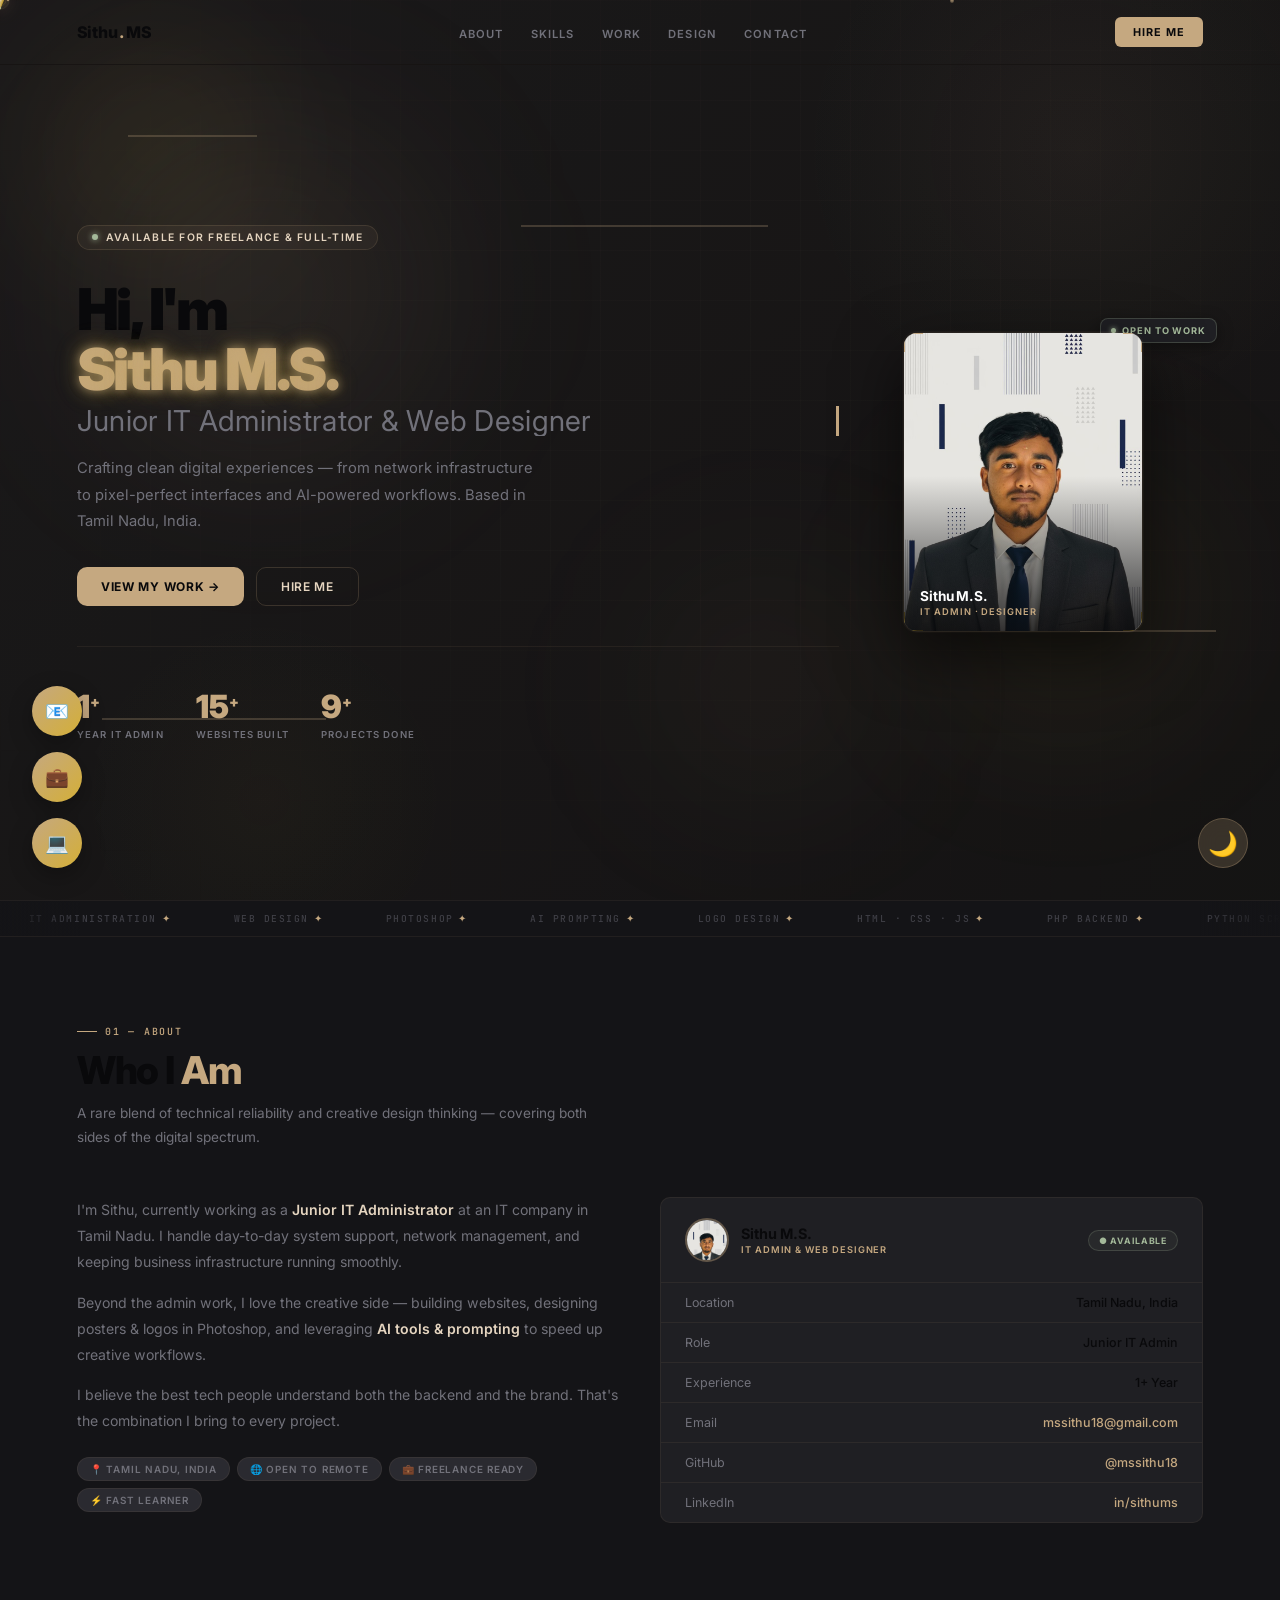
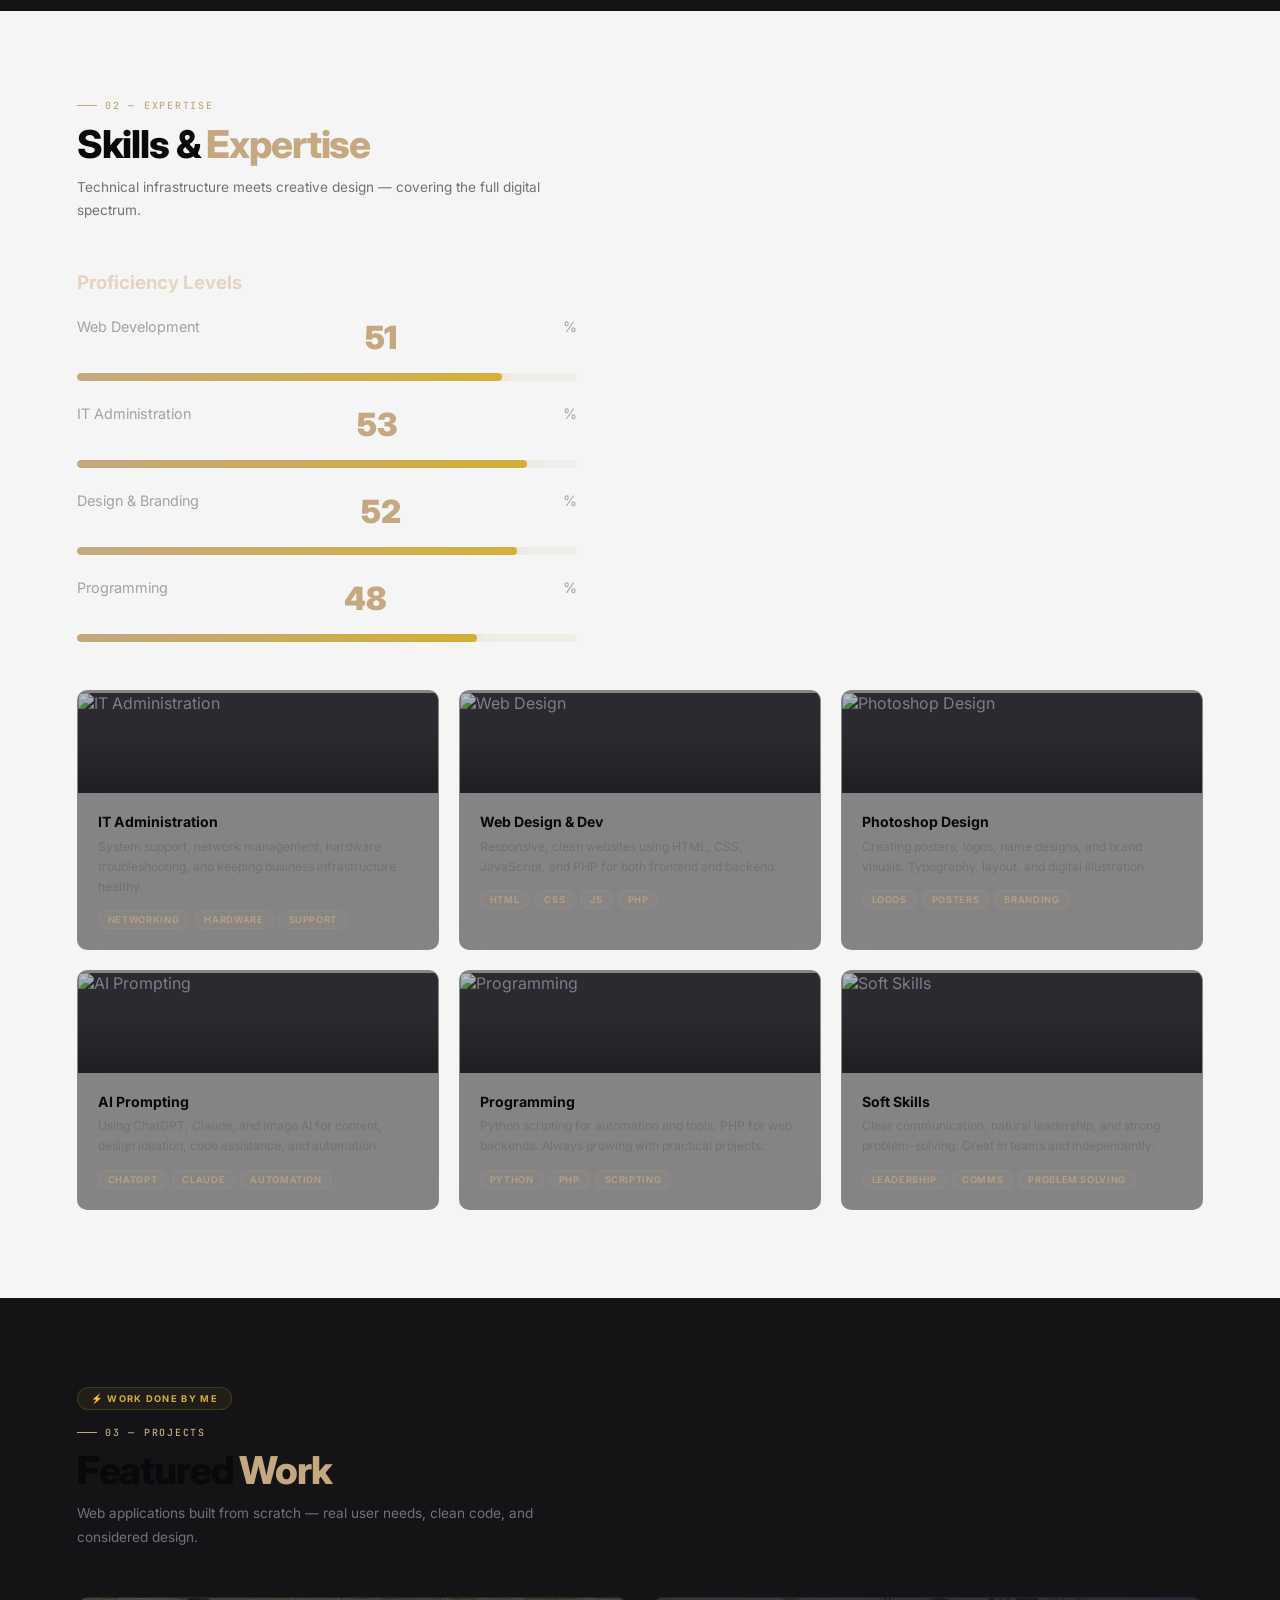
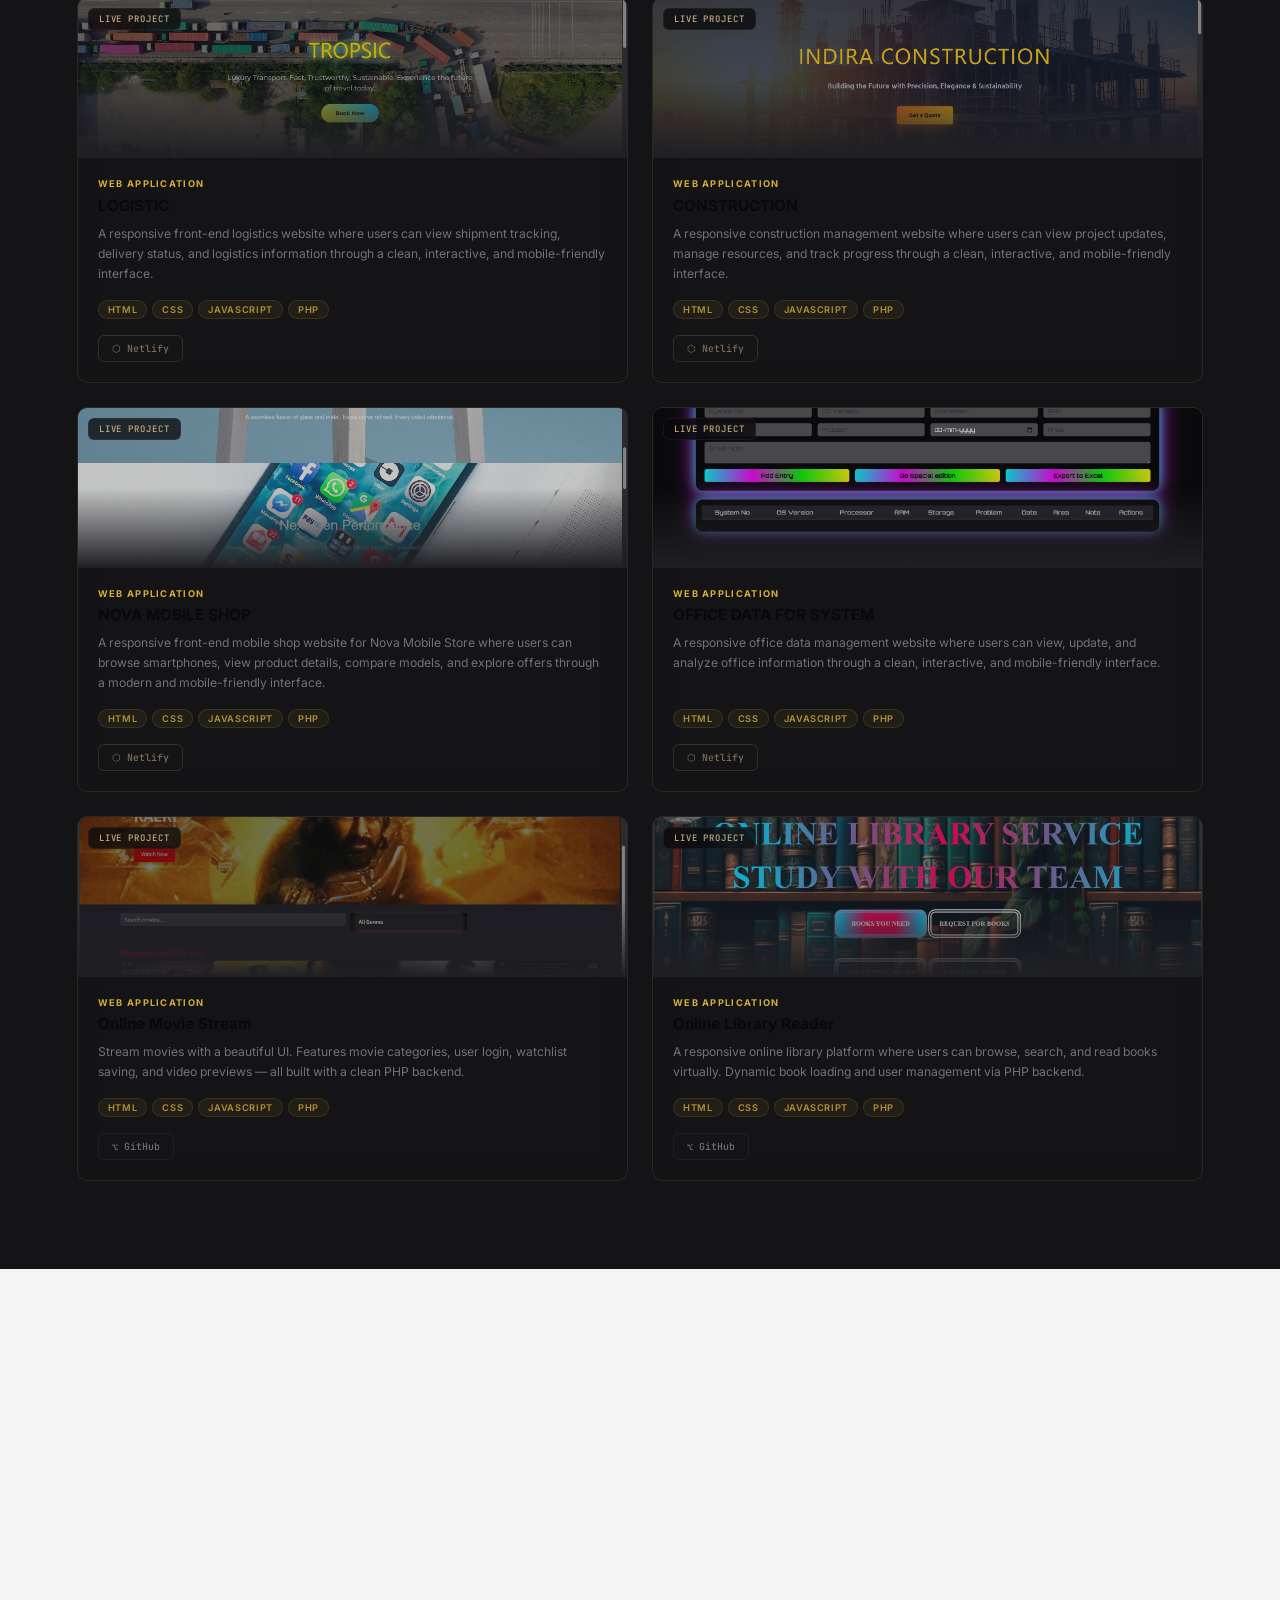
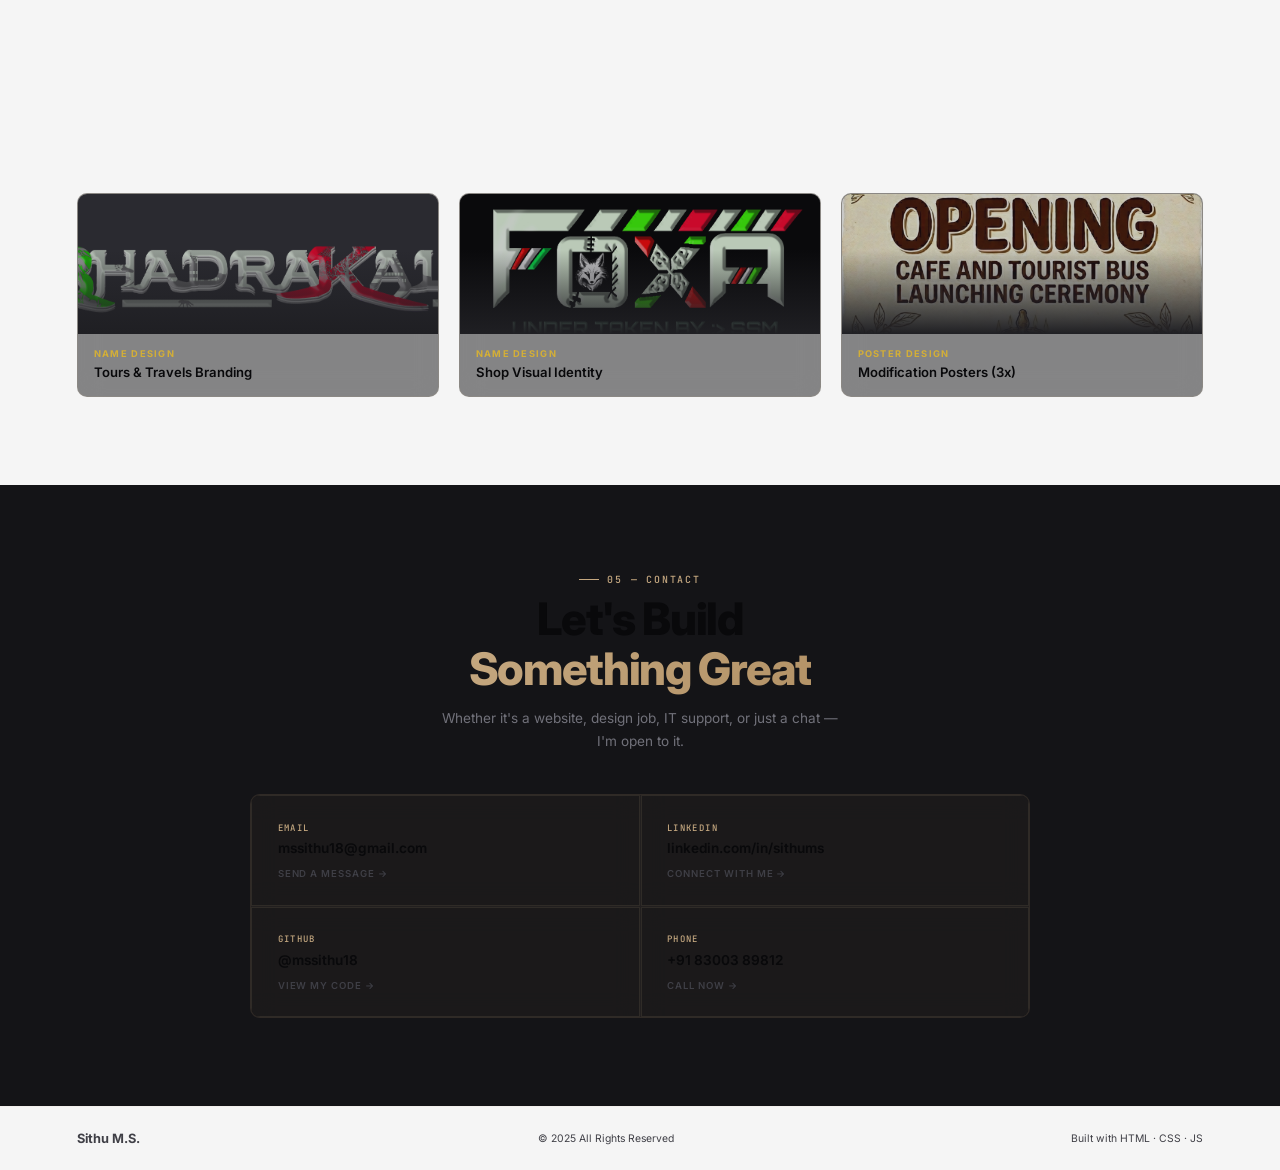
==== commit 0aeee654: "Add files via upload" ====
--- a/index.html
+++ b/index.html
@@ -59,22 +59,153 @@
 ::-webkit-scrollbar-thumb{background:var(--muted2);border-radius:2px;}
 
 /* ────────────────────────────────────────────
-   CUSTOM CURSOR
+   CUSTOM CURSOR - CAR ANIMATION
 ──────────────────────────────────────────── */
-#cur-dot{
-  position:fixed;width:5px;height:5px;
-  background:var(--blue);border-radius:50%;
+#car-cursor{
+  position:fixed;width:40px;height:24px;
   pointer-events:none;z-index:9999;
   transform:translate(-50%,-50%);
-}
-#cur-ring{
-  position:fixed;width:28px;height:28px;
-  border:1px solid rgba(197,168,128,.45);
-  border-radius:50%;pointer-events:none;z-index:9998;
-  transform:translate(-50%,-50%);
-  transition:width .3s var(--ease),height .3s var(--ease),border-color .3s;
-}
-@media(hover:none){#cur-dot,#cur-ring{display:none;}}
+  filter:drop-shadow(0 0 8px rgba(197,168,128,.4));
+}
+#car-cursor svg{
+  width:100%;height:100%;filter:drop-shadow(0 2px 4px rgba(0,0,0,.3));
+}
+#car-cursor.active{filter:drop-shadow(0 0 12px rgba(212,175,55,.6));}
+@media(hover:none){#car-cursor{display:none;}}
+
+/* ────────────────────────────────────────────
+   BACKGROUND EFFECTS
+──────────────────────────────────────────── */
+.bg-particles{
+  position:fixed;inset:0;pointer-events:none;z-index:1;
+  overflow:hidden;
+}
+.particle{
+  position:absolute;border-radius:50%;
+  background:radial-gradient(circle,rgba(197,168,128,.8),rgba(197,168,128,.1));
+  animation:float-particle linear infinite;
+}
+@keyframes float-particle{
+  0%{opacity:1;transform:translateY(-100vh) translateX(var(--tx));}
+  100%{opacity:0;transform:translateY(100vh) translateX(calc(var(--tx) + 30px));}
+}
+.road-line{
+  position:absolute;width:2px;height:80px;
+  background:linear-gradient(to bottom,rgba(197,168,128,.3),transparent);
+  animation:road-move linear infinite;
+}
+@keyframes road-move{
+  0%{transform:translateY(-100px);opacity:1;}
+  100%{transform:translateY(calc(100vh + 100px));opacity:0;}
+}
+.star-burst{
+  position:absolute;width:4px;height:4px;
+  background:var(--blue);
+  border-radius:50%;
+  animation:burst ease-out forwards;
+}
+@keyframes burst{
+  0%{transform:scale(1) translate(0,0);opacity:1;}
+  100%{transform:scale(0) translate(var(--bx),var(--by));opacity:0;}
+}
+
+/* Animated Background Gradients */
+body::before{
+  content:'';position:fixed;inset:0;pointer-events:none;z-index:0;
+  background:linear-gradient(135deg,
+    rgba(197,168,128,0.08) 0%,
+    rgba(212,175,55,0.04) 25%,
+    rgba(181,146,102,0.06) 50%,
+    rgba(197,168,128,0.08) 75%,
+    rgba(212,175,55,0.04) 100%);
+  background-size:400% 400%;
+  animation:gradient-shift 15s ease infinite;
+}
+
+@keyframes gradient-shift{
+  0%{background-position:0% 50%;}
+  50%{background-position:100% 50%;}
+  100%{background-position:0% 50%;}
+}
+
+/* Floating Orbs */
+.bg-orb{
+  position:fixed;border-radius:50%;pointer-events:none;z-index:0;
+  filter:blur(80px);
+}
+.orb-1{
+  width:400px;height:400px;top:10%;left:5%;
+  background:radial-gradient(circle,rgba(197,168,128,0.15),transparent);
+  animation:orb-move-1 20s ease-in-out infinite;
+}
+.orb-2{
+  width:300px;height:300px;top:50%;right:5%;
+  background:radial-gradient(circle,rgba(212,175,55,0.12),transparent);
+  animation:orb-move-2 25s ease-in-out infinite;
+}
+.orb-3{
+  width:250px;height:250px;bottom:10%;left:50%;
+  background:radial-gradient(circle,rgba(181,146,102,0.1),transparent);
+  animation:orb-move-3 22s ease-in-out infinite;
+}
+
+@keyframes orb-move-1{
+  0%,100%{transform:translate(0,0);}
+  25%{transform:translate(50px,-40px);}
+  50%{transform:translate(-30px,60px);}
+  75%{transform:translate(40px,30px);}
+}
+
+@keyframes orb-move-2{
+  0%,100%{transform:translate(0,0);}
+  33%{transform:translate(-60px,40px);}
+  66%{transform:translate(50px,-50px);}
+}
+
+@keyframes orb-move-3{
+  0%,100%{transform:translate(0,0);}
+  50%{transform:translate(70px,50px);}
+}
+
+/* Floating Shapes */
+.bg-shape{
+  position:fixed;pointer-events:none;z-index:0;opacity:0.04;
+}
+.shape-line{
+  position:absolute;border:1px solid rgba(197,168,128,0.3);
+}
+.line-1{width:200px;height:1px;top:20%;left:10%;animation:drift 20s linear infinite;}
+.line-2{width:150px;height:1px;top:60%;right:15%;animation:drift 22s linear infinite reverse;}
+.line-3{width:180px;height:1px;bottom:30%;left:40%;animation:drift 18s linear infinite;}
+
+@keyframes drift{
+  0%{transform:translateX(-100%);}
+  100%{transform:translateX(calc(100vw + 100%));}
+}
+
+/* Pulse Rings */
+.pulse-ring{
+  position:fixed;border:1px solid rgba(197,168,128,0.3);border-radius:50%;
+  pointer-events:none;z-index:0;
+  animation:pulse-expand ease-out forwards;
+}
+@keyframes pulse-expand{
+  0%{width:10px;height:10px;opacity:0.8;}
+  100%{width:500px;height:500px;opacity:0;}
+}
+
+/* Light trails */
+.light-trail{
+  position:fixed;width:1px;height:80px;pointer-events:none;z-index:0;
+  background:linear-gradient(to bottom,rgba(212,175,55,0.4),transparent);
+  animation:trail-move 6s linear infinite;
+}
+@keyframes trail-move{
+  0%{opacity:0;transform:translateY(-100px);}
+  10%{opacity:1;}
+  90%{opacity:1;}
+  100%{opacity:0;transform:translateY(calc(100vh + 100px));}
+}
 
 /* ────────────────────────────────────────────
    NAVBAR
@@ -603,68 +734,727 @@
 .ft-r{font-size:.65rem;color:var(--muted2);}
 
 /* ────────────────────────────────────────────
-   RESPONSIVE  — bulletproof breakpoints
+   RESPONSIVE — COMPREHENSIVE ALL-DEVICE SUPPORT
+   Desktop (1024+) → Tablet (768+) → Mobile (320+)
 ──────────────────────────────────────────── */
-@media(max-width:900px){
+
+/* ═══════ 4K & Ultra-Large Screens (2560px+) ═══════ */
+@media(min-width:2560px){
+  :root{font-size:20px;}
+  .hero-title{font-size:5rem;}
+  .sec-title{font-size:3.5rem;}
+  .hero-wrap{gap:6rem;}
+  section{padding:6rem 8%;}
+  .fab-container, .theme-toggle{scale:1.2;}
+}
+
+/* ═══════ Large Desktop (1920px - 2559px) ═══════ */
+@media(min-width:1920px){
+  :root{font-size:18px;}
+  .hero-title{font-size:4.5rem;}
+  .sec-title{font-size:3rem;}
+  section{padding:5rem 6%;}
+}
+
+/* ═══════ Standard Desktop (1366px - 1919px) ═══════ */
+@media(min-width:1366px){
+  .pj-grid{grid-template-columns:repeat(3,1fr);}
+  .sk-grid{grid-template-columns:repeat(3,1fr);}
+}
+
+/* ═══════ Desktop Medium (1024px - 1365px) ═══════ */
+@media(min-width:1024px){
+  .nav-bar{padding:0 6%;}
+  .hero-wrap{grid-template-columns:1fr 300px;}
+}
+
+/* ═══════ Tablet Landscape (900px - 1023px) ═══════ */
+@media(max-width:1023px) and (min-width:900px){
+  .sk-grid{grid-template-columns:repeat(2,1fr);}
+  .pj-grid{grid-template-columns:repeat(2,1fr);}
+  .hero-wrap{grid-template-columns:1fr;gap:3rem;}
+}
+
+/* ═══════ Tablet Portrait (768px - 899px) ═══════ */
+@media(max-width:899px){
+  :root{font-size:15px;}
+  
+  /* Navigation */
+  .nav-links, .nav-btn{display:none;}
+  .nav-ham{display:flex;}
+  .nav-bar{padding:0 5%;}
+  
+  /* Hero Section */
+  .hero-wrap{grid-template-columns:1fr;text-align:center;gap:2rem;padding:2rem 0;}
+  .hero-title{font-size:2.5rem;line-height:1.2;}
+  .hero-badge{margin:0 auto 1rem;}
+  .hero-desc{margin:0 auto 1.5rem;max-width:100%;}
+  .hero-btns{justify-content:center;flex-wrap:wrap;}
+  .hero-stats{justify-content:center;flex-wrap:wrap;gap:2rem;}
+  .hero-photo{justify-content:center;}
+  .photo-frame{width:200px;height:250px;}
+  
+  /* Grids */
+  .about-grid{grid-template-columns:1fr;}
   .sk-grid{grid-template-columns:1fr 1fr;}
-}
-@media(max-width:768px){
-  /* Nav */
-  .nav-links,.nav-btn{display:none;}
-  .nav-ham{display:flex;}
-
-  /* Hero */
-  .hero-wrap{grid-template-columns:1fr;text-align:center;gap:2rem;padding:2rem 0;}
-  .hero-badge{margin-left:auto;margin-right:auto;}
-  .hero-desc{margin-left:auto;margin-right:auto;}
-  .hero-btns{justify-content:center;}
-  .hero-stats{justify-content:center;}
-  .hero-photo{display:flex;justify-content:center;}
-  .photo-frame{width:200px;height:250px;}
-  .photo-tag{top:-10px;right:-10px;}
-
-  /* About */
-  .about-grid{grid-template-columns:1fr;gap:2rem;}
-
-  /* Skills */
-  .sk-grid{grid-template-columns:1fr 1fr;}
-
-  /* Projects */
   .pj-grid{grid-template-columns:1fr;}
-
-  /* Design */
   .dg-grid{grid-template-columns:1fr 1fr;}
-
-  /* Contact */
   .ct-grid{grid-template-columns:1fr;}
-
-  /* Section padding */
-  section{padding:4rem 5%;}
-
+  
+  /* Spacing */
+  section{padding:3rem 5%;}
+  .sec-wrap{width:100%;}
+  
   /* Footer */
-  footer{justify-content:center;text-align:center;}
-
-  .id-v{word-break:break-word;}
-}
-@media(max-width:480px){
+  footer{justify-content:center;text-align:center;gap:1rem;}
+  
+  /* Floating Elements */
+  .fab-container{bottom:1.5rem;left:1.5rem;}
+  .theme-toggle{bottom:1.5rem;right:1.5rem;}
+  .fab, .theme-toggle{scale:0.9;}
+}
+
+/* ═══════ Mobile Landscape (640px - 767px) ═══════ */
+@media(max-width:767px) and (min-width:640px){
+  :root{font-size:14px;}
+  
   .hero-title{font-size:2rem;}
+  .sec-title{font-size:1.8rem;}
   .sk-grid{grid-template-columns:1fr;}
   .dg-grid{grid-template-columns:1fr;}
-  .hero-stats{gap:1.5rem;}
-  section{padding:3.5rem 5%;}
-  .photo-frame{width:170px;height:215px;}
-  .id-row{flex-direction:column;align-items:flex-start;gap:.25rem;}
-  .id-v{text-align:left;}
-  .nav-bar{padding:0 5%;}
-  section{padding:3rem 5%;}
-  footer{flex-direction:column;text-align:center;}
-}
+  .hero-stats{gap:1rem;}
+  .photo-frame{width:180px;height:230px;}
+  
+  section{padding:2.5rem 4%;}
+  .nav-bar{padding:0 4%;}
+  
+  .fab, .theme-toggle{scale:0.85;}
+  .fab-container{gap:0.75rem;bottom:1.25rem;left:1.25rem;}
+}
+
+/* ═══════ Mobile Medium (481px - 639px) ═══════ */
+@media(max-width:639px){
+  :root{font-size:13px;}
+  
+  html{scroll-behavior:smooth;}
+  
+  .hero-title{font-size:1.8rem;line-height:1.3;}
+  .sec-title{font-size:1.6rem;}
+  .hs-num{font-size:1.5rem;}
+  .photo-frame{width:160px;height:210px;}
+  
+  section{padding:2rem 4%;}
+  .sec-wrap{padding:1.5rem 0;}
+  
+  .sk-grid{grid-template-columns:1fr;}
+  .dg-grid{grid-template-columns:1fr;}
+  
+  .hero-badge{font-size:.6rem;padding:4px 12px;}
+  .btn-primary, .btn-outline{padding:10px 20px;font-size:.7rem;}
+  
+  .fab{scale:0.8;width:45px;height:45px;}
+  .theme-toggle{scale:0.8;width:45px;height:45px;}
+  .fab-container{gap:0.65rem;bottom:1rem;left:1rem;}
+  
+  .nav-bar{height:56px;}
+  .nav-logo{font-size:.95rem;}
+  
+  .hero-desc{font-size:.85rem;line-height:1.6;}
+  
+  /* Skill bars */
+  .skill-bar{height:6px;margin:0.8rem 0;}
+  
+  /* Contact grid */
+  .ct-cell{padding:1.5rem 1rem;}
+  .ct-lbl{font-size:.7rem;}
+  .ct-val{font-size:.85rem;}
+}
+
+/* ═══════ Mobile Small (375px - 480px) ═══════ */
+@media(max-width:480px){
+  :root{font-size:12px;}
+  
+  .hero-title{font-size:1.6rem;line-height:1.25;}
+  .sec-title{font-size:1.4rem;}
+  .hs-num{font-size:1.3rem;}
+  
+  .photo-frame{width:140px;height:180px;}
+  
+  section{padding:1.5rem 3.5%;}
+  .sec-head{margin-bottom:2rem;}
+  
+  .hero-wrap{padding:1.5rem 0;gap:1.5rem;}
+  .hero-desc{font-size:.8rem;max-width:100%;}
+  .hero-stats{gap:1rem;margin-top:1.5rem;}
+  .hero-badge{font-size:.55rem;}
+  
+  .btn-primary, .btn-outline{padding:9px 18px;font-size:.65rem;}
+  
+  .sk-grid, .dg-grid{grid-template-columns:1fr;}
+  
+  .sk-card, .pj-card, .dg-card, .ct-cell{padding:1rem;}
+  .sk-name, .pj-name, .dg-name{font-size:1rem;}
+  .sk-desc, .pj-desc, .dg-body p{font-size:.75rem;}
+  
+  .pj-type, .dg-cat{font-size:.65rem;}
+  
+  .fab{scale:0.75;width:42px;height:42px;font-size:1rem;}
+  .theme-toggle{scale:0.75;width:42px;height:42px;font-size:1.2rem;}
+  .fab-container{gap:0.6rem;bottom:0.9rem;left:0.9rem;}
+  
+  .nav-bar{height:54px;padding:0 4%;}
+  .nav-logo{font-size:.9rem;}
+  
+  footer{font-size:.7rem;gap:0.5rem;padding:1rem 3.5%;}
+  
+  .skill-bar{height:5px;margin:0.7rem 0;}
+  .skill-progress{height:100%;}
+  
+  .timeline::before{left:20px;}
+  .timeline-item{width:100%;margin-left:50px;}
+  .timeline-item:nth-child(even){margin-left:50px;}
+  .timeline-dot{left:0;}
+}
+
+/* ═══════ Mobile Extra Small (320px - 374px) ═══════ */
+@media(max-width:374px){
+  :root{font-size:11px;}
+  
+  .hero-title{font-size:1.4rem;line-height:1.2;}
+  .sec-title{font-size:1.2rem;}
+  .hs-num{font-size:1.1rem;}
+  
+  .photo-frame{width:120px;height:160px;}
+  
+  section{padding:1rem 3%;}
+  .sec-head{margin-bottom:1.5rem;}
+  
+  .hero-wrap{padding:1rem 0;gap:1rem;}
+  .hero-desc{font-size:.75rem;line-height:1.5;}
+  .hero-stats{gap:0.8rem;}
+  
+  .btn-primary, .btn-outline{padding:8px 16px;font-size:.6rem;}
+  
+  .fab{scale:0.65;width:40px;height:40px;font-size:.9rem;}
+  .theme-toggle{scale:0.65;width:40px;height:40px;font-size:1rem;}
+  .fab-container{gap:0.5rem;bottom:0.8rem;left:0.8rem;}
+  
+  .nav-bar{height:52px;padding:0 3.5%;}
+  .nav-logo{font-size:.85rem;}
+  
+  footer{font-size:.65rem;padding:0.8rem 3%;}
+  
+  .sk-card, .pj-card, .dg-card, .ct-cell{padding:0.8rem;}
+  .sk-name, .pj-name, .dg-name{font-size:.9rem;}
+  .sk-desc, .pj-desc{font-size:.7rem;}
+  
+  #spotlight{display:none;}
+  .floating-emoji{font-size:1.5rem;}
+}
+
+/* ═══════ Touch Device Optimizations ═══════ */
+@media(hover:none){
+  /* Larger tap targets */
+  a, button, .fab, .theme-toggle{
+    min-width:44px;
+    min-height:44px;
+    display:flex;
+    align-items:center;
+    justify-content:center;
+  }
+  
+  /* Remove hover effects */
+  #car-cursor, #spotlight{display:none;}
+  
+  /* Adjust transitions for touch */
+  *{
+    -webkit-tap-highlight-color:transparent;
+  }
+}
+
+/* ═══════ Dark Mode Support ═══════ */
+@media(prefers-color-scheme:dark){
+  :root{
+    --bg:#09090b;
+    --text:#f4f4f5;
+  }
+}
+
+@media(prefers-color-scheme:light){
+  :root{
+    --bg:#f5f5f5;
+    --text:#09090b;
+  }
+}
+
+/* ═══════ Reduced Motion Support ═══════ */
+@media(prefers-reduced-motion:reduce){
+  *{
+    animation-duration:0.01ms !important;
+    animation-iteration-count:1 !important;
+    transition-duration:0.01ms !important;
+    scroll-behavior:auto !important;
+  }
+}
+
+/* ═══════ High Contrast Support ═══════ */
+@media(prefers-contrast:more){
+  :root{
+    --border-h:rgba(197,168,128,0.5);
+    --blue:hsl(30,45%,50%);
+  }
+  
+  .neon-glow{text-shadow:0 0 20px var(--blue);}
+}
+
+/* ═══════ Landscape Mode Fixes ═══════ */
+@media(max-height:600px) and (orientation:landscape){
+  .hero-wrap{grid-template-columns:1fr 200px;gap:1rem;}
+  .photo-frame{width:140px;height:180px;}
+  section{padding:2rem 5%;}
+}
+
+/* ════════════════════════════════════════════════════════════════
+   HIGH-TECH ADVANCED EFFECTS
+════════════════════════════════════════════════════════════════ */
+
+/* ─ GLASSMORPHISM ─ */
+.glass{
+  background:rgba(20,20,23,0.4) !important;
+  backdrop-filter:blur(16px) saturate(180%) !important;
+  border:1px solid rgba(197,168,128,0.15) !important;
+}
+.sk-card, .pj-card, .dg-card, .ct-cell{
+  background:rgba(20,20,23,0.5);backdrop-filter:blur(12px);
+  border:1px solid rgba(197,168,128,0.12);
+  transition:all .4s var(--ease);
+}
+.sk-card:hover, .pj-card:hover, .dg-card:hover, .ct-cell:hover{
+  background:rgba(20,20,23,0.7);
+  backdrop-filter:blur(20px);
+  border-color:rgba(197,168,128,0.3);
+  box-shadow:0 20px 60px rgba(212,175,55,0.1);
+}
+
+/* ─ HOLOGRAPHIC EFFECT ─ */
+.holographic{
+  background:linear-gradient(135deg,
+    rgba(197,168,128,0.3),
+    rgba(212,175,55,0.2),
+    rgba(181,146,102,0.3));
+  background-size:300% 300%;
+  animation:holographic-shift 8s ease infinite;
+}
+@keyframes holographic-shift{
+  0%{background-position:0% 50%;}
+  50%{background-position:100% 50%;}
+  100%{background-position:0% 50%;}
+}
+
+/* ─ NEON GLOW TEXT ─ */
+.neon-glow{
+  color:var(--blue2);
+  text-shadow:0 0 10px rgba(197,168,128,0.6),
+              0 0 20px rgba(212,175,55,0.4),
+              0 0 30px rgba(197,168,128,0.2);
+  animation:neon-flicker .15s infinite;
+}
+@keyframes neon-flicker{
+  0%, 19%, 21%, 23%, 25%, 54%, 56%, 100%{
+    text-shadow:0 0 10px rgba(197,168,128,0.6),0 0 20px rgba(212,175,55,0.4);
+  }
+  20%, 24%, 55%{text-shadow:none;}
+}
+
+/* ─ PARALLAX EFFECT ─ */
+.parallax{
+  transform-style:preserve-3d;
+  perspective:1000px;
+}
+
+/* ─ TYPEWRITER EFFECT ─ */
+.typewriter{
+  overflow:hidden;border-right:3px solid var(--blue);
+  white-space:nowrap;animation:typewrite 4s steps(60) 1s forwards,blink-cursor .75s step-end infinite 1s;
+}
+@keyframes typewrite{
+  0%{width:0;}
+  100%{width:100%;}
+}
+@keyframes blink-cursor{
+  0%, 49%{border-color:var(--blue);}
+  50%, 100%{border-color:transparent;}
+}
+
+/* ─ GLITCH EFFECT ─ */
+.glitch{position:relative;display:inline-block;}
+.glitch::before, .glitch::after{
+  content:attr(data-text);
+  position:absolute;top:0;left:0;
+  width:100%;height:100%;
+  background:var(--bg);color:var(--blue);
+  overflow:hidden;
+}
+.glitch::before{
+  animation:glitch-1 .3s ease infinite;
+  clip-path:polygon(0 0,100% 0,100% 35%,0 100%);
+  z-index:-1;
+}
+.glitch::after{
+  animation:glitch-2 .3s ease-in-out infinite;
+  clip-path:polygon(0 65%,100% 35%,100% 100%,0 100%);
+  z-index:-2;
+}
+@keyframes glitch-1{0%{transform:translate(-2px,-2px);}50%{transform:translate(2px,2px);}100%{transform:translate(-2px,-2px);}}
+@keyframes glitch-2{0%{transform:translate(2px,2px);}50%{transform:translate(-2px,-2px);}100%{transform:translate(2px,2px);}}
+
+/* ─ 3D FLIP CARD ─ */
+.flip-card{
+  position:relative;width:100%;height:300px;
+  cursor:pointer;perspective:1000px;
+}
+.flip-card-inner{
+  position:relative;width:100%;height:100%;
+  transition:transform .8s;
+  transform-style:preserve-3d;
+}
+.flip-card.flipped .flip-card-inner{transform:rotateY(180deg);}
+.flip-card-front, .flip-card-back{
+  position:absolute;width:100%;height:100%;
+  backface-visibility:hidden;
+  display:flex;align-items:center;justify-content:center;
+  border-radius:12px;
+  background:rgba(20,20,23,0.6);backdrop-filter:blur(12px);
+  border:1px solid rgba(197,168,128,0.2);
+  padding:2rem;text-align:center;
+}
+.flip-card-front{background:linear-gradient(135deg,rgba(197,168,128,0.3),rgba(212,175,55,0.2));}
+.flip-card-back{
+  background:linear-gradient(135deg,rgba(181,146,102,0.3),rgba(197,168,128,0.2));
+  transform:rotateY(180deg);
+  font-size:.9rem;color:var(--muted);line-height:1.6;
+}
+
+/* ─ RIPPLE EFFECT ─ */
+.ripple{
+  position:relative;overflow:hidden;
+}
+.ripple::after{
+  content:'';position:absolute;top:50%;left:50%;
+  width:5px;height:5px;background:rgba(212,175,55,0.6);
+  border-radius:50%;transform:translate(-50%,-50%);
+  animation:ripple-expand .8s ease-out;
+}
+@keyframes ripple-expand{
+  0%{width:5px;height:5px;opacity:1;}
+  100%{width:300px;height:300px;opacity:0;}
+}
+
+/* ─ SKILL RADAR/PROGRESS BARS ─ */
+.skill-bar{
+  height:8px;background:rgba(197,168,128,0.1);
+  border-radius:10px;overflow:hidden;margin:1rem 0;
+  position:relative;
+}
+.skill-progress{
+  height:100%;background:linear-gradient(90deg,var(--blue),var(--orange));
+  width:0;animation:progress-grow 2s ease-out forwards;
+  border-radius:10px;box-shadow:0 0 15px rgba(212,175,55,0.4);
+}
+@keyframes progress-grow{0%{width:0;}100%{width:var(--progress);}}
+
+.skill-radar{
+  width:200px;height:200px;position:relative;
+  margin:2rem auto;
+  animation:radar-spin 20s linear infinite;
+}
+.radar-circle{
+  position:absolute;border:1px solid rgba(197,168,128,0.2);
+  border-radius:50%;left:50%;top:50%;transform:translate(-50%,-50%);
+}
+.radar-circle:nth-child(1){width:180px;height:180px;}
+.radar-circle:nth-child(2){width:120px;height:120px;}
+.radar-circle:nth-child(3){width:60px;height:60px;}
+@keyframes radar-spin{0%{transform:rotate(0deg);}100%{transform:rotate(360deg);}}
+
+/* ─ COUNTERS ─ */
+.counter{font-size:2rem;font-weight:900;color:var(--blue);}
+
+/* ─ THEME SWITCHER ─ */
+.theme-toggle{
+  position:fixed;bottom:2rem;right:2rem;
+  width:50px;height:50px;border-radius:50%;
+  background:rgba(197,168,128,0.2);backdrop-filter:blur(10px);
+  border:1px solid rgba(197,168,128,0.3);
+  cursor:pointer;z-index:998;
+  display:flex;align-items:center;justify-content:center;
+  font-size:1.5rem;transition:all .3s var(--ease);
+}
+.theme-toggle:hover{
+  background:rgba(197,168,128,0.4);
+  box-shadow:0 0 30px rgba(212,175,55,0.3);
+}
+
+/* ─ FLOATING ACTION BUTTONS ─ */
+.fab-container{
+  position:fixed;bottom:2rem;left:2rem;z-index:998;
+  display:flex;flex-direction:column;gap:1rem;
+}
+.fab{
+  width:50px;height:50px;border-radius:50%;
+  background:linear-gradient(135deg,var(--blue),var(--orange));
+  color:#09090b;display:flex;align-items:center;justify-content:center;
+  cursor:pointer;transition:all .3s var(--ease);
+  font-size:1.2rem;box-shadow:0 8px 24px rgba(0,0,0,.3);
+  text-decoration:none;
+}
+.fab:hover{
+  transform:scale(1.1);
+  box-shadow:0 12px 36px rgba(212,175,55,0.4);
+}
+
+/* ─ MOUSE TRAIL ─ */
+.mouse-trail{
+  position:fixed;pointer-events:none;z-index:0;
+  border-radius:50%;background:radial-gradient(circle,rgba(197,168,128,0.4),transparent);
+  animation:trail-fade .8s ease-out forwards;
+}
+@keyframes trail-fade{
+  0%{opacity:1;transform:scale(1);}
+  100%{opacity:0;transform:scale(0);}
+}
+
+/* ─ TERMINAL EFFECT ─ */
+.terminal{
+  background:#09090b;border:1px solid rgba(197,168,128,0.3);
+  border-radius:8px;padding:1.5rem;
+  font-family:var(--mono);font-size:.85rem;
+  color:var(--green);line-height:1.8;
+  overflow-x:auto;
+  box-shadow:inset 0 0 20px rgba(197,168,128,0.05);
+}
+.terminal::before{content:'> ';color:var(--orange);}
+
+/* ─ STAGGERED TEXT ─ */
+.stagger-text{display:inline-block;}
+.stagger-text .char{
+  display:inline-block;
+  animation:stagger-in .6s ease-out forwards;
+}
+
+@keyframes stagger-in{
+  0%{opacity:0;transform:translateY(20px);}
+  100%{opacity:1;transform:translateY(0);}
+}
+
+/* ─ FLOATING EMOJI ─ */
+.floating-emoji{
+  position:fixed;pointer-events:none;z-index:1;
+  font-size:2rem;animation:float-emoji 6s ease-in-out infinite;
+}
+@keyframes float-emoji{
+  0%, 100%{transform:translateY(0) translateX(0);}
+  25%{transform:translateY(-20px) translateX(15px);}
+  50%{transform:translateY(-40px) translateX(0);}
+  75%{transform:translateY(-20px) translateX(-15px);}
+}
+
+/* ─ SPOTLIGHT EFFECT ─ */
+#spotlight{
+  position:fixed;pointer-events:none;z-index:0;
+  width:300px;height:300px;border-radius:50%;
+  background:radial-gradient(circle,rgba(212,175,55,0.1),transparent);
+  filter:blur(40px);
+  mix-blend-mode:screen;
+}
+
+/* ─ HOVER ZOOM + BLUR ─ */
+.project-img{
+  overflow:hidden;border-radius:12px;
+}
+.project-img img{
+  transition:transform .6s var(--ease);
+}
+.pj-card:hover .project-img img{
+  transform:scale(1.08);
+  filter:blur(0.5px);
+}
+
+/* ─ MORPHING SHAPES ─ */
+.morph-shape{
+  width:100px;height:100px;
+  background:linear-gradient(135deg,var(--blue),var(--orange));
+  border-radius:30% 70% 70% 30% / 30% 30% 70% 70%;
+  animation:morph 8s ease-in-out infinite;
+  filter:drop-shadow(0 0 20px rgba(212,175,55,0.2));
+}
+@keyframes morph{
+  0%{border-radius:30% 70% 70% 30% / 30% 30% 70% 70%;}
+  25%{border-radius:58% 42% 58% 42% / 58% 58% 42% 42%;}
+  50%{border-radius:70% 30% 30% 70% / 70% 70% 30% 30%;}
+  75%{border-radius:42% 58% 42% 58% / 42% 42% 58% 58%;}
+  100%{border-radius:30% 70% 70% 30% / 30% 30% 70% 70%;}
+}
+
+/* ─ NEURAL NETWORK ─ */
+#neural-network{
+  width:100%;height:300px;position:relative;margin:2rem 0;
+}
+.neural-node{
+  position:absolute;width:10px;height:10px;
+  border-radius:50%;background:var(--blue);
+  box-shadow:0 0 15px var(--blue);
+}
+.neural-line{
+  position:absolute;stroke:rgba(197,168,128,0.2);stroke-width:1;
+}
+
+/* ─ TIMELINE ─ */
+.timeline{
+  position:relative;padding:2rem 0;
+}
+.timeline::before{
+  content:'';position:absolute;left:50%;width:2px;
+  height:100%;background:linear-gradient(180deg,var(--blue),var(--orange));
+}
+.timeline-item{
+  margin-bottom:3rem;position:relative;width:45%;
+}
+.timeline-item:nth-child(odd){margin-left:0;}
+.timeline-item:nth-child(even){margin-left:55%;}
+.timeline-dot{
+  position:absolute;left:50%;width:20px;height:20px;
+  border-radius:50%;background:var(--bg);
+  border:3px solid var(--blue);transform:translateX(-50%);
+  z-index:2;
+}
+.timeline-item:nth-child(even) .timeline-dot{
+  left:50%;transform:translateX(-50%);
+}
+
+/* ─ GRADIENT BACKGROUND SHIFT ─ */
+section:nth-child(even){
+  --section-bg:rgba(30,30,35,0.3);
+  background-color:var(--section-bg);
+}
+section:nth-child(3n){
+  --section-bg:rgba(40,40,50,0.2);
+  background-color:var(--section-bg);
+}
+
+/* ─ TECH CAROUSEL ─ */
+.tech-carousel{
+  perspective:1000px;
+  height:300px;position:relative;margin:2rem 0;
+}
+.carousel-item{
+  position:absolute;width:200px;height:250px;
+  background:linear-gradient(135deg,rgba(197,168,128,0.2),rgba(212,175,55,0.1));
+  border:1px solid rgba(197,168,128,0.3);
+  border-radius:12px;backdrop-filter:blur(10px);
+  display:flex;align-items:center;justify-content:center;
+  font-weight:700;color:var(--blue2);
+  transform-origin:center;
+  animation:carousel-rotate 12s linear infinite;
+  left:50%;top:50%;transform:translateX(-50%) translateY(-50%);
+}
+@keyframes carousel-rotate{
+  0%{transform:translateX(-50%) translateY(-50%) rotateY(0deg) translateZ(200px);}
+  100%{transform:translateX(-50%) translateY(-50%) rotateY(360deg) translateZ(200px);}
+}
+
 </style>
 </head>
 <body>
 
-<div id="cur-dot"></div>
-<div id="cur-ring"></div>
+<div id="car-cursor">
+  <svg viewBox="0 0 48 48" fill="none" xmlns="http://www.w3.org/2000/svg">
+    <!-- Central Diamond/Star -->
+    <polygon points="24,4 32,24 24,44 16,24" fill="#d4af37" opacity="0.9"/>
+    
+    <!-- Diamond inner glow -->
+    <polygon points="24,8 29,24 24,40 19,24" fill="#e5d5c0" opacity="0.4"/>
+    
+    <!-- Diamond center sparkle -->
+    <circle cx="24" cy="24" r="3" fill="#e5d5c0" opacity="0.8"/>
+    
+    <!-- Satellite orbitals - rotating rings -->
+    <circle cx="24" cy="24" r="12" fill="none" stroke="#c5a880" stroke-width="0.8" opacity="0.3"/>
+    <circle cx="24" cy="24" r="18" fill="none" stroke="#b39266" stroke-width="0.6" opacity="0.2"/>
+    
+    <!-- Satellite 1 - Top -->
+    <g>
+      <circle cx="24" cy="8" r="2.5" fill="#d4af37" opacity="0.7"/>
+      <circle cx="24" cy="8" r="1.5" fill="#e5d5c0" opacity="0.5"/>
+      <!-- Solar panels -->
+      <rect x="22" y="6" width="1" height="1" fill="#c5a880" opacity="0.4"/>
+      <rect x="25" y="6" width="1" height="1" fill="#c5a880" opacity="0.4"/>
+    </g>
+    
+    <!-- Satellite 2 - Right -->
+    <g>
+      <circle cx="40" cy="24" r="2.5" fill="#b39266" opacity="0.7"/>
+      <circle cx="40" cy="24" r="1.5" fill="#e5d5c0" opacity="0.5"/>
+      <!-- Solar panels -->
+      <rect x="40" y="22" width="1" height="1" fill="#c5a880" opacity="0.4"/>
+      <rect x="40" y="25" width="1" height="1" fill="#c5a880" opacity="0.4"/>
+    </g>
+    
+    <!-- Satellite 3 - Bottom -->
+    <g>
+      <circle cx="24" cy="40" r="2.5" fill="#a3b899" opacity="0.7"/>
+      <circle cx="24" cy="40" r="1.5" fill="#e5d5c0" opacity="0.5"/>
+      <!-- Solar panels -->
+      <rect x="22" y="41" width="1" height="1" fill="#c5a880" opacity="0.4"/>
+      <rect x="25" y="41" width="1" height="1" fill="#c5a880" opacity="0.4"/>
+    </g>
+    
+    <!-- Satellite 4 - Left -->
+    <g>
+      <circle cx="8" cy="24" r="2.5" fill="#ddcfbc" opacity="0.7"/>
+      <circle cx="8" cy="24" r="1.5" fill="#e5d5c0" opacity="0.5"/>
+      <!-- Solar panels -->
+      <rect x="6" y="22" width="1" height="1" fill="#c5a880" opacity="0.4"/>
+      <rect x="6" y="25" width="1" height="1" fill="#c5a880" opacity="0.4"/>
+    </g>
+    
+    <!-- Signal waves -->
+    <circle cx="24" cy="24" r="6" fill="none" stroke="#d4af37" stroke-width="0.5" opacity="0.3" stroke-dasharray="3,2"/>
+    
+    <!-- Glow effect -->
+    <defs>
+      <radialGradient id="starSatGlow" cx="50%" cy="50%" r="70%">
+        <stop offset="0%" stop-color="#d4af37" stop-opacity="0.3"/>
+        <stop offset="100%" stop-color="#c5a880" stop-opacity="0"/>
+      </radialGradient>
+    </defs>
+    <circle cx="24" cy="24" r="20" fill="url(#starSatGlow)" opacity="0.6"/>
+  </svg>
+</div>
+
+<div class="bg-particles" id="bg-particles"></div>
+
+<!-- Background Orbs -->
+<div class="bg-orb orb-1"></div>
+<div class="bg-orb orb-2"></div>
+<div class="bg-orb orb-3"></div>
+
+<!-- Background Shapes & Lines -->
+<div id="bg-shapes"></div>
+<div id="light-trails"></div>
+
+<!-- Spotlight Effect -->
+<div id="spotlight"></div>
+
+<!-- Floating Action Buttons -->
+<div class="fab-container">
+  <a href="#contact" class="fab" title="Contact">📧</a>
+  <a href="https://linkedin.com/in/sithums/" class="fab" title="LinkedIn">💼</a>
+  <a href="https://github.com/mssithu18" class="fab" title="GitHub">💻</a>
+</div>
+
+<!-- Theme Switcher -->
+<div class="theme-toggle" id="theme-toggle" title="Toggle Theme">🌙</div>
 
 <!-- ════════════════════ NAV ════════════════════ -->
 <nav id="nav">
@@ -709,8 +1499,8 @@
       <div class="hero-badge"><span class="badge-dot"></span> Available for Freelance &amp; Full-time</div>
       <h1 class="hero-title">
         Hi, I'm
-        <span class="name">Sithu M.S.</span>
-        <span class="role">Junior IT Administrator &amp; Web Designer</span>
+        <span class="name neon-glow">Sithu M.S.</span>
+        <span class="role typewriter">Junior IT Administrator & Web Designer</span>
       </h1>
       <p class="hero-desc">Crafting clean digital experiences — from network infrastructure to pixel-perfect interfaces and AI-powered workflows. Based in Tamil Nadu, India.</p>
       <div class="hero-btns">
@@ -718,9 +1508,9 @@
         <a href="mailto:mssithu18@gmail.com" class="btn-outline">Hire Me</a>
       </div>
       <div class="hero-stats">
-        <div><div class="hs-num">1<sup>+</sup></div><div class="hs-lbl">Year IT Admin</div></div>
-        <div><div class="hs-num">10<sup>+</sup></div><div class="hs-lbl">Design Projects</div></div>
-        <div><div class="hs-num">2</div><div class="hs-lbl">Web Apps Built</div></div>
+        <div><div class="hs-num"><span class="counter">1</span><sup>+</sup></div><div class="hs-lbl">Year IT Admin</div></div>
+        <div><div class="hs-num"><span class="counter">25</span><sup>+</sup></div><div class="hs-lbl">Websites Built</div></div>
+        <div><div class="hs-num"><span class="counter">15</span><sup>+</sup></div><div class="hs-lbl">Projects Done</div></div>
       </div>
     </div>
     <div class="hero-photo">
@@ -821,6 +1611,47 @@
       <h2 class="sec-title">Skills &amp; <span>Expertise</span></h2>
       <p class="sec-sub">Technical infrastructure meets creative design — covering the full digital spectrum.</p>
     </div>
+    
+    <!-- Skill Proficiency Bars -->
+    <div style="margin:3rem 0;max-width:500px;">
+      <h3 style="color:var(--blue2);margin-bottom:1.5rem;">Proficiency Levels</h3>
+      <div style="margin-bottom:1.5rem;">
+        <div style="display:flex;justify-content:space-between;margin-bottom:.5rem;font-size:.9rem;">
+          <span>Web Development</span><span class="counter">85</span><span>%</span>
+        </div>
+        <div class="skill-bar" data-progress="85%">
+          <div class="skill-progress"></div>
+        </div>
+      </div>
+      
+      <div style="margin-bottom:1.5rem;">
+        <div style="display:flex;justify-content:space-between;margin-bottom:.5rem;font-size:.9rem;">
+          <span>IT Administration</span><span class="counter">90</span><span>%</span>
+        </div>
+        <div class="skill-bar" data-progress="90%">
+          <div class="skill-progress"></div>
+        </div>
+      </div>
+      
+      <div style="margin-bottom:1.5rem;">
+        <div style="display:flex;justify-content:space-between;margin-bottom:.5rem;font-size:.9rem;">
+          <span>Design &amp; Branding</span><span class="counter">88</span><span>%</span>
+        </div>
+        <div class="skill-bar" data-progress="88%">
+          <div class="skill-progress"></div>
+        </div>
+      </div>
+      
+      <div style="margin-bottom:1.5rem;">
+        <div style="display:flex;justify-content:space-between;margin-bottom:.5rem;font-size:.9rem;">
+          <span>Programming</span><span class="counter">80</span><span>%</span>
+        </div>
+        <div class="skill-bar" data-progress="80%">
+          <div class="skill-progress"></div>
+        </div>
+      </div>
+    </div>
+    
     <div class="sk-grid">
 
       <!-- IT Admin -->
@@ -1132,14 +1963,444 @@
 </footer>
 
 <script>
-/* ─ Cursor ─ */
-const dot=document.getElementById('cur-dot'),ring=document.getElementById('cur-ring');
-let mx=0,my=0,rx=0,ry=0;
-document.addEventListener('mousemove',e=>{mx=e.clientX;my=e.clientY;dot.style.left=mx+'px';dot.style.top=my+'px';});
-(function L(){rx+=(mx-rx)*.1;ry+=(my-ry)*.1;ring.style.left=rx+'px';ring.style.top=ry+'px';requestAnimationFrame(L);})();
+/* ─ Car Cursor Animation ─ */
+const carCursor=document.getElementById('car-cursor');
+let mx=0,my=0,cx=0,cy=0,angle=0;
+let lastMx=0,lastMy=0;
+
+document.addEventListener('mousemove',e=>{
+  mx=e.clientX;my=e.clientY;
+  const dx=mx-lastMx,dy=my-lastMy;
+  angle=Math.atan2(dy,dx)*(180/Math.PI);
+  lastMx=mx;lastMy=my;
+  
+  // Create burst effect when moving
+  if(Math.abs(dx)>5||Math.abs(dy)>5){createBurst(cx,cy);}
+});
+
+(function animateCar(){
+  cx+=(mx-cx)*0.12;cy+=(my-cy)*0.12;
+  carCursor.style.left=cx+'px';carCursor.style.top=cy+'px';
+  carCursor.style.transform=`translate(-50%,-50%) rotate(${angle}deg)`;
+  requestAnimationFrame(animateCar);
+})();
+
+// Hover effect on interactive elements
 document.querySelectorAll('a,button,.sk-card,.pj-card,.dg-card,.ct-cell').forEach(el=>{
-  el.addEventListener('mouseenter',()=>{ring.style.width='44px';ring.style.height='44px';ring.style.borderColor='rgba(88,166,255,.7)';});
-  el.addEventListener('mouseleave',()=>{ring.style.width='28px';ring.style.height='28px';ring.style.borderColor='rgba(88,166,255,.45)';});
+  el.addEventListener('mouseenter',()=>{carCursor.classList.add('active');createBurst(cx,cy,6);});
+  el.addEventListener('mouseleave',()=>{carCursor.classList.remove('active');});
+});
+
+/* ─ Background Particle Effects ─ */
+const bgParticles=document.getElementById('bg-particles');
+let particleCount=0;
+const maxParticles=40;
+
+function createParticle(){
+  if(particleCount<maxParticles){
+    const particle=document.createElement('div');
+    particle.className='particle';
+    const size=Math.random()*4+1;
+    const duration=Math.random()*8+4;
+    const delay=Math.random()*2;
+    const tx=Math.random()*200-100;
+    
+    particle.style.width=size+'px';
+    particle.style.height=size+'px';
+    particle.style.left=Math.random()*window.innerWidth+'px';
+    particle.style.top=Math.random()*-100+'px';
+    particle.style.setProperty('--tx',tx+'px');
+    particle.style.animationDuration=duration+'s';
+    particle.style.animationDelay=delay+'s';
+    
+    bgParticles.appendChild(particle);
+    particleCount++;
+    
+    setTimeout(()=>{particle.remove();particleCount--;},duration*1000+delay*1000);
+  }
+}
+
+// Create particles on scroll and hover
+window.addEventListener('scroll',()=>{for(let i=0;i<3;i++)createParticle();},{passive:true});
+document.addEventListener('mousemove',()=>{if(Math.random()>0.95)createParticle();});
+
+// Initial particle burst
+for(let i=0;i<8;i++){setTimeout(()=>createParticle(),i*200);}
+
+function createBurst(x,y,count=3){
+  for(let i=0;i<count;i++){
+    const burst=document.createElement('div');
+    burst.className='star-burst';
+    const angle=(Math.PI*2*i)/count;
+    const distance=Math.random()*50+30;
+    const bx=Math.cos(angle)*distance;
+    const by=Math.sin(angle)*distance;
+    
+    burst.style.left=x+'px';
+    burst.style.top=y+'px';
+    burst.style.setProperty('--bx',bx+'px');
+    burst.style.setProperty('--by',by+'px');
+    burst.style.animationDuration=Math.random()*.6+.4+'s';
+    
+    bgParticles.appendChild(burst);
+    setTimeout(()=>burst.remove(),700);
+  }
+}
+
+/* ─ Enhanced Background Effects ─ */
+let lastPulseTime=0;
+document.addEventListener('mousemove',e=>{
+  const now=Date.now();
+  if(now-lastPulseTime>500){
+    createPulseRing(e.clientX,e.clientY);
+    lastPulseTime=now;
+  }
+  if(Math.random()>0.97)createLightTrail(e.clientX,e.clientY);
+});
+
+function createPulseRing(x,y){
+  const ring=document.createElement('div');
+  ring.className='pulse-ring';
+  ring.style.left=x+'px';
+  ring.style.top=y+'px';
+  ring.style.transform='translate(-50%,-50%)';
+  bgParticles.appendChild(ring);
+  setTimeout(()=>ring.remove(),1000);
+}
+
+function createLightTrail(x,y){
+  const trails=document.getElementById('light-trails');
+  const trail=document.createElement('div');
+  trail.className='light-trail';
+  const offsetX=(Math.random()-0.5)*40;
+  trail.style.left=(x+offsetX)+'px';
+  trail.style.top=y+'px';
+  trail.style.animationDuration=(Math.random()*2+4)+'s';
+  trails.appendChild(trail);
+  setTimeout(()=>trail.remove(),6100);
+}
+
+// Create background shapes
+function initBackgroundShapes(){
+  const shapesContainer=document.getElementById('bg-shapes');
+  const positions=[
+    {top:'15%',left:'10%'},
+    {top:'45%',right:'12%'},
+    {bottom:'20%',left:'8%'},
+    {top:'70%',right:'5%'},
+    {top:'25%',right:'40%'},
+  ];
+  
+  positions.forEach((pos,i)=>{
+    const line=document.createElement('div');
+    line.className='shape-line';
+    const duration=18+Math.random()*6;
+    line.style.width=(100+Math.random()*150)+'px';
+    line.style.height='1px';
+    line.style.setProperty('--duration',duration+'s');
+    Object.assign(line.style,pos);
+    line.style.animation=`drift ${duration}s linear infinite`;
+    if(i%2===1)line.style.animation=`drift ${duration}s linear infinite reverse`;
+    shapesContainer.appendChild(line);
+  });
+}
+
+initBackgroundShapes();
+
+/* ════════════════════════════════════════════════════════════════
+   HIGH-TECH ADVANCED FEATURES JAVASCRIPT
+════════════════════════════════════════════════════════════════ */
+
+/* ─ Typewriter Effect ─ */
+function initTypewriter(){
+  const elements=document.querySelectorAll('.typewriter');
+  elements.forEach(el=>{
+    const text=el.textContent;
+    el.textContent='';
+    let i=0;
+    const typeInterval=setInterval(()=>{
+      if(i<text.length){
+        el.textContent+=text[i];i++;
+      }else{clearInterval(typeInterval);}
+    },50);
+  });
+}
+initTypewriter();
+
+/* ─ Glitch Effect ─ */
+document.querySelectorAll('.glitch').forEach(el=>{
+  el.setAttribute('data-text',el.textContent);
+});
+
+/* ─ 3D Flip Cards ─ */
+document.querySelectorAll('.flip-card').forEach(card=>{
+  card.addEventListener('click',function(){
+    this.classList.toggle('flipped');
+  });
+});
+
+/* ─ Ripple Effect on Click ─ */
+function createRipple(e){
+  const rect=e.target.getBoundingClientRect();
+  const size=Math.max(rect.width,rect.height);
+  const x=e.clientX-rect.left-(size/2);
+  const y=e.clientY-rect.top-(size/2);
+  
+  const ripple=document.createElement('span');
+  ripple.style.width=ripple.style.height=size+'px';
+  ripple.style.left=x+'px';
+  ripple.style.top=y+'px';
+  ripple.className='ripple-effect';
+  
+  e.target.appendChild(ripple);
+  setTimeout(()=>ripple.remove(),600);
+}
+document.querySelectorAll('.btn-primary, .fab').forEach(btn=>{
+  btn.addEventListener('click',createRipple);
+});
+
+/* ─ Mouse Trail ─ */
+let lastTrailTime=0;
+document.addEventListener('mousemove',e=>{
+  const now=Date.now();
+  if(now-lastTrailTime>30){
+    const trail=document.createElement('div');
+    trail.className='mouse-trail';
+    const size=Math.random()*6+3;
+    trail.style.width=size+'px';
+    trail.style.height=size+'px';
+    trail.style.left=(e.clientX-size/2)+'px';
+    trail.style.top=(e.clientY-size/2)+'px';
+    document.body.appendChild(trail);
+    lastTrailTime=now;
+    setTimeout(()=>trail.remove(),800);
+  }
+});
+
+/* ─ Spotlight Effect ─ */
+const spotlight=document.getElementById('spotlight');
+document.addEventListener('mousemove',e=>{
+  spotlight.style.left=(e.clientX-150)+'px';
+  spotlight.style.top=(e.clientY-150)+'px';
+});
+
+/* ─ Theme Switcher (Dark/Light Mode) ─ */
+const themeToggle=document.getElementById('theme-toggle');
+let isDark=true;
+
+function toggleTheme(){
+  isDark=!isDark;
+  if(isDark){
+    document.documentElement.style.setProperty('--bg','#09090b');
+    document.documentElement.style.setProperty('--text','#f4f4f5');
+    themeToggle.textContent='🌙';
+    document.body.style.background='#09090b';
+  }else{
+    document.documentElement.style.setProperty('--bg','#f5f5f5');
+    document.documentElement.style.setProperty('--text','#09090b');
+    themeToggle.textContent='☀️';
+    document.body.style.background='#f5f5f5';
+  }
+  localStorage.setItem('theme',isDark?'dark':'light');
+}
+
+themeToggle.addEventListener('click',toggleTheme);
+
+/* ─ Staggered Text Animation ─ */
+function staggerText(el){
+  const text=el.textContent;
+  el.innerHTML=text.split('').map((char,i)=>{
+    return `<span class="char" style="animation-delay:${i*0.05}s">${char}</span>`;
+  }).join('');
+}
+document.querySelectorAll('.stagger-text').forEach(staggerText);
+
+/* ─ Floating Emoji ─ */
+const emojis=['🚀','💡','✨','🎯','⚡','🔮','💻','🌟'];
+setInterval(()=>{
+  if(Math.random()>0.7){
+    const emoji=document.createElement('div');
+    emoji.className='floating-emoji';
+    emoji.textContent=emojis[Math.floor(Math.random()*emojis.length)];
+    emoji.style.left=Math.random()*window.innerWidth+'px';
+    emoji.style.top=window.innerHeight+'px';
+    emoji.style.animationDuration=(Math.random()*2+4)+'s';
+    document.body.appendChild(emoji);
+    setTimeout(()=>emoji.remove(),6000);
+  }
+},2000);
+
+/* ─ Animated Counters ─ */
+function animateCounter(el){
+  const target=parseInt(el.textContent);
+  el.textContent='0';
+  let current=0;
+  const increment=target/50;
+  const timer=setInterval(()=>{
+    current+=increment;
+    if(current>=target){
+      el.textContent=target;
+      clearInterval(timer);
+    }else{
+      el.textContent=Math.floor(current);
+    }
+  },30);
+}
+
+const observerCounter=new IntersectionObserver(entries=>{
+  entries.forEach(entry=>{
+    if(entry.isIntersecting){
+      document.querySelectorAll('.counter').forEach(animateCounter);
+      observerCounter.unobserve(entry.target);
+    }
+  });
+},{threshold:0.5});
+
+document.querySelectorAll('.counter').forEach(el=>observerCounter.observe(el));
+
+/* ─ Animated Progress Bars ─ */
+const observerProgress=new IntersectionObserver(entries=>{
+  entries.forEach(entry=>{
+    if(entry.isIntersecting){
+      document.querySelectorAll('.skill-progress').forEach(bar=>{
+        const progress=bar.parentElement.dataset.progress||'70%';
+        bar.style.setProperty('--progress',progress);
+      });
+      observerProgress.unobserve(entry.target);
+    }
+  });
+},{threshold:0.5});
+
+document.querySelectorAll('.skill-bar').forEach(el=>observerProgress.observe(el));
+
+/* ─ Skill Radar Animation ─ */
+const observerRadar=new IntersectionObserver(entries=>{
+  entries.forEach(entry=>{
+    if(entry.isIntersecting){
+      entry.target.style.animationPlayState='running';
+      observerRadar.unobserve(entry.target);
+    }
+  });
+},{threshold:0.5});
+
+document.querySelectorAll('.skill-radar').forEach(el=>{
+  el.style.animationPlayState='paused';
+  observerRadar.observe(el);
+});
+
+/* ─ Neural Network Visualization ─ */
+function initNeuralNetwork(){
+  const canvas=document.querySelector('canvas');
+  if(!canvas)return;
+  
+  const ctx=canvas.getContext('2d');
+  const nodes=[];
+  const nodeCount=12;
+  
+  for(let i=0;i<nodeCount;i++){
+    nodes.push({
+      x:Math.random()*canvas.width,
+      y:Math.random()*canvas.height,
+      vx:(Math.random()-0.5)*2,
+      vy:(Math.random()-0.5)*2,
+    });
+  }
+  
+  function draw(){
+    ctx.clearRect(0,0,canvas.width,canvas.height);
+    
+    nodes.forEach((node,i)=>{
+      node.x+=node.vx;
+      node.y+=node.vy;
+      
+      if(node.x<0||node.x>canvas.width)node.vx*=-1;
+      if(node.y<0||node.y>canvas.height)node.vy*=-1;
+      
+      ctx.beginPath();
+      ctx.arc(node.x,node.y,4,0,Math.PI*2);
+      ctx.fillStyle='#c5a880';
+      ctx.fill();
+      
+      nodes.forEach(other=>{
+        const dx=node.x-other.x,dy=node.y-other.y;
+        const dist=Math.sqrt(dx*dx+dy*dy);
+        if(dist<150){
+          ctx.strokeStyle=`rgba(197,168,128,${1-dist/150})`;
+          ctx.beginPath();
+          ctx.moveTo(node.x,node.y);
+          ctx.lineTo(other.x,other.y);
+          ctx.stroke();
+        }
+      });
+    });
+    requestAnimationFrame(draw);
+  }
+  draw();
+}
+
+/* ─ Parallax Scrolling ─ */
+document.addEventListener('scroll',()=>{
+  document.querySelectorAll('.parallax').forEach(el=>{
+    const offset=window.pageYOffset;
+    el.style.transform=`translateY(${offset*0.5}px)`;
+  });
+},{passive:true});
+
+/* ─ Tech Carousel Rotation ─ */
+const carouselItems=document.querySelectorAll('.carousel-item');
+carouselItems.forEach((item,i)=>{
+  item.style.animationDelay=`${i*1}s`;
+});
+
+/* ─ Glassmorphism on Scroll ─ */
+window.addEventListener('scroll',()=>{
+  document.querySelectorAll('.glass').forEach(el=>{
+    const rect=el.getBoundingClientRect();
+    const inView=rect.top<window.innerHeight&&rect.bottom>0;
+    if(inView){
+      el.style.backdropFilter='blur(20px)';
+    }
+  });
+},{passive:true});
+
+/* ─ Color Shift on Scroll ─ */
+window.addEventListener('scroll',()=>{
+  const sections=document.querySelectorAll('section');
+  sections.forEach((section,i)=>{
+    const rect=section.getBoundingClientRect();
+    if(rect.top<window.innerHeight/2&&rect.bottom>window.innerHeight/2){
+      const hue=((i*60+window.scrollY*0.1)%360);
+      section.style.setProperty('--section-hue',hue+'deg');
+    }
+  });
+},{passive:true});
+
+/* ─ Floating Action Buttons Interaction ─ */
+document.querySelectorAll('.fab').forEach(fab=>{
+  fab.addEventListener('mouseenter',function(){
+    this.style.transform='scale(1.2) translateY(-5px)';
+  });
+  fab.addEventListener('mouseleave',function(){
+    this.style.transform='scale(1)';
+  });
+});
+
+/* ─ Morphing Shapes Animation ─ */
+document.querySelectorAll('.morph-shape').forEach(shape=>{
+  shape.style.animationPlayState='running';
+});
+
+/* ─ Scroll Reveal with Parallax ─ */
+const parallaxElements=document.querySelectorAll('.parallax-text, .parallax-img');
+parallaxElements.forEach(el=>{
+  const observer=new IntersectionObserver(entries=>{
+    entries.forEach(entry=>{
+      if(entry.isIntersecting){
+        entry.target.style.animation='stagger-in .8s ease-out forwards';
+      }
+    });
+  },{threshold:0.3});
+  observer.observe(el);
 });
 
 /* ─ Liquid Navbar ─ */
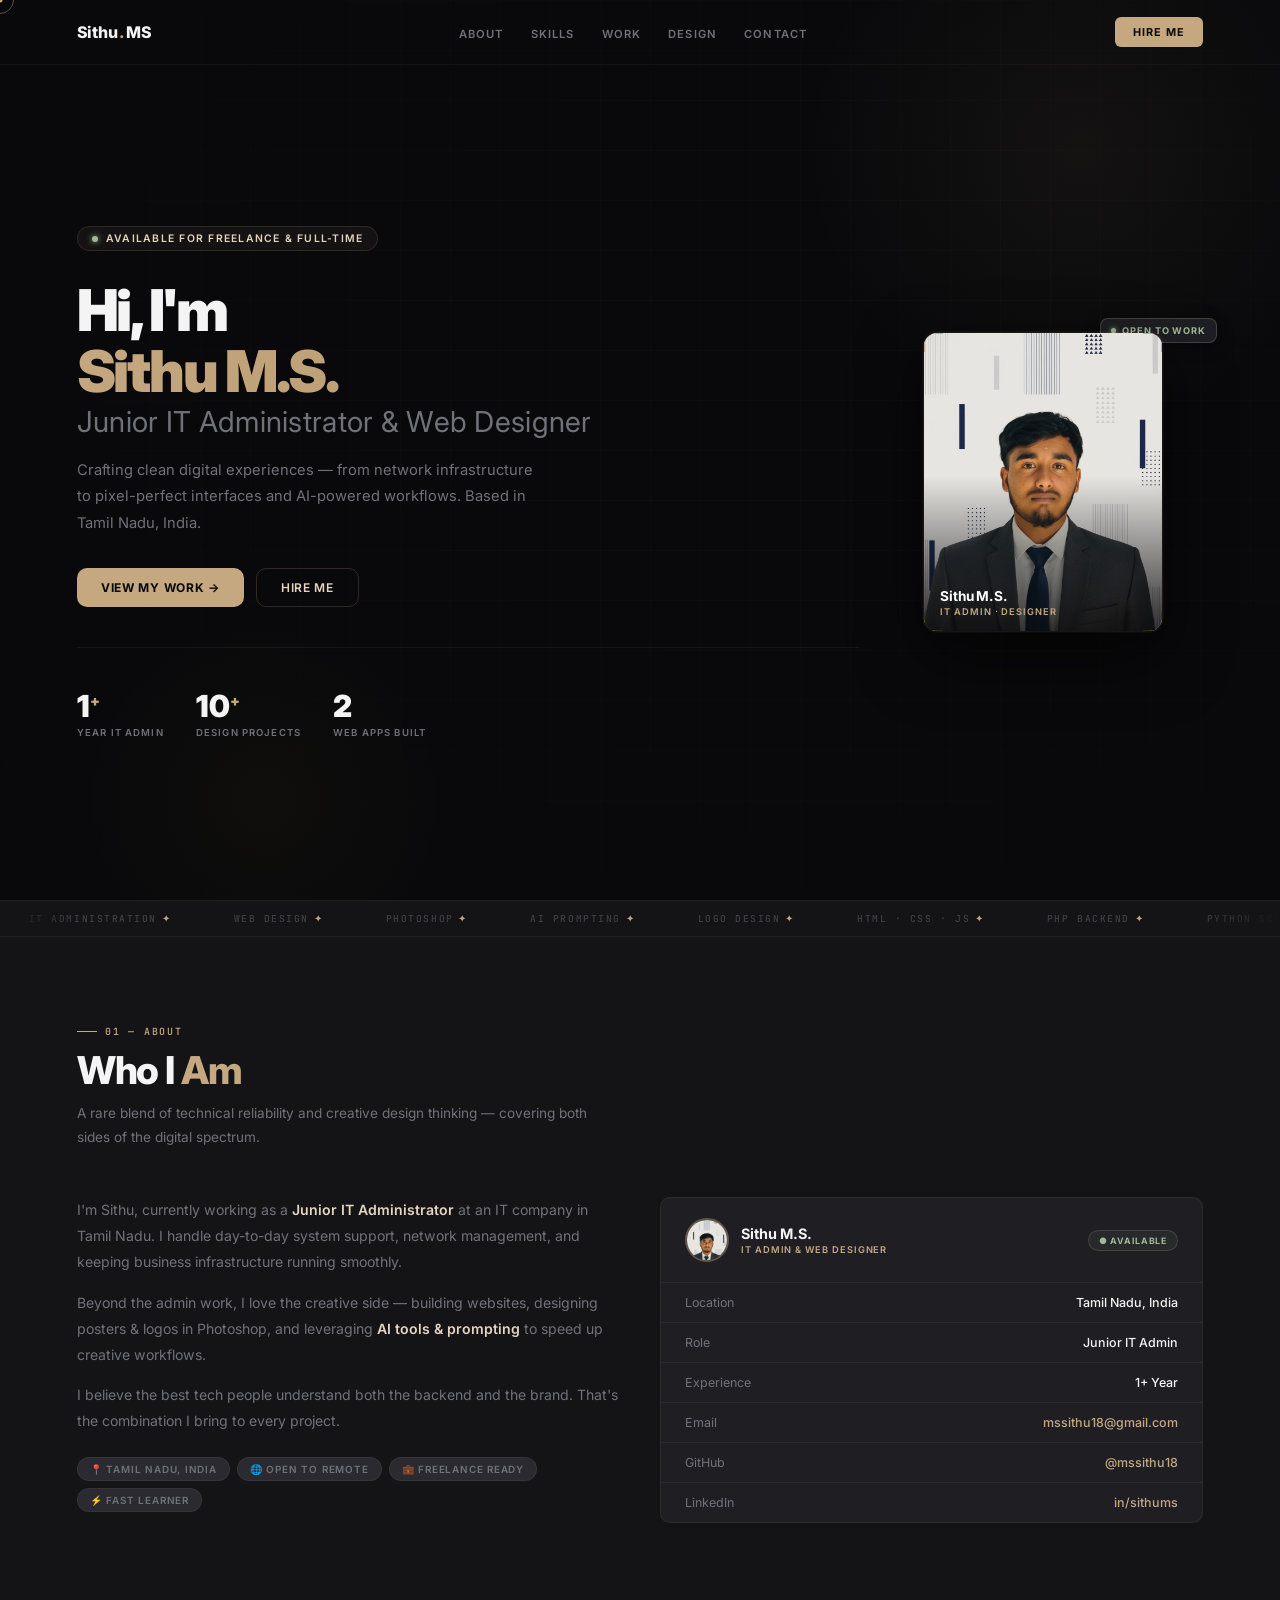
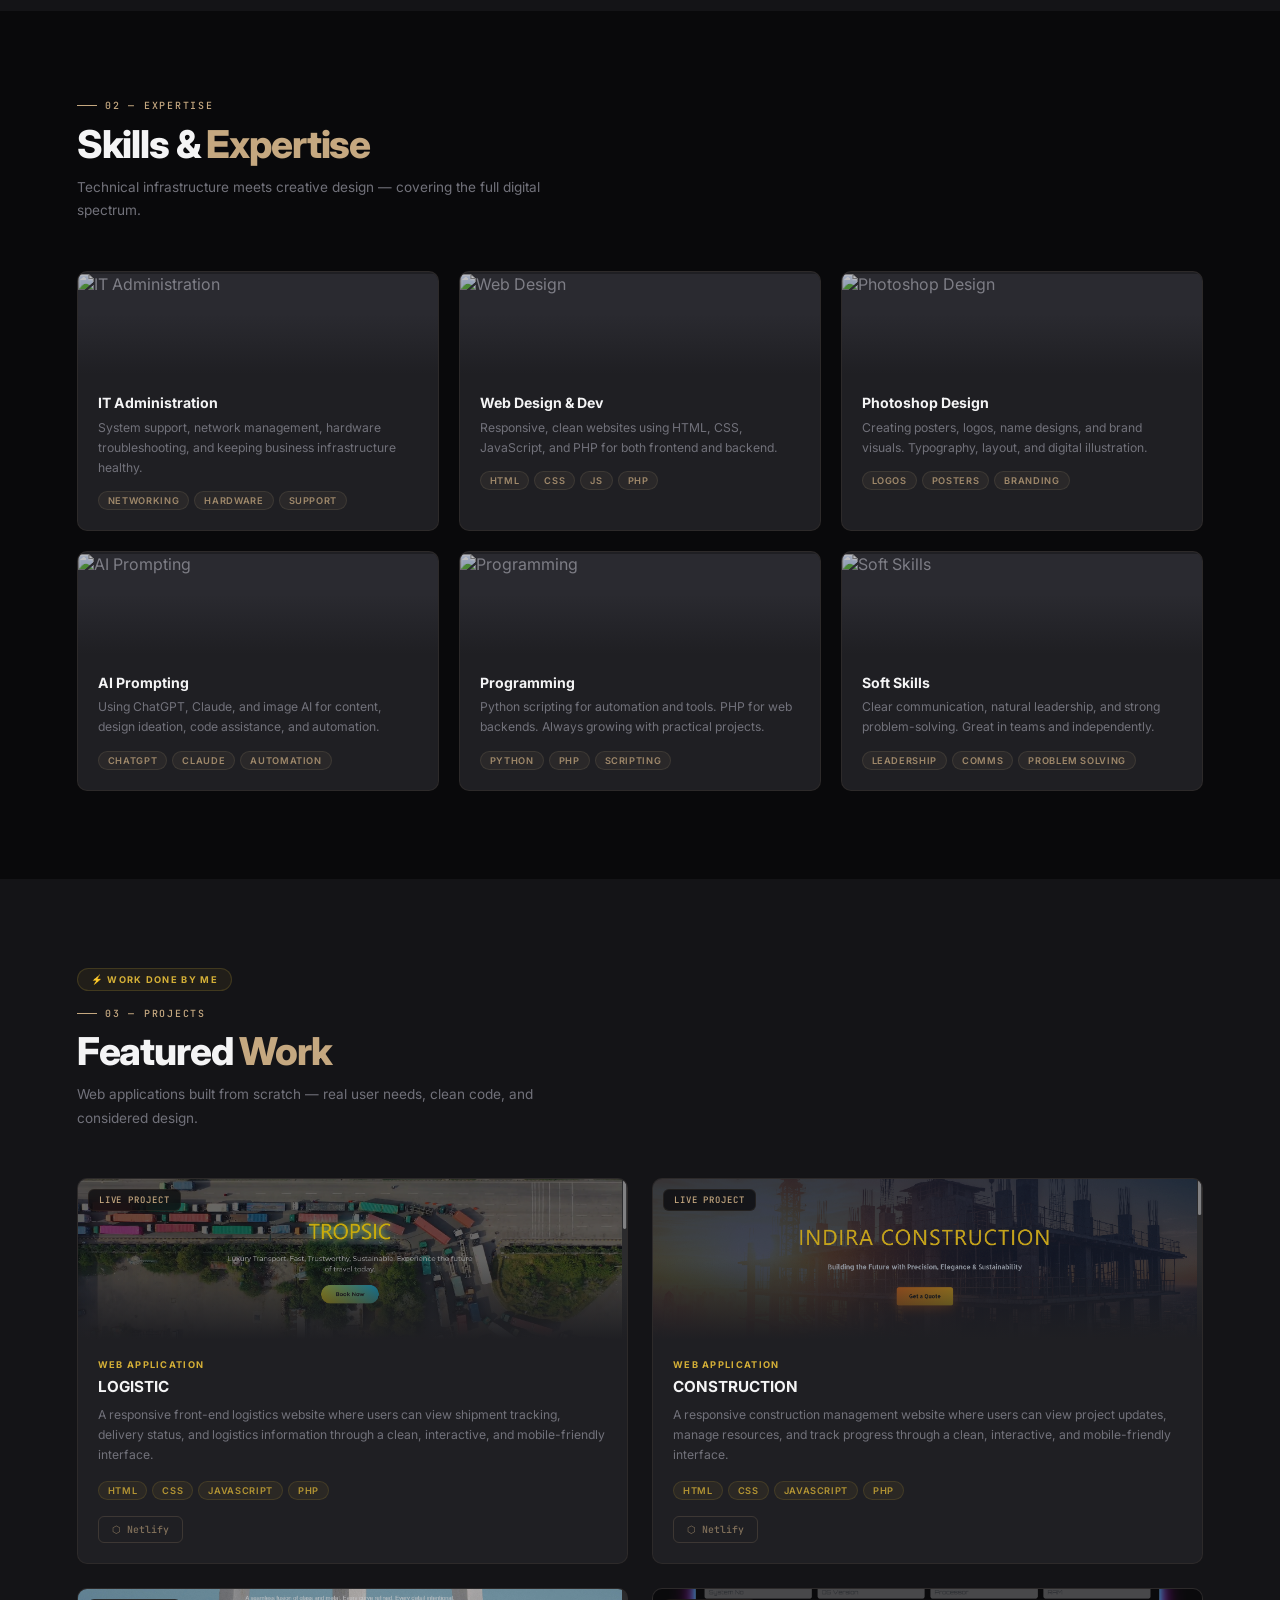
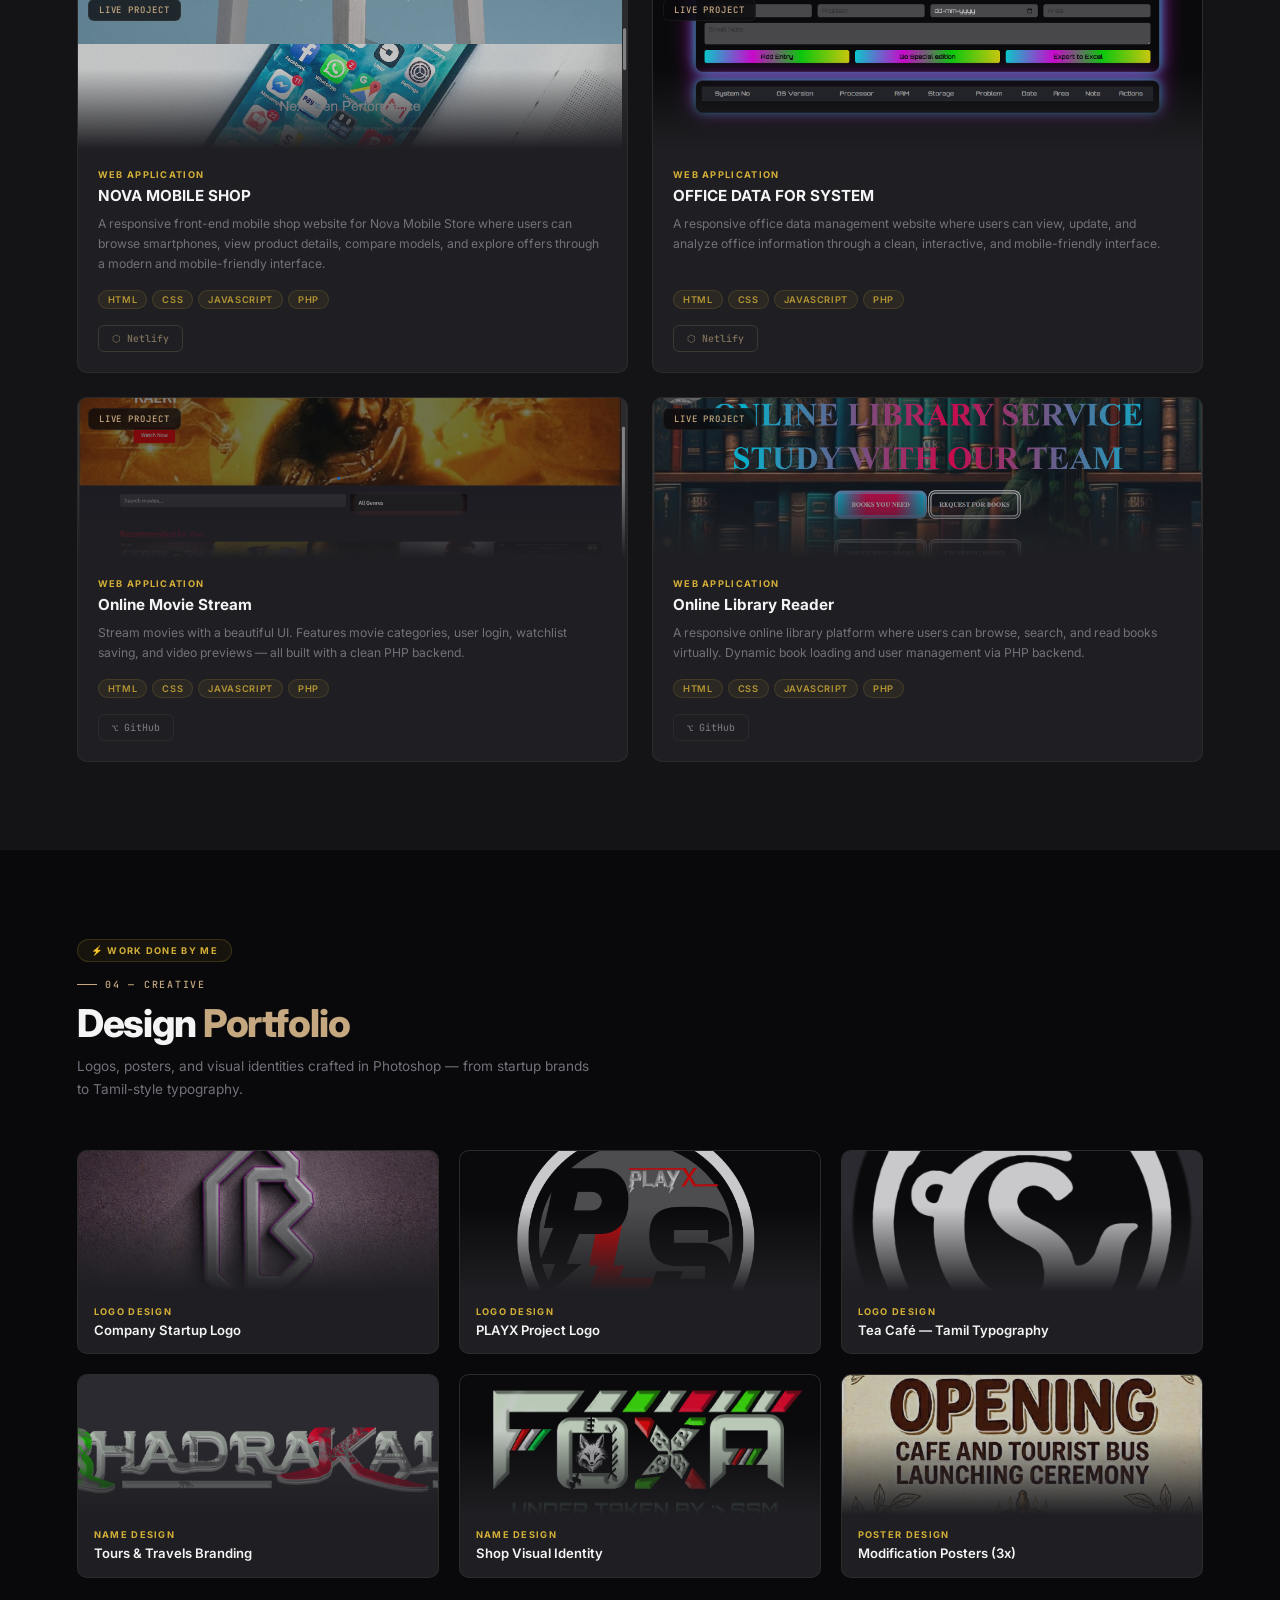
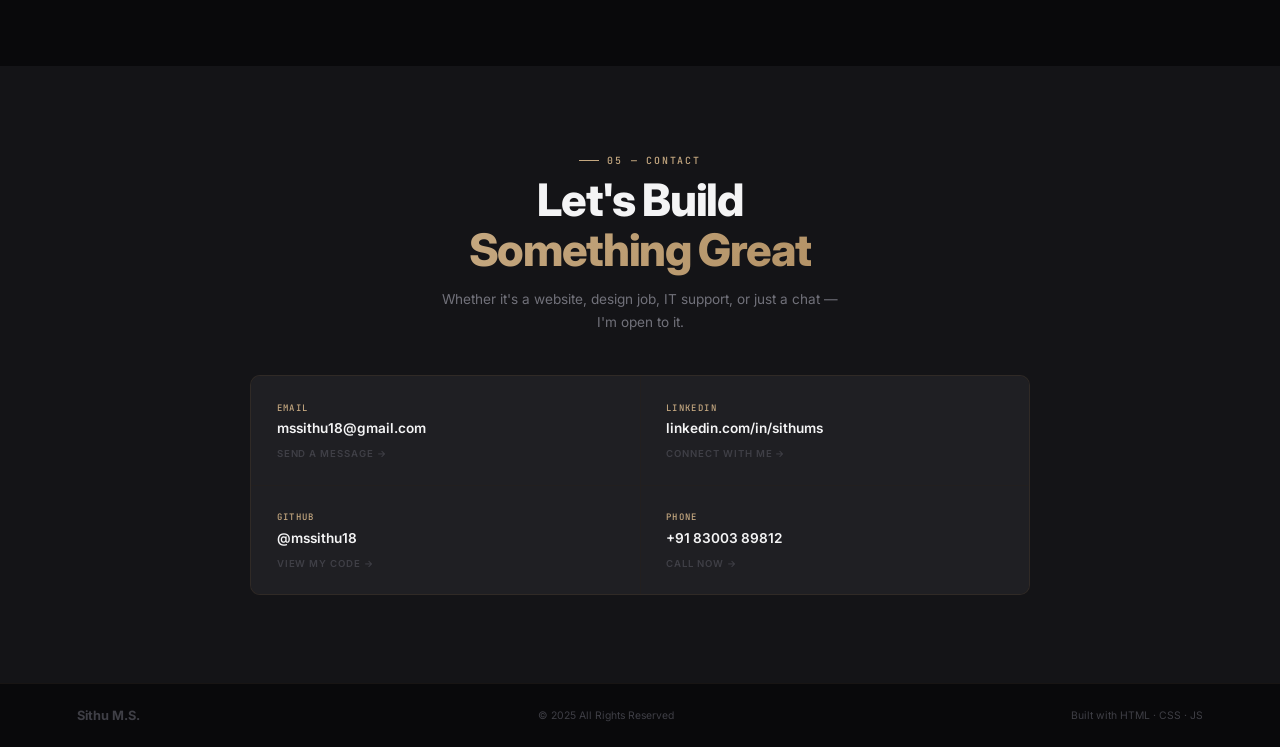
==== commit c9f42f5b: "Add files via upload" ====
--- a/index.html
+++ b/index.html
@@ -59,153 +59,22 @@
 ::-webkit-scrollbar-thumb{background:var(--muted2);border-radius:2px;}
 
 /* ────────────────────────────────────────────
-   CUSTOM CURSOR - CAR ANIMATION
-──────────────────────────────────────────── */
-#car-cursor{
-  position:fixed;width:40px;height:24px;
+   CUSTOM CURSOR
+──────────────────────────────────────────── */
+#cur-dot{
+  position:fixed;width:5px;height:5px;
+  background:var(--blue);border-radius:50%;
   pointer-events:none;z-index:9999;
   transform:translate(-50%,-50%);
-  filter:drop-shadow(0 0 8px rgba(197,168,128,.4));
-}
-#car-cursor svg{
-  width:100%;height:100%;filter:drop-shadow(0 2px 4px rgba(0,0,0,.3));
-}
-#car-cursor.active{filter:drop-shadow(0 0 12px rgba(212,175,55,.6));}
-@media(hover:none){#car-cursor{display:none;}}
-
-/* ────────────────────────────────────────────
-   BACKGROUND EFFECTS
-──────────────────────────────────────────── */
-.bg-particles{
-  position:fixed;inset:0;pointer-events:none;z-index:1;
-  overflow:hidden;
-}
-.particle{
-  position:absolute;border-radius:50%;
-  background:radial-gradient(circle,rgba(197,168,128,.8),rgba(197,168,128,.1));
-  animation:float-particle linear infinite;
-}
-@keyframes float-particle{
-  0%{opacity:1;transform:translateY(-100vh) translateX(var(--tx));}
-  100%{opacity:0;transform:translateY(100vh) translateX(calc(var(--tx) + 30px));}
-}
-.road-line{
-  position:absolute;width:2px;height:80px;
-  background:linear-gradient(to bottom,rgba(197,168,128,.3),transparent);
-  animation:road-move linear infinite;
-}
-@keyframes road-move{
-  0%{transform:translateY(-100px);opacity:1;}
-  100%{transform:translateY(calc(100vh + 100px));opacity:0;}
-}
-.star-burst{
-  position:absolute;width:4px;height:4px;
-  background:var(--blue);
-  border-radius:50%;
-  animation:burst ease-out forwards;
-}
-@keyframes burst{
-  0%{transform:scale(1) translate(0,0);opacity:1;}
-  100%{transform:scale(0) translate(var(--bx),var(--by));opacity:0;}
-}
-
-/* Animated Background Gradients */
-body::before{
-  content:'';position:fixed;inset:0;pointer-events:none;z-index:0;
-  background:linear-gradient(135deg,
-    rgba(197,168,128,0.08) 0%,
-    rgba(212,175,55,0.04) 25%,
-    rgba(181,146,102,0.06) 50%,
-    rgba(197,168,128,0.08) 75%,
-    rgba(212,175,55,0.04) 100%);
-  background-size:400% 400%;
-  animation:gradient-shift 15s ease infinite;
-}
-
-@keyframes gradient-shift{
-  0%{background-position:0% 50%;}
-  50%{background-position:100% 50%;}
-  100%{background-position:0% 50%;}
-}
-
-/* Floating Orbs */
-.bg-orb{
-  position:fixed;border-radius:50%;pointer-events:none;z-index:0;
-  filter:blur(80px);
-}
-.orb-1{
-  width:400px;height:400px;top:10%;left:5%;
-  background:radial-gradient(circle,rgba(197,168,128,0.15),transparent);
-  animation:orb-move-1 20s ease-in-out infinite;
-}
-.orb-2{
-  width:300px;height:300px;top:50%;right:5%;
-  background:radial-gradient(circle,rgba(212,175,55,0.12),transparent);
-  animation:orb-move-2 25s ease-in-out infinite;
-}
-.orb-3{
-  width:250px;height:250px;bottom:10%;left:50%;
-  background:radial-gradient(circle,rgba(181,146,102,0.1),transparent);
-  animation:orb-move-3 22s ease-in-out infinite;
-}
-
-@keyframes orb-move-1{
-  0%,100%{transform:translate(0,0);}
-  25%{transform:translate(50px,-40px);}
-  50%{transform:translate(-30px,60px);}
-  75%{transform:translate(40px,30px);}
-}
-
-@keyframes orb-move-2{
-  0%,100%{transform:translate(0,0);}
-  33%{transform:translate(-60px,40px);}
-  66%{transform:translate(50px,-50px);}
-}
-
-@keyframes orb-move-3{
-  0%,100%{transform:translate(0,0);}
-  50%{transform:translate(70px,50px);}
-}
-
-/* Floating Shapes */
-.bg-shape{
-  position:fixed;pointer-events:none;z-index:0;opacity:0.04;
-}
-.shape-line{
-  position:absolute;border:1px solid rgba(197,168,128,0.3);
-}
-.line-1{width:200px;height:1px;top:20%;left:10%;animation:drift 20s linear infinite;}
-.line-2{width:150px;height:1px;top:60%;right:15%;animation:drift 22s linear infinite reverse;}
-.line-3{width:180px;height:1px;bottom:30%;left:40%;animation:drift 18s linear infinite;}
-
-@keyframes drift{
-  0%{transform:translateX(-100%);}
-  100%{transform:translateX(calc(100vw + 100%));}
-}
-
-/* Pulse Rings */
-.pulse-ring{
-  position:fixed;border:1px solid rgba(197,168,128,0.3);border-radius:50%;
-  pointer-events:none;z-index:0;
-  animation:pulse-expand ease-out forwards;
-}
-@keyframes pulse-expand{
-  0%{width:10px;height:10px;opacity:0.8;}
-  100%{width:500px;height:500px;opacity:0;}
-}
-
-/* Light trails */
-.light-trail{
-  position:fixed;width:1px;height:80px;pointer-events:none;z-index:0;
-  background:linear-gradient(to bottom,rgba(212,175,55,0.4),transparent);
-  animation:trail-move 6s linear infinite;
-}
-@keyframes trail-move{
-  0%{opacity:0;transform:translateY(-100px);}
-  10%{opacity:1;}
-  90%{opacity:1;}
-  100%{opacity:0;transform:translateY(calc(100vh + 100px));}
-}
+}
+#cur-ring{
+  position:fixed;width:28px;height:28px;
+  border:1px solid rgba(197,168,128,.45);
+  border-radius:50%;pointer-events:none;z-index:9998;
+  transform:translate(-50%,-50%);
+  transition:width .3s var(--ease),height .3s var(--ease),border-color .3s;
+}
+@media(hover:none){#cur-dot,#cur-ring{display:none;}}
 
 /* ────────────────────────────────────────────
    NAVBAR
@@ -734,727 +603,68 @@
 .ft-r{font-size:.65rem;color:var(--muted2);}
 
 /* ────────────────────────────────────────────
-   RESPONSIVE — COMPREHENSIVE ALL-DEVICE SUPPORT
-   Desktop (1024+) → Tablet (768+) → Mobile (320+)
-──────────────────────────────────────────── */
-
-/* ═══════ 4K & Ultra-Large Screens (2560px+) ═══════ */
-@media(min-width:2560px){
-  :root{font-size:20px;}
-  .hero-title{font-size:5rem;}
-  .sec-title{font-size:3.5rem;}
-  .hero-wrap{gap:6rem;}
-  section{padding:6rem 8%;}
-  .fab-container, .theme-toggle{scale:1.2;}
-}
-
-/* ═══════ Large Desktop (1920px - 2559px) ═══════ */
-@media(min-width:1920px){
-  :root{font-size:18px;}
-  .hero-title{font-size:4.5rem;}
-  .sec-title{font-size:3rem;}
-  section{padding:5rem 6%;}
-}
-
-/* ═══════ Standard Desktop (1366px - 1919px) ═══════ */
-@media(min-width:1366px){
-  .pj-grid{grid-template-columns:repeat(3,1fr);}
-  .sk-grid{grid-template-columns:repeat(3,1fr);}
-}
-
-/* ═══════ Desktop Medium (1024px - 1365px) ═══════ */
-@media(min-width:1024px){
-  .nav-bar{padding:0 6%;}
-  .hero-wrap{grid-template-columns:1fr 300px;}
-}
-
-/* ═══════ Tablet Landscape (900px - 1023px) ═══════ */
-@media(max-width:1023px) and (min-width:900px){
-  .sk-grid{grid-template-columns:repeat(2,1fr);}
-  .pj-grid{grid-template-columns:repeat(2,1fr);}
-  .hero-wrap{grid-template-columns:1fr;gap:3rem;}
-}
-
-/* ═══════ Tablet Portrait (768px - 899px) ═══════ */
-@media(max-width:899px){
-  :root{font-size:15px;}
-  
-  /* Navigation */
-  .nav-links, .nav-btn{display:none;}
+   RESPONSIVE  — bulletproof breakpoints
+──────────────────────────────────────────── */
+@media(max-width:900px){
+  .sk-grid{grid-template-columns:1fr 1fr;}
+}
+@media(max-width:768px){
+  /* Nav */
+  .nav-links,.nav-btn{display:none;}
   .nav-ham{display:flex;}
-  .nav-bar{padding:0 5%;}
-  
-  /* Hero Section */
+
+  /* Hero */
   .hero-wrap{grid-template-columns:1fr;text-align:center;gap:2rem;padding:2rem 0;}
-  .hero-title{font-size:2.5rem;line-height:1.2;}
-  .hero-badge{margin:0 auto 1rem;}
-  .hero-desc{margin:0 auto 1.5rem;max-width:100%;}
-  .hero-btns{justify-content:center;flex-wrap:wrap;}
-  .hero-stats{justify-content:center;flex-wrap:wrap;gap:2rem;}
-  .hero-photo{justify-content:center;}
+  .hero-badge{margin-left:auto;margin-right:auto;}
+  .hero-desc{margin-left:auto;margin-right:auto;}
+  .hero-btns{justify-content:center;}
+  .hero-stats{justify-content:center;}
+  .hero-photo{display:flex;justify-content:center;}
   .photo-frame{width:200px;height:250px;}
-  
-  /* Grids */
-  .about-grid{grid-template-columns:1fr;}
+  .photo-tag{top:-10px;right:-10px;}
+
+  /* About */
+  .about-grid{grid-template-columns:1fr;gap:2rem;}
+
+  /* Skills */
   .sk-grid{grid-template-columns:1fr 1fr;}
+
+  /* Projects */
   .pj-grid{grid-template-columns:1fr;}
+
+  /* Design */
   .dg-grid{grid-template-columns:1fr 1fr;}
+
+  /* Contact */
   .ct-grid{grid-template-columns:1fr;}
-  
-  /* Spacing */
-  section{padding:3rem 5%;}
-  .sec-wrap{width:100%;}
-  
+
+  /* Section padding */
+  section{padding:4rem 5%;}
+
   /* Footer */
-  footer{justify-content:center;text-align:center;gap:1rem;}
-  
-  /* Floating Elements */
-  .fab-container{bottom:1.5rem;left:1.5rem;}
-  .theme-toggle{bottom:1.5rem;right:1.5rem;}
-  .fab, .theme-toggle{scale:0.9;}
-}
-
-/* ═══════ Mobile Landscape (640px - 767px) ═══════ */
-@media(max-width:767px) and (min-width:640px){
-  :root{font-size:14px;}
-  
+  footer{justify-content:center;text-align:center;}
+
+  .id-v{word-break:break-word;}
+}
+@media(max-width:480px){
   .hero-title{font-size:2rem;}
-  .sec-title{font-size:1.8rem;}
   .sk-grid{grid-template-columns:1fr;}
   .dg-grid{grid-template-columns:1fr;}
-  .hero-stats{gap:1rem;}
-  .photo-frame{width:180px;height:230px;}
-  
-  section{padding:2.5rem 4%;}
-  .nav-bar{padding:0 4%;}
-  
-  .fab, .theme-toggle{scale:0.85;}
-  .fab-container{gap:0.75rem;bottom:1.25rem;left:1.25rem;}
-}
-
-/* ═══════ Mobile Medium (481px - 639px) ═══════ */
-@media(max-width:639px){
-  :root{font-size:13px;}
-  
-  html{scroll-behavior:smooth;}
-  
-  .hero-title{font-size:1.8rem;line-height:1.3;}
-  .sec-title{font-size:1.6rem;}
-  .hs-num{font-size:1.5rem;}
-  .photo-frame{width:160px;height:210px;}
-  
-  section{padding:2rem 4%;}
-  .sec-wrap{padding:1.5rem 0;}
-  
-  .sk-grid{grid-template-columns:1fr;}
-  .dg-grid{grid-template-columns:1fr;}
-  
-  .hero-badge{font-size:.6rem;padding:4px 12px;}
-  .btn-primary, .btn-outline{padding:10px 20px;font-size:.7rem;}
-  
-  .fab{scale:0.8;width:45px;height:45px;}
-  .theme-toggle{scale:0.8;width:45px;height:45px;}
-  .fab-container{gap:0.65rem;bottom:1rem;left:1rem;}
-  
-  .nav-bar{height:56px;}
-  .nav-logo{font-size:.95rem;}
-  
-  .hero-desc{font-size:.85rem;line-height:1.6;}
-  
-  /* Skill bars */
-  .skill-bar{height:6px;margin:0.8rem 0;}
-  
-  /* Contact grid */
-  .ct-cell{padding:1.5rem 1rem;}
-  .ct-lbl{font-size:.7rem;}
-  .ct-val{font-size:.85rem;}
-}
-
-/* ═══════ Mobile Small (375px - 480px) ═══════ */
-@media(max-width:480px){
-  :root{font-size:12px;}
-  
-  .hero-title{font-size:1.6rem;line-height:1.25;}
-  .sec-title{font-size:1.4rem;}
-  .hs-num{font-size:1.3rem;}
-  
-  .photo-frame{width:140px;height:180px;}
-  
-  section{padding:1.5rem 3.5%;}
-  .sec-head{margin-bottom:2rem;}
-  
-  .hero-wrap{padding:1.5rem 0;gap:1.5rem;}
-  .hero-desc{font-size:.8rem;max-width:100%;}
-  .hero-stats{gap:1rem;margin-top:1.5rem;}
-  .hero-badge{font-size:.55rem;}
-  
-  .btn-primary, .btn-outline{padding:9px 18px;font-size:.65rem;}
-  
-  .sk-grid, .dg-grid{grid-template-columns:1fr;}
-  
-  .sk-card, .pj-card, .dg-card, .ct-cell{padding:1rem;}
-  .sk-name, .pj-name, .dg-name{font-size:1rem;}
-  .sk-desc, .pj-desc, .dg-body p{font-size:.75rem;}
-  
-  .pj-type, .dg-cat{font-size:.65rem;}
-  
-  .fab{scale:0.75;width:42px;height:42px;font-size:1rem;}
-  .theme-toggle{scale:0.75;width:42px;height:42px;font-size:1.2rem;}
-  .fab-container{gap:0.6rem;bottom:0.9rem;left:0.9rem;}
-  
-  .nav-bar{height:54px;padding:0 4%;}
-  .nav-logo{font-size:.9rem;}
-  
-  footer{font-size:.7rem;gap:0.5rem;padding:1rem 3.5%;}
-  
-  .skill-bar{height:5px;margin:0.7rem 0;}
-  .skill-progress{height:100%;}
-  
-  .timeline::before{left:20px;}
-  .timeline-item{width:100%;margin-left:50px;}
-  .timeline-item:nth-child(even){margin-left:50px;}
-  .timeline-dot{left:0;}
-}
-
-/* ═══════ Mobile Extra Small (320px - 374px) ═══════ */
-@media(max-width:374px){
-  :root{font-size:11px;}
-  
-  .hero-title{font-size:1.4rem;line-height:1.2;}
-  .sec-title{font-size:1.2rem;}
-  .hs-num{font-size:1.1rem;}
-  
-  .photo-frame{width:120px;height:160px;}
-  
-  section{padding:1rem 3%;}
-  .sec-head{margin-bottom:1.5rem;}
-  
-  .hero-wrap{padding:1rem 0;gap:1rem;}
-  .hero-desc{font-size:.75rem;line-height:1.5;}
-  .hero-stats{gap:0.8rem;}
-  
-  .btn-primary, .btn-outline{padding:8px 16px;font-size:.6rem;}
-  
-  .fab{scale:0.65;width:40px;height:40px;font-size:.9rem;}
-  .theme-toggle{scale:0.65;width:40px;height:40px;font-size:1rem;}
-  .fab-container{gap:0.5rem;bottom:0.8rem;left:0.8rem;}
-  
-  .nav-bar{height:52px;padding:0 3.5%;}
-  .nav-logo{font-size:.85rem;}
-  
-  footer{font-size:.65rem;padding:0.8rem 3%;}
-  
-  .sk-card, .pj-card, .dg-card, .ct-cell{padding:0.8rem;}
-  .sk-name, .pj-name, .dg-name{font-size:.9rem;}
-  .sk-desc, .pj-desc{font-size:.7rem;}
-  
-  #spotlight{display:none;}
-  .floating-emoji{font-size:1.5rem;}
-}
-
-/* ═══════ Touch Device Optimizations ═══════ */
-@media(hover:none){
-  /* Larger tap targets */
-  a, button, .fab, .theme-toggle{
-    min-width:44px;
-    min-height:44px;
-    display:flex;
-    align-items:center;
-    justify-content:center;
-  }
-  
-  /* Remove hover effects */
-  #car-cursor, #spotlight{display:none;}
-  
-  /* Adjust transitions for touch */
-  *{
-    -webkit-tap-highlight-color:transparent;
-  }
-}
-
-/* ═══════ Dark Mode Support ═══════ */
-@media(prefers-color-scheme:dark){
-  :root{
-    --bg:#09090b;
-    --text:#f4f4f5;
-  }
-}
-
-@media(prefers-color-scheme:light){
-  :root{
-    --bg:#f5f5f5;
-    --text:#09090b;
-  }
-}
-
-/* ═══════ Reduced Motion Support ═══════ */
-@media(prefers-reduced-motion:reduce){
-  *{
-    animation-duration:0.01ms !important;
-    animation-iteration-count:1 !important;
-    transition-duration:0.01ms !important;
-    scroll-behavior:auto !important;
-  }
-}
-
-/* ═══════ High Contrast Support ═══════ */
-@media(prefers-contrast:more){
-  :root{
-    --border-h:rgba(197,168,128,0.5);
-    --blue:hsl(30,45%,50%);
-  }
-  
-  .neon-glow{text-shadow:0 0 20px var(--blue);}
-}
-
-/* ═══════ Landscape Mode Fixes ═══════ */
-@media(max-height:600px) and (orientation:landscape){
-  .hero-wrap{grid-template-columns:1fr 200px;gap:1rem;}
-  .photo-frame{width:140px;height:180px;}
-  section{padding:2rem 5%;}
-}
-
-/* ════════════════════════════════════════════════════════════════
-   HIGH-TECH ADVANCED EFFECTS
-════════════════════════════════════════════════════════════════ */
-
-/* ─ GLASSMORPHISM ─ */
-.glass{
-  background:rgba(20,20,23,0.4) !important;
-  backdrop-filter:blur(16px) saturate(180%) !important;
-  border:1px solid rgba(197,168,128,0.15) !important;
-}
-.sk-card, .pj-card, .dg-card, .ct-cell{
-  background:rgba(20,20,23,0.5);backdrop-filter:blur(12px);
-  border:1px solid rgba(197,168,128,0.12);
-  transition:all .4s var(--ease);
-}
-.sk-card:hover, .pj-card:hover, .dg-card:hover, .ct-cell:hover{
-  background:rgba(20,20,23,0.7);
-  backdrop-filter:blur(20px);
-  border-color:rgba(197,168,128,0.3);
-  box-shadow:0 20px 60px rgba(212,175,55,0.1);
-}
-
-/* ─ HOLOGRAPHIC EFFECT ─ */
-.holographic{
-  background:linear-gradient(135deg,
-    rgba(197,168,128,0.3),
-    rgba(212,175,55,0.2),
-    rgba(181,146,102,0.3));
-  background-size:300% 300%;
-  animation:holographic-shift 8s ease infinite;
-}
-@keyframes holographic-shift{
-  0%{background-position:0% 50%;}
-  50%{background-position:100% 50%;}
-  100%{background-position:0% 50%;}
-}
-
-/* ─ NEON GLOW TEXT ─ */
-.neon-glow{
-  color:var(--blue2);
-  text-shadow:0 0 10px rgba(197,168,128,0.6),
-              0 0 20px rgba(212,175,55,0.4),
-              0 0 30px rgba(197,168,128,0.2);
-  animation:neon-flicker .15s infinite;
-}
-@keyframes neon-flicker{
-  0%, 19%, 21%, 23%, 25%, 54%, 56%, 100%{
-    text-shadow:0 0 10px rgba(197,168,128,0.6),0 0 20px rgba(212,175,55,0.4);
-  }
-  20%, 24%, 55%{text-shadow:none;}
-}
-
-/* ─ PARALLAX EFFECT ─ */
-.parallax{
-  transform-style:preserve-3d;
-  perspective:1000px;
-}
-
-/* ─ TYPEWRITER EFFECT ─ */
-.typewriter{
-  overflow:hidden;border-right:3px solid var(--blue);
-  white-space:nowrap;animation:typewrite 4s steps(60) 1s forwards,blink-cursor .75s step-end infinite 1s;
-}
-@keyframes typewrite{
-  0%{width:0;}
-  100%{width:100%;}
-}
-@keyframes blink-cursor{
-  0%, 49%{border-color:var(--blue);}
-  50%, 100%{border-color:transparent;}
-}
-
-/* ─ GLITCH EFFECT ─ */
-.glitch{position:relative;display:inline-block;}
-.glitch::before, .glitch::after{
-  content:attr(data-text);
-  position:absolute;top:0;left:0;
-  width:100%;height:100%;
-  background:var(--bg);color:var(--blue);
-  overflow:hidden;
-}
-.glitch::before{
-  animation:glitch-1 .3s ease infinite;
-  clip-path:polygon(0 0,100% 0,100% 35%,0 100%);
-  z-index:-1;
-}
-.glitch::after{
-  animation:glitch-2 .3s ease-in-out infinite;
-  clip-path:polygon(0 65%,100% 35%,100% 100%,0 100%);
-  z-index:-2;
-}
-@keyframes glitch-1{0%{transform:translate(-2px,-2px);}50%{transform:translate(2px,2px);}100%{transform:translate(-2px,-2px);}}
-@keyframes glitch-2{0%{transform:translate(2px,2px);}50%{transform:translate(-2px,-2px);}100%{transform:translate(2px,2px);}}
-
-/* ─ 3D FLIP CARD ─ */
-.flip-card{
-  position:relative;width:100%;height:300px;
-  cursor:pointer;perspective:1000px;
-}
-.flip-card-inner{
-  position:relative;width:100%;height:100%;
-  transition:transform .8s;
-  transform-style:preserve-3d;
-}
-.flip-card.flipped .flip-card-inner{transform:rotateY(180deg);}
-.flip-card-front, .flip-card-back{
-  position:absolute;width:100%;height:100%;
-  backface-visibility:hidden;
-  display:flex;align-items:center;justify-content:center;
-  border-radius:12px;
-  background:rgba(20,20,23,0.6);backdrop-filter:blur(12px);
-  border:1px solid rgba(197,168,128,0.2);
-  padding:2rem;text-align:center;
-}
-.flip-card-front{background:linear-gradient(135deg,rgba(197,168,128,0.3),rgba(212,175,55,0.2));}
-.flip-card-back{
-  background:linear-gradient(135deg,rgba(181,146,102,0.3),rgba(197,168,128,0.2));
-  transform:rotateY(180deg);
-  font-size:.9rem;color:var(--muted);line-height:1.6;
-}
-
-/* ─ RIPPLE EFFECT ─ */
-.ripple{
-  position:relative;overflow:hidden;
-}
-.ripple::after{
-  content:'';position:absolute;top:50%;left:50%;
-  width:5px;height:5px;background:rgba(212,175,55,0.6);
-  border-radius:50%;transform:translate(-50%,-50%);
-  animation:ripple-expand .8s ease-out;
-}
-@keyframes ripple-expand{
-  0%{width:5px;height:5px;opacity:1;}
-  100%{width:300px;height:300px;opacity:0;}
-}
-
-/* ─ SKILL RADAR/PROGRESS BARS ─ */
-.skill-bar{
-  height:8px;background:rgba(197,168,128,0.1);
-  border-radius:10px;overflow:hidden;margin:1rem 0;
-  position:relative;
-}
-.skill-progress{
-  height:100%;background:linear-gradient(90deg,var(--blue),var(--orange));
-  width:0;animation:progress-grow 2s ease-out forwards;
-  border-radius:10px;box-shadow:0 0 15px rgba(212,175,55,0.4);
-}
-@keyframes progress-grow{0%{width:0;}100%{width:var(--progress);}}
-
-.skill-radar{
-  width:200px;height:200px;position:relative;
-  margin:2rem auto;
-  animation:radar-spin 20s linear infinite;
-}
-.radar-circle{
-  position:absolute;border:1px solid rgba(197,168,128,0.2);
-  border-radius:50%;left:50%;top:50%;transform:translate(-50%,-50%);
-}
-.radar-circle:nth-child(1){width:180px;height:180px;}
-.radar-circle:nth-child(2){width:120px;height:120px;}
-.radar-circle:nth-child(3){width:60px;height:60px;}
-@keyframes radar-spin{0%{transform:rotate(0deg);}100%{transform:rotate(360deg);}}
-
-/* ─ COUNTERS ─ */
-.counter{font-size:2rem;font-weight:900;color:var(--blue);}
-
-/* ─ THEME SWITCHER ─ */
-.theme-toggle{
-  position:fixed;bottom:2rem;right:2rem;
-  width:50px;height:50px;border-radius:50%;
-  background:rgba(197,168,128,0.2);backdrop-filter:blur(10px);
-  border:1px solid rgba(197,168,128,0.3);
-  cursor:pointer;z-index:998;
-  display:flex;align-items:center;justify-content:center;
-  font-size:1.5rem;transition:all .3s var(--ease);
-}
-.theme-toggle:hover{
-  background:rgba(197,168,128,0.4);
-  box-shadow:0 0 30px rgba(212,175,55,0.3);
-}
-
-/* ─ FLOATING ACTION BUTTONS ─ */
-.fab-container{
-  position:fixed;bottom:2rem;left:2rem;z-index:998;
-  display:flex;flex-direction:column;gap:1rem;
-}
-.fab{
-  width:50px;height:50px;border-radius:50%;
-  background:linear-gradient(135deg,var(--blue),var(--orange));
-  color:#09090b;display:flex;align-items:center;justify-content:center;
-  cursor:pointer;transition:all .3s var(--ease);
-  font-size:1.2rem;box-shadow:0 8px 24px rgba(0,0,0,.3);
-  text-decoration:none;
-}
-.fab:hover{
-  transform:scale(1.1);
-  box-shadow:0 12px 36px rgba(212,175,55,0.4);
-}
-
-/* ─ MOUSE TRAIL ─ */
-.mouse-trail{
-  position:fixed;pointer-events:none;z-index:0;
-  border-radius:50%;background:radial-gradient(circle,rgba(197,168,128,0.4),transparent);
-  animation:trail-fade .8s ease-out forwards;
-}
-@keyframes trail-fade{
-  0%{opacity:1;transform:scale(1);}
-  100%{opacity:0;transform:scale(0);}
-}
-
-/* ─ TERMINAL EFFECT ─ */
-.terminal{
-  background:#09090b;border:1px solid rgba(197,168,128,0.3);
-  border-radius:8px;padding:1.5rem;
-  font-family:var(--mono);font-size:.85rem;
-  color:var(--green);line-height:1.8;
-  overflow-x:auto;
-  box-shadow:inset 0 0 20px rgba(197,168,128,0.05);
-}
-.terminal::before{content:'> ';color:var(--orange);}
-
-/* ─ STAGGERED TEXT ─ */
-.stagger-text{display:inline-block;}
-.stagger-text .char{
-  display:inline-block;
-  animation:stagger-in .6s ease-out forwards;
-}
-
-@keyframes stagger-in{
-  0%{opacity:0;transform:translateY(20px);}
-  100%{opacity:1;transform:translateY(0);}
-}
-
-/* ─ FLOATING EMOJI ─ */
-.floating-emoji{
-  position:fixed;pointer-events:none;z-index:1;
-  font-size:2rem;animation:float-emoji 6s ease-in-out infinite;
-}
-@keyframes float-emoji{
-  0%, 100%{transform:translateY(0) translateX(0);}
-  25%{transform:translateY(-20px) translateX(15px);}
-  50%{transform:translateY(-40px) translateX(0);}
-  75%{transform:translateY(-20px) translateX(-15px);}
-}
-
-/* ─ SPOTLIGHT EFFECT ─ */
-#spotlight{
-  position:fixed;pointer-events:none;z-index:0;
-  width:300px;height:300px;border-radius:50%;
-  background:radial-gradient(circle,rgba(212,175,55,0.1),transparent);
-  filter:blur(40px);
-  mix-blend-mode:screen;
-}
-
-/* ─ HOVER ZOOM + BLUR ─ */
-.project-img{
-  overflow:hidden;border-radius:12px;
-}
-.project-img img{
-  transition:transform .6s var(--ease);
-}
-.pj-card:hover .project-img img{
-  transform:scale(1.08);
-  filter:blur(0.5px);
-}
-
-/* ─ MORPHING SHAPES ─ */
-.morph-shape{
-  width:100px;height:100px;
-  background:linear-gradient(135deg,var(--blue),var(--orange));
-  border-radius:30% 70% 70% 30% / 30% 30% 70% 70%;
-  animation:morph 8s ease-in-out infinite;
-  filter:drop-shadow(0 0 20px rgba(212,175,55,0.2));
-}
-@keyframes morph{
-  0%{border-radius:30% 70% 70% 30% / 30% 30% 70% 70%;}
-  25%{border-radius:58% 42% 58% 42% / 58% 58% 42% 42%;}
-  50%{border-radius:70% 30% 30% 70% / 70% 70% 30% 30%;}
-  75%{border-radius:42% 58% 42% 58% / 42% 42% 58% 58%;}
-  100%{border-radius:30% 70% 70% 30% / 30% 30% 70% 70%;}
-}
-
-/* ─ NEURAL NETWORK ─ */
-#neural-network{
-  width:100%;height:300px;position:relative;margin:2rem 0;
-}
-.neural-node{
-  position:absolute;width:10px;height:10px;
-  border-radius:50%;background:var(--blue);
-  box-shadow:0 0 15px var(--blue);
-}
-.neural-line{
-  position:absolute;stroke:rgba(197,168,128,0.2);stroke-width:1;
-}
-
-/* ─ TIMELINE ─ */
-.timeline{
-  position:relative;padding:2rem 0;
-}
-.timeline::before{
-  content:'';position:absolute;left:50%;width:2px;
-  height:100%;background:linear-gradient(180deg,var(--blue),var(--orange));
-}
-.timeline-item{
-  margin-bottom:3rem;position:relative;width:45%;
-}
-.timeline-item:nth-child(odd){margin-left:0;}
-.timeline-item:nth-child(even){margin-left:55%;}
-.timeline-dot{
-  position:absolute;left:50%;width:20px;height:20px;
-  border-radius:50%;background:var(--bg);
-  border:3px solid var(--blue);transform:translateX(-50%);
-  z-index:2;
-}
-.timeline-item:nth-child(even) .timeline-dot{
-  left:50%;transform:translateX(-50%);
-}
-
-/* ─ GRADIENT BACKGROUND SHIFT ─ */
-section:nth-child(even){
-  --section-bg:rgba(30,30,35,0.3);
-  background-color:var(--section-bg);
-}
-section:nth-child(3n){
-  --section-bg:rgba(40,40,50,0.2);
-  background-color:var(--section-bg);
-}
-
-/* ─ TECH CAROUSEL ─ */
-.tech-carousel{
-  perspective:1000px;
-  height:300px;position:relative;margin:2rem 0;
-}
-.carousel-item{
-  position:absolute;width:200px;height:250px;
-  background:linear-gradient(135deg,rgba(197,168,128,0.2),rgba(212,175,55,0.1));
-  border:1px solid rgba(197,168,128,0.3);
-  border-radius:12px;backdrop-filter:blur(10px);
-  display:flex;align-items:center;justify-content:center;
-  font-weight:700;color:var(--blue2);
-  transform-origin:center;
-  animation:carousel-rotate 12s linear infinite;
-  left:50%;top:50%;transform:translateX(-50%) translateY(-50%);
-}
-@keyframes carousel-rotate{
-  0%{transform:translateX(-50%) translateY(-50%) rotateY(0deg) translateZ(200px);}
-  100%{transform:translateX(-50%) translateY(-50%) rotateY(360deg) translateZ(200px);}
-}
-
+  .hero-stats{gap:1.5rem;}
+  section{padding:3.5rem 5%;}
+  .photo-frame{width:170px;height:215px;}
+  .id-row{flex-direction:column;align-items:flex-start;gap:.25rem;}
+  .id-v{text-align:left;}
+  .nav-bar{padding:0 5%;}
+  section{padding:3rem 5%;}
+  footer{flex-direction:column;text-align:center;}
+}
 </style>
 </head>
 <body>
 
-<div id="car-cursor">
-  <svg viewBox="0 0 48 48" fill="none" xmlns="http://www.w3.org/2000/svg">
-    <!-- Central Diamond/Star -->
-    <polygon points="24,4 32,24 24,44 16,24" fill="#d4af37" opacity="0.9"/>
-    
-    <!-- Diamond inner glow -->
-    <polygon points="24,8 29,24 24,40 19,24" fill="#e5d5c0" opacity="0.4"/>
-    
-    <!-- Diamond center sparkle -->
-    <circle cx="24" cy="24" r="3" fill="#e5d5c0" opacity="0.8"/>
-    
-    <!-- Satellite orbitals - rotating rings -->
-    <circle cx="24" cy="24" r="12" fill="none" stroke="#c5a880" stroke-width="0.8" opacity="0.3"/>
-    <circle cx="24" cy="24" r="18" fill="none" stroke="#b39266" stroke-width="0.6" opacity="0.2"/>
-    
-    <!-- Satellite 1 - Top -->
-    <g>
-      <circle cx="24" cy="8" r="2.5" fill="#d4af37" opacity="0.7"/>
-      <circle cx="24" cy="8" r="1.5" fill="#e5d5c0" opacity="0.5"/>
-      <!-- Solar panels -->
-      <rect x="22" y="6" width="1" height="1" fill="#c5a880" opacity="0.4"/>
-      <rect x="25" y="6" width="1" height="1" fill="#c5a880" opacity="0.4"/>
-    </g>
-    
-    <!-- Satellite 2 - Right -->
-    <g>
-      <circle cx="40" cy="24" r="2.5" fill="#b39266" opacity="0.7"/>
-      <circle cx="40" cy="24" r="1.5" fill="#e5d5c0" opacity="0.5"/>
-      <!-- Solar panels -->
-      <rect x="40" y="22" width="1" height="1" fill="#c5a880" opacity="0.4"/>
-      <rect x="40" y="25" width="1" height="1" fill="#c5a880" opacity="0.4"/>
-    </g>
-    
-    <!-- Satellite 3 - Bottom -->
-    <g>
-      <circle cx="24" cy="40" r="2.5" fill="#a3b899" opacity="0.7"/>
-      <circle cx="24" cy="40" r="1.5" fill="#e5d5c0" opacity="0.5"/>
-      <!-- Solar panels -->
-      <rect x="22" y="41" width="1" height="1" fill="#c5a880" opacity="0.4"/>
-      <rect x="25" y="41" width="1" height="1" fill="#c5a880" opacity="0.4"/>
-    </g>
-    
-    <!-- Satellite 4 - Left -->
-    <g>
-      <circle cx="8" cy="24" r="2.5" fill="#ddcfbc" opacity="0.7"/>
-      <circle cx="8" cy="24" r="1.5" fill="#e5d5c0" opacity="0.5"/>
-      <!-- Solar panels -->
-      <rect x="6" y="22" width="1" height="1" fill="#c5a880" opacity="0.4"/>
-      <rect x="6" y="25" width="1" height="1" fill="#c5a880" opacity="0.4"/>
-    </g>
-    
-    <!-- Signal waves -->
-    <circle cx="24" cy="24" r="6" fill="none" stroke="#d4af37" stroke-width="0.5" opacity="0.3" stroke-dasharray="3,2"/>
-    
-    <!-- Glow effect -->
-    <defs>
-      <radialGradient id="starSatGlow" cx="50%" cy="50%" r="70%">
-        <stop offset="0%" stop-color="#d4af37" stop-opacity="0.3"/>
-        <stop offset="100%" stop-color="#c5a880" stop-opacity="0"/>
-      </radialGradient>
-    </defs>
-    <circle cx="24" cy="24" r="20" fill="url(#starSatGlow)" opacity="0.6"/>
-  </svg>
-</div>
-
-<div class="bg-particles" id="bg-particles"></div>
-
-<!-- Background Orbs -->
-<div class="bg-orb orb-1"></div>
-<div class="bg-orb orb-2"></div>
-<div class="bg-orb orb-3"></div>
-
-<!-- Background Shapes & Lines -->
-<div id="bg-shapes"></div>
-<div id="light-trails"></div>
-
-<!-- Spotlight Effect -->
-<div id="spotlight"></div>
-
-<!-- Floating Action Buttons -->
-<div class="fab-container">
-  <a href="#contact" class="fab" title="Contact">📧</a>
-  <a href="https://linkedin.com/in/sithums/" class="fab" title="LinkedIn">💼</a>
-  <a href="https://github.com/mssithu18" class="fab" title="GitHub">💻</a>
-</div>
-
-<!-- Theme Switcher -->
-<div class="theme-toggle" id="theme-toggle" title="Toggle Theme">🌙</div>
+<div id="cur-dot"></div>
+<div id="cur-ring"></div>
 
 <!-- ════════════════════ NAV ════════════════════ -->
 <nav id="nav">
@@ -1499,8 +709,8 @@
       <div class="hero-badge"><span class="badge-dot"></span> Available for Freelance &amp; Full-time</div>
       <h1 class="hero-title">
         Hi, I'm
-        <span class="name neon-glow">Sithu M.S.</span>
-        <span class="role typewriter">Junior IT Administrator & Web Designer</span>
+        <span class="name">Sithu M.S.</span>
+        <span class="role">Junior IT Administrator &amp; Web Designer</span>
       </h1>
       <p class="hero-desc">Crafting clean digital experiences — from network infrastructure to pixel-perfect interfaces and AI-powered workflows. Based in Tamil Nadu, India.</p>
       <div class="hero-btns">
@@ -1508,9 +718,9 @@
         <a href="mailto:mssithu18@gmail.com" class="btn-outline">Hire Me</a>
       </div>
       <div class="hero-stats">
-        <div><div class="hs-num"><span class="counter">1</span><sup>+</sup></div><div class="hs-lbl">Year IT Admin</div></div>
-        <div><div class="hs-num"><span class="counter">25</span><sup>+</sup></div><div class="hs-lbl">Websites Built</div></div>
-        <div><div class="hs-num"><span class="counter">15</span><sup>+</sup></div><div class="hs-lbl">Projects Done</div></div>
+        <div><div class="hs-num">1<sup>+</sup></div><div class="hs-lbl">Year IT Admin</div></div>
+        <div><div class="hs-num">10<sup>+</sup></div><div class="hs-lbl">Design Projects</div></div>
+        <div><div class="hs-num">2</div><div class="hs-lbl">Web Apps Built</div></div>
       </div>
     </div>
     <div class="hero-photo">
@@ -1611,47 +821,6 @@
       <h2 class="sec-title">Skills &amp; <span>Expertise</span></h2>
       <p class="sec-sub">Technical infrastructure meets creative design — covering the full digital spectrum.</p>
     </div>
-    
-    <!-- Skill Proficiency Bars -->
-    <div style="margin:3rem 0;max-width:500px;">
-      <h3 style="color:var(--blue2);margin-bottom:1.5rem;">Proficiency Levels</h3>
-      <div style="margin-bottom:1.5rem;">
-        <div style="display:flex;justify-content:space-between;margin-bottom:.5rem;font-size:.9rem;">
-          <span>Web Development</span><span class="counter">85</span><span>%</span>
-        </div>
-        <div class="skill-bar" data-progress="85%">
-          <div class="skill-progress"></div>
-        </div>
-      </div>
-      
-      <div style="margin-bottom:1.5rem;">
-        <div style="display:flex;justify-content:space-between;margin-bottom:.5rem;font-size:.9rem;">
-          <span>IT Administration</span><span class="counter">90</span><span>%</span>
-        </div>
-        <div class="skill-bar" data-progress="90%">
-          <div class="skill-progress"></div>
-        </div>
-      </div>
-      
-      <div style="margin-bottom:1.5rem;">
-        <div style="display:flex;justify-content:space-between;margin-bottom:.5rem;font-size:.9rem;">
-          <span>Design &amp; Branding</span><span class="counter">88</span><span>%</span>
-        </div>
-        <div class="skill-bar" data-progress="88%">
-          <div class="skill-progress"></div>
-        </div>
-      </div>
-      
-      <div style="margin-bottom:1.5rem;">
-        <div style="display:flex;justify-content:space-between;margin-bottom:.5rem;font-size:.9rem;">
-          <span>Programming</span><span class="counter">80</span><span>%</span>
-        </div>
-        <div class="skill-bar" data-progress="80%">
-          <div class="skill-progress"></div>
-        </div>
-      </div>
-    </div>
-    
     <div class="sk-grid">
 
       <!-- IT Admin -->
@@ -1963,444 +1132,14 @@
 </footer>
 
 <script>
-/* ─ Car Cursor Animation ─ */
-const carCursor=document.getElementById('car-cursor');
-let mx=0,my=0,cx=0,cy=0,angle=0;
-let lastMx=0,lastMy=0;
-
-document.addEventListener('mousemove',e=>{
-  mx=e.clientX;my=e.clientY;
-  const dx=mx-lastMx,dy=my-lastMy;
-  angle=Math.atan2(dy,dx)*(180/Math.PI);
-  lastMx=mx;lastMy=my;
-  
-  // Create burst effect when moving
-  if(Math.abs(dx)>5||Math.abs(dy)>5){createBurst(cx,cy);}
-});
-
-(function animateCar(){
-  cx+=(mx-cx)*0.12;cy+=(my-cy)*0.12;
-  carCursor.style.left=cx+'px';carCursor.style.top=cy+'px';
-  carCursor.style.transform=`translate(-50%,-50%) rotate(${angle}deg)`;
-  requestAnimationFrame(animateCar);
-})();
-
-// Hover effect on interactive elements
+/* ─ Cursor ─ */
+const dot=document.getElementById('cur-dot'),ring=document.getElementById('cur-ring');
+let mx=0,my=0,rx=0,ry=0;
+document.addEventListener('mousemove',e=>{mx=e.clientX;my=e.clientY;dot.style.left=mx+'px';dot.style.top=my+'px';});
+(function L(){rx+=(mx-rx)*.1;ry+=(my-ry)*.1;ring.style.left=rx+'px';ring.style.top=ry+'px';requestAnimationFrame(L);})();
 document.querySelectorAll('a,button,.sk-card,.pj-card,.dg-card,.ct-cell').forEach(el=>{
-  el.addEventListener('mouseenter',()=>{carCursor.classList.add('active');createBurst(cx,cy,6);});
-  el.addEventListener('mouseleave',()=>{carCursor.classList.remove('active');});
-});
-
-/* ─ Background Particle Effects ─ */
-const bgParticles=document.getElementById('bg-particles');
-let particleCount=0;
-const maxParticles=40;
-
-function createParticle(){
-  if(particleCount<maxParticles){
-    const particle=document.createElement('div');
-    particle.className='particle';
-    const size=Math.random()*4+1;
-    const duration=Math.random()*8+4;
-    const delay=Math.random()*2;
-    const tx=Math.random()*200-100;
-    
-    particle.style.width=size+'px';
-    particle.style.height=size+'px';
-    particle.style.left=Math.random()*window.innerWidth+'px';
-    particle.style.top=Math.random()*-100+'px';
-    particle.style.setProperty('--tx',tx+'px');
-    particle.style.animationDuration=duration+'s';
-    particle.style.animationDelay=delay+'s';
-    
-    bgParticles.appendChild(particle);
-    particleCount++;
-    
-    setTimeout(()=>{particle.remove();particleCount--;},duration*1000+delay*1000);
-  }
-}
-
-// Create particles on scroll and hover
-window.addEventListener('scroll',()=>{for(let i=0;i<3;i++)createParticle();},{passive:true});
-document.addEventListener('mousemove',()=>{if(Math.random()>0.95)createParticle();});
-
-// Initial particle burst
-for(let i=0;i<8;i++){setTimeout(()=>createParticle(),i*200);}
-
-function createBurst(x,y,count=3){
-  for(let i=0;i<count;i++){
-    const burst=document.createElement('div');
-    burst.className='star-burst';
-    const angle=(Math.PI*2*i)/count;
-    const distance=Math.random()*50+30;
-    const bx=Math.cos(angle)*distance;
-    const by=Math.sin(angle)*distance;
-    
-    burst.style.left=x+'px';
-    burst.style.top=y+'px';
-    burst.style.setProperty('--bx',bx+'px');
-    burst.style.setProperty('--by',by+'px');
-    burst.style.animationDuration=Math.random()*.6+.4+'s';
-    
-    bgParticles.appendChild(burst);
-    setTimeout(()=>burst.remove(),700);
-  }
-}
-
-/* ─ Enhanced Background Effects ─ */
-let lastPulseTime=0;
-document.addEventListener('mousemove',e=>{
-  const now=Date.now();
-  if(now-lastPulseTime>500){
-    createPulseRing(e.clientX,e.clientY);
-    lastPulseTime=now;
-  }
-  if(Math.random()>0.97)createLightTrail(e.clientX,e.clientY);
-});
-
-function createPulseRing(x,y){
-  const ring=document.createElement('div');
-  ring.className='pulse-ring';
-  ring.style.left=x+'px';
-  ring.style.top=y+'px';
-  ring.style.transform='translate(-50%,-50%)';
-  bgParticles.appendChild(ring);
-  setTimeout(()=>ring.remove(),1000);
-}
-
-function createLightTrail(x,y){
-  const trails=document.getElementById('light-trails');
-  const trail=document.createElement('div');
-  trail.className='light-trail';
-  const offsetX=(Math.random()-0.5)*40;
-  trail.style.left=(x+offsetX)+'px';
-  trail.style.top=y+'px';
-  trail.style.animationDuration=(Math.random()*2+4)+'s';
-  trails.appendChild(trail);
-  setTimeout(()=>trail.remove(),6100);
-}
-
-// Create background shapes
-function initBackgroundShapes(){
-  const shapesContainer=document.getElementById('bg-shapes');
-  const positions=[
-    {top:'15%',left:'10%'},
-    {top:'45%',right:'12%'},
-    {bottom:'20%',left:'8%'},
-    {top:'70%',right:'5%'},
-    {top:'25%',right:'40%'},
-  ];
-  
-  positions.forEach((pos,i)=>{
-    const line=document.createElement('div');
-    line.className='shape-line';
-    const duration=18+Math.random()*6;
-    line.style.width=(100+Math.random()*150)+'px';
-    line.style.height='1px';
-    line.style.setProperty('--duration',duration+'s');
-    Object.assign(line.style,pos);
-    line.style.animation=`drift ${duration}s linear infinite`;
-    if(i%2===1)line.style.animation=`drift ${duration}s linear infinite reverse`;
-    shapesContainer.appendChild(line);
-  });
-}
-
-initBackgroundShapes();
-
-/* ════════════════════════════════════════════════════════════════
-   HIGH-TECH ADVANCED FEATURES JAVASCRIPT
-════════════════════════════════════════════════════════════════ */
-
-/* ─ Typewriter Effect ─ */
-function initTypewriter(){
-  const elements=document.querySelectorAll('.typewriter');
-  elements.forEach(el=>{
-    const text=el.textContent;
-    el.textContent='';
-    let i=0;
-    const typeInterval=setInterval(()=>{
-      if(i<text.length){
-        el.textContent+=text[i];i++;
-      }else{clearInterval(typeInterval);}
-    },50);
-  });
-}
-initTypewriter();
-
-/* ─ Glitch Effect ─ */
-document.querySelectorAll('.glitch').forEach(el=>{
-  el.setAttribute('data-text',el.textContent);
-});
-
-/* ─ 3D Flip Cards ─ */
-document.querySelectorAll('.flip-card').forEach(card=>{
-  card.addEventListener('click',function(){
-    this.classList.toggle('flipped');
-  });
-});
-
-/* ─ Ripple Effect on Click ─ */
-function createRipple(e){
-  const rect=e.target.getBoundingClientRect();
-  const size=Math.max(rect.width,rect.height);
-  const x=e.clientX-rect.left-(size/2);
-  const y=e.clientY-rect.top-(size/2);
-  
-  const ripple=document.createElement('span');
-  ripple.style.width=ripple.style.height=size+'px';
-  ripple.style.left=x+'px';
-  ripple.style.top=y+'px';
-  ripple.className='ripple-effect';
-  
-  e.target.appendChild(ripple);
-  setTimeout(()=>ripple.remove(),600);
-}
-document.querySelectorAll('.btn-primary, .fab').forEach(btn=>{
-  btn.addEventListener('click',createRipple);
-});
-
-/* ─ Mouse Trail ─ */
-let lastTrailTime=0;
-document.addEventListener('mousemove',e=>{
-  const now=Date.now();
-  if(now-lastTrailTime>30){
-    const trail=document.createElement('div');
-    trail.className='mouse-trail';
-    const size=Math.random()*6+3;
-    trail.style.width=size+'px';
-    trail.style.height=size+'px';
-    trail.style.left=(e.clientX-size/2)+'px';
-    trail.style.top=(e.clientY-size/2)+'px';
-    document.body.appendChild(trail);
-    lastTrailTime=now;
-    setTimeout(()=>trail.remove(),800);
-  }
-});
-
-/* ─ Spotlight Effect ─ */
-const spotlight=document.getElementById('spotlight');
-document.addEventListener('mousemove',e=>{
-  spotlight.style.left=(e.clientX-150)+'px';
-  spotlight.style.top=(e.clientY-150)+'px';
-});
-
-/* ─ Theme Switcher (Dark/Light Mode) ─ */
-const themeToggle=document.getElementById('theme-toggle');
-let isDark=true;
-
-function toggleTheme(){
-  isDark=!isDark;
-  if(isDark){
-    document.documentElement.style.setProperty('--bg','#09090b');
-    document.documentElement.style.setProperty('--text','#f4f4f5');
-    themeToggle.textContent='🌙';
-    document.body.style.background='#09090b';
-  }else{
-    document.documentElement.style.setProperty('--bg','#f5f5f5');
-    document.documentElement.style.setProperty('--text','#09090b');
-    themeToggle.textContent='☀️';
-    document.body.style.background='#f5f5f5';
-  }
-  localStorage.setItem('theme',isDark?'dark':'light');
-}
-
-themeToggle.addEventListener('click',toggleTheme);
-
-/* ─ Staggered Text Animation ─ */
-function staggerText(el){
-  const text=el.textContent;
-  el.innerHTML=text.split('').map((char,i)=>{
-    return `<span class="char" style="animation-delay:${i*0.05}s">${char}</span>`;
-  }).join('');
-}
-document.querySelectorAll('.stagger-text').forEach(staggerText);
-
-/* ─ Floating Emoji ─ */
-const emojis=['🚀','💡','✨','🎯','⚡','🔮','💻','🌟'];
-setInterval(()=>{
-  if(Math.random()>0.7){
-    const emoji=document.createElement('div');
-    emoji.className='floating-emoji';
-    emoji.textContent=emojis[Math.floor(Math.random()*emojis.length)];
-    emoji.style.left=Math.random()*window.innerWidth+'px';
-    emoji.style.top=window.innerHeight+'px';
-    emoji.style.animationDuration=(Math.random()*2+4)+'s';
-    document.body.appendChild(emoji);
-    setTimeout(()=>emoji.remove(),6000);
-  }
-},2000);
-
-/* ─ Animated Counters ─ */
-function animateCounter(el){
-  const target=parseInt(el.textContent);
-  el.textContent='0';
-  let current=0;
-  const increment=target/50;
-  const timer=setInterval(()=>{
-    current+=increment;
-    if(current>=target){
-      el.textContent=target;
-      clearInterval(timer);
-    }else{
-      el.textContent=Math.floor(current);
-    }
-  },30);
-}
-
-const observerCounter=new IntersectionObserver(entries=>{
-  entries.forEach(entry=>{
-    if(entry.isIntersecting){
-      document.querySelectorAll('.counter').forEach(animateCounter);
-      observerCounter.unobserve(entry.target);
-    }
-  });
-},{threshold:0.5});
-
-document.querySelectorAll('.counter').forEach(el=>observerCounter.observe(el));
-
-/* ─ Animated Progress Bars ─ */
-const observerProgress=new IntersectionObserver(entries=>{
-  entries.forEach(entry=>{
-    if(entry.isIntersecting){
-      document.querySelectorAll('.skill-progress').forEach(bar=>{
-        const progress=bar.parentElement.dataset.progress||'70%';
-        bar.style.setProperty('--progress',progress);
-      });
-      observerProgress.unobserve(entry.target);
-    }
-  });
-},{threshold:0.5});
-
-document.querySelectorAll('.skill-bar').forEach(el=>observerProgress.observe(el));
-
-/* ─ Skill Radar Animation ─ */
-const observerRadar=new IntersectionObserver(entries=>{
-  entries.forEach(entry=>{
-    if(entry.isIntersecting){
-      entry.target.style.animationPlayState='running';
-      observerRadar.unobserve(entry.target);
-    }
-  });
-},{threshold:0.5});
-
-document.querySelectorAll('.skill-radar').forEach(el=>{
-  el.style.animationPlayState='paused';
-  observerRadar.observe(el);
-});
-
-/* ─ Neural Network Visualization ─ */
-function initNeuralNetwork(){
-  const canvas=document.querySelector('canvas');
-  if(!canvas)return;
-  
-  const ctx=canvas.getContext('2d');
-  const nodes=[];
-  const nodeCount=12;
-  
-  for(let i=0;i<nodeCount;i++){
-    nodes.push({
-      x:Math.random()*canvas.width,
-      y:Math.random()*canvas.height,
-      vx:(Math.random()-0.5)*2,
-      vy:(Math.random()-0.5)*2,
-    });
-  }
-  
-  function draw(){
-    ctx.clearRect(0,0,canvas.width,canvas.height);
-    
-    nodes.forEach((node,i)=>{
-      node.x+=node.vx;
-      node.y+=node.vy;
-      
-      if(node.x<0||node.x>canvas.width)node.vx*=-1;
-      if(node.y<0||node.y>canvas.height)node.vy*=-1;
-      
-      ctx.beginPath();
-      ctx.arc(node.x,node.y,4,0,Math.PI*2);
-      ctx.fillStyle='#c5a880';
-      ctx.fill();
-      
-      nodes.forEach(other=>{
-        const dx=node.x-other.x,dy=node.y-other.y;
-        const dist=Math.sqrt(dx*dx+dy*dy);
-        if(dist<150){
-          ctx.strokeStyle=`rgba(197,168,128,${1-dist/150})`;
-          ctx.beginPath();
-          ctx.moveTo(node.x,node.y);
-          ctx.lineTo(other.x,other.y);
-          ctx.stroke();
-        }
-      });
-    });
-    requestAnimationFrame(draw);
-  }
-  draw();
-}
-
-/* ─ Parallax Scrolling ─ */
-document.addEventListener('scroll',()=>{
-  document.querySelectorAll('.parallax').forEach(el=>{
-    const offset=window.pageYOffset;
-    el.style.transform=`translateY(${offset*0.5}px)`;
-  });
-},{passive:true});
-
-/* ─ Tech Carousel Rotation ─ */
-const carouselItems=document.querySelectorAll('.carousel-item');
-carouselItems.forEach((item,i)=>{
-  item.style.animationDelay=`${i*1}s`;
-});
-
-/* ─ Glassmorphism on Scroll ─ */
-window.addEventListener('scroll',()=>{
-  document.querySelectorAll('.glass').forEach(el=>{
-    const rect=el.getBoundingClientRect();
-    const inView=rect.top<window.innerHeight&&rect.bottom>0;
-    if(inView){
-      el.style.backdropFilter='blur(20px)';
-    }
-  });
-},{passive:true});
-
-/* ─ Color Shift on Scroll ─ */
-window.addEventListener('scroll',()=>{
-  const sections=document.querySelectorAll('section');
-  sections.forEach((section,i)=>{
-    const rect=section.getBoundingClientRect();
-    if(rect.top<window.innerHeight/2&&rect.bottom>window.innerHeight/2){
-      const hue=((i*60+window.scrollY*0.1)%360);
-      section.style.setProperty('--section-hue',hue+'deg');
-    }
-  });
-},{passive:true});
-
-/* ─ Floating Action Buttons Interaction ─ */
-document.querySelectorAll('.fab').forEach(fab=>{
-  fab.addEventListener('mouseenter',function(){
-    this.style.transform='scale(1.2) translateY(-5px)';
-  });
-  fab.addEventListener('mouseleave',function(){
-    this.style.transform='scale(1)';
-  });
-});
-
-/* ─ Morphing Shapes Animation ─ */
-document.querySelectorAll('.morph-shape').forEach(shape=>{
-  shape.style.animationPlayState='running';
-});
-
-/* ─ Scroll Reveal with Parallax ─ */
-const parallaxElements=document.querySelectorAll('.parallax-text, .parallax-img');
-parallaxElements.forEach(el=>{
-  const observer=new IntersectionObserver(entries=>{
-    entries.forEach(entry=>{
-      if(entry.isIntersecting){
-        entry.target.style.animation='stagger-in .8s ease-out forwards';
-      }
-    });
-  },{threshold:0.3});
-  observer.observe(el);
+  el.addEventListener('mouseenter',()=>{ring.style.width='44px';ring.style.height='44px';ring.style.borderColor='rgba(88,166,255,.7)';});
+  el.addEventListener('mouseleave',()=>{ring.style.width='28px';ring.style.height='28px';ring.style.borderColor='rgba(88,166,255,.45)';});
 });
 
 /* ─ Liquid Navbar ─ */
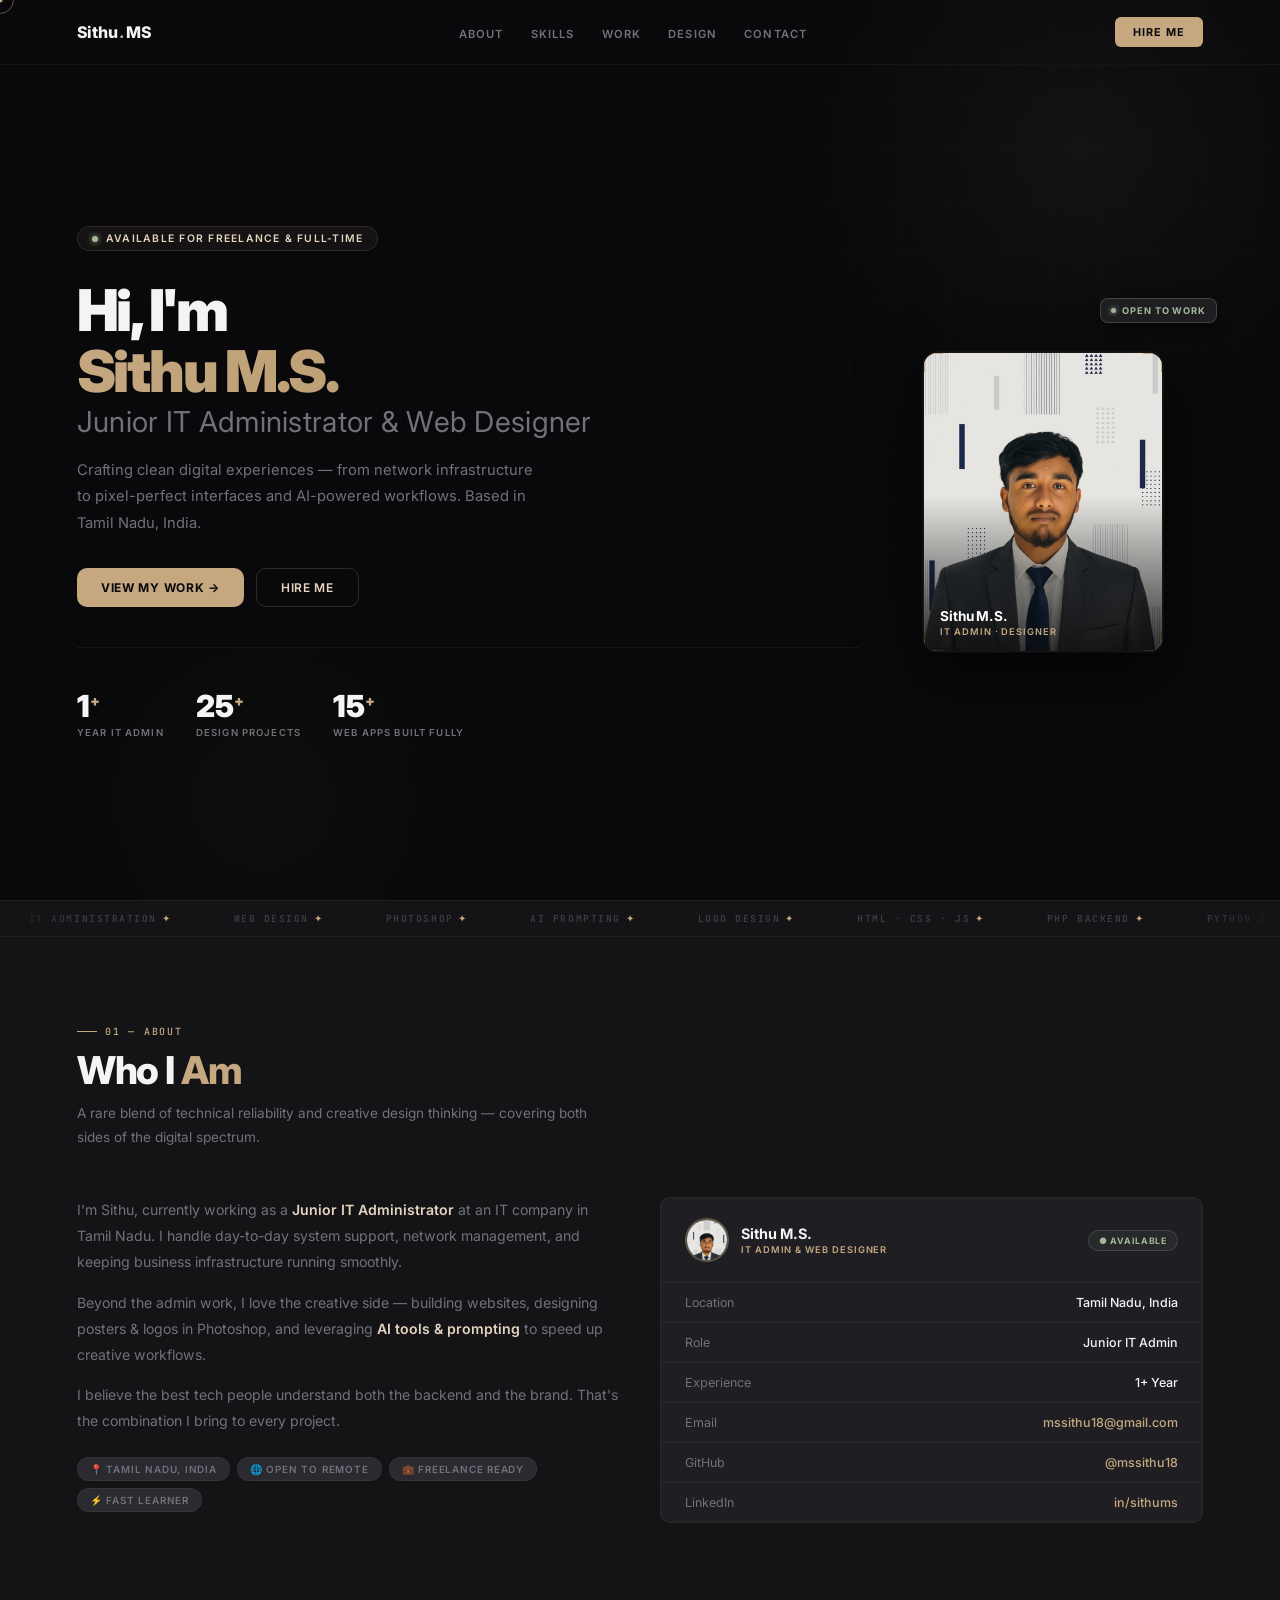
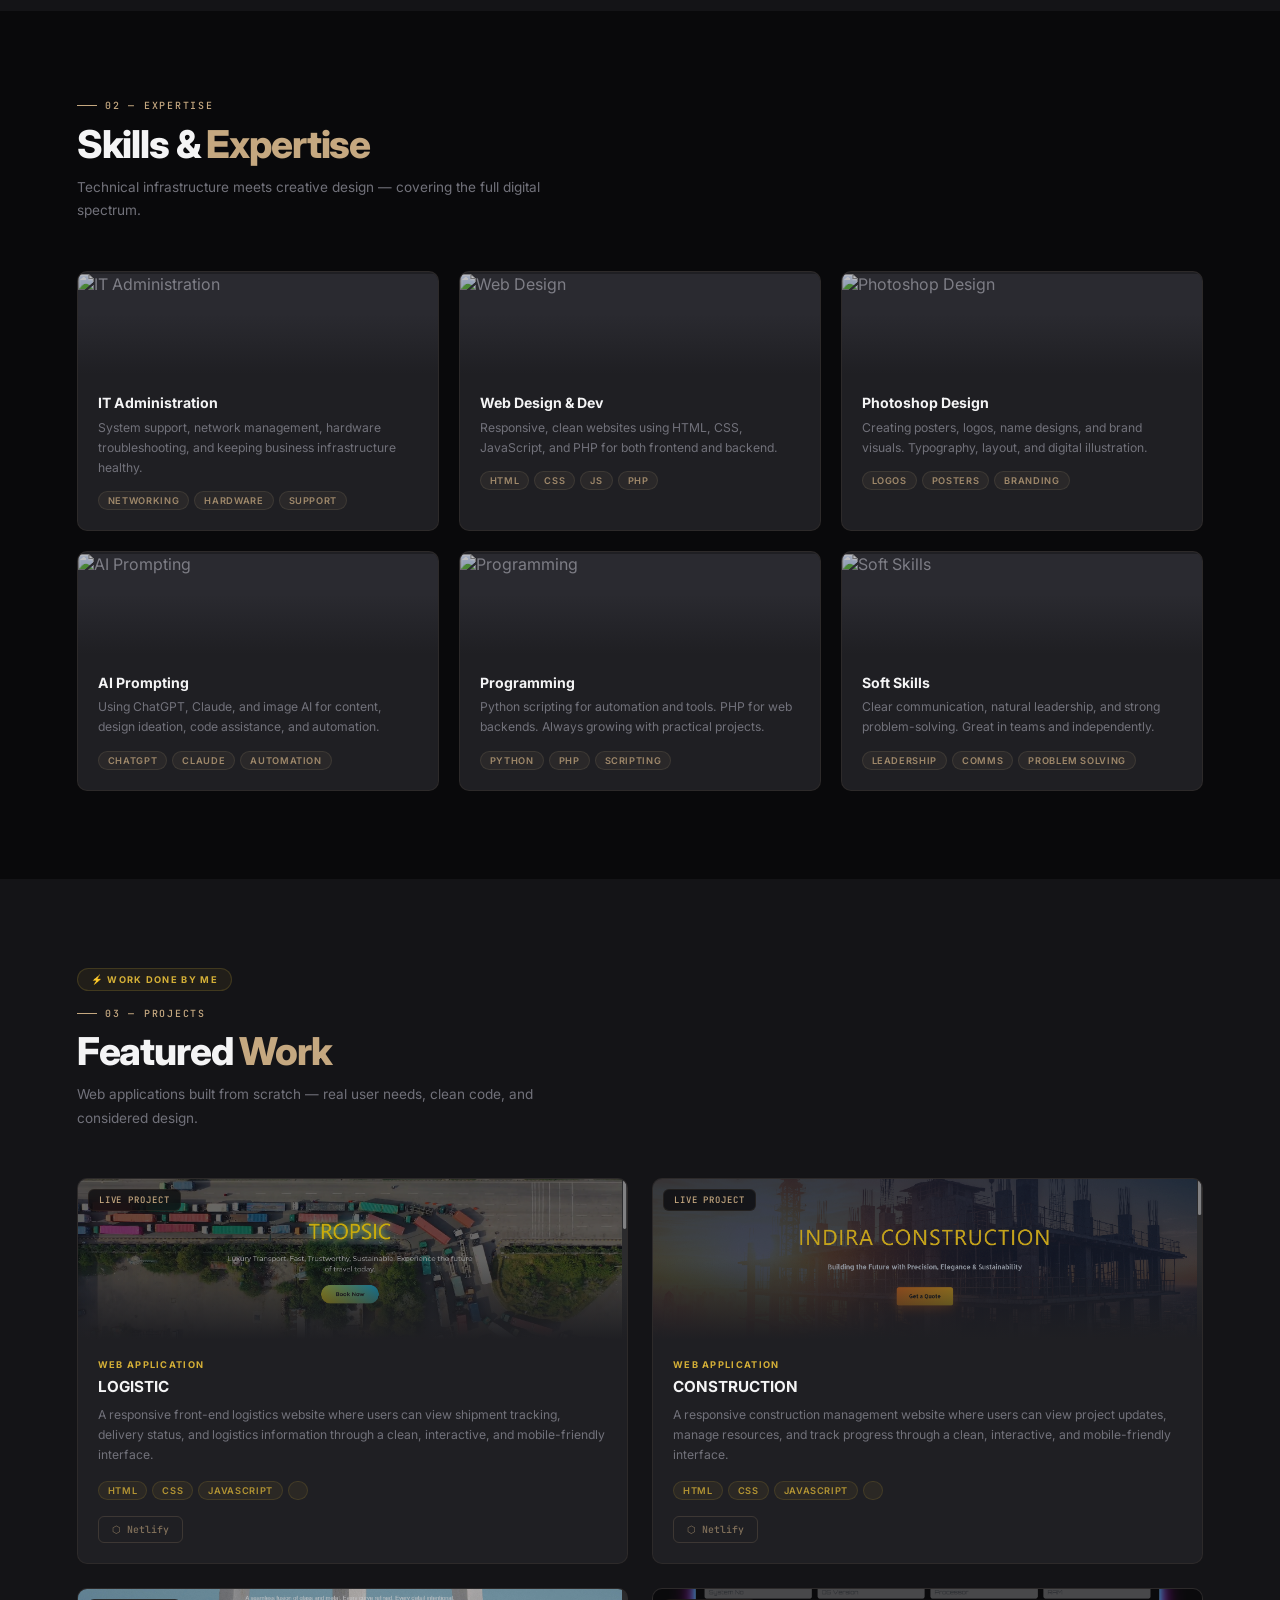
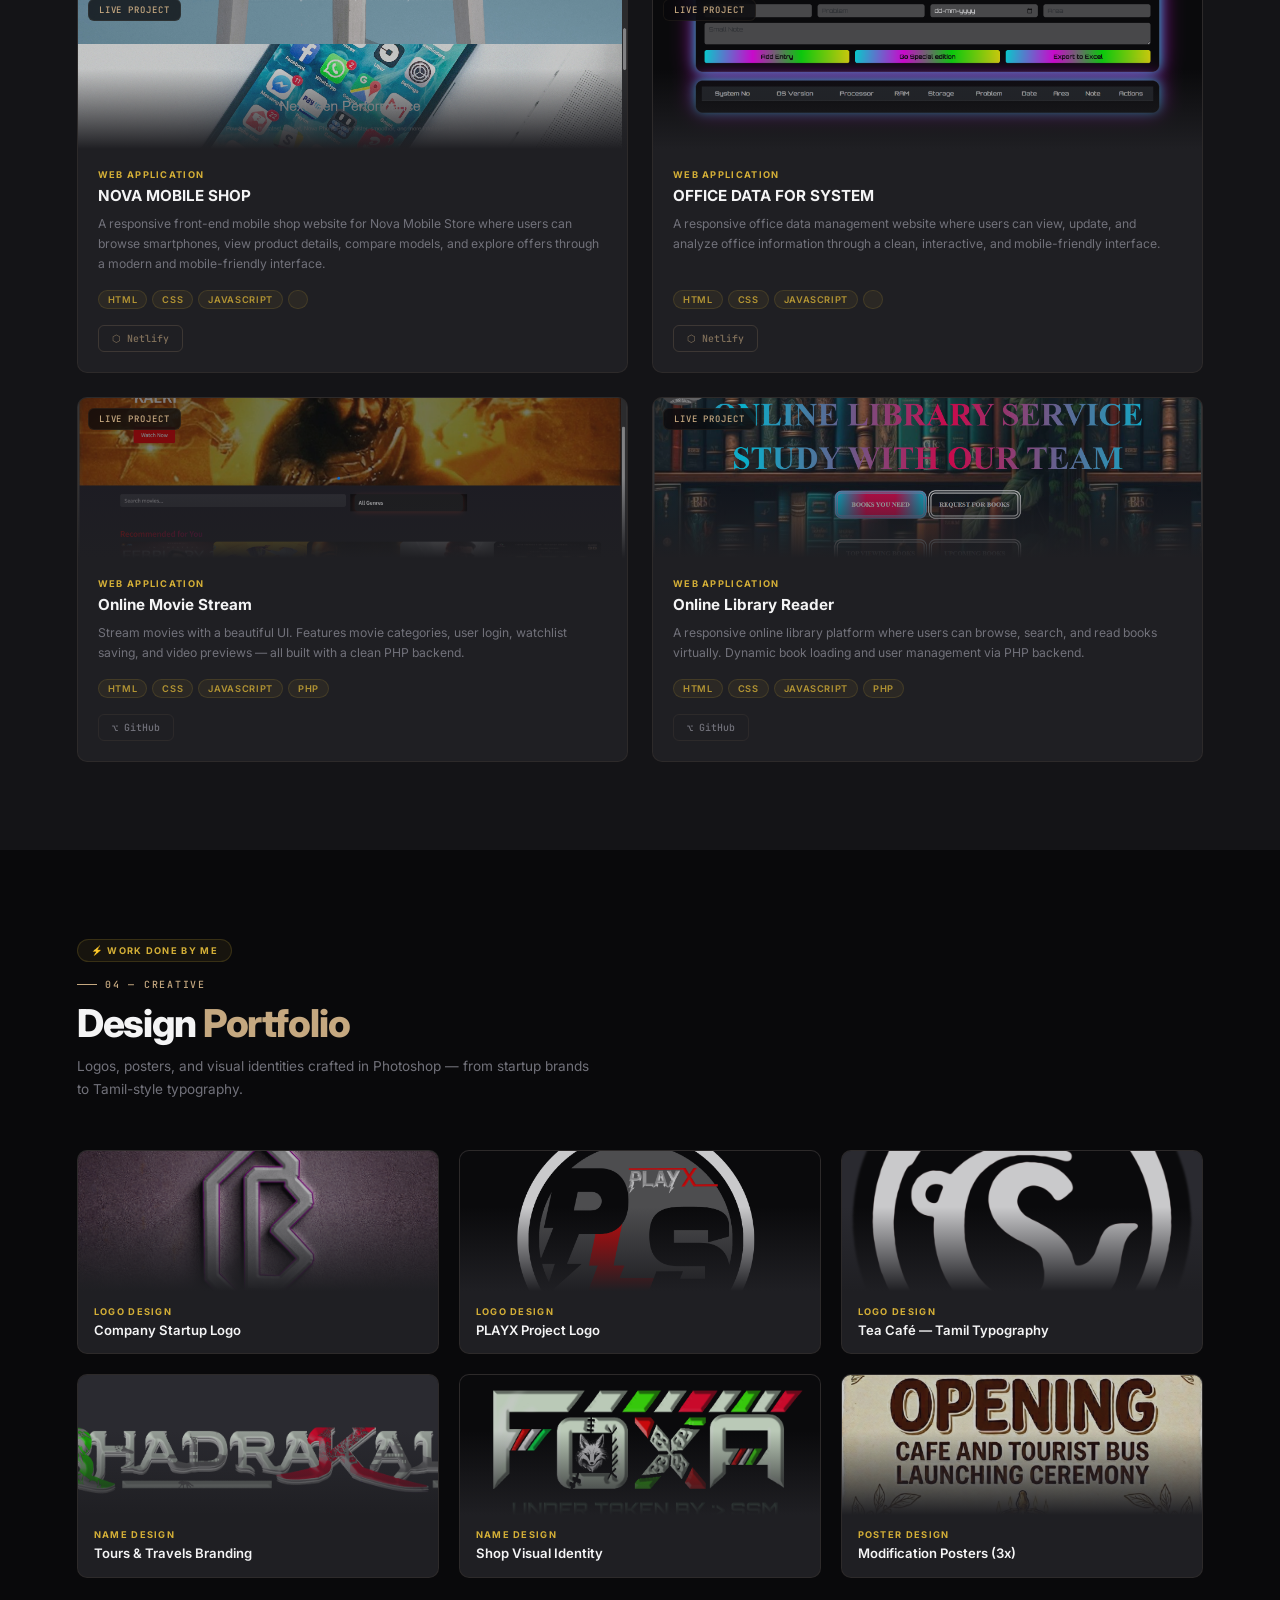
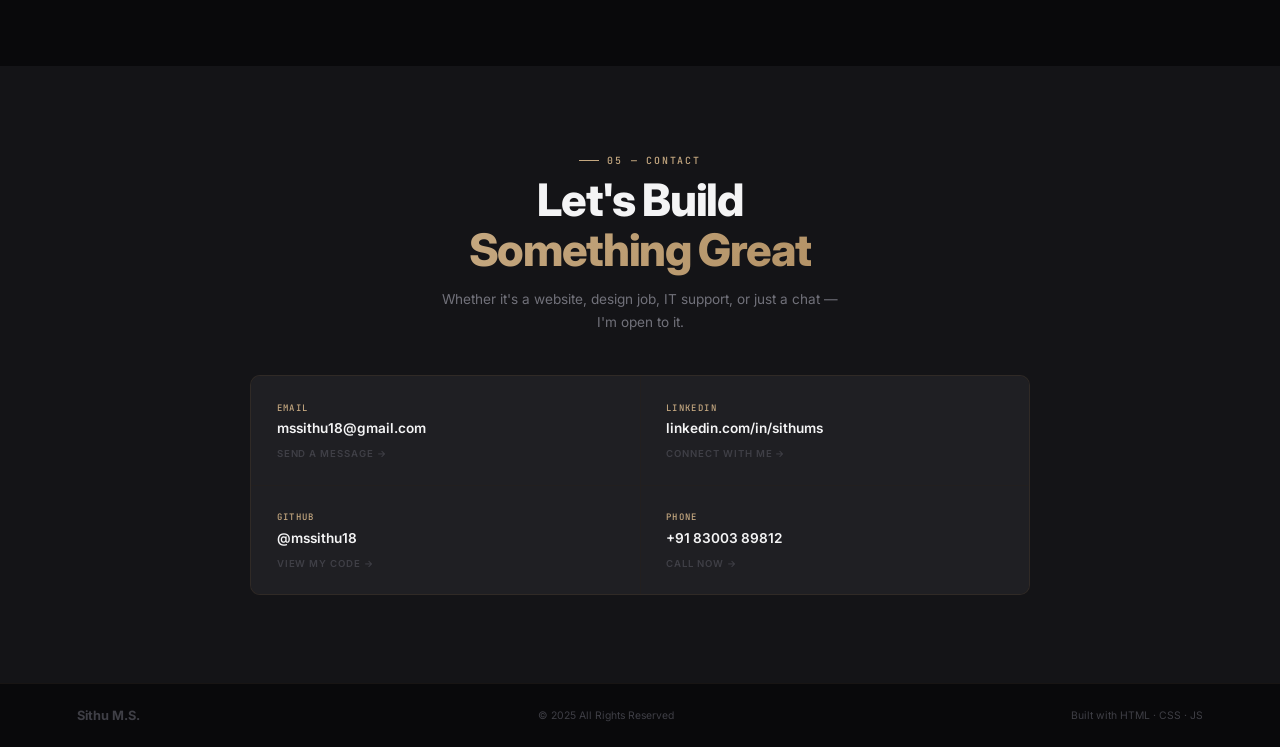
==== commit 206e2aac: "Add files via upload" ====
--- a/index.html
+++ b/index.html
@@ -719,12 +719,14 @@
       </div>
       <div class="hero-stats">
         <div><div class="hs-num">1<sup>+</sup></div><div class="hs-lbl">Year IT Admin</div></div>
-        <div><div class="hs-num">10<sup>+</sup></div><div class="hs-lbl">Design Projects</div></div>
-        <div><div class="hs-num">2</div><div class="hs-lbl">Web Apps Built</div></div>
+        <div><div class="hs-num">25<sup>+</sup></div><div class="hs-lbl">Design Projects</div></div>
+        <div><div class="hs-num">15<sup>+</sup></div><div class="hs-lbl">Web Apps Built fully</div></div>
       </div>
     </div>
     <div class="hero-photo">
       <div class="photo-tag"><span class="tag-dot"></span>Open to Work</div>
+      <br>
+      <br>
       <div class="photo-frame">
         <span class="corner corner-tl"></span>
         <span class="corner corner-tr"></span>
@@ -928,7 +930,7 @@
           <div class="pj-type">Web Application</div>
           <div class="pj-name">LOGISTIC</div>
           <div class="pj-desc">A responsive front-end logistics website where users can view shipment tracking, delivery status, and logistics information through a clean, interactive, and mobile-friendly interface.</div>
-          <div class="pj-stack"><span class="pj-tag">HTML</span><span class="pj-tag">CSS</span><span class="pj-tag">JavaScript</span><span class="pj-tag">PHP</span></div>
+          <div class="pj-stack"><span class="pj-tag">HTML</span><span class="pj-tag">CSS</span><span class="pj-tag">JavaScript</span><span class="pj-tag"></span></div>
           <div class="pj-links">
             <a href="https://logisticstropsic.netlify.app/" class="pj-link nl">⬡ Netlify</a>
           </div>
@@ -945,7 +947,7 @@
           <div class="pj-type">Web Application</div>
           <div class="pj-name">CONSTRUCTION</div>
           <div class="pj-desc">A responsive construction management website where users can view project updates, manage resources, and track progress through a clean, interactive, and mobile-friendly interface.</div>
-          <div class="pj-stack"><span class="pj-tag">HTML</span><span class="pj-tag">CSS</span><span class="pj-tag">JavaScript</span><span class="pj-tag">PHP</span></div>
+          <div class="pj-stack"><span class="pj-tag">HTML</span><span class="pj-tag">CSS</span><span class="pj-tag">JavaScript</span><span class="pj-tag"></span></div>
           <div class="pj-links">
             <a href="https://indiraconstruction.netlify.app/" class="pj-link nl">⬡ Netlify</a>
           </div>
@@ -963,7 +965,7 @@
           <div class="pj-type">Web Application</div>
           <div class="pj-name">NOVA MOBILE SHOP</div>
           <div class="pj-desc">A responsive front-end mobile shop website for Nova Mobile Store where users can browse smartphones, view product details, compare models, and explore offers through a modern and mobile-friendly interface.</div>
-          <div class="pj-stack"><span class="pj-tag">HTML</span><span class="pj-tag">CSS</span><span class="pj-tag">JavaScript</span><span class="pj-tag">PHP</span></div>
+          <div class="pj-stack"><span class="pj-tag">HTML</span><span class="pj-tag">CSS</span><span class="pj-tag">JavaScript</span><span class="pj-tag"></span></div>
           <div class="pj-links">
             <a href="https://novaprodemo.netlify.app/" class="pj-link nl">⬡ Netlify</a>
           </div>
@@ -979,7 +981,7 @@
           <div class="pj-type">Web Application</div>
           <div class="pj-name">OFFICE DATA FOR SYSTEM</div>
           <div class="pj-desc">A responsive office data management website where users can view, update, and analyze office information through a clean, interactive, and mobile-friendly interface.</div>
-          <div class="pj-stack"><span class="pj-tag">HTML</span><span class="pj-tag">CSS</span><span class="pj-tag">JavaScript</span><span class="pj-tag">PHP</span></div>
+          <div class="pj-stack"><span class="pj-tag">HTML</span><span class="pj-tag">CSS</span><span class="pj-tag">JavaScript</span><span class="pj-tag"></span></div>
           <div class="pj-links">
             <a href="https://officedata.netlify.app/" class="pj-link nl">⬡ Netlify</a>
           </div>
